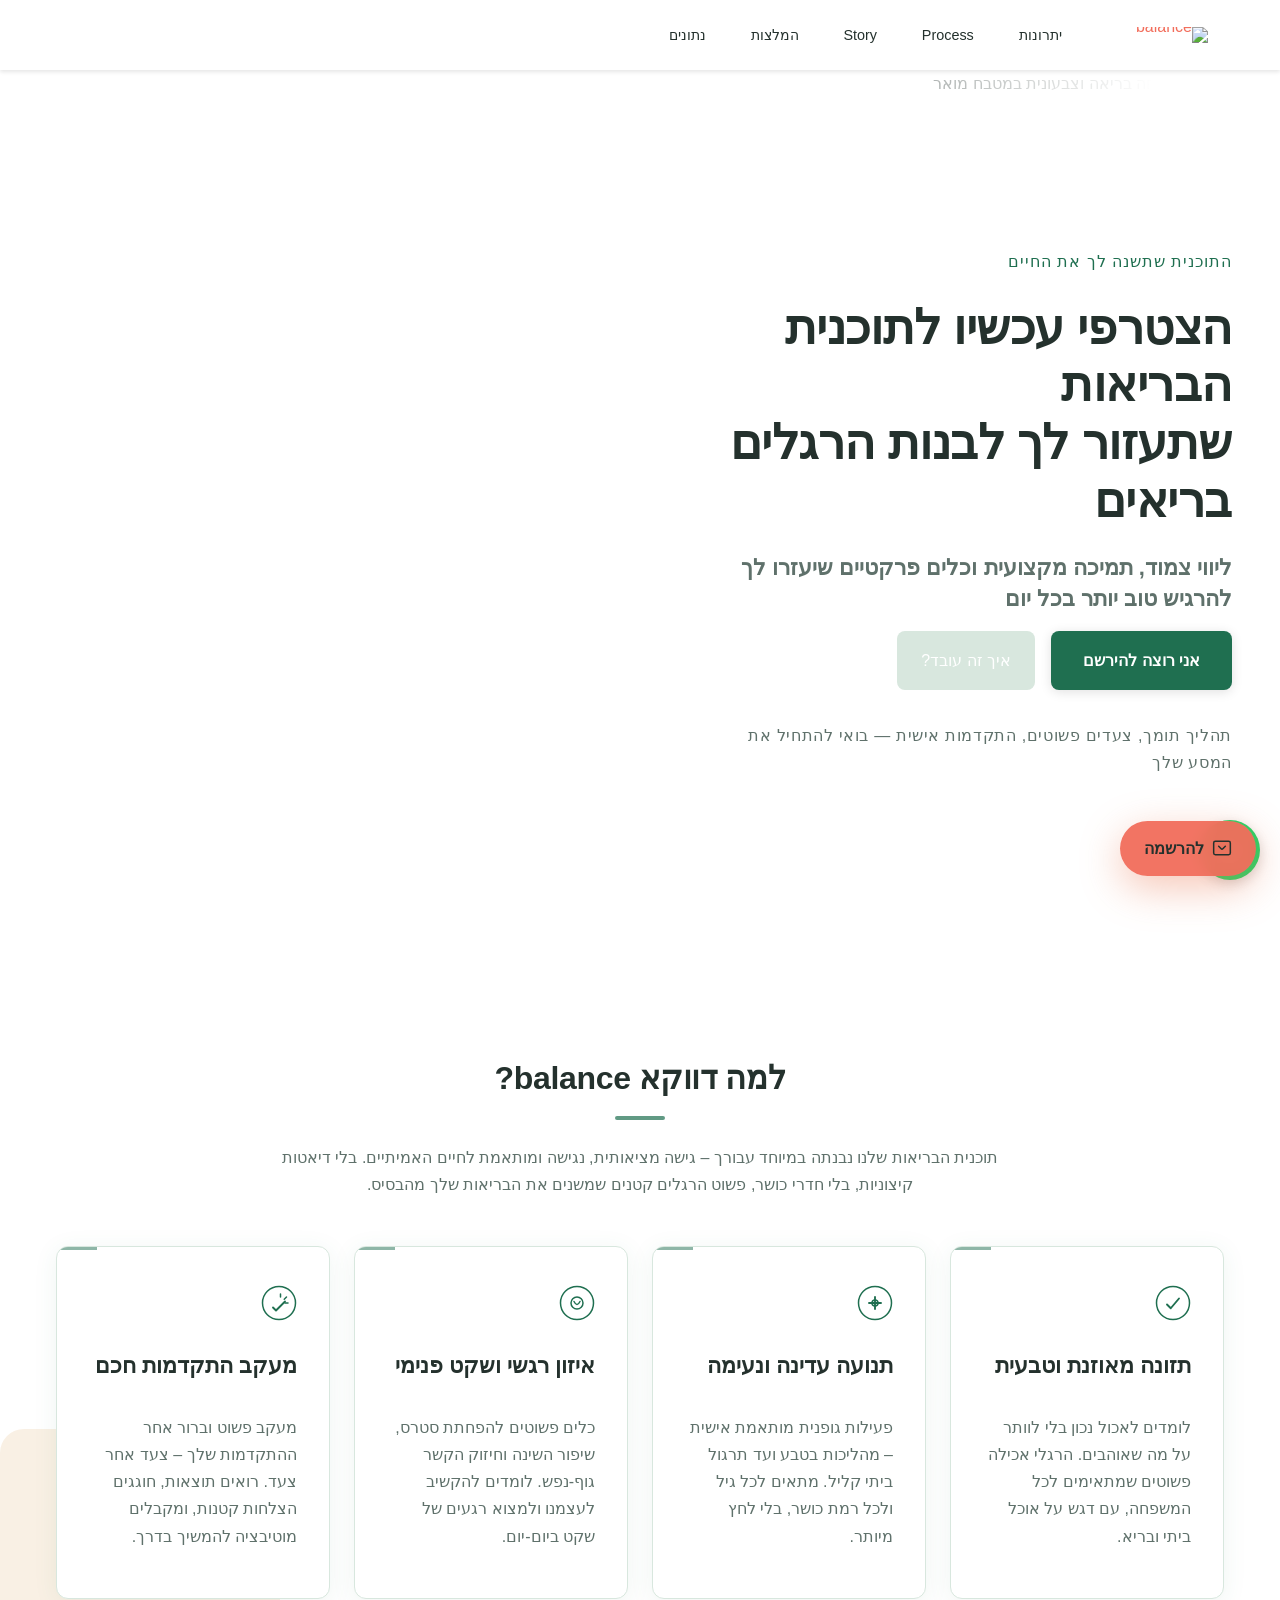
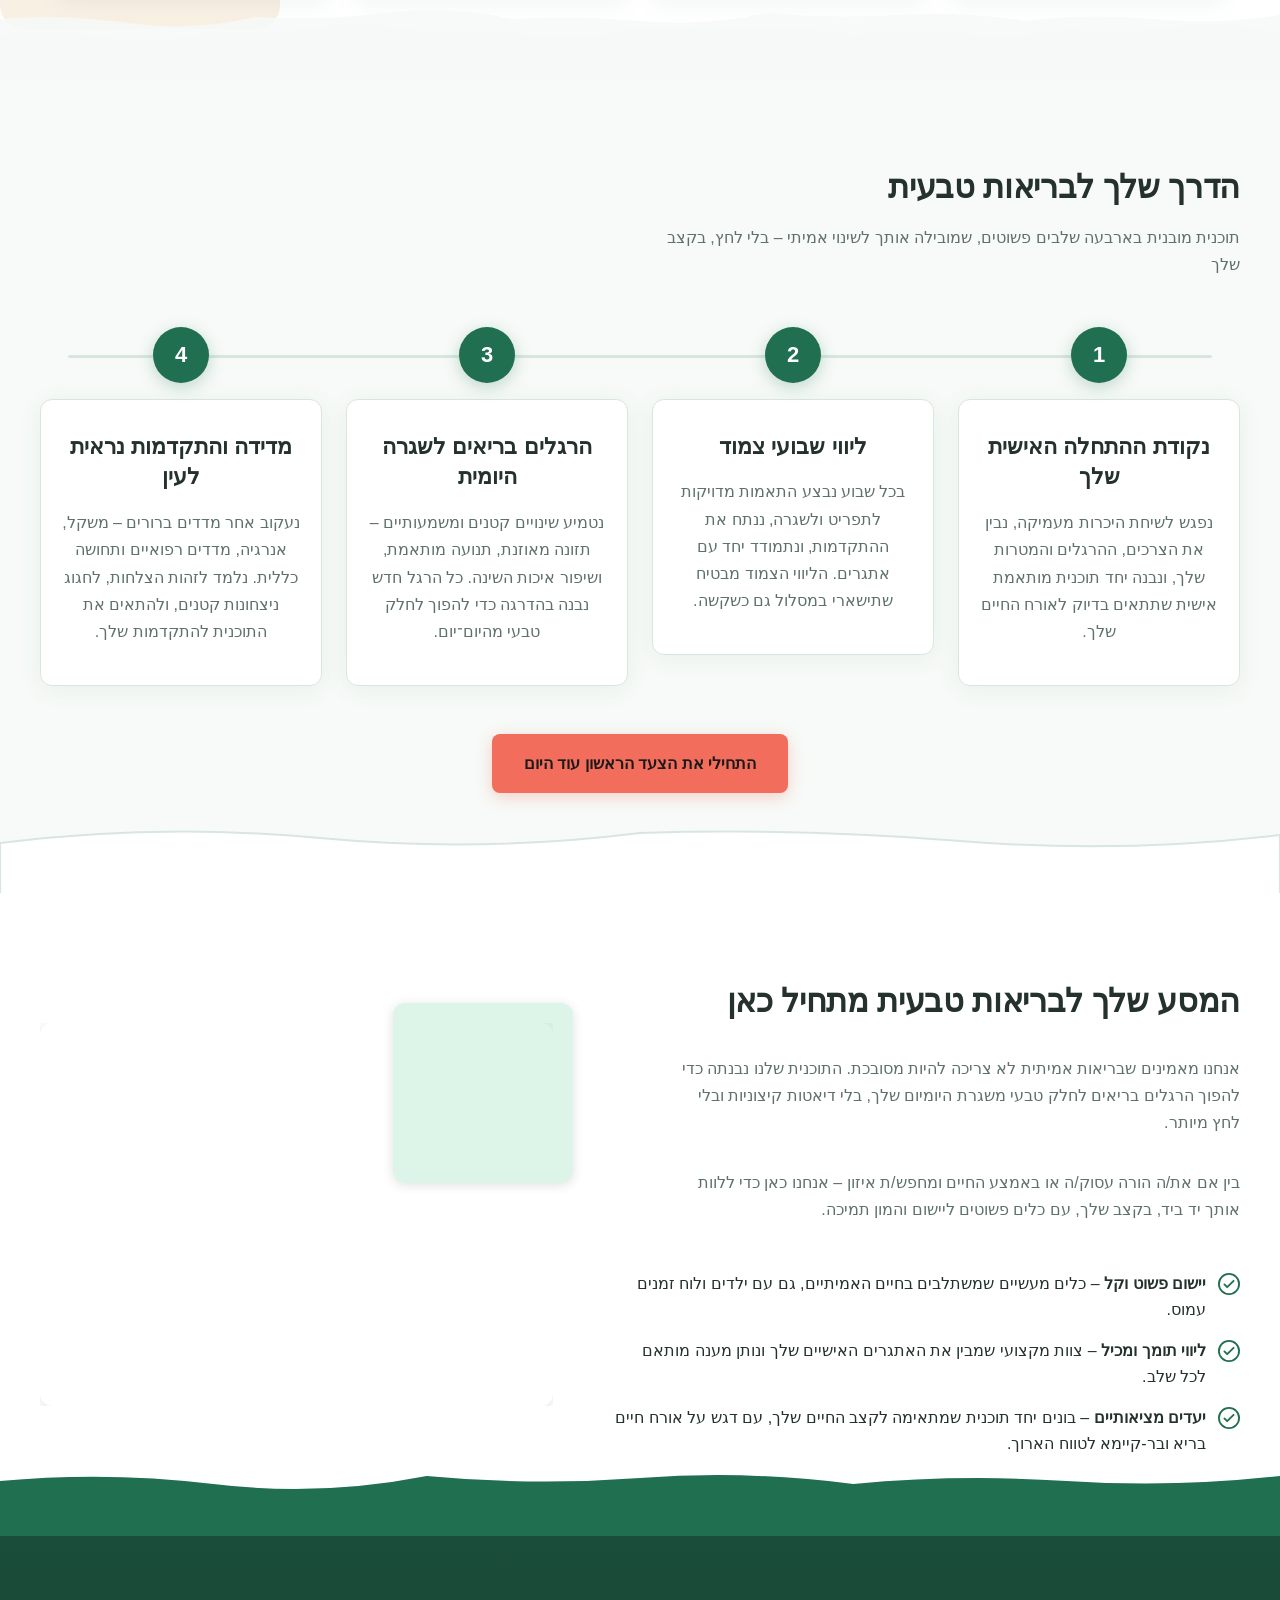
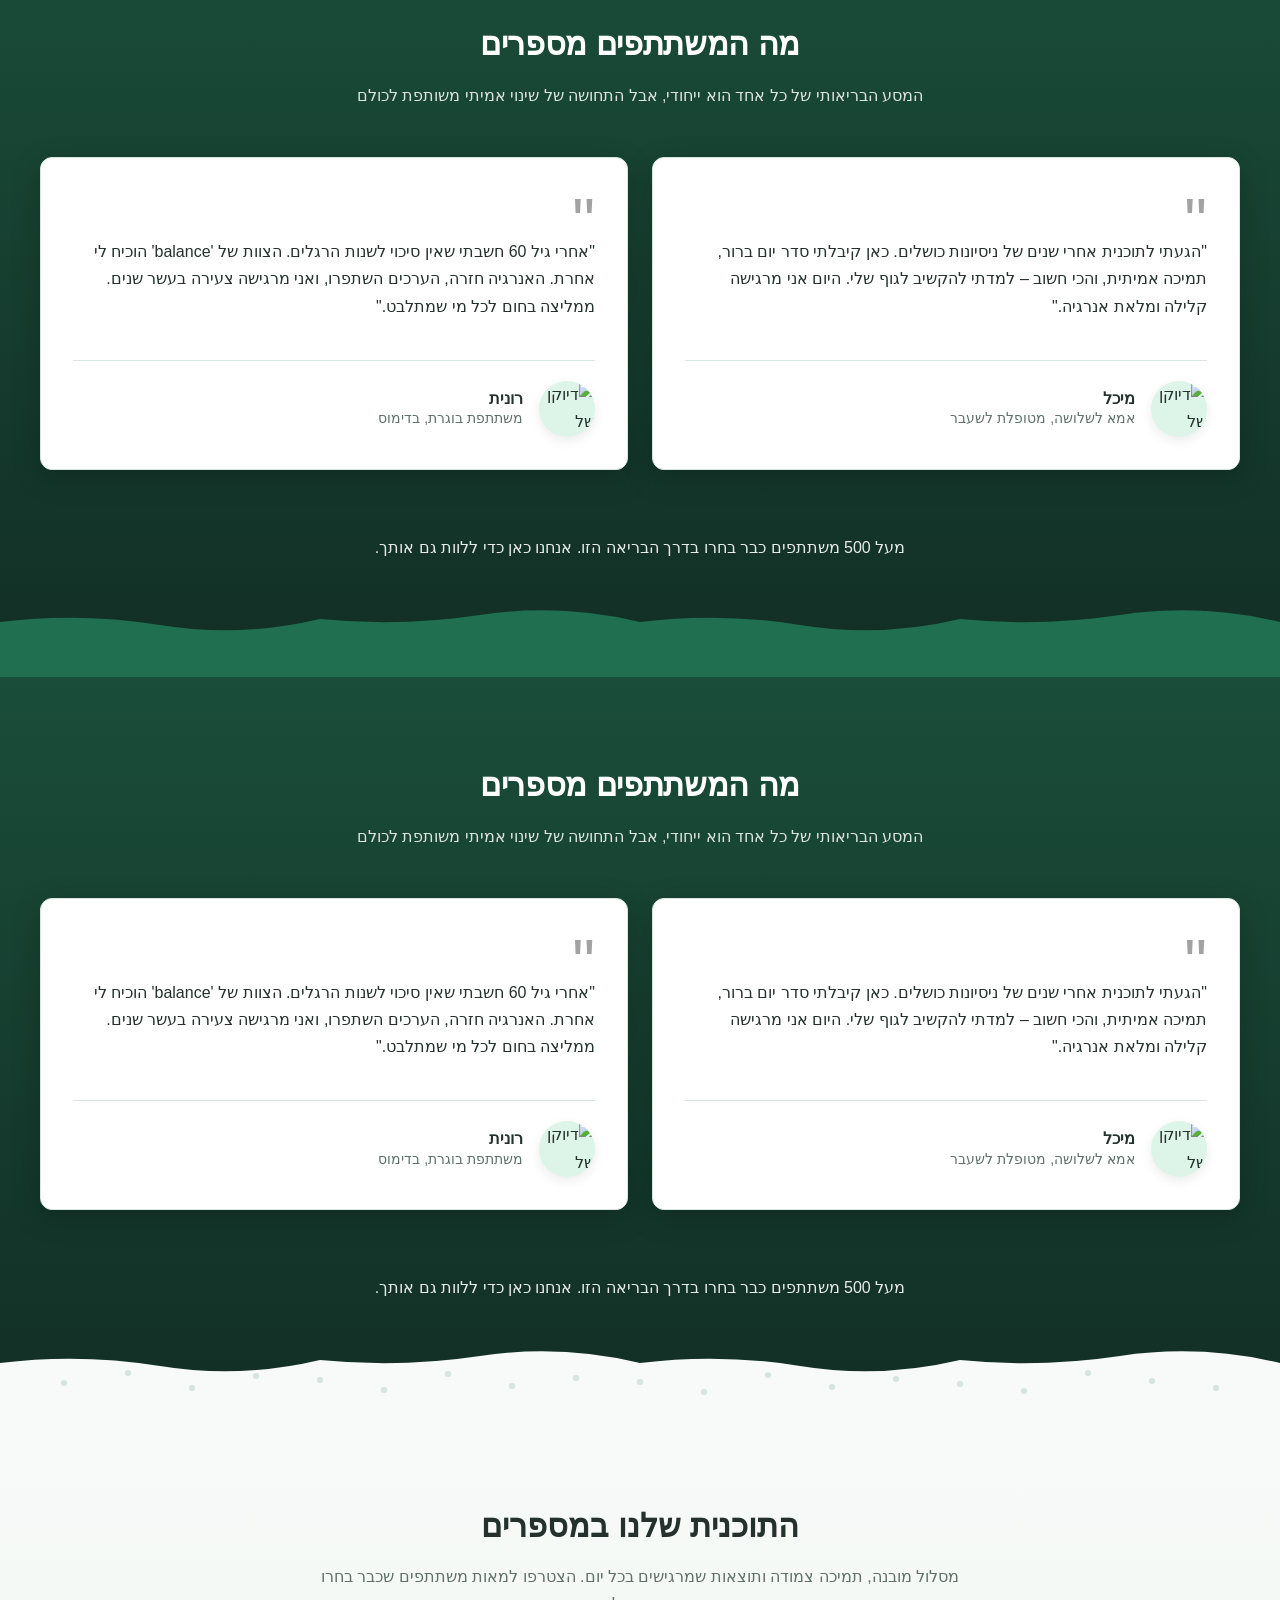
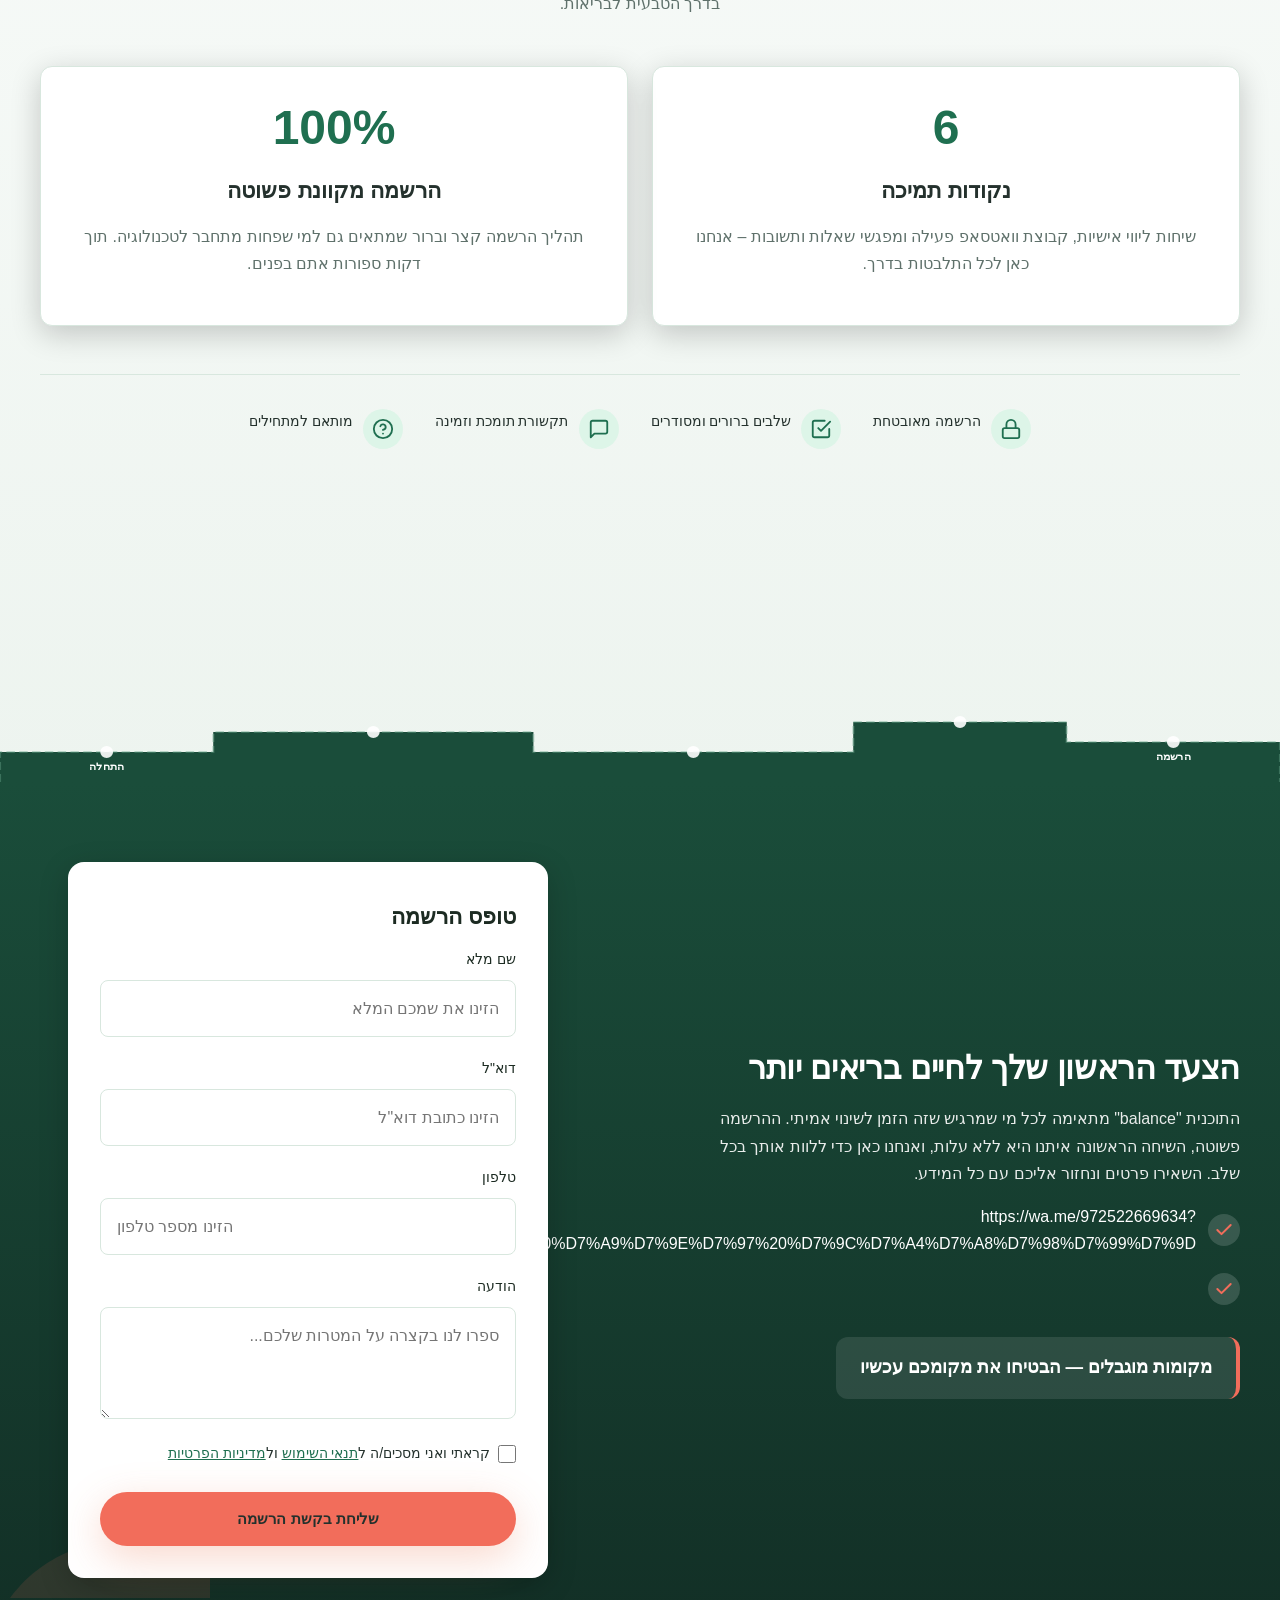
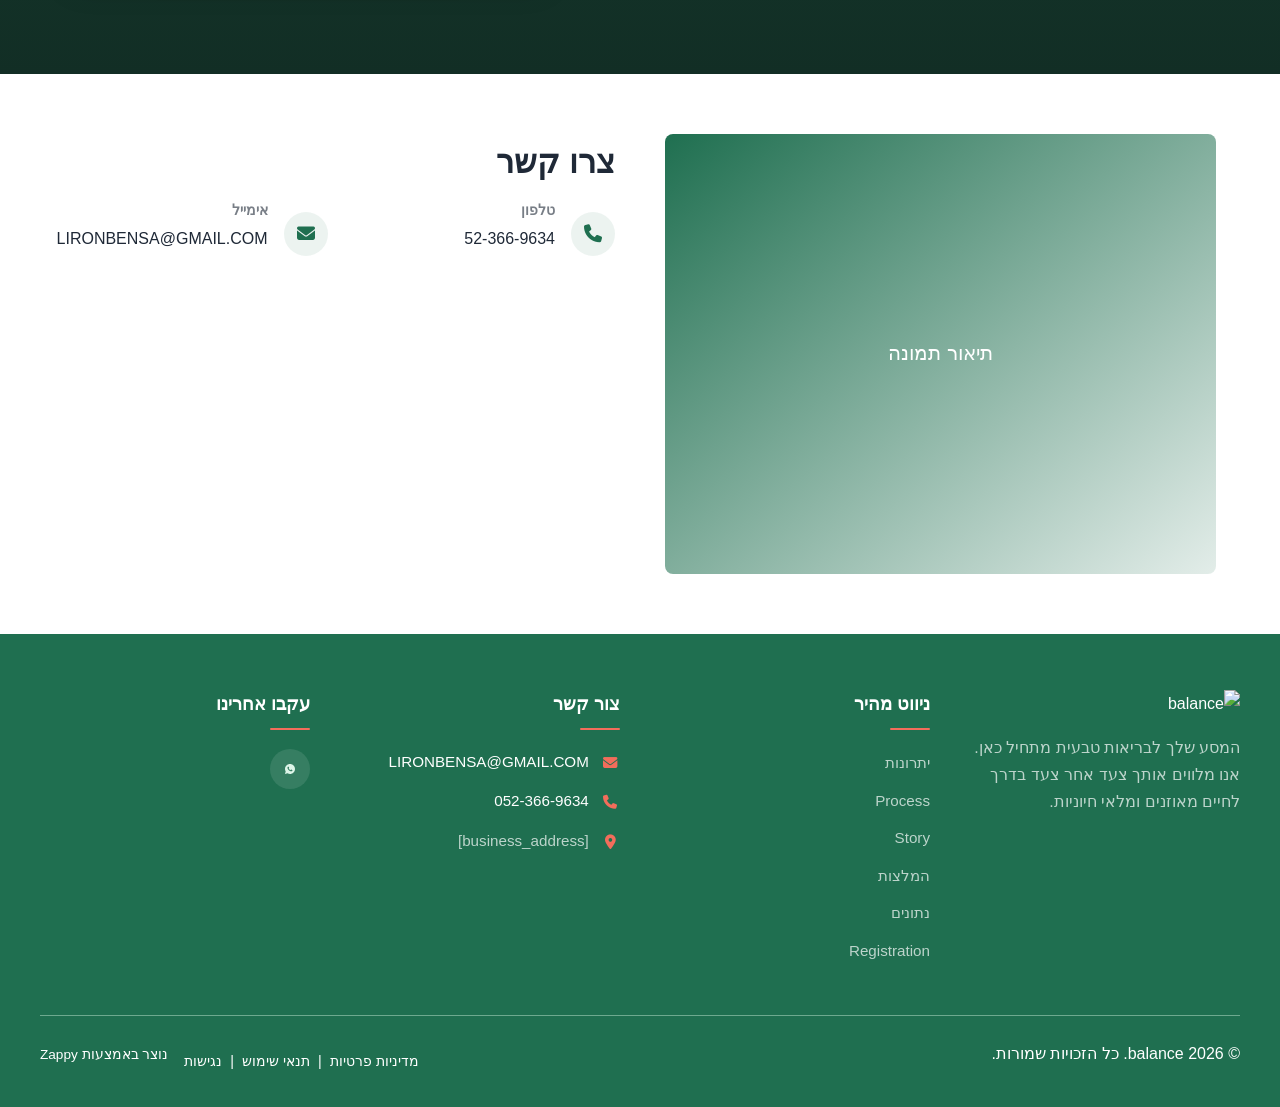
==== index.html @ 440643de "Background sync: Progressive GitHub Sync" ====
<!DOCTYPE html>
<html lang="he" dir="rtl">
<head>
    <meta charset="UTF-8">
    <meta name="viewport" content="width=device-width, initial-scale=1.0">
    <meta name="robots" content="index, follow">
    <title>התחל את המסע לבריאות טבעית — בטבע שלך</title>
    <meta name="description" content="גלה את התכנית המובילה לאורח חיים בריא וירידה במשקל. השתתף עכשיו בהדרכה מקצועית, תזונה נכונה והרגלי אכילה מותאמים אישית. ההרשמה פתוחה — צעד ראשון לשינוי אמיתי!">
    <meta name="keywords" content="בריאות טבעית, ירידה במשקל, אורח חיים בריא, הרזיה, תזונה">
    
    <!-- Favicons -->
    <link rel="icon" type="image/x-icon" href="/assets/favicon.ico">
    <link rel="icon" type="image/png" sizes="16x16" href="/assets/favicon-16x16.png">
    <link rel="icon" type="image/png" sizes="32x32" href="/assets/favicon-32x32.png">
    <link rel="icon" type="image/png" sizes="48x48" href="/assets/favicon-48x48.png">
    <link rel="icon" type="image/png" sizes="192x192" href="/assets/favicon-192x192.png">
    <link rel="icon" type="image/png" sizes="512x512" href="/assets/favicon-512x512.png">
    <link rel="apple-touch-icon" href="/assets/apple-touch-icon.png">
    <!-- Zappy Analytics -->
<script>
(function() {
  'use strict';
  
  // Configuration
  var config = {
    websiteId: '167f9186-6f8e-4a9a-8d11-cf7bab39ed76',
    apiUrl: 'https://api.zappy5.com/api/analytics/track',
    sessionDuration: 30 * 60 * 1000, // 30 minutes
    visitorDuration: 30 * 24 * 60 * 60 * 1000, // 30 days
    trackPageViews: true,
    trackClicks: true,
    trackFormSubmissions: true
  };
  
  // Generate or retrieve persistent visitor ID (30 days)
  function getVisitorId() {
    var visitorKey = 'zappy_visitor_' + config.websiteId;
    var visitor = null;
    
    try {
      visitor = localStorage.getItem(visitorKey);
      if (visitor) {
        var visitorData = JSON.parse(visitor);
        var now = Date.now();
        
        // Check if visitor ID is still valid (30 days)
        if (now - visitorData.created < config.visitorDuration) {
          // Update last seen timestamp
          visitorData.lastSeen = now;
          localStorage.setItem(visitorKey, JSON.stringify(visitorData));
          return visitorData.id;
        }
      }
    } catch (e) {
      console.warn('Zappy Analytics: LocalStorage not available');
    }
    
    // Generate new visitor ID
    var newVisitorId = 'zv_' + Date.now() + '_' + Math.random().toString(36).substr(2, 9);
    
    try {
      localStorage.setItem(visitorKey, JSON.stringify({
        id: newVisitorId,
        created: Date.now(),
        lastSeen: Date.now()
      }));
    } catch (e) {
      // Continue without local storage
    }
    
    return newVisitorId;
  }
  
  // Generate or retrieve session ID (30 minutes)
  function getSessionId() {
    var sessionKey = 'zappy_session_' + config.websiteId;
    var session = null;
    
    try {
      session = sessionStorage.getItem(sessionKey);
      if (session) {
        var sessionData = JSON.parse(session);
        var now = Date.now();
        
        // Check if session is still valid
        if (now - sessionData.timestamp < config.sessionDuration) {
          // Update timestamp
          sessionData.timestamp = now;
          sessionStorage.setItem(sessionKey, JSON.stringify(sessionData));
          return sessionData.id;
        }
      }
    } catch (e) {
      console.warn('Zappy Analytics: SessionStorage not available');
    }
    
    // Generate new session ID
    var newSessionId = 'zs_' + Date.now() + '_' + Math.random().toString(36).substr(2, 9);
    
    try {
      sessionStorage.setItem(sessionKey, JSON.stringify({
        id: newSessionId,
        timestamp: Date.now()
      }));
    } catch (e) {
      // Continue without session storage
    }
    
    return newSessionId;
  }
  
  var visitorId = getVisitorId();
  var sessionId = getSessionId();
  
  // Track an event
  function trackEvent(eventType, data) {
    data = data || {};
    
    var eventData = {
      website_id: config.websiteId,
      event_type: eventType,
      page_path: window.location.pathname,
      referrer: document.referrer || 'direct',
      visitor_id: visitorId,
      session_id: sessionId,
      metadata: data
    };
    
    // Use sendBeacon if available (better for page unload events)
    if (navigator.sendBeacon) {
      var blob = new Blob([JSON.stringify(eventData)], { type: 'application/json' });
      navigator.sendBeacon(config.apiUrl, blob);
    } else {
      // Fallback to fetch
      fetch(config.apiUrl, {
        method: 'POST',
        headers: {
          'Content-Type': 'application/json'
        },
        body: JSON.stringify(eventData),
        keepalive: true
      }).catch(function(error) {
        console.warn('Zappy Analytics: Failed to track event', error);
      });
    }
  }
  
  // Track page view
  if (config.trackPageViews) {
    trackEvent('pageview', {
      title: document.title,
      url: window.location.href
    });
  }
  
  // Track clicks on important elements
  if (config.trackClicks) {
    document.addEventListener('click', function(e) {
      var target = e.target;
      
      // Track button clicks (counted as actions)
      if (target.tagName === 'BUTTON' || target.closest('button')) {
        var button = target.tagName === 'BUTTON' ? target : target.closest('button');
        var clickMeta = {
          element: 'button',
          text: button.textContent.trim().substring(0, 100),
          id: button.id || null,
          class: button.className || null
        };
        
        trackEvent('click', clickMeta);
      }
      
      // Track link clicks (navigation - not counted as actions)
      else if (target.tagName === 'A' || target.closest('a')) {
        var link = target.tagName === 'A' ? target : target.closest('a');
        var navMeta = {
          element: 'link',
          text: link.textContent.trim().substring(0, 100),
          href: link.href,
          external: link.hostname !== window.location.hostname
        };
        
        trackEvent('navigation', navMeta);
      }
    }, true);
  }
  
  
  // Track form submissions
  if (config.trackFormSubmissions) {
    document.addEventListener('submit', function(e) {
      var form = e.target;
      
      trackEvent('form_submit', {
        form_id: form.id || null,
        form_name: form.name || null,
        form_action: form.action || null,
        form_method: form.method || 'GET'
      });
    }, true);
  }
  
  // Track time on page (send on page unload)
  var pageLoadTime = Date.now();
  
  window.addEventListener('beforeunload', function() {
    var timeOnPage = Math.floor((Date.now() - pageLoadTime) / 1000); // in seconds
    
    trackEvent('page_unload', {
      time_on_page: timeOnPage,
      page_path: window.location.pathname
    });
  });
  
  // Expose tracking function globally for custom events
  window.zappyAnalytics = {
    track: trackEvent,
    getVisitorId: function() { return visitorId; },
    getSessionId: function() { return sessionId; }
  };
  
})();
</script>
<!-- End Zappy Analytics -->
    <meta property="og:title" content="התחל את המסע לבריאות טבעית — בטבע שלך">
    <meta property="og:description" content="גלה את התכנית המובילה לאורח חיים בריא וירידה במשקל. השתתף עכשיו בהדרכה מקצועית, תזונה נכונה והרגלי אכילה מותאמים אישית. ההרשמה פתוחה — צעד ראשון לשינוי אמיתי!">
    <meta name="twitter:card" content="summary_large_image">
    <meta name="twitter:title" content="התחל את המסע לבריאות טבעית — בטבע שלך">
    <meta name="twitter:description" content="גלה את התכנית המובילה לאורח חיים בריא וירידה במשקל. השתתף עכשיו בהדרכה מקצועית, תזונה נכונה והרגלי אכילה מותאמים אישית. ההרשמה פתוחה — צעד ראשון לשינוי אמיתי!">
    <script type="application/ld+json">{"@context":"https://schema.org","@graph":[{"@type":"Organization","@id":"https://beteva-shelcha.zappy5.app#organization","name":"balance","url":"https://beteva-shelcha.zappy5.app","description":"A health program landing page designed to attract and convert visitors into registered participants. The business focuses on wellness and healthy living, offering a structured program that users can sign up for online.","contactPoint":[{"@type":"ContactPoint","contactType":"customer service","email":"LIRONBENSA@GMAIL.COM","telephone":"052-366-9634⁩"}]},{"@type":"WebSite","@id":"https://beteva-shelcha.zappy5.app#website","url":"https://beteva-shelcha.zappy5.app","name":"balance","publisher":{"@id":"https://beteva-shelcha.zappy5.app#organization"}},{"@type":"ContactPage","@id":"https://beteva-shelcha.zappy5.app#contactpage","url":"https://beteva-shelcha.zappy5.app","name":"התחל את המסע לבריאות טבעית — בטבע שלך","mainEntity":{"@id":"https://beteva-shelcha.zappy5.app#organization"},"potentialAction":{"@type":"CommunicateAction","target":{"@type":"EntryPoint","urlTemplate":"https://beteva-shelcha.zappy5.app/api/email/contact-form","actionPlatform":["http/method=POST"],"contentType":"application/json"},"instrument":[{"@type":"PropertyValue","name":"name","propertyID":"text","valueRequired":true,"description":"הזינו את שמכם המלא"},{"@type":"PropertyValue","name":"email","propertyID":"email","valueRequired":true,"description":"הזינו כתובת דוא&quot;ל"},{"@type":"PropertyValue","name":"phone","propertyID":"tel","valueRequired":true,"description":"הזינו מספר טלפון"},{"@type":"PropertyValue","name":"message","propertyID":"textarea","valueRequired":false,"description":"ספרו לנו בקצרה על המטרות שלכם..."},{"@type":"PropertyValue","name":"privacy_consent-dup-1782985232294-4","propertyID":"checkbox","valueRequired":true}]}}]}</script>
    <meta property="og:type" content="website">
  <meta property="og:locale" content="he_IL">
  
  
  
  
  
  <link rel="stylesheet" href="https://cdnjs.cloudflare.com/ajax/libs/font-awesome/6.4.0/css/all.min.css">
  <style>
    .skip-link { position: absolute; top: 0; left: 0; transform: translateY(-200%); padding: 12px 18px; background: var(--bg-dark, #1a1a1a); color: var(--text-light, #fff); font-weight: 600; border-radius: 0 0 8px 0; z-index: 10000; }
    .skip-link:focus { transform: none; outline: 2px solid var(--ring, #fff); outline-offset: 2px; }
    :focus-visible { outline: 2px solid var(--ring, currentColor); outline-offset: 3px; }
  </style>


  
    <!-- Favicons -->
    <link rel="icon" type="image/x-icon" href="/assets/favicon.ico">
    <link rel="icon" type="image/png" sizes="16x16" href="/assets/favicon-16x16.png">
    <link rel="icon" type="image/png" sizes="32x32" href="/assets/favicon-32x32.png">
    <link rel="icon" type="image/png" sizes="48x48" href="/assets/favicon-48x48.png">
    <link rel="icon" type="image/png" sizes="192x192" href="/assets/favicon-192x192.png">
    <link rel="icon" type="image/png" sizes="512x512" href="/assets/favicon-512x512.png">
    <link rel="apple-touch-icon" href="/assets/apple-touch-icon.png">
    <!-- Cookie Consent -->
    <link rel="stylesheet" href="https://cdn.jsdelivr.net/npm/vanilla-cookieconsent@3/dist/cookieconsent.css">
    <script src="https://cdn.jsdelivr.net/npm/vanilla-cookieconsent@3/dist/cookieconsent.umd.js"></script>
    <!-- Mickidum Accessibility Toolbar -->
    <script src="https://cdn.jsdelivr.net/gh/mickidum/acc_toolbar/acctoolbar/acctoolbar.min.js"></script>
    <link rel="stylesheet" href="/styles.css">
    <script>window.ZAPPY_WEBSITE_ID = "167f9186-6f8e-4a9a-8d11-cf7bab39ed76"; window.ZAPPY_API_BASE = "https://api.zappy5.com";</script>

    <style id="zappy-dropdown-submenu-styles">
      /* ========== DESKTOP DROPDOWN SUBMENU STYLES ========== */
      /* Base styles for dropdown submenus - parent must be positioned */
      .nav-menu li:has(.sub-menu), nav li:has(.sub-menu), .navbar li:has(.sub-menu), #navMenu li:has(.sub-menu) { position: relative; }
      /* Submenu base - hidden by default */
      .nav-menu .sub-menu, nav .sub-menu, .navbar .sub-menu, #navMenu .sub-menu { display: block !important; position: absolute !important; top: 100%; left: 0; min-width: 220px; background: white; border-radius: 8px; box-shadow: 0 8px 25px rgba(0,0,0,0.15); padding: 8px 0; opacity: 0; visibility: hidden; transform: translateY(10px); transition: all 0.3s ease; z-index: 1000; list-style: none; pointer-events: none; }
      /* CRITICAL: Desktop hover styles to show dropdown */
      .nav-menu li:hover > .sub-menu, nav li:hover > .sub-menu, .navbar li:hover > .sub-menu, #navMenu li:hover > .sub-menu { opacity: 1 !important; visibility: visible !important; transform: translateY(0) !important; pointer-events: auto !important; }
      /* Submenu item styling */
      .sub-menu li { list-style: none; margin: 0; padding: 0; }
      .sub-menu a { display: block !important; padding: 10px 16px !important; color: var(--text-dark, #333) !important; font-weight: 500; text-decoration: none; white-space: nowrap; transition: background-color 0.2s; }
      .sub-menu .zappy-nav-child > a { padding-left: 28px !important; font-size: 0.9em !important; opacity: 0.85 !important; }
      [dir="rtl"] .sub-menu .zappy-nav-child > a, html[lang="he"] .sub-menu .zappy-nav-child > a, html[lang="ar"] .sub-menu .zappy-nav-child > a { padding-left: 10px !important; padding-right: 28px !important; }
      .sub-menu .zappy-nav-parent > a { font-weight: 600 !important; }
      .sub-menu a:hover { background-color: #f5f5f5; }
      /* RTL (Hebrew/Arabic) dropdown positioning */
      [dir="rtl"] .nav-menu .sub-menu, [dir="rtl"] nav .sub-menu, [dir="rtl"] .navbar .sub-menu, html[lang="he"] .nav-menu .sub-menu, html[lang="he"] nav .sub-menu, html[lang="he"] .navbar .sub-menu, html[lang="ar"] .nav-menu .sub-menu, html[lang="ar"] nav .sub-menu, html[lang="ar"] .navbar .sub-menu { left: auto !important; right: 0 !important; }
      /* Hide empty dropdown menus (exclude catalog sub-menus that use <a> children instead of <li>) */
      .sub-menu:empty, .sub-menu:not(:has(li:not(.zappy-hidden-menu-item))):not(:has(> a)), .sub-menu:not(:has(li)):not(:has(> a)) { display: none !important; opacity: 0 !important; visibility: hidden !important; pointer-events: none !important; }
      /* Desktop: show submenu on Menu Group hover */
      li:has(.menu-group-title):hover > .sub-menu { opacity: 1 !important; visibility: visible !important; transform: translateY(0) !important; pointer-events: auto !important; }
      /* Menu Group title styling */
      .nav-menu > li > .menu-group-title, #navMenu > li > .menu-group-title { display: inline-block; padding: 0.5rem 1rem; cursor: default; user-select: none; }
      
      /* ========== MOBILE SUBMENU STYLES ========== */
      @media (max-width: 768px) {
        .nav-menu .sub-menu, nav .sub-menu, .navbar .sub-menu, #navMenu .sub-menu { position: static !important; transform: none !important; box-shadow: none !important; background: transparent !important; max-height: 0; overflow: hidden; opacity: 0; visibility: hidden; transition: max-height 0.3s ease, opacity 0.3s ease; padding: 0 !important; border-radius: 0 !important; }
        .navbar .sub-menu.mobile-expanded, .nav-menu .sub-menu.mobile-expanded, #navMenu .sub-menu.mobile-expanded { max-height: none !important; overflow-y: visible !important; opacity: 1 !important; visibility: visible !important; padding: 8px 0 8px 16px !important; }
        [dir="rtl"] .sub-menu.mobile-expanded, html[lang="he"] .sub-menu.mobile-expanded { padding: 8px 16px 8px 0 !important; }
        /* Disable hover behavior on mobile */
        .nav-menu li:hover > .sub-menu, nav li:hover > .sub-menu, .navbar li:hover > .sub-menu, #navMenu li:hover > .sub-menu { opacity: 0; visibility: hidden; pointer-events: none; }
        .nav-menu li > .sub-menu.mobile-expanded, nav li > .sub-menu.mobile-expanded, .navbar li > .sub-menu.mobile-expanded, #navMenu li > .sub-menu.mobile-expanded { opacity: 1 !important; visibility: visible !important; pointer-events: auto !important; }
        .nav-menu li:has(.sub-menu), nav li:has(.sub-menu), .navbar li:has(.sub-menu), #navMenu li:has(.sub-menu) { display: flex !important; flex-wrap: wrap !important; align-items: center !important; position: relative !important; min-height: 44px !important; }
        .nav-menu li:has(.sub-menu) > a, nav li:has(.sub-menu) > a, .navbar li:has(.sub-menu) > a, #navMenu li:has(.sub-menu) > a { flex: 1 !important; min-width: 0 !important; }
        .nav-menu li:has(.sub-menu) > .menu-group-title, nav li:has(.sub-menu) > .menu-group-title, .navbar li:has(.sub-menu) > .menu-group-title, #navMenu li:has(.sub-menu) > .menu-group-title { flex: 1 !important; min-width: 0 !important; padding: 0 !important; line-height: inherit !important; }
        .nav-menu li:has(.sub-menu) > .sub-menu, nav li:has(.sub-menu) > .sub-menu, .navbar li:has(.sub-menu) > .sub-menu, #navMenu li:has(.sub-menu) > .sub-menu { flex-basis: 100% !important; width: 100% !important; }
        .nav-menu li:has(.sub-menu) > a [class*="chevron"], .nav-menu li:has(.sub-menu) > a [class*="arrow"], .nav-menu li:has(.sub-menu) > a .fa-chevron-down, .nav-menu li:has(.sub-menu) > a .fa-angle-down, nav li:has(.sub-menu) > a [class*="chevron"], nav li:has(.sub-menu) > a [class*="arrow"], #navMenu li:has(.sub-menu) > a [class*="chevron"], #navMenu li:has(.sub-menu) > a [class*="arrow"] { display: none !important; visibility: hidden !important; }
        .mobile-submenu-toggle { display: flex !important; align-items: center !important; justify-content: center !important; width: 44px !important; height: auto !important; background: transparent !important; border: none !important; cursor: pointer !important; color: var(--text-dark) !important; position: static !important; flex-shrink: 0 !important; align-self: stretch !important; z-index: 2 !important; padding: 0 !important; margin: 0 !important; }
        .mobile-submenu-toggle::after { content: '' !important; width: 0 !important; height: 0 !important; border-left: 6px solid transparent !important; border-right: 6px solid transparent !important; border-top: 7px solid currentColor !important; transition: transform 0.3s ease !important; }
        .mobile-submenu-toggle.expanded::after { transform: rotate(180deg) !important; }
        .sub-menu a { padding: 10px 0 !important; display: block !important; color: var(--text-dark) !important; white-space: normal !important; }
        .sub-menu .zappy-nav-child > a { padding-left: 28px !important; font-size: 0.9em !important; opacity: 0.85 !important; }
        [dir="rtl"] .sub-menu .zappy-nav-child > a, html[lang="he"] .sub-menu .zappy-nav-child > a, html[lang="ar"] .sub-menu .zappy-nav-child > a { padding-left: 0 !important; padding-right: 28px !important; }
        .sub-menu .zappy-nav-parent > a { font-weight: 600 !important; }
        .nav-menu.active, #navMenu.active { max-width: 100vw !important; overflow-x: hidden !important; box-sizing: border-box !important; }
        .navbar .sub-menu li a, nav.navbar .sub-menu li a, .zappy-products-dropdown .sub-menu a { color: var(--text-dark) !important; }
      }
      @media (min-width: 769px) { .mobile-submenu-toggle { display: none !important; } }
    </style>

    <style id="zappy-widget-visibility">
      html[dir="rtl"] .whatsapp-float { right: 20px !important; left: auto !important; }
      html[dir="ltr"] .whatsapp-float, html:not([dir]) .whatsapp-float { left: 20px !important; right: auto !important; }
      html[dir="rtl"] #mic-access-tool-general-button, html[dir="rtl"] .mic-access-tool-general-button,
      html[dir="rtl"] #mic-init-access-tool .mic-access-tool-general-button,
      html[dir="rtl"] #mic-init-access-tool #mic-access-tool-general-button,
      html[dir="rtl"] ._access-icon { left: 20px !important; right: auto !important; }
      html[dir="ltr"] #mic-access-tool-general-button, html[dir="ltr"] .mic-access-tool-general-button,
      html[dir="ltr"] #mic-init-access-tool .mic-access-tool-general-button,
      html[dir="ltr"] #mic-init-access-tool #mic-access-tool-general-button,
      html[dir="ltr"] ._access-icon,
      html:not([dir]) #mic-access-tool-general-button, html:not([dir]) .mic-access-tool-general-button,
      html:not([dir]) #mic-init-access-tool .mic-access-tool-general-button,
      html:not([dir]) #mic-init-access-tool #mic-access-tool-general-button,
      html:not([dir]) ._access-icon { right: 20px !important; left: auto !important; }
      @media (max-width: 768px) { .whatsapp-float { display: flex !important; } }
      @media (min-width: 769px) { .whatsapp-float { display: flex !important; } }
      @media (max-width: 768px) {
        #mic-access-tool-general-button, .mic-access-tool-general-button,
        #mic-init-access-tool .mic-access-tool-general-button, #mic-init-access-tool #mic-access-tool-general-button,
        ._access-icon { display: flex !important; visibility: visible !important; opacity: 1 !important; pointer-events: auto !important; }
        #mic-access-tool-box.opened-mic-access-tool, .mic-access-tool-box.opened-mic-access-tool,
        #mic-init-access-tool #mic-access-tool-box.opened-mic-access-tool {
          visibility: visible !important; opacity: 1 !important; pointer-events: auto !important;
        }
      }
      @media (min-width: 769px) {
        #mic-access-tool-general-button, .mic-access-tool-general-button,
        #mic-init-access-tool .mic-access-tool-general-button, #mic-init-access-tool #mic-access-tool-general-button,
        ._access-icon { display: flex !important; visibility: visible !important; opacity: 1 !important; pointer-events: auto !important; }
        #mic-access-tool-box.opened-mic-access-tool, .mic-access-tool-box.opened-mic-access-tool,
        #mic-init-access-tool #mic-access-tool-box.opened-mic-access-tool {
          visibility: visible !important; opacity: 1 !important; pointer-events: auto !important;
        }
      }
    </style>
</head>
<body>
<a class="skip-link" href="#main">דלג לתוכן הראשי</a>
  <nav class="navbar" dir="rtl">
  <button class="mobile-toggle" id="mobileToggle" aria-label="Menu">
    <svg class="hamburger-icon" width="24" height="24" viewBox="0 0 24 24" fill="none">
      <path d="M3 12h18M3 6h18M3 18h18" stroke="currentColor" stroke-width="2" stroke-linecap="round"></path>
    </svg>
    <svg class="close-icon" width="24" height="24" viewBox="0 0 24 24" fill="none" style="display: none;">
      <path d="M18 6L6 18M6 6l12 12" stroke="currentColor" stroke-width="2" stroke-linecap="round"></path>
    </svg>
  </button>
  
  <button class="phone-header-btn" data-phone="0523669634⁩" aria-label="Call">
    <svg width="20" height="20" viewBox="0 0 24 24" fill="currentColor">
      <path d="M22 16.92v3a2 2 0 0 1-2.18 2 19.79 19.79 0 0 1-8.63-3.07 19.5 19.5 0 0 1-6-6 19.79 19.79 0 0 1-3.07-8.67A2 2 0 0 1 4.11 2h3a2 2 0 0 1 2 1.72 12.84 12.84 0 0 0 .7 2.81 2 2 0 0 1-.45 2.11L8.09 9.91a16 16 0 0 0 6 6l1.27-1.27a2 2 0 0 1 2.11-.45 12.84 12.84 0 0 0 2.81.7A2 2 0 0 1 22 16.92z"></path>
    </svg>
  </button>

  <div class="nav-container">
    <div class="nav-right-group"><div class="nav-brand">
      <a href="/" class="logo-link"><img class="logo" src="/assets/site-----image-1.webp" alt="balance"></a>
    </div><ul class="nav-menu" id="navMenu"><li><a href="#benefits">יתרונות</a></li><li><a href="#process">Process</a></li><li><a href="#story">Story</a></li><li><a href="#testimonials">המלצות</a></li><li><a href="#stats">נתונים</a></li></ul></div>
    
    
    
    <div class="nav-cta-container">
      
    </div>
  </div>
</nav>
<script>

// Navbar Mobile Menu Toggle and Contrast Fix
(function() {
  // Use 'load' event instead of 'DOMContentLoaded' to ensure we run AFTER all other scripts
  window.addEventListener('load', function() {
    
    // FIX MOBILE BUTTON CONTRAST
    // Detect navbar background color and apply contrasting color to mobile buttons
    const navbar = document.querySelector('.navbar, nav, header');
    if (!navbar) {
      console.log('[Navbar] Navbar element not found');
      return;
    }
    
    // DECLARE VARIABLES EARLY to avoid Temporal Dead Zone errors
    // These are used in multiple places below
    let mobileToggle = document.getElementById('mobileToggle') ||
                       document.querySelector('.mobile-toggle') ||
                       document.querySelector('.hamburger') ||
                       document.querySelector('.hamburger-menu') ||
                       document.querySelector('.menu-toggle') ||
                       document.querySelector('.burger-menu') ||
                       document.querySelector('[aria-label="Menu"]') ||
                       document.querySelector('[aria-label="תפריט"]');
    
    const phoneBtn = document.querySelector('.phone-header-btn');
    
    const computedStyle = window.getComputedStyle(navbar);
    let bgColor = computedStyle.backgroundColor;
    
    console.log('[Navbar] Initial navbar background:', bgColor);
    
    // Check if background is transparent or rgba with 0 alpha
    const isTransparent = bgColor === 'transparent' || 
                         bgColor === 'rgba(0, 0, 0, 0)' ||
                         (bgColor.startsWith('rgba') && bgColor.includes(', 0)'));
    
    if (isTransparent) {
      // Check for background-image or gradient
      const bgImage = computedStyle.backgroundImage;
      if (bgImage && bgImage !== 'none') {
        console.log('[Navbar] Navbar has background image/gradient, using dark text');
        bgColor = 'rgb(240, 240, 240)'; // Assume light background
      } else {
        // Transparent navbar - check body background
        const bodyBg = window.getComputedStyle(document.body).backgroundColor;
        console.log('[Navbar] Navbar transparent, using body background:', bodyBg);
        bgColor = bodyBg;
      }
    }
    
    // Calculate luminance to determine if background is light or dark
    const rgb = bgColor.match(/\d+/g);
    if (rgb && rgb.length >= 3) {
      const r = parseInt(rgb[0]);
      const g = parseInt(rgb[1]);
      const b = parseInt(rgb[2]);
      const luminance = (0.299 * r + 0.587 * g + 0.114 * b) / 255;
      
      // Mobile button colors are set by Claude's AI-generated CSS (same as .nav-menu a)
      // No dynamic color overrides needed - colors come from the generated navbar CSS
      console.log('[Navbar] Mobile button colors preserved from Claude CSS (luminance:', luminance.toFixed(2) + ')');
      
      // FIX ICON SIZES - Ensure SVGs are properly sized and visible
      // INJECT CRITICAL CSS TO OVERRIDE ANY CONFLICTING RULES
      const criticalCSS = document.createElement('style');
      criticalCSS.id = 'zappy-mobile-nav-fix';
      const htmlLang = document.documentElement.lang || 'en';
      const htmlDir = document.documentElement.dir || 'ltr';
      // Check both dir attribute AND lang for RTL detection
      // dir="rtl" is the most reliable indicator
      const isRTL = htmlDir === 'rtl' || htmlLang === 'he' || htmlLang === 'ar';
      
      criticalCSS.textContent = `
        /* Hide mobile buttons on desktop, show only on mobile */
        @media (min-width: 769px) {
          .mobile-toggle,
          .phone-header-btn {
            display: none !important;
          }
        }
        
        /* Show and position mobile buttons correctly on mobile */
        @media (max-width: 768px) {
          .navbar,
          nav.navbar {
            min-height: 70px !important;
          }

          .mobile-toggle,
          .phone-header-btn {
            position: absolute !important;
            top: 0 !important;
            bottom: 0 !important;
            margin-top: auto !important;
            margin-bottom: auto !important;
            transform: none !important;
            z-index: 1001 !important;
            display: flex !important;
            align-items: center !important;
            justify-content: center !important;
            width: 36px !important;
            height: 36px !important;
            border-radius: 50% !important;
            border: none !important;
            cursor: pointer !important;
            padding: 6px !important;
            background: none !important;
            color: var(--nav-text, var(--text-dark)) !important;
            touch-action: manipulation !important;
            -webkit-tap-highlight-color: transparent !important;
          }

          html[data-zappy-site-type="ecommerce"] .phone-header-btn,
          body[data-zappy-site-type="ecommerce"] .phone-header-btn,
          html[data-zappy-site-type="ecommerce"] header .phone-header-btn,
          html[data-zappy-site-type="ecommerce"] nav .phone-header-btn {
            display: none !important;
            visibility: hidden !important;
            width: 0 !important;
            height: 0 !important;
            min-width: 0 !important;
            overflow: hidden !important;
          }
          
          /* LTR positioning (default): hamburger LEFT, phone RIGHT */
          html:not([dir="rtl"]):not([lang="he"]):not([lang="ar"]) .mobile-toggle,
          html[dir="ltr"] .mobile-toggle {
            left: 12px !important;
            right: auto !important;
          }
          html:not([dir="rtl"]):not([lang="he"]):not([lang="ar"]) .phone-header-btn,
          html[dir="ltr"] .phone-header-btn {
            right: 12px !important;
            left: auto !important;
          }
          
          /* RTL positioning: hamburger RIGHT, phone LEFT */
          html[dir="rtl"] .mobile-toggle,
          html[lang="he"] .mobile-toggle,
          html[lang="ar"] .mobile-toggle {
            right: 12px !important;
            left: auto !important;
          }
          html[dir="rtl"] .phone-header-btn,
          html[lang="he"] .phone-header-btn,
          html[lang="ar"] .phone-header-btn {
            left: 12px !important;
            right: auto !important;
          }
          
          /* CRITICAL: Ensure nav-container has min-height on mobile */
          /* All children are positioned absolutely/fixed on mobile, so height:auto collapses to 0 */
          .nav-container {
            min-height: 70px !important;
            position: relative !important;
          }
          
          /* Ensure SVG icons are properly sized and inherit color */
          .mobile-toggle svg,
          .phone-header-btn svg {
            width: 24px !important;
            height: 24px !important;
            /* Don't force display - let JavaScript control hamburger/close toggle */
          }
          
          /* Reset nav-cta-container on mobile - remove desktop box-shadow/padding */
          /* that creates a visible ghost box when CTA button is hidden */
          .nav-cta-container {
            box-shadow: none !important;
            padding: 0 !important;
          }
          
          /* Hide nav-cta-container entirely on mobile when there's no lang-switcher */
          /* (only the CTA button is inside, and it's hidden on mobile) */
          .nav-cta-container:not(:has(.lang-switcher)) {
            display: none !important;
          }
          
          /* CRITICAL: Prevent hero image fade gradient from bleeding over headline text */
          /* The .image-fade-gradient has bottom: -30px (extends below parent) */
          /* On mobile stacked layout, this overlaps the h1 text below the image */
          .hero-image-column {
            overflow: hidden !important;
          }
          .image-fade-gradient {
            bottom: 0 !important;
          }
          
          /* Hide desktop language switcher on mobile - hamburger menu handles it */
          /* High specificity to override stored CSS */
          .lang-switcher,
          .nav-cta-container .lang-switcher,
          .nav-container .lang-switcher,
          .navbar .lang-switcher,
          .navbar .nav-cta-container .lang-switcher {
            display: none !important;
          }
        }
      `;
      
      // Remove existing fix if present and inject new one
      const existing = document.getElementById('zappy-mobile-nav-fix');
      if (existing) existing.remove();
      document.head.appendChild(criticalCSS);
      
      console.log('[Navbar] Critical CSS injected for mobile nav positioning');
      
      // ONLY apply inline positioning styles on mobile viewport
      // On desktop, the CSS handles hiding these buttons with display: none
      // Inline styles were breaking desktop layout by overriding CSS
      const isMobileViewport = window.innerWidth <= 768;
      
      if (mobileToggle) {
        // Icon sizing applies to all viewports for consistency
        const hamburgerIcon = mobileToggle.querySelector('.hamburger-icon');
        const closeIcon = mobileToggle.querySelector('.close-icon');
        
        if (hamburgerIcon) {
          hamburgerIcon.style.setProperty('width', '24px', 'important');
          hamburgerIcon.style.setProperty('height', '24px', 'important');
          hamburgerIcon.style.setProperty('display', 'block', 'important'); // Show hamburger by default
        }
        if (closeIcon) {
          closeIcon.style.setProperty('width', '24px', 'important');
          closeIcon.style.setProperty('height', '24px', 'important');
          closeIcon.style.setProperty('display', 'none', 'important'); // Hide close icon by default
        }
        
        // ONLY set positioning inline styles on mobile
        if (isMobileViewport) {
          mobileToggle.style.setProperty('position', 'absolute', 'important');
          mobileToggle.style.setProperty('top', '0', 'important');
          mobileToggle.style.setProperty('bottom', '0', 'important');
          mobileToggle.style.setProperty('margin-top', 'auto', 'important');
          mobileToggle.style.setProperty('margin-bottom', 'auto', 'important');
          mobileToggle.style.setProperty('transform', 'none', 'important');
          mobileToggle.style.setProperty('z-index', '1001', 'important');
          
          // Clear any inline left/right so CSS can take over based on html[dir]
          mobileToggle.style.removeProperty('left');
          mobileToggle.style.removeProperty('right');
          
          console.log('[Navbar] Mobile toggle positioning applied (mobile viewport)');
        } else {
          // On desktop, clear any positioning styles to let CSS handle it
          mobileToggle.style.removeProperty('position');
          mobileToggle.style.removeProperty('top');
          mobileToggle.style.removeProperty('transform');
          mobileToggle.style.removeProperty('z-index');
          mobileToggle.style.removeProperty('left');
          mobileToggle.style.removeProperty('right');
          console.log('[Navbar] Desktop viewport - cleared mobile toggle inline positioning');
        }
      }
      
      if (phoneBtn) {
        // Icon sizing applies to all viewports
        const phoneIcon = phoneBtn.querySelector('svg');
        if (phoneIcon) {
          phoneIcon.style.width = '24px';
          phoneIcon.style.height = '24px';
          phoneIcon.setAttribute('width', '24');
          phoneIcon.setAttribute('height', '24');
        }
        
        // ONLY set positioning inline styles on mobile
        if (isMobileViewport) {
          phoneBtn.style.setProperty('position', 'absolute', 'important');
          phoneBtn.style.setProperty('top', '0', 'important');
          phoneBtn.style.setProperty('bottom', '0', 'important');
          phoneBtn.style.setProperty('margin-top', 'auto', 'important');
          phoneBtn.style.setProperty('margin-bottom', 'auto', 'important');
          phoneBtn.style.setProperty('transform', 'none', 'important');
          phoneBtn.style.setProperty('z-index', '1001', 'important');
          
          // Clear any inline left/right so CSS can take over based on html[dir]
          phoneBtn.style.removeProperty('left');
          phoneBtn.style.removeProperty('right');
          
          console.log('[Navbar] Phone button positioning applied (mobile viewport)');
        } else {
          // On desktop, clear any positioning styles to let CSS handle it
          phoneBtn.style.removeProperty('position');
          phoneBtn.style.removeProperty('top');
          phoneBtn.style.removeProperty('transform');
          phoneBtn.style.removeProperty('z-index');
          phoneBtn.style.removeProperty('left');
          phoneBtn.style.removeProperty('right');
          console.log('[Navbar] Desktop viewport - cleared phone button inline positioning');
        }
      }
    } else {
      console.log('[Navbar] Could not parse background color:', bgColor);
    }
    
    // MOBILE MENU TOGGLE
    // Re-query in case DOM changed (mobileToggle already declared at top of function)
    mobileToggle = document.getElementById('mobileToggle') ||
                   document.querySelector('.mobile-toggle') ||
                   document.querySelector('.hamburger') ||
                   document.querySelector('.hamburger-menu') ||
                   document.querySelector('.menu-toggle') ||
                   document.querySelector('.burger-menu') ||
                   document.querySelector('[aria-label="Menu"]') ||
                   document.querySelector('[aria-label="תפריט"]');
    
    // EXPANDED SEARCH: Find nav menu by ID or class
    const navMenu = document.getElementById('navMenu') ||
                  document.querySelector('.nav-menu') ||
                  document.querySelector('.nav-links') ||
                  document.querySelector('nav ul:not(.submenu)');
    
    if (!mobileToggle || !navMenu) {
      console.log('[Navbar] Mobile toggle or menu not found:', { toggle: !!mobileToggle, menu: !!navMenu });
      return;
    }
    
    // Ensure navMenu has ID for CSS targeting
    if (!navMenu.id) {
      navMenu.id = 'navMenu';
    }
    
    console.log('[Navbar] Initializing mobile menu...');
    
    // Remove any existing event listeners by cloning the button
    const newToggle = mobileToggle.cloneNode(true);
    mobileToggle.parentNode.replaceChild(newToggle, mobileToggle);
    
    // Toggle menu handler (shared by click and touchend)
    function handleToggle(e) {
      e.preventDefault();
      e.stopPropagation();
      
      const hamburgerIcon = newToggle.querySelector('.hamburger-icon');
      const closeIcon = newToggle.querySelector('.close-icon');
      const isActive = navMenu.classList.contains('active');
      
      if (isActive) {
        // Close menu
        navMenu.classList.remove('active');
        if (hamburgerIcon) hamburgerIcon.style.setProperty('display', 'block', 'important');
        if (closeIcon) closeIcon.style.setProperty('display', 'none', 'important');
        document.body.style.overflow = '';
        document.body.classList.remove('menu-open');
        console.log('[Navbar] Menu closed');
      } else {
        // Open menu
        navMenu.classList.add('active');
        if (hamburgerIcon) hamburgerIcon.style.setProperty('display', 'none', 'important');
        if (closeIcon) closeIcon.style.setProperty('display', 'block', 'important');
        document.body.style.overflow = 'hidden';
        document.body.classList.add('menu-open');
        console.log('[Navbar] Menu opened');
      }
    }
    
    // Use click for desktop/emulation and touchend as iOS Safari fallback.
    // Prevent double-fire with a timestamp guard.
    var lastToggleTime = 0;
    function guardedToggle(e) {
      var now = Date.now();
      if (now - lastToggleTime < 300) return;
      lastToggleTime = now;
      handleToggle(e);
    }
    
    newToggle.addEventListener('click', guardedToggle);
    newToggle.addEventListener('touchend', guardedToggle);

    // Close the full-screen overlay menu on Escape
    document.addEventListener('keydown', function(e) {
      if ((e.key === 'Escape' || e.key === 'Esc') && navMenu.classList.contains('active')) {
        const hamburgerIcon = newToggle.querySelector('.hamburger-icon');
        const closeIcon = newToggle.querySelector('.close-icon');
        navMenu.classList.remove('active');
        if (hamburgerIcon) hamburgerIcon.style.setProperty('display', 'block', 'important');
        if (closeIcon) closeIcon.style.setProperty('display', 'none', 'important');
        document.body.style.overflow = '';
        document.body.classList.remove('menu-open');
        console.log('[Navbar] Menu closed (Escape)');
      }
    });
    
    // Close menu when clicking nav links (but NOT dropdown toggles)
    const navLinks = navMenu.querySelectorAll('a');
    navLinks.forEach(function(link) {
      link.addEventListener('click', function() {
        // Don't close if it's a dropdown child (unless it's a real navigation link)
        if (this.getAttribute('href') === '#') return;
        
        const hamburgerIcon = newToggle.querySelector('.hamburger-icon');
        const closeIcon = newToggle.querySelector('.close-icon');
        
        navMenu.classList.remove('active');
        if (hamburgerIcon) hamburgerIcon.style.setProperty('display', 'block', 'important');
        if (closeIcon) closeIcon.style.setProperty('display', 'none', 'important');
        document.body.style.overflow = '';
        document.body.classList.remove('menu-open');
        console.log('[Navbar] Menu closed (link clicked)');
      });
    });
    
    // DROPDOWN MENU TOGGLE (for mobile and touch devices)
    var dropdownToggles = navMenu.querySelectorAll('.dropdown-toggle');
    dropdownToggles.forEach(function(toggle) {
      toggle.addEventListener('click', function(e) {
        e.preventDefault();
        e.stopPropagation();
        var parent = this.closest('.nav-dropdown');
        if (!parent) return;
        
        // Close other open dropdowns at the same level
        var siblings = parent.parentNode.querySelectorAll('.nav-dropdown.open');
        siblings.forEach(function(sib) {
          if (sib !== parent) sib.classList.remove('open');
        });
        
        parent.classList.toggle('open');
        console.log('[Navbar] Dropdown toggled:', parent.classList.contains('open') ? 'open' : 'closed');
      });
    });
    
    // Close dropdowns when clicking outside
    document.addEventListener('click', function(e) {
      if (!e.target.closest('.nav-dropdown')) {
        var openDropdowns = document.querySelectorAll('.nav-dropdown.open');
        openDropdowns.forEach(function(dd) { dd.classList.remove('open'); });
      }
    });
    
    console.log('[Navbar] Dropdown handlers initialized for ' + dropdownToggles.length + ' dropdowns');
    
    // Phone button functionality (phoneBtn already declared at top of function)
    if (phoneBtn) {
      phoneBtn.addEventListener('click', function() {
        // Get phone number from placeholder in page or use default
        const phoneLinks = document.querySelectorAll('a[href^="tel:"]');
        const phoneNumber = phoneLinks.length > 0 
          ? phoneLinks[0].getAttribute('href').replace('tel:', '')
          : '052-366-9634⁩';
        
        window.location.href = 'tel:' + phoneNumber;
        console.log('[Navbar] Phone button clicked');
      });
    }
    
    console.log('[Navbar] Mobile menu initialized successfully');
    
    // WhatsApp button visibility is now controlled via CSS (siteSettings).
    // No JS-based desktop hiding — the button is visible on both mobile and desktop by default.
  });
})();

</script>
  
  <main id="main">
    <section data-band-index="0" id="hero" class="index-hero-section" data-layout-spec="בית-hero" data-hero-treatment="fade-bleed" style="--hero-fade-color: var(--bg-light);" data-hero-type="fullscreen-scrim">
  <div data-zappy-zoom-wrapper="true" data-element-id="img-1782987243710-e6vlpj8ge" data-element-type="image" data-zappy-zoom-wrapper-width-mode="full" style="position: absolute !important; top: 0px !important; left: 0px !important; width: 100% !important; height: 100% !important; max-width: none !important; margin-left: 0px !important; margin-right: 0px !important; z-index: 0 !important; overflow: hidden !important;" data-zappy-zoom-clip="true" data-zappy-wrapper-margins-applied="true" data-zappy-zoom-wrapper-align="center"><img loading="eager" fetchpriority="high" class="hero-fade-img" data-hero-bg="true" data-placeholder="index-hero-image-1" data-context="A calm adult preparing a colorful healthy meal near a sunlit window with natural greenery, shot in warm natural light with a soft depth of field. The subject is positioned on the left side of the frame, leaving the right side clean for text overlay." width="1200" height="600" src="/assets/site-index-hero-image-1.webp" alt="אישה מכינה ארוחה בריאה וצבעונית במטבח מואר" data-hero-background="true" data-element-type="image" data-element-id="img-1782987243710-e6vlpj8ge" style="object-position: 0% 50%; margin: 0px !important; position: absolute !important; left: 0% !important; top: 0% !important; width: 100% !important; height: 100% !important; max-width: none !important; max-height: none !important; display: block !important; object-fit: cover !important;" data-zappy-zoom="1"></div>
  
  <div class="hero-fade-content">
    <p class="hero-eyebrow">התוכנית שתשנה לך את החיים</p>
    <h1 class="hero-headline">הצטרפי עכשיו לתוכנית הבריאות<br>שתעזור לך לבנות הרגלים בריאים</h1>
    <h3 class="hero-subtitle">ליווי צמוד, תמיכה מקצועית וכלים פרקטיים שיעזרו לך להרגיש טוב יותר בכל יום</h3>
    
    <div class="hero-cta-row">
      <a href="#registration" class="hero-cta-primary" data-native-element="true" data-element-id="btn-1782987245624-inqtrkdup" data-element-type="button" style="outline: none;">אני רוצה להירשם</a>
      <a href="#how-it-works" class="hero-cta-secondary" data-native-element="true" data-element-id="btn-1782987253184-3g7bclso9" data-element-type="button" style="outline: none; border-color: rgb(216, 231, 222) !important; color: var(--light-text, #ffffff) !important; background-color: rgb(216, 231, 222) !important; background-image: none !important;" data-text-color="light">איך זה עובד?</a>
    </div>
    
    <p class="hero-trust-line">תהליך תומך, צעדים פשוטים, התקדמות אישית — בואי להתחיל את המסע שלך</p>
  </div>

  <div class="hero-divider-wrapper" aria-hidden="true">
    <svg data-no-icon-edit="true" aria-hidden="true" viewBox="0 0 1200 80" preserveAspectRatio="none" xmlns="http://www.w3.org/2000/svg">
      <path d="M0,80 L0,30 Q80,18 160,28 T320,22 Q400,28 480,20 T640,26 Q720,22 800,28 T960,20 Q1040,26 1120,22 T1200,30 L1200,80 Z" fill="var(--bg-light)"></path>
    </svg>
  </div>
</section>

<section data-band-index="1" id="benefits" class="index-benefits-section" data-layout-spec="בית-benefits" dir="rtl"><div class="benefits-container"><div class="benefits-intro"><h2 class="benefits-heading">למה דווקא balance?</h2><div class="benefits-divider" aria-hidden="true"></div><p class="benefits-subtitle">תוכנית הבריאות שלנו נבנתה במיוחד עבורך – גישה מציאותית, נגישה ומותאמת לחיים האמיתיים. בלי דיאטות קיצוניות, בלי חדרי כושר, פשוט הרגלים קטנים שמשנים את הבריאות שלך מהבסיס.</p></div><div class="benefits-grid"><div class="benefit-card"><div class="benefit-icon-wrapper"><svg class="benefit-icon" data-element-type="icon" data-icon-type="svg" viewBox="0 0 48 48" fill="none" xmlns="http://www.w3.org/2000/svg"><circle cx="24" cy="24" r="22" stroke="var(--primary)" stroke-width="2" fill="none"></circle><path d="M16 26l5 5L32 18" stroke="var(--primary)" stroke-width="2.5" stroke-linecap="round" stroke-linejoin="round"></path></svg></div><h3 class="benefit-card-title">תזונה מאוזנת וטבעית</h3><p class="benefit-card-text">לומדים לאכול נכון בלי לוותר על מה שאוהבים. הרגלי אכילה פשוטים שמתאימים לכל המשפחה, עם דגש על אוכל ביתי ובריא.</p></div><div class="benefit-card"><div class="benefit-icon-wrapper"><svg class="benefit-icon" data-element-type="icon" data-icon-type="svg" viewBox="0 0 48 48" fill="none" xmlns="http://www.w3.org/2000/svg"><circle cx="24" cy="24" r="22" stroke="var(--primary)" stroke-width="2" fill="none"></circle><path d="M24 16v16M16 24h16" stroke="var(--primary)" stroke-width="2.5" stroke-linecap="round"></path><circle cx="24" cy="24" r="4" stroke="var(--primary)" stroke-width="2" fill="none"></circle></svg></div><h3 class="benefit-card-title">תנועה עדינה ונעימה</h3><p class="benefit-card-text">פעילות גופנית מותאמת אישית – מהליכות בטבע ועד תרגול ביתי קליל. מתאים לכל גיל ולכל רמת כושר, בלי לחץ מיותר.</p></div><div class="benefit-card"><div class="benefit-icon-wrapper"><svg class="benefit-icon" data-element-type="icon" data-icon-type="svg" viewBox="0 0 48 48" fill="none" xmlns="http://www.w3.org/2000/svg"><circle cx="24" cy="24" r="22" stroke="var(--primary)" stroke-width="2" fill="none"></circle><path d="M24 16c-4.4 0-8 3.6-8 8s3.6 8 8 8 8-3.6 8-8-3.6-8-8-8z" stroke="var(--primary)" stroke-width="2" fill="none"></path><path d="M20 22c0 0 2 4 4 4s4-4 4-4" stroke="var(--primary)" stroke-width="2" stroke-linecap="round"></path></svg></div><h3 class="benefit-card-title">איזון רגשי ושקט פנימי</h3><p class="benefit-card-text">כלים פשוטים להפחתת סטרס, שיפור השינה וחיזוק הקשר גוף-נפש. לומדים להקשיב לעצמנו ולמצוא רגעים של שקט ביום-יום.</p></div><div class="benefit-card"><div class="benefit-icon-wrapper"><svg class="benefit-icon" data-element-type="icon" data-icon-type="svg" viewBox="0 0 48 48" fill="none" xmlns="http://www.w3.org/2000/svg"><circle cx="24" cy="24" r="22" stroke="var(--primary)" stroke-width="2" fill="none"></circle><path d="M16 30l4 4 12-12" stroke="var(--primary)" stroke-width="2.5" stroke-linecap="round" stroke-linejoin="round"></path><path d="M26 12v4M34 16l-3 3M36 24h-4" stroke="var(--primary)" stroke-width="2" stroke-linecap="round"></path></svg></div><h3 class="benefit-card-title">מעקב התקדמות חכם</h3><p class="benefit-card-text">מעקב פשוט וברור אחר ההתקדמות שלך – צעד אחר צעד. רואים תוצאות, חוגגים הצלחות קטנות, ומקבלים מוטיבציה להמשיך בדרך.</p></div></div><div class="benefits-backplate" aria-hidden="true"></div></div><div class="index-benefits-divider-wrapper" aria-hidden="true"><svg data-no-icon-edit="true" aria-hidden="true" viewBox="0 0 1200 80" preserveAspectRatio="none" xmlns="http://www.w3.org/2000/svg"><path d="M0,80 L0,35 Q50,30 100,38 T200,32 Q250,36 300,28 T400,34 Q450,30 500,36 T600,28 Q650,34 700,30 T800,36 Q850,28 900,34 T1000,30 Q1050,36 1100,28 T1200,34 L1200,80 Z" fill="#F7FAF8"></path><path d="M0,80 L0,20 Q60,15 120,24 T240,18 Q300,22 360,14 T480,20 Q540,16 600,22 T720,14 Q780,20 840,16 T960,22 Q1020,14 1080,20 T1200,16 L1200,80 Z" fill="#F7FAF8" opacity="0.9"></path></svg></div></section>





<section data-band-index="2" id="process" class="index-process-section" data-layout-spec="בית-process">
  <div class="index-process-section__container">
    <div class="index-process-section__header">
      <h2 class="index-process-section__title">הדרך שלך לבריאות טבעית</h2>
      <p class="index-process-section__subtitle">תוכנית מובנית בארבעה שלבים פשוטים, שמובילה אותך לשינוי אמיתי – בלי לחץ, בקצב שלך</p>
    </div>

    <div class="index-process-section__timeline">
      <div class="index-process-section__connector"></div>
      
      <div class="index-process-section__step">
        <div class="index-process-section__step-marker">
          <span class="index-process-section__step-number">1</span>
        </div>
        <div class="index-process-section__step-card">
          <h3 class="index-process-section__step-title">נקודת ההתחלה האישית שלך</h3>
          <p class="index-process-section__step-text">נפגש לשיחת היכרות מעמיקה, נבין את הצרכים, ההרגלים והמטרות שלך, ונבנה יחד תוכנית מותאמת אישית שתתאים בדיוק לאורח החיים שלך.</p>
        </div>
      </div>

      <div class="index-process-section__step">
        <div class="index-process-section__step-marker">
          <span class="index-process-section__step-number">2</span>
        </div>
        <div class="index-process-section__step-card">
          <h3 class="index-process-section__step-title">ליווי שבועי צמוד</h3>
          <p class="index-process-section__step-text">בכל שבוע נבצע התאמות מדויקות לתפריט ולשגרה, ננתח את ההתקדמות, ונתמודד יחד עם אתגרים. הליווי הצמוד מבטיח שתישארי במסלול גם כשקשה.</p>
        </div>
      </div>

      <div class="index-process-section__step">
        <div class="index-process-section__step-marker">
          <span class="index-process-section__step-number">3</span>
        </div>
        <div class="index-process-section__step-card">
          <h3 class="index-process-section__step-title">הרגלים בריאים לשגרה היומית</h3>
          <p class="index-process-section__step-text">נטמיע שינויים קטנים ומשמעותיים – תזונה מאוזנת, תנועה מותאמת, ושיפור איכות השינה. כל הרגל חדש נבנה בהדרגה כדי להפוך לחלק טבעי מהיום־יום.</p>
        </div>
      </div>

      <div class="index-process-section__step">
        <div class="index-process-section__step-marker">
          <span class="index-process-section__step-number">4</span>
        </div>
        <div class="index-process-section__step-card">
          <h3 class="index-process-section__step-title">מדידה והתקדמות נראית לעין</h3>
          <p class="index-process-section__step-text">נעקוב אחר מדדים ברורים – משקל, אנרגיה, מדדים רפואיים ותחושה כללית. נלמד לזהות הצלחות, לחגוג ניצחונות קטנים, ולהתאים את התוכנית להתקדמות שלך.</p>
        </div>
      </div>
    </div>

    <div class="index-process-section__cta-wrapper">
      <a href="#registration" class="index-process-section__cta" style="color: #1A1A1A !important">התחילי את הצעד הראשון עוד היום</a>
    </div>
  </div>

  <div class="index-process-section__divider-wrapper">
    <svg data-no-icon-edit="true" aria-hidden="true" viewBox="0 0 1200 80" preserveAspectRatio="none" xmlns="http://www.w3.org/2000/svg">
      <path d="M0,80 L0,30 Q150,10 300,25 T600,20 Q750,15 900,28 T1200,22 L1200,80 Z" fill="var(--bg-light)"></path>
      <path d="M0,80 L0,30 Q150,10 300,25 T600,20 Q750,15 900,28 T1200,22 L1200,80" fill="var(--bg-light)" stroke="var(--border-light)" stroke-width="2"></path>
    </svg>
  </div>
</section>

<section data-band-index="3" id="story" class="index-story-section" data-layout-spec="בית-story" dir="rtl">
  <div class="index-story-section__container" data-zappy-align-target="true" >
    <!-- Content Column (START/Right) -->
    <article class="index-story-section__content">
      <h2 class="index-story-section__headline">המסע שלך לבריאות טבעית מתחיל כאן</h2>
      <p class="index-story-section__text">אנחנו מאמינים שבריאות אמיתית לא צריכה להיות מסובכת. התוכנית שלנו נבנתה כדי להפוך הרגלים בריאים לחלק טבעי משגרת היומיום שלך, בלי דיאטות קיצוניות ובלי לחץ מיותר.</p>
      <p class="index-story-section__text">בין אם את/ה הורה עסוק/ה או באמצע החיים ומחפש/ת איזון – אנחנו כאן כדי ללוות אותך יד ביד, בקצב שלך, עם כלים פשוטים ליישום והמון תמיכה.</p>
      <ul class="index-story-section__bullets">
        <li class="index-story-section__bullet-item" data-grid-item-index="0">
          <span class="index-story-section__bullet-icon" aria-hidden="true">
            <svg data-element-type="icon" data-icon-type="svg" width="22" height="22" viewBox="0 0 24 24" fill="none" xmlns="http://www.w3.org/2000/svg">
              <circle cx="12" cy="12" r="11" stroke="currentColor" stroke-width="2" fill="none"></circle>
              <path d="M7 12.5l3 3 7-7" stroke="currentColor" stroke-width="2" stroke-linecap="round" stroke-linejoin="round"></path>
            </svg>
          </span>
          <span class="index-story-section__bullet-text"><strong>יישום פשוט וקל</strong> – כלים מעשיים שמשתלבים בחיים האמיתיים, גם עם ילדים ולוח זמנים עמוס.</span>
        </li>
        <li class="index-story-section__bullet-item" data-grid-item-index="1">
          <span class="index-story-section__bullet-icon" aria-hidden="true">
            <svg data-element-type="icon" data-icon-type="svg" width="22" height="22" viewBox="0 0 24 24" fill="none" xmlns="http://www.w3.org/2000/svg">
              <circle cx="12" cy="12" r="11" stroke="currentColor" stroke-width="2" fill="none"></circle>
              <path d="M7 12.5l3 3 7-7" stroke="currentColor" stroke-width="2" stroke-linecap="round" stroke-linejoin="round"></path>
            </svg>
          </span>
          <span class="index-story-section__bullet-text"><strong>ליווי תומך ומכיל</strong> – צוות מקצועי שמבין את האתגרים האישיים שלך ונותן מענה מותאם לכל שלב.</span>
        </li>
        <li class="index-story-section__bullet-item" data-grid-item-index="2">
          <span class="index-story-section__bullet-icon" aria-hidden="true">
            <svg data-element-type="icon" data-icon-type="svg" width="22" height="22" viewBox="0 0 24 24" fill="none" xmlns="http://www.w3.org/2000/svg">
              <circle cx="12" cy="12" r="11" stroke="currentColor" stroke-width="2" fill="none"></circle>
              <path d="M7 12.5l3 3 7-7" stroke="currentColor" stroke-width="2" stroke-linecap="round" stroke-linejoin="round"></path>
            </svg>
          </span>
          <span class="index-story-section__bullet-text"><strong>יעדים מציאותיים</strong> – בונים יחד תוכנית שמתאימה לקצב החיים שלך, עם דגש על אורח חיים בריא ובר-קיימא לטווח הארוך.</span>
        </li>
      </ul>
    </article>

    <!-- Imagery Column (END/Left) -->
    <figure class="index-story-section__image-wrapper">
      <div class="index-story-section__image-backplate" aria-hidden="true" data-zappy-abs-align="true"></div>
      <div data-zappy-zoom-wrapper="true" data-element-id="img-1782985710953-6jf4jj5y5" data-element-type="image" data-zappy-zoom-wrapper-width="513px" data-zappy-zoom-wrapper-height="383px" data-zappy-zoom-wrapper-width-mode="px" data-zappy-zoom-wrapper-align="center" style="position: relative !important; overflow: hidden !important; width: 513px !important; max-width: 100% !important; margin-left: auto !important; margin-right: auto !important; height: 383px !important; display: block !important;" data-zappy-zoom-clip="true" data-zappy-wrapper-margins-applied="true"><img loading="lazy" decoding="async" data-placeholder="index-story-image-1" data-context="A relaxed Israeli family (parents in their late 40s, one teenager) walking together outdoors in a sunlit green park, wearing casual light-colored clothes, smiling and talking naturally. Warm golden hour light, shallow depth of field, editorial lifestyle photography style." width="600" height="400" src="/assets/site-index-story-image-1.webp" alt="משפחה מטיילת בטבע באור שקיעה, מחייכת ונהנית יחד" class="index-story-section__image" data-element-type="image" data-element-id="img-1782985710953-6jf4jj5y5" style="object-position: 50% 50% !important; display: block; margin: 0px !important; position: absolute !important; left: -0.0213314% !important; top: 0% !important; width: 100.045% !important; height: 100% !important; max-width: none !important; max-height: none !important; object-fit: cover !important;" data-zappy-zoom="1" data-zappy-abs-align="true" data-zappy-object-position="50% 50%"></div>
    </figure>
  </div>

  <!-- Bottom Botanical Divider -->
  <div class="index-story-section__divider-wrapper" data-no-icon-edit="true" aria-hidden="true">
    <svg viewBox="0 0 1200 80" preserveAspectRatio="none" xmlns="http://www.w3.org/2000/svg">
      <rect width="1200" height="80" fill="var(--bg-light)"></rect>
      <path d="M0,80 L0,25 Q100,15 200,28 T400,20 Q500,30 600,22 T800,28 Q900,18 1000,25 T1200,20 L1200,80 Z" fill="var(--bg-dark)"></path>
    </svg>
  </div>
</section>

<section data-band-index="4" id="testimonials" class="index-testimonials-section" data-layout-spec="בית-testimonials">
  <div class="index-testimonials-section__container">
    <div class="index-testimonials-section__header">
      <h2 class="index-testimonials-section__title">מה המשתתפים מספרים</h2>
      <p class="index-testimonials-section__subtitle">המסע הבריאותי של כל אחד הוא ייחודי, אבל התחושה של שינוי אמיתי משותפת לכולם</p>
    </div>
    
    <div class="index-testimonials-section__grid zappy-preserve-css-grid" id="zappy-auto-grid-1782985710993-04bady" data-zappy-auto-grid="true" data-original-item-width="384" data-original-gap="24px" style="--zappy-grid-cols: repeat(2, minmax(0, 1fr)); display: grid; grid-template-columns: repeat(2, minmax(0, 1fr)); align-items: stretch !important;" data-zappy-explicit-columns="true">
      <!-- Card 1 -->
      <article class="index-testimonials-section__card" data-grid-item-index="0">
        <div class="index-testimonials-section__card-quote">
          <p class="zappy-editable"><span class="index-testimonials-section__card-quote-mark" aria-hidden="true" style="color: #1A1A1A !important">"</span>
          </p><p class="index-testimonials-section__card-text">"הגעתי לתוכנית אחרי שנים של ניסיונות כושלים. כאן קיבלתי סדר יום ברור, תמיכה אמיתית, והכי חשוב – למדתי להקשיב לגוף שלי. היום אני מרגישה קלילה ומלאת אנרגיה."</p>
        </div>
        <div class="index-testimonials-section__card-author">
          <div class="index-testimonials-section__card-avatar">
            <img loading="lazy" decoding="async" data-placeholder="index-testimonials-image-1" data-context="A warm portrait of a woman in her late 40s with a gentle smile, wearing a casual light green linen shirt, photographed outdoors in soft natural light against a blurred garden background. The image should feel authentic and approachable, cropped as a circular avatar." width="80" height="80" src="/assets/site-index-testimonials-image-1.webp" alt="דיוקן של משתתפת בתוכנית" class="index-testimonials-section__avatar-img" data-element-type="image" data-element-id="img-1782985710953-98p81q3we" >
          </div>
          <div class="index-testimonials-section__card-author-info">
            <span class="index-testimonials-section__card-name">מיכל</span>
            <span class="index-testimonials-section__card-role">אמא לשלושה, מטופלת לשעבר</span>
          </div>
        </div>
      </article>

      <!-- Card 2 -->
      

      <!-- Card 3 -->
      <article class="index-testimonials-section__card" data-grid-item-index="1">
        <div class="index-testimonials-section__card-quote">
          <p class="zappy-editable"><span class="index-testimonials-section__card-quote-mark" aria-hidden="true" style="color: #1A1A1A !important">"</span>
          </p><p class="index-testimonials-section__card-text">"אחרי גיל 60 חשבתי שאין סיכוי לשנות הרגלים. הצוות של 'balance' הוכיח לי אחרת. האנרגיה חזרה, הערכים השתפרו, ואני מרגישה צעירה בעשר שנים. ממליצה בחום לכל מי שמתלבט."</p>
        </div>
        <div class="index-testimonials-section__card-author">
          <div class="index-testimonials-section__card-avatar">
            <img loading="lazy" decoding="async" data-placeholder="index-testimonials-image-3" data-context="A close-up portrait of a smiling woman in her early 60s with silver hair, wearing a soft coral-colored scarf, photographed in a sunlit park setting. The circular avatar crop focuses on her warm, genuine expression, reflecting health and happiness." width="80" height="80" src="/assets/site-index-testimonials-image-3.webp" alt="דיוקן של משתתפת מבוגרת בתוכנית" class="index-testimonials-section__avatar-img" data-element-type="image" data-element-id="img-1782985710953-n0u5gnyki" >
          </div>
          <div class="index-testimonials-section__card-author-info">
            <span class="index-testimonials-section__card-name">רונית</span>
            <span class="index-testimonials-section__card-role">משתתפת בוגרת, בדימוס</span>
          </div>
        </div>
      </article>
    </div>

    <div class="index-testimonials-section__trust-note">
      <p class="index-testimonials-section__trust-text">מעל 500 משתתפים כבר בחרו בדרך הבריאה הזו. אנחנו כאן כדי ללוות גם אותך.</p>
    </div>
  </div>

  <!-- Bottom Divider: Soft Mint Wave with Dotted Pattern -->
  <div class="index-testimonials-section__divider-wrapper" aria-hidden="true">
    <svg data-no-icon-edit="true" aria-hidden="true" viewBox="0 0 1200 100" preserveAspectRatio="none" xmlns="http://www.w3.org/2000/svg">
      <!-- Base Wave Shape -->
      <path d="M0,100 L0,45 Q75,35 150,48 T300,42 Q375,50 450,38 T600,45 Q675,35 750,48 T900,42 Q975,50 1050,38 T1200,45 L1200,100 Z" fill="var(--bg-dark)"></path>
      <!-- Dotted Pattern Overlay -->
      <g fill="var(--primary)" opacity="0.15">
        <circle cx="60" cy="65" r="3"></circle>
        <circle cx="120" cy="55" r="3"></circle>
        <circle cx="180" cy="70" r="3"></circle>
        <circle cx="240" cy="58" r="3"></circle>
        <circle cx="300" cy="62" r="3"></circle>
        <circle cx="360" cy="72" r="3"></circle>
        <circle cx="420" cy="56" r="3"></circle>
        <circle cx="480" cy="68" r="3"></circle>
        <circle cx="540" cy="60" r="3"></circle>
        <circle cx="600" cy="64" r="3"></circle>
        <circle cx="660" cy="74" r="3"></circle>
        <circle cx="720" cy="57" r="3"></circle>
        <circle cx="780" cy="69" r="3"></circle>
        <circle cx="840" cy="61" r="3"></circle>
        <circle cx="900" cy="66" r="3"></circle>
        <circle cx="960" cy="73" r="3"></circle>
        <circle cx="1020" cy="55" r="3"></circle>
        <circle cx="1080" cy="63" r="3"></circle>
        <circle cx="1140" cy="70" r="3"></circle>
      </g>
    </svg>
  </div>
</section><section data-band-index="4" id="testimonials-dup-1782988469770" class="index-testimonials-section" data-layout-spec="בית-testimonials">
  <div class="index-testimonials-section__container">
    <div class="index-testimonials-section__header">
      <h2 class="index-testimonials-section__title">מה המשתתפים מספרים</h2>
      <p class="index-testimonials-section__subtitle">המסע הבריאותי של כל אחד הוא ייחודי, אבל התחושה של שינוי אמיתי משותפת לכולם</p>
    </div>
    
    <div class="index-testimonials-section__grid zappy-preserve-css-grid" id="zappy-auto-grid-1782985710993-04bady-dup-1782988469770-0" data-zappy-auto-grid="true" data-original-item-width="384" data-original-gap="24px" style="--zappy-grid-cols: repeat(2, minmax(0, 1fr)); display: grid; grid-template-columns: repeat(2, minmax(0, 1fr)); align-items: stretch !important;" data-zappy-explicit-columns="true">
      <!-- Card 1 -->
      <article class="index-testimonials-section__card">
        <div class="index-testimonials-section__card-quote">
          <p><span class="index-testimonials-section__card-quote-mark" aria-hidden="true" style="color: #1A1A1A !important">"</span>
          </p><p class="index-testimonials-section__card-text">"הגעתי לתוכנית אחרי שנים של ניסיונות כושלים. כאן קיבלתי סדר יום ברור, תמיכה אמיתית, והכי חשוב – למדתי להקשיב לגוף שלי. היום אני מרגישה קלילה ומלאת אנרגיה."</p>
        </div>
        <div class="index-testimonials-section__card-author">
          <div class="index-testimonials-section__card-avatar">
            <img loading="lazy" decoding="async" data-placeholder="index-testimonials-image-1" data-context="A warm portrait of a woman in her late 40s with a gentle smile, wearing a casual light green linen shirt, photographed outdoors in soft natural light against a blurred garden background. The image should feel authentic and approachable, cropped as a circular avatar." width="80" height="80" src="/assets/site-index-testimonials-image-1.webp" alt="דיוקן של משתתפת בתוכנית" class="index-testimonials-section__avatar-img" data-element-type="image" data-element-id="img-1782985710953-98p81q3we" >
          </div>
          <div class="index-testimonials-section__card-author-info">
            <span class="index-testimonials-section__card-name">מיכל</span>
            <span class="index-testimonials-section__card-role">אמא לשלושה, מטופלת לשעבר</span>
          </div>
        </div>
      </article>

      <!-- Card 2 -->
      

      <!-- Card 3 -->
      <article class="index-testimonials-section__card">
        <div class="index-testimonials-section__card-quote">
          <p><span class="index-testimonials-section__card-quote-mark" aria-hidden="true" style="color: #1A1A1A !important">"</span>
          </p><p class="index-testimonials-section__card-text">"אחרי גיל 60 חשבתי שאין סיכוי לשנות הרגלים. הצוות של 'balance' הוכיח לי אחרת. האנרגיה חזרה, הערכים השתפרו, ואני מרגישה צעירה בעשר שנים. ממליצה בחום לכל מי שמתלבט."</p>
        </div>
        <div class="index-testimonials-section__card-author">
          <div class="index-testimonials-section__card-avatar">
            <img loading="lazy" decoding="async" data-placeholder="index-testimonials-image-3" data-context="A close-up portrait of a smiling woman in her early 60s with silver hair, wearing a soft coral-colored scarf, photographed in a sunlit park setting. The circular avatar crop focuses on her warm, genuine expression, reflecting health and happiness." width="80" height="80" src="/assets/site-index-testimonials-image-3.webp" alt="דיוקן של משתתפת מבוגרת בתוכנית" class="index-testimonials-section__avatar-img" data-element-type="image" data-element-id="img-1782985710953-n0u5gnyki" >
          </div>
          <div class="index-testimonials-section__card-author-info">
            <span class="index-testimonials-section__card-name">רונית</span>
            <span class="index-testimonials-section__card-role">משתתפת בוגרת, בדימוס</span>
          </div>
        </div>
      </article>
    </div>

    <div class="index-testimonials-section__trust-note">
      <p class="index-testimonials-section__trust-text">מעל 500 משתתפים כבר בחרו בדרך הבריאה הזו. אנחנו כאן כדי ללוות גם אותך.</p>
    </div>
  </div>

  <!-- Bottom Divider: Soft Mint Wave with Dotted Pattern -->
  <div class="index-testimonials-section__divider-wrapper" aria-hidden="true">
    <svg data-no-icon-edit="true" aria-hidden="true" viewBox="0 0 1200 100" preserveAspectRatio="none" xmlns="http://www.w3.org/2000/svg">
      <!-- Base Wave Shape -->
      <path d="M0,100 L0,45 Q75,35 150,48 T300,42 Q375,50 450,38 T600,45 Q675,35 750,48 T900,42 Q975,50 1050,38 T1200,45 L1200,100 Z" fill="#F7FAF8"></path>
      <!-- Dotted Pattern Overlay -->
      <g fill="var(--primary)" opacity="0.15">
        <circle cx="60" cy="65" r="3"></circle>
        <circle cx="120" cy="55" r="3"></circle>
        <circle cx="180" cy="70" r="3"></circle>
        <circle cx="240" cy="58" r="3"></circle>
        <circle cx="300" cy="62" r="3"></circle>
        <circle cx="360" cy="72" r="3"></circle>
        <circle cx="420" cy="56" r="3"></circle>
        <circle cx="480" cy="68" r="3"></circle>
        <circle cx="540" cy="60" r="3"></circle>
        <circle cx="600" cy="64" r="3"></circle>
        <circle cx="660" cy="74" r="3"></circle>
        <circle cx="720" cy="57" r="3"></circle>
        <circle cx="780" cy="69" r="3"></circle>
        <circle cx="840" cy="61" r="3"></circle>
        <circle cx="900" cy="66" r="3"></circle>
        <circle cx="960" cy="73" r="3"></circle>
        <circle cx="1020" cy="55" r="3"></circle>
        <circle cx="1080" cy="63" r="3"></circle>
        <circle cx="1140" cy="70" r="3"></circle>
      </g>
    </svg>
  </div>
</section>

<section data-band-index="5" id="stats" class="index-stats-section" data-layout-spec="בית-stats" style="min-height: 964.109px !important;">
  <div class="index-stats-section__container">
    <!-- Intro Block -->
    <div class="index-stats-section__intro">
      <h2 class="index-stats-section__title">התוכנית שלנו במספרים</h2>
      <p class="index-stats-section__subtitle">מסלול מובנה, תמיכה צמודה ותוצאות שמרגישים בכל יום. הצטרפו למאות משתתפים שכבר בחרו בדרך הטבעית לבריאות.</p>
    </div>

    <!-- Stats Grid -->
    <div class="index-stats-section__grid zappy-preserve-css-grid" id="zappy-auto-grid-1782985199440-necitc" data-zappy-auto-grid="true" data-original-item-width="282" data-original-gap="24px" style="display: grid; --zappy-grid-cols: repeat(auto-fit, minmax(min(100%, 282px), 1fr)); grid-template-columns: repeat(auto-fit, minmax(min(100%, 282px), 1fr)); align-items: stretch !important;" data-zappy-explicit-columns="true">
      
      
      <div class="index-stats-section__card" data-grid-item-index="0">
        <div class="index-stats-section__card-number">6</div>
        <h3 class="index-stats-section__card-title">נקודות תמיכה</h3>
        <p class="index-stats-section__card-text">שיחות ליווי אישיות, קבוצת וואטסאפ פעילה ומפגשי שאלות ותשובות – אנחנו כאן לכל התלבטות בדרך.</p>
      </div>
      <div class="index-stats-section__card" data-grid-item-index="1">
        <div class="index-stats-section__card-number">100%</div>
        <h3 class="index-stats-section__card-title">הרשמה מקוונת פשוטה</h3>
        <p class="index-stats-section__card-text">תהליך הרשמה קצר וברור שמתאים גם למי שפחות מתחבר לטכנולוגיה. תוך דקות ספורות אתם בפנים.</p>
      </div>
    </div>

    <!-- Trust Badges Row -->
    <div class="index-stats-section__badges">
      <div class="index-stats-section__badge">
        <div class="index-stats-section__badge-icon">
          <svg data-element-type="icon" data-icon-type="svg" width="24" height="24" viewBox="0 0 24 24" fill="none" stroke="currentColor" stroke-width="2" stroke-linecap="round" stroke-linejoin="round"><rect x="3" y="11" width="18" height="11" rx="2" ry="2"></rect><path d="M7 11V7a5 5 0 0 1 10 0v4"></path></svg>
        </div>
        <p><span class="index-stats-section__badge-text">הרשמה מאובטחת</span>
      </p></div>
      <div class="index-stats-section__badge">
        <div class="index-stats-section__badge-icon">
          <svg data-element-type="icon" data-icon-type="svg" width="24" height="24" viewBox="0 0 24 24" fill="none" stroke="currentColor" stroke-width="2" stroke-linecap="round" stroke-linejoin="round"><polyline points="9 11 12 14 22 4"></polyline><path d="M21 12v7a2 2 0 0 1-2 2H5a2 2 0 0 1-2-2V5a2 2 0 0 1 2-2h11"></path></svg>
        </div>
        <p><span class="index-stats-section__badge-text">שלבים ברורים ומסודרים</span>
      </p></div>
      <div class="index-stats-section__badge">
        <div class="index-stats-section__badge-icon">
          <svg data-element-type="icon" data-icon-type="svg" width="24" height="24" viewBox="0 0 24 24" fill="none" stroke="currentColor" stroke-width="2" stroke-linecap="round" stroke-linejoin="round"><path d="M21 15a2 2 0 0 1-2 2H7l-4 4V5a2 2 0 0 1 2-2h14a2 2 0 0 1 2 2z"></path></svg>
        </div>
        <p><span class="index-stats-section__badge-text">תקשורת תומכת וזמינה</span>
      </p></div>
      <div class="index-stats-section__badge">
        <div class="index-stats-section__badge-icon">
          <svg data-element-type="icon" data-icon-type="svg" width="24" height="24" viewBox="0 0 24 24" fill="none" stroke="currentColor" stroke-width="2" stroke-linecap="round" stroke-linejoin="round"><circle cx="12" cy="12" r="10"></circle><path d="M9.09 9a3 3 0 0 1 5.83 1c0 2-3 3-3 3"></path><line x1="12" y1="17" x2="12.01" y2="17"></line></svg>
        </div>
        <p><span class="index-stats-section__badge-text">מותאם למתחילים</span>
      </p></div>
    </div>
  </div>

  <!-- Bottom SVG Divider: Stepped Pathway -->
  <div class="index-stats-section__divider-wrapper">
    <svg data-no-icon-edit="true" aria-hidden="true" viewBox="0 0 1200 80" preserveAspectRatio="none" xmlns="http://www.w3.org/2000/svg">
      <path d="M0,80 L0,50 L200,50 L200,30 L500,30 L500,50 L800,50 L800,20 L1000,20 L1000,40 L1200,40 L1200,80 Z" fill="#1A4D3A"></path>
      <path d="M0,80 L0,50 L200,50 L200,30 L500,30 L500,50 L800,50 L800,20 L1000,20 L1000,40 L1200,40 L1200,80" fill="#1A4D3A" stroke="var(--border-dark)" stroke-width="2" stroke-dasharray="8 4" opacity="0.4"></path>
      <circle cx="100" cy="50" r="6" fill="var(--text-light)" opacity="0.9"></circle>
      <circle cx="350" cy="30" r="6" fill="var(--text-light)" opacity="0.9"></circle>
      <circle cx="650" cy="50" r="6" fill="var(--text-light)" opacity="0.9"></circle>
      <circle cx="900" cy="20" r="6" fill="var(--text-light)" opacity="0.9"></circle>
      <circle cx="1100" cy="40" r="6" fill="var(--text-light)" opacity="0.9"></circle>
      <text x="100" y="68" text-anchor="middle" fill="var(--text-light)" font-size="10" font-family="Heebo, Noto Sans Hebrew, sans-serif" font-weight="600">התחלה</text>
      <text x="1100" y="58" text-anchor="middle" fill="var(--text-light)" font-size="10" font-family="Heebo, Noto Sans Hebrew, sans-serif" font-weight="600">הרשמה</text>
    </svg>
  </div>
</section>

<section data-band-index="6" id="registration-dup-1782985232294" class="index-registration-section" data-layout-spec="בית-registration" style="min-height: 891.953px !important;">
    <div class="registration-container">
        <div class="registration-content">
            <h2 class="registration-heading">הצעד הראשון שלך לחיים בריאים יותר</h2>
            <p class="registration-text">התוכנית "balance" מתאימה לכל מי שמרגיש שזה הזמן לשינוי אמיתי. ההרשמה פשוטה, השיחה הראשונה איתנו היא ללא עלות, ואנחנו כאן כדי ללוות אותך בכל שלב. השאירו פרטים ונחזור אליכם עם כל המידע.</p>
            <ul class="reassurance-list" ><li data-grid-item-index="0">
                    <span class="reassurance-icon" aria-hidden="true">
                        <svg data-element-type="icon" data-icon-type="svg" width="20" height="20" viewBox="0 0 20 20" fill="none" xmlns="http://www.w3.org/2000/svg" style="cursor: pointer;">
                            <path d="M16.6667 5L7.5 14.1667L3.33333 10" stroke="currentColor" stroke-width="2" stroke-linecap="round" stroke-linejoin="round"></path>
                        </svg>
                    </span>
                    <span>https://wa.me/972522669634?text=balance,%20%D7%90%D7%A9%D7%9E%D7%97%20%D7%9C%D7%A4%D7%A8%D7%98%D7%99%D7%9D</span></li><li data-grid-item-index="1">
                    <span class="reassurance-icon" aria-hidden="true">
                        <svg data-element-type="icon" data-icon-type="svg" width="20" height="20" viewBox="0 0 20 20" fill="none" xmlns="http://www.w3.org/2000/svg" style="cursor: pointer;">
                            <path d="M16.6667 5L7.5 14.1667L3.33333 10" stroke="currentColor" stroke-width="2" stroke-linecap="round" stroke-linejoin="round"></path>
                        </svg>
                    </span>
                    <span><br></span>
                </li></ul>
            <div class="cta-line">
                <span class="cta-line-text" style="color: rgb(255, 255, 255) !important;">מקומות מוגבלים — הבטיחו את מקומכם עכשיו</span>
            </div>
        </div>
        <div class="registration-form-wrapper">
            <div class="registration-form-card">
                <h3 class="form-title">טופס הרשמה</h3>
                <form class="contact-form">
                    <div class="form-group">
                        <label for="reg-name-dup-1782985232294-0">שם מלא</label>
                        <input type="text" id="reg-name-dup-1782985232294-0" name="name" placeholder="הזינו את שמכם המלא" required="">
                    </div>
                    <div class="form-group">
                        <label for="reg-email-dup-1782985232294-1">דוא"ל</label>
                        <input type="email" id="reg-email-dup-1782985232294-1" name="email" placeholder="הזינו כתובת דוא&quot;ל" required="">
                    </div>
                    <div class="form-group">
                        <label for="reg-phone-dup-1782985232294-2">טלפון</label>
                        <input type="tel" id="reg-phone-dup-1782985232294-2" name="phone" placeholder="הזינו מספר טלפון" required="">
                    </div>
                    <div class="form-group">
                        <label for="reg-message-dup-1782985232294-3">הודעה</label>
                        <textarea id="reg-message-dup-1782985232294-3" name="message" rows="3" placeholder="ספרו לנו בקצרה על המטרות שלכם..."></textarea>
                    </div>
                    <div class="privacy-consent">
                        <label class="privacy-consent-label" style="color: rgb(36, 49, 45) !important;">
                            <input type="checkbox" name="privacy_consent-dup-1782985232294-4" class="privacy-consent-checkbox" required="">
                            <span>קראתי ואני מסכים/ה ל<a href="/terms" target="_blank">תנאי השימוש</a> ול<a href="/privacy" target="_blank">מדיניות הפרטיות</a></span>
                        </label>
                    </div>
                    <button type="submit" class="submit-btn" style="color: rgb(36, 49, 45) !important;" data-element-type="button" data-element-id="btn-1782987040215-e0mp25qz9" data-native-element="true">שליחת בקשת הרשמה</button>
                </form>
            </div>
            <div class="decorative-shape" aria-hidden="true">
                <svg data-no-icon-edit="true" aria-hidden="true" viewBox="0 0 200 200" xmlns="http://www.w3.org/2000/svg">
                    <path d="M0,200 C60,120 140,160 200,80 L200,200 Z" fill="var(--accent)" opacity="0.12"></path>
                </svg>
            </div>
        </div>
    </div>
    <p><a href="#index-registration-section" class="sticky-register-btn" aria-label="הרשמה לתוכנית" style="color: rgb(36, 49, 45) !important;" data-element-type="button" data-element-id="btn-1782987040215-ccjdusvxb" data-native-element="true">
        <svg data-element-type="icon" data-icon-type="svg" width="20" height="20" viewBox="0 0 20 20" fill="none" xmlns="http://www.w3.org/2000/svg">
            <path d="M16.6667 3.33334H3.33333C2.40833 3.33334 1.66667 4.075 1.66667 5.00001V15C1.66667 15.925 2.40833 16.6667 3.33333 16.6667H16.6667C17.5917 16.6667 18.3333 15.925 18.3333 15V5.00001C18.3333 4.075 17.5917 3.33334 16.6667 3.33334Z" stroke="currentColor" stroke-width="1.5" stroke-linecap="round" stroke-linejoin="round"></path>
            <path d="M13.3333 8.33334L10.8333 10.8333C10.3667 11.3 9.63333 11.3 9.16667 10.8333L6.66667 8.33334" stroke="currentColor" stroke-width="1.5" stroke-linecap="round" stroke-linejoin="round"></path>
        </svg>
        להרשמה
    </a>
</p></section>

<section id="layout-1782989936685" class="layout-section" data-zappy-component="true" style="width: 100%; padding: 60px 0px; direction: rtl;" data-component-id="contact-split">
  <div class="container" style="max-width: 1200px; margin: 0 auto; padding: 0 1.5rem;">
  <div style="--zappy-grid-cols: repeat(auto-fit, minmax(min(100%, 480px), 1fr)); display: grid; grid-template-columns: repeat(auto-fit, minmax(min(100%, 480px), 1fr)); gap: 50px; align-items: stretch !important;" id="zappy-auto-grid-1782989935112-y1o18q" data-zappy-auto-grid="true" class="zappy-preserve-css-grid" data-zappy-grid-align="center" data-original-item-width="551" data-original-gap="50px" data-zappy-explicit-columns="true">
    <div class="zappy-grid-item-media-only" data-grid-item-index="0"><img data-placeholder="layout-image-1782989936685-p3jh29cg6" data-context="תיאור תמונה" src="data:image/svg+xml,%3Csvg xmlns='http://www.w3.org/2000/svg' width='500' height='400'%3E%3Cdefs%3E%3ClinearGradient id='grad' x1='0%25' y1='0%25' x2='100%25' y2='100%25'%3E%3Cstop offset='0%25' style='stop-color:%231F6F50;stop-opacity:1' /%3E%3Cstop offset='100%25' style='stop-color:%231F6F5020;stop-opacity:1' /%3E%3C/linearGradient%3E%3C/defs%3E%3Crect width='100%25' height='100%25' fill='url(%23grad)'/%3E%3Ctext x='50%25' y='50%25' font-family='Arial, sans-serif' font-size='18' fill='white' text-anchor='middle' dy='.3em' font-weight='500'%3E%D7%AA%D7%99%D7%90%D7%95%D7%A8%20%D7%AA%D7%9E%D7%95%D7%A0%D7%94%3C/text%3E%3C/svg%3E" alt="תיאור תמונה" style="width: 100%; height: auto; display: block; border-radius: 8px; object-fit: cover;" class="layout-placeholder-image" data-element-type="image" data-element-id="img-1782989935111-x0y8az9gz"></div>
    <div data-grid-item-index="1">
      <h2 style="font-size: 32px; font-weight: 700; color: #1F2937; margin-bottom: 30px; font-family: :before, .quote::before, [data-quote]::before {
  content: \201C;">צרו קשר</h2>
      <div style="display: flex; flex-direction: column; gap: 24px; --zappy-grid-cols: repeat(2, minmax(0, 1fr)); grid-template-columns: repeat(2, minmax(0, 1fr));" data-zappy-explicit-columns="true">
        <div style="display: flex; align-items: center; gap: 16px;" data-grid-item-index="0">
          <div style="width: 44px; height: 44px; background: #1F6F5015; border-radius: 50%; display: flex; align-items: center; justify-content: center; flex-shrink: 0;">
            <i class="fas fa-phone zappy-editable-icon" data-icon-type="fontawesome" style="color: rgb(31, 111, 80); font-size: 18px; pointer-events: auto; cursor: pointer;" data-element-type="icon" data-element-id="icon-1782989935111-zspzm2srn"></i>
          </div>
          <div>
            <h4 style="font-size: 14px; font-weight: 600; color: #1F2937; opacity: 0.6; margin-bottom: 2px; font-family: :before, .quote::before, [data-quote]::before {
  content: \201C;">טלפון</h4>
            <p style="font-size: 16px; color: rgb(31, 41, 55);">52-366-9634</p>
          </div>
        </div>
        <div style="display: flex; align-items: center; gap: 16px;" data-grid-item-index="1">
          <div style="width: 44px; height: 44px; background: #1F6F5015; border-radius: 50%; display: flex; align-items: center; justify-content: center; flex-shrink: 0;">
            <i class="fas fa-envelope zappy-editable-icon" data-icon-type="fontawesome" style="color: rgb(31, 111, 80); font-size: 18px; pointer-events: auto; cursor: pointer;" data-element-type="icon" data-element-id="icon-1782989935111-kg4mlzh7n"></i>
          </div>
          <div>
            <h4 style="font-size: 14px; font-weight: 600; color: #1F2937; opacity: 0.6; margin-bottom: 2px; font-family: :before, .quote::before, [data-quote]::before {
  content: \201C;">אימייל</h4>
            <p style="font-size: 16px; color: rgb(31, 41, 55);">LIRONBENSA@GMAIL.COM</p>
          </div>
        </div>
        
        
      </div>
    </div>
  </div>
  </div>
</section>










  </main>
  
  <footer class="site-footer" dir="rtl">
  <div class="footer-container">
    <div class="footer-top">
      <!-- Company Info -->
      <div class="footer-col footer-brand-col">
        <img src="/assets/health-wellness-logo.webp" alt="balance" class="logo" data-zappy-footer-image="true" data-element-type="image" data-element-id="img-1782986645062-wn1te7xem" >
        <p class="footer-tagline">המסע שלך לבריאות טבעית מתחיל כאן. אנו מלווים אותך צעד אחר צעד בדרך לחיים מאוזנים ומלאי חיוניות.</p>
      </div>

      <!-- Quick Links -->
      <div class="footer-col footer-links-col">
        <h4>ניווט מהיר</h4>
        <ul class="footer-links" ><li><a href="#benefits">יתרונות</a></li><li><a href="#process">Process</a></li><li><a href="#story">Story</a></li><li><a href="#testimonials">המלצות</a></li><li><a href="#stats">נתונים</a></li><li><a href="#registration">Registration</a></li></ul>
      </div>

      <!-- Contact Info -->
      <div class="footer-col footer-contact-col">
        <h4 >צור קשר</h4>
        <ul class="footer-contact" ><li>
            <span class="contact-icon"><i class="fas fa-envelope" data-element-type="icon" data-element-id="icon-1782984915054-y9kkcd98b" data-icon-type="fontawesome" style="cursor: pointer;"></i></span>
            <span class="contact-text"><a href="mailto:LIRONBENSA@GMAIL.COM" style="color: rgb(255, 255, 255) !important;"><span>LIRONBENSA@GMAIL.COM</span></a></span>
          </li><li>
            <span class="contact-icon"><i class="fas fa-phone" data-element-type="icon" data-element-id="icon-1782984915054-xq4ol7s1w" data-icon-type="fontawesome" style="font-size: 14px !important; color: rgb(242, 109, 91); cursor: pointer;"></i></span>
            <span class="contact-text"><a href="tel:052-366-9634⁩" style="color: rgb(255, 255, 255) !important;">052-366-9634⁩</a></span>
          </li><li><a href="/"><span class="contact-icon"><i class="fas fa-map-marker-alt" style="cursor: pointer;"></i></span>
            <span class="contact-text">[business_address]</span></a></li></ul>
      </div>

      <!-- Business Hours -->
      <div class="footer-col footer-hours-col zappy-hours-hidden" style="display: none">
        <h4>שעות פעילות</h4>
        <ul class="footer-hours"><li><a href="/"><span class="hours-day">יום א’</span> <span class="hours-time">סגור</span></a></li>
<li><a href="/"><span class="hours-day">ימים ב’–ו’</span> <span class="hours-time">09:00–17:00</span></a></li>
<li><a href="/"><span class="hours-day">שבת</span> <span class="hours-time">סגור</span></a></li></ul>
      </div>

      <!-- Social Media -->
      <div class="footer-col footer-social-col">
        <h4 >עקבו אחרינו</h4>
        <div class="footer-social">
          <a href="#" aria-label="Facebook" data-zappy-social-placeholder="true" style="display:none !important;"><i class="fab fa-facebook-f"></i></a>
          <a href="#" aria-label="Instagram" data-zappy-social-placeholder="true" style="display:none !important;"><i class="fab fa-instagram" data-element-type="icon" data-element-id="icon-1782984915054-mzper0sxe" data-icon-type="fontawesome"></i></a>
          <a href="https://wa.me/972522669634" aria-label="WhatsApp" data-zappy-social-placeholder="true"><svg xmlns="http://www.w3.org/2000/svg" aria-hidden="true" role="img" width="12" height="12" viewBox="0 0 24 24" data-icon="ri:whatsapp-fill" data-iconify="ri:whatsapp-fill" data-element-type="icon" data-element-id="icon-1782984915054-tlrivlv2l" data-icon-type="iconify" data-size-adjusted="true" style="width: 12px !important; height: 12px !important; display: inline-block; vertical-align: -0.125em; color: rgb(221, 245, 232);" class="iconify iconify--ri"><path fill="currentColor" d="M12.001 2c5.523 0 10 4.477 10 10s-4.477 10-10 10a9.95 9.95 0 0 1-5.03-1.355L2.005 22l1.352-4.968A9.95 9.95 0 0 1 2.001 12c0-5.523 4.477-10 10-10M8.593 7.3l-.2.008a1 1 0 0 0-.372.1a1.3 1.3 0 0 0-.294.228c-.12.113-.188.211-.261.306A2.73 2.73 0 0 0 6.9 9.62c.002.49.13.967.33 1.413c.409.902 1.082 1.857 1.97 2.742c.214.213.424.427.65.626a9.45 9.45 0 0 0 3.84 2.046l.568.087c.185.01.37-.004.556-.013a2 2 0 0 0 .833-.231a5 5 0 0 0 .383-.22q.001.002.125-.09c.135-.1.218-.171.33-.288q.126-.13.21-.302c.078-.163.156-.474.188-.733c.024-.198.017-.306.014-.373c-.004-.107-.093-.218-.19-.265l-.582-.261s-.87-.379-1.402-.621a.5.5 0 0 0-.176-.041a.48.48 0 0 0-.378.127c-.005-.002-.072.055-.795.931a.35.35 0 0 1-.368.13a1.4 1.4 0 0 1-.191-.066c-.124-.052-.167-.072-.252-.108a6 6 0 0 1-1.575-1.003c-.126-.11-.243-.23-.363-.346a6.3 6.3 0 0 1-1.02-1.268l-.059-.095a1 1 0 0 1-.102-.205c-.038-.147.061-.265.061-.265s.243-.266.356-.41c.11-.14.203-.276.263-.373c.118-.19.155-.385.093-.536q-.42-1.026-.868-2.041c-.059-.134-.234-.23-.393-.249q-.081-.01-.162-.016a3 3 0 0 0-.403.004z"></path></svg></a>
        </div>
      </div>
    </div>

    <!-- Bottom Bar -->
    <div class="footer-bottom">
      <div class="footer-bottom-left">
        <p class="footer-copyright" style="color: rgb(255, 255, 255) !important;">© 2026 balance. כל הזכויות שמורות.</p>
      </div>
      <div class="footer-bottom-right">
        <div class="footer-legal">
          <a href="/privacy" style="color: rgb(255, 255, 255) !important;">מדיניות פרטיות</a>
          <span class="legal-divider" style="color: rgb(255, 255, 255) !important;">|</span>
          <a href="/terms" style="color: rgb(255, 255, 255) !important;">תנאי שימוש</a>
          <span class="legal-divider" style="color: rgb(255, 255, 255) !important;">|</span>
          <a href="/accessibility" style="color: rgb(255, 255, 255) !important;">נגישות</a>
        </div>
        <p style="color: rgb(255, 255, 255) !important;"><a href="https://zappy5.com" target="_blank" class="zappy-attribution" style="color: rgb(255, 255, 255) !important;">נוצר באמצעות Zappy</a>
      </p></div>
    </div>
  </div>
</footer>
  
  <a href="https://wa.me/972522669634" class="whatsapp-float" aria-label="WhatsApp">
    <i class="fab fa-whatsapp"></i>
  </a>
  
  <div data-integration="accessibility:toolbar"></div>

    <script src="/script.js"></script>

    <script id="zappy-mobile-submenu-script">
    (function() {
      function initMobileSubmenuToggles() {
        if (window.innerWidth > 768) {
          document.querySelectorAll('.mobile-submenu-toggle').forEach(function(btn) { btn.remove(); });
          document.querySelectorAll('.sub-menu.mobile-expanded').forEach(function(menu) { menu.classList.remove('mobile-expanded'); });
          return;
        }
        var items = document.querySelectorAll('.nav-menu li:has(.sub-menu), nav li:has(.sub-menu), .navbar li:has(.sub-menu), #navMenu li:has(.sub-menu)');
        items.forEach(function(li) {
          if (li.querySelector('.mobile-submenu-toggle')) return;
          var submenu = li.querySelector('.sub-menu');
          var parentLink = li.querySelector(':scope > a');
          if (!submenu || !parentLink) return;
          var toggleBtn = document.createElement('button');
          toggleBtn.className = 'mobile-submenu-toggle';
          toggleBtn.setAttribute('aria-label', 'Toggle submenu');
          toggleBtn.setAttribute('type', 'button');
          parentLink.insertAdjacentElement('afterend', toggleBtn);
          toggleBtn.addEventListener('click', function(e) {
            e.preventDefault(); e.stopPropagation();
            document.querySelectorAll('.sub-menu.mobile-expanded').forEach(function(menu) {
              if (menu !== submenu) { menu.classList.remove('mobile-expanded'); var t = menu.parentElement.querySelector('.mobile-submenu-toggle'); if(t) t.classList.remove('expanded'); }
            });
            submenu.classList.toggle('mobile-expanded');
            toggleBtn.classList.toggle('expanded');
          });
        });
      }
      if (document.readyState === 'loading') { document.addEventListener('DOMContentLoaded', initMobileSubmenuToggles); }
      else { initMobileSubmenuToggles(); }
      var resizeTimer; window.addEventListener('resize', function() { clearTimeout(resizeTimer); resizeTimer = setTimeout(initMobileSubmenuToggles, 250); });
      // Re-initialize when mobile menu becomes visible (MutationObserver)
      var observer = new MutationObserver(function(mutations) {
        mutations.forEach(function(mutation) {
          if (mutation.type === 'attributes') {
            var target = mutation.target;
            if (target.classList && (target.classList.contains('active') || target.classList.contains('open'))) {
              setTimeout(initMobileSubmenuToggles, 100);
            }
          }
        });
      });
      setTimeout(function() {
        document.querySelectorAll('.mobile-menu, .nav-menu, #navMenu, nav').forEach(function(menu) {
          observer.observe(menu, { attributes: true, attributeFilter: ['class', 'style'] });
        });
      }, 500);
    })();
    </script>

    <script>
    (function(){
      var _applied=false;
      function _isHeroBg(w){var img=w.querySelector('img');if(img&&(img.getAttribute('data-hero-bg')==='true'||img.getAttribute('data-hero-background')==='true'))return true;var p=(w.style.position||'').replace(/\s*!important\s*/g,'').trim();var ww=(w.style.width||'').replace(/\s*!important\s*/g,'').trim();var hh=(w.style.height||'').replace(/\s*!important\s*/g,'').trim();return p==='absolute'&&ww==='100%'&&hh==='100%';}
      function fixDesktopWrappers(){
        // No-op: desktop wrapper restoration is handled by ZAPPY_PUBLISHED_ZOOM_WRAPPER_RUNTIME
        // in script.js (restoreWrapperDimensions). The old inflation logic here was expanding
        // small wrappers (e.g. 139px logo wrappers) to their parent width, conflicting with
        // the correct stored dimensions.
      }
      function _parsePos(s){var x=50,y=50;try{var m=(s||'').match(/(-?d+(?:.d+)?)%s+(-?d+(?:.d+)?)%/);if(m){x=parseFloat(m[1]);y=parseFloat(m[2]);}}catch(e){}if(!isFinite(x))x=50;if(!isFinite(y))y=50;return{x:Math.max(0,Math.min(100,x)),y:Math.max(0,Math.min(100,y))};}
      function _coverPct(iA,cA){if(!isFinite(iA)||iA<=0||!isFinite(cA)||cA<=0)return{w:100,h:100};if(iA>=cA)return{w:(iA/cA)*100,h:100};return{w:100,h:(cA/iA)*100};}
      function applyMobile(){
        if(_applied)return;_applied=true;
        document.querySelectorAll('[data-zappy-zoom-wrapper="true"]').forEach(function(w){
          if(_isHeroBg(w))return;
          var cw=w.style.getPropertyValue('width');
          var _sW=parseFloat(w.getAttribute('data-zappy-zoom-wrapper-width'))||0;
          var _sH=parseFloat(w.getAttribute('data-zappy-zoom-wrapper-height'))||0;
          if(!cw&&!(_sW>0&&_sH>0))return;
          if(!w._zappyDesktop)w._zappyDesktop={wStyle:w.getAttribute('style')};
          var img=w.querySelector('img');
          if(!img)return;
          if(!img._zappyDesktop)img._zappyDesktop={src:img.getAttribute('src'),style:img.getAttribute('style')};
          var mobileZoomStr=img.getAttribute('data-zappy-mobile-zoom');
          var mobileZoom=parseFloat(mobileZoomStr);
          var mobileSrc=img.getAttribute('data-zappy-mobile-src');
          var mobilePos=img.getAttribute('data-zappy-mobile-object-position');
          var parentOvf=w.parentElement?((w.parentElement.style.overflow||'')+(window.getComputedStyle(w.parentElement).overflow||'')).trim():'';
          var inConstrainedParent=parentOvf.indexOf('hidden')!==-1||parentOvf.indexOf('clip')!==-1;
          if(inConstrainedParent){
            w.style.setProperty('max-width','100%','important');
          }else{
            w.style.setProperty('width','100%','important');
            w.style.setProperty('max-width','100%','important');
          }
          if(mobileSrc)img.src=mobileSrc;
          function _applyZoomCrop(_img,_w,_ePos,_eZoom){
            var rect=_w.getBoundingClientRect();
            if(!rect||!rect.width||!rect.height)return;
            var nW=_img.naturalWidth||0,nH=_img.naturalHeight||0;
            if(!(nW>0&&nH>0))return;
            var iA=nW/nH,cA=rect.width/rect.height;
            var cv=_coverPct(iA,cA);
            var wP=100,hP=100;
            if(_eZoom>=1){wP=cv.w*_eZoom;hP=cv.h*_eZoom;}
            else{var t2=(_eZoom-0.5)/0.5;if(!isFinite(t2))t2=0;t2=Math.max(0,Math.min(1,t2));wP=100+t2*(cv.w-100);hP=100+t2*(cv.h-100);}
            var p2=_parsePos(_ePos);
            var lP=(100-wP)*(p2.x/100);
            var tP=(100-hP)*(p2.y/100);
            _img.style.setProperty('position','absolute','important');
            _img.style.setProperty('left',lP+'%','important');
            _img.style.setProperty('top',tP+'%','important');
            _img.style.setProperty('width',wP+'%','important');
            _img.style.setProperty('height',hP+'%','important');
            _img.style.setProperty('max-width','none','important');
            _img.style.setProperty('max-height','none','important');
            _img.style.setProperty('display','block','important');
            _img.style.setProperty('object-fit',_eZoom<1?'fill':'cover','important');
            _img.style.setProperty('transform','none','important');
            _img.style.setProperty('margin','0','important');
          }
          if(_sW>0&&_sH>0){
            var effZoom=(isFinite(mobileZoom)&&mobileZoom>0)?mobileZoom:(parseFloat(img.getAttribute('data-zappy-zoom'))||1);
            var effPos=mobilePos||img.getAttribute('data-zappy-object-position')||img.style.objectPosition||'50% 50%';
            w.style.setProperty('overflow','hidden','important');
            w.style.setProperty('position','relative','important');
            w.style.setProperty('width','100%','important');
            w.style.setProperty('max-width','100%','important');
            if(_sW>0&&_sH>0){w.style.setProperty('padding-bottom','0','important');w.style.setProperty('aspect-ratio',_sW+'/'+_sH,'important');w.style.setProperty('height','auto','important');}
            _applyZoomCrop(img,w,effPos,effZoom);
            if(!(img.complete&&img.naturalWidth>0)){
              (function(_i,_w2,_p,_z){_i.addEventListener('load',function _ol(){_i.removeEventListener('load',_ol);try{_applyZoomCrop(_i,_w2,_p,_z);}catch(e){}});
              })(img,w,effPos,effZoom);
            }
          }else{
            if(!inConstrainedParent)w.style.setProperty('height','auto','important');
            img.style.setProperty('position','relative','important');
            img.style.setProperty('width','100%','important');
            img.style.setProperty('height','auto','important');
            img.style.setProperty('max-width','100%','important');
            img.style.setProperty('max-height',inConstrainedParent?'none':'400px','important');
            img.style.setProperty('object-fit','cover','important');
            img.style.setProperty('left','0','important');
            img.style.setProperty('top','0','important');
            img.style.setProperty('transform','none','important');
          }
        });
        document.querySelectorAll('img[data-zappy-mobile-src],img[data-zappy-mobile-object-position],img[data-zappy-mobile-zoom]').forEach(function(img){
          var zw=img.closest('[data-zappy-zoom-wrapper="true"]');
          if(zw&&!_isHeroBg(zw))return;
          if(!img._zappyDesktop)img._zappyDesktop={src:img.getAttribute('src'),style:img.getAttribute('style')};
          var mobileSrc=img.getAttribute('data-zappy-mobile-src');
          var mobilePos=img.getAttribute('data-zappy-mobile-object-position');
          var mobileZoom=parseFloat(img.getAttribute('data-zappy-mobile-zoom'));
          if(mobileSrc)img.src=mobileSrc;
          if(mobilePos)img.style.setProperty('object-position',mobilePos,'important');
          if(mobileZoom>1){
            img.style.setProperty('transform','scale('+mobileZoom+')','important');
            img.style.setProperty('transform-origin',mobilePos||'50% 50%','important');
            var p=img.parentElement;
            if(p)p.style.setProperty('overflow','hidden','important');
          }
        });
      }
      function revertDesktop(){
        if(!_applied)return;_applied=false;
        document.querySelectorAll('[data-zappy-zoom-wrapper="true"]').forEach(function(w){
          if(w._zappyDesktop&&w._zappyDesktop.wStyle!=null){w.setAttribute('style',w._zappyDesktop.wStyle);}
          var img=w.querySelector('img');
          if(img&&img._zappyDesktop){
            if(img._zappyDesktop.src!=null)img.setAttribute('src',img._zappyDesktop.src);
            if(img._zappyDesktop.style!=null)img.setAttribute('style',img._zappyDesktop.style);
            else img.removeAttribute('style');
          }
        });
        document.querySelectorAll('img[data-zappy-mobile-src],img[data-zappy-mobile-object-position],img[data-zappy-mobile-zoom]').forEach(function(img){
          var zw=img.closest('[data-zappy-zoom-wrapper="true"]');
          if(zw&&!_isHeroBg(zw))return;
          if(img._zappyDesktop){
            if(img._zappyDesktop.src!=null)img.setAttribute('src',img._zappyDesktop.src);
            if(img._zappyDesktop.style!=null)img.setAttribute('style',img._zappyDesktop.style);
            else img.removeAttribute('style');
          }
        });
        _fixHeroBgWrappers();
        fixDesktopWrappers();
      }
      function _fixHeroBgWrappers(){var isMob=window.innerWidth<=768;document.querySelectorAll('[data-zappy-zoom-wrapper="true"]').forEach(function(w){if(!_isHeroBg(w))return;w.style.setProperty('position','absolute','important');w.style.setProperty('top','0','important');w.style.setProperty('left','0','important');w.style.setProperty('width','100%','important');w.style.setProperty('height','100%','important');w.style.setProperty('max-width','none','important');w.style.setProperty('overflow','hidden','important');w.setAttribute('data-zappy-zoom-wrapper-width-mode','full');var img=w.querySelector('img');if(img){img.style.setProperty('width','100%','important');img.style.setProperty('height','100%','important');img.style.setProperty('object-fit','cover','important');img.style.setProperty('position','relative','important');img.style.setProperty('top','0','important');img.style.setProperty('left','0','important');img.style.setProperty('max-width','none','important');img.style.setProperty('max-height','none','important');img.style.setProperty('display','block','important');if(isMob){var mSrc=img.getAttribute('data-zappy-mobile-src');var mPos=img.getAttribute('data-zappy-mobile-object-position');var mZoom=parseFloat(img.getAttribute('data-zappy-mobile-zoom'));if(mSrc){if(!img._zappyDesktop)img._zappyDesktop={src:img.getAttribute('src'),style:img.getAttribute('style')};img.src=mSrc;}if(mPos)img.style.setProperty('object-position',mPos,'important');if(mZoom>1){img.style.setProperty('transform','scale('+mZoom+')','important');img.style.setProperty('transform-origin',mPos||'50% 50%','important');}}}});}
      function init(){
        _fixHeroBgWrappers();
        var mq=window.matchMedia('(max-width:768px)');
        function onChange(e){if(e.matches)applyMobile();else revertDesktop();}
        if(mq.matches)applyMobile();
        else fixDesktopWrappers();
        try{mq.addEventListener('change',onChange);}catch(e){mq.addListener(onChange);}
      }
      if(document.readyState==='loading')document.addEventListener('DOMContentLoaded',init);
      else setTimeout(init,50);
    })();
    </script>
</body>
</html>
---- styles.css ----
/* Self-hosted fonts (Inter + Rubik for multi-language support) */

/* Inter font (English / LTR languages) */
@font-face {
  font-family: 'Inter';
  font-style: normal;
  font-weight: 400;
  font-display: swap;
  src: url('assets/fonts/Inter-Regular.woff2') format('woff2');
}

@font-face {
  font-family: 'Inter';
  font-style: normal;
  font-weight: 500;
  font-display: swap;
  src: url('assets/fonts/Inter-Medium.woff2') format('woff2');
}

@font-face {
  font-family: 'Inter';
  font-style: normal;
  font-weight: 600;
  font-display: swap;
  src: url('assets/fonts/Inter-SemiBold.woff2') format('woff2');
}

@font-face {
  font-family: 'Inter';
  font-style: normal;
  font-weight: 700;
  font-display: swap;
  src: url('assets/fonts/Inter-Bold.woff2') format('woff2');
}

/* Rubik font (Hebrew / RTL languages) */
@font-face {
  font-family: 'Rubik';
  font-style: normal;
  font-weight: 400;
  font-display: swap;
  src: url('assets/fonts/Rubik-Regular.woff2') format('woff2');
}

@font-face {
  font-family: 'Rubik';
  font-style: normal;
  font-weight: 500;
  font-display: swap;
  src: url('assets/fonts/Rubik-Medium.woff2') format('woff2');
}

@font-face {
  font-family: 'Rubik';
  font-style: normal;
  font-weight: 600;
  font-display: swap;
  src: url('assets/fonts/Rubik-SemiBold.woff2') format('woff2');
}

@font-face {
  font-family: 'Rubik';
  font-style: normal;
  font-weight: 700;
  font-display: swap;
  src: url('assets/fonts/Rubik-Bold.woff2') format('woff2');
}
:root {
  /* Color Palette */
  --primary: #1F6F50;
  --secondary: #DDF5E8;
  --accent: #F26D5B;
  --bg-light: #FFFFFF;
  --bg-dark: #1F6F50;
  --text-dark: #24312D;
  --text-light: #FFFFFF;
  --text-muted: #5F716B;
  --border-light: #D8E7DE;
  --border-dark: #6EA98F;
  --nav-bg: #FFFFFF;
  --nav-text: #24312D;
  --nav-text-hover: #1F6F50;

  /* Design System Tokens */
  --radius-sm: 4px;
  --radius-card: 12px;
  --radius-btn: 8px;
  --radius-img: 12px;
  --radius-badge: 20px;
  --radius-input: 8px;
  --shadow-subtle: 0 2px 12px rgba(0,0,0,0.12);
  --shadow-card: 0 8px 30px rgba(0,0,0,0.2);
  --shadow-elevated: 0 8px 30px rgba(0,0,0,0.2);
  --shadow-btn-hover: 0 8px 30px rgba(0,0,0,0.2);
  --spacing-section: 80px;
  --spacing-section-mobile: 48px;
  --spacing-card-padding: 32px;
  --spacing-card-gap: 24px;
  --spacing-element-gap: 16px;
  --transition-default: all 0.3s ease;
  --transition-hover: all 0.3s ease;

  /* Gradients */
  --gradient-primary: linear-gradient(135deg, #2D7A5F 0%, #1A4D3A 100%);
  --gradient-goldShine: linear-gradient(135deg, #C8A96E 0%, #F4A87C 100%);
  --gradient-secondary: linear-gradient(180deg, #EAF2EC 0%, #F7FAF8 100%);
  --gradient-goldAccent: linear-gradient(90deg, #E8724A 0%, #F4A87C 100%);
  --gradient-darkSection: linear-gradient(180deg, #1A4D3A 0%, #122E25 100%);
  --gradient-overlayDark: linear-gradient(180deg, rgba(26,77,58,0.3) 0%, rgba(26,77,58,0.7) 100%);
  --gradient-lightSection: linear-gradient(180deg, #F7FAF8 0%, #EAF2EC 100%);
  --gradient-overlayLight: linear-gradient(180deg, rgba(247,250,248,0.0) 0%, rgba(247,250,248,0.95) 100%);
}

/* CSS Reset / Normalize */
*, *::before, *::after {
  box-sizing: border-box;
  margin: 0;
  padding: 0;
}

html {
  font-size: 16px !important;
  -webkit-text-size-adjust: 100%;
  -moz-text-size-adjust: 100%;
  text-size-adjust: 100%;
  scroll-behavior: smooth;
  direction: rtl;
}

body {
  font-size: 16px !important;
  line-height: 1.7 !important;
  font-family: 'Rubik', sans-serif;
  color: var(--text-dark);
  background-color: var(--bg-light);
  -webkit-font-smoothing: antialiased;
  -moz-osx-font-smoothing: grayscale;
  text-rendering: optimizeLegibility;
  min-height: 100vh;
}

img, picture, video, canvas, svg {
  display: block;
  max-width: 100%;
  height: auto;
}

input, button, textarea, select {
  font: inherit;
  color: inherit;
}

button {
  cursor: pointer;
  border: none;
  background: none;
}

ul, ol {
  list-style: none;
}

a {
  color: var(--accent, var(--primary));
  text-decoration: none;
  transition: var(--transition-default);
}

a:hover {
  color: var(--primary);
  text-decoration: underline;
}

.site-footer a {
  color: inherit;
}

/* Typography */
h1, h2, h3, h4, h5, h6 {
  font-family: 'Rubik', sans-serif;
  color: var(--text-dark);
}

h1 {
  font-size: 48px !important;
  font-weight: 700 !important;
  line-height: 1.2 !important;
  margin-bottom: 1rem !important;
  margin-top: 0.5rem !important;
}

h2 {
  font-size: 32px !important;
  font-weight: 600 !important;
  line-height: 1.3 !important;
  margin-bottom: 1rem !important;
  margin-top: 0.5rem !important;
}

h3 {
  font-size: 22px !important;
  font-weight: 600 !important;
  line-height: 1.4 !important;
  margin-bottom: 1rem !important;
  margin-top: 0.5rem !important;
}

p {
  font-size: 16px !important;
  font-weight: 400 !important;
  line-height: 1.7 !important;
  margin-bottom: 1rem !important;
}

small, .small-text {
  font-size: 14px !important;
  font-weight: 400 !important;
  line-height: 1.6 !important;
}

/* Tablet Typography */
@media (max-width: 1024px) {
  h1 { font-size: 36px !important; }
  h2 { font-size: 28px !important; }
  h3 { font-size: 20px !important; }
  p  { font-size: 15px !important; }
}

/* Mobile Typography */
@media (max-width: 768px) {
  h1 {
    font-size: 28px !important;
    margin-bottom: 1rem !important;
    margin-top: 0.5rem !important;
  }
  h2 {
    font-size: 22px !important;
    margin-bottom: 1rem !important;
    margin-top: 0.5rem !important;
  }
  h3 {
    font-size: 18px !important;
    margin-bottom: 1rem !important;
    margin-top: 0.5rem !important;
  }
  p  { font-size: 14px !important; }
}

/* Utility Classes */
.container {
  max-width: 1200px;
  margin: 0 auto;
  padding: 0 20px;
  width: 100%;
}

.btn {
  display: inline-flex;
  align-items: center;
  justify-content: center;
  border-radius: var(--radius-btn);
  padding: 16px 24px;
  font-weight: 600;
  text-transform: none;
  transition: var(--transition-hover);
  cursor: pointer;
  text-decoration: none;
  border: 2px solid transparent;
  font-family: 'Rubik', sans-serif;
  gap: 8px;
  line-height: 1.2;
}

.btn:hover {
  box-shadow: var(--shadow-btn-hover);
  text-decoration: none;
}

.btn-primary {
  background: var(--gradient-primary);
  color: var(--text-light);
  border-color: transparent;
}

.btn-primary:hover {
  background: var(--primary);
  color: var(--text-light);
}

.btn-secondary {
  background: var(--secondary);
  color: var(--primary);
  border-color: var(--primary);
}

.btn-secondary:hover {
  background: var(--primary);
  color: var(--text-light);
}

/* WhatsApp Floating Button */
.whatsapp-float {
  position: fixed;
  bottom: 20px;
  width: 60px;
  height: 60px;
  background: #25D366;
  color: white;
  border-radius: 50%;
  display: flex;
  align-items: center;
  justify-content: center;
  font-size: 30px;
  z-index: 999;
  box-shadow: 0 4px 12px rgba(0,0,0,0.15);
  text-decoration: none;
  transition: transform 0.3s, box-shadow 0.3s;
}

html[dir="rtl"] .whatsapp-float {
  right: 20px;
  left: auto;
}

html[dir="ltr"] .whatsapp-float,
html:not([dir]) .whatsapp-float {
  left: 20px;
  right: auto;
}

.whatsapp-float:hover {
  transform: scale(1.1);
  box-shadow: 0 6px 20px rgba(0,0,0,0.2);
  color: white;
  text-decoration: none;
}

/* Mobile-first responsive adjustments */
@media (max-width: 768px) {
  :root {
    --spacing-section: var(--spacing-section-mobile);
    --spacing-card-padding: 24px;
    --spacing-card-gap: 16px;
  }

  .container {
    padding: 0 16px;
  }

  .btn {
    padding: 14px 20px;
    font-size: 15px;
  }

  .whatsapp-float {
    width: 50px;
    height: 50px;
    font-size: 24px;
    bottom: 16px;
  }

  html[dir="rtl"] .whatsapp-float {
    right: 16px;
  }

  html[dir="ltr"] .whatsapp-float,
  html:not([dir]) .whatsapp-float {
    left: 16px;
  }
}

@media (max-width: 480px) {
  .btn {
    width: 100%;
    justify-content: center;
  }
}

/* Accessibility */
@media (prefers-reduced-motion: reduce) {
  *,
  *::before,
  *::after {
    animation-duration: 0.01ms !important;
    animation-iteration-count: 1 !important;
    transition-duration: 0.01ms !important;
    scroll-behavior: auto !important;
  }
}

/* Focus styles for keyboard navigation */
:focus-visible {
  outline: 2px solid var(--primary);
  outline-offset: 2px;
}

/* Selection styling */
::selection {
  background-color: var(--primary);
  color: var(--text-light);
}

/* Navbar Styles */
:root {
  --nav-bg: #FFFFFF;
  --nav-text: #24312D;
  --nav-text-hover: #1F6F50;
  --primary: #1F6F50;
  --secondary: #DDF5E8;
  --accent: #F26D5B;
  --text-dark: #24312D;
  --text-light: #FFFFFF;
  --text-muted: #5F716B;
  --border-light: #D8E7DE;
}

.navbar {
  position: sticky;
  top: 0;
  z-index: 1000;
  background: var(--nav-bg);
  box-shadow: 0 2px 12px rgba(0,0,0,0.06);
  padding: 0 16px;
  display: flex;
  align-items: center;
  justify-content: space-between;
  height: 70px;
  box-sizing: border-box;
  direction: rtl;
}

.nav-container {
  display: flex;
  align-items: center;
  width: 100%;
  max-width: 1200px;
  margin: 0 auto;
}

.nav-brand {
  flex-shrink: 0;
}

.logo-link {
  display: block;
}

.logo {
  max-height: 40px;
  height: auto;
  width: auto;
  display: block;
}

.nav-menu {
  list-style: none;
  display: flex;
  align-items: center;
  gap: 24px;
  margin: 0 32px;
  padding: 0;
  flex: 1;
  justify-content: center;
}

.nav-menu li {
  margin: 0;
  padding: 0;
}

.nav-menu a {
  text-decoration: none;
  color: var(--nav-text);
  font-size: 1rem;
  font-weight: 500;
  transition: color 0.3s ease;
  white-space: nowrap;
}

.nav-menu a:hover {
  color: var(--nav-text-hover);
}

.nav-cta-container {
  margin-left: auto;
}

.nav-cta-btn {
  display: inline-block;
  background: var(--primary);
  color: var(--text-light);
  border-radius: 8px;
  padding: 16px 24px;
  font-weight: 600;
  text-transform: none;
  letter-spacing: normal;
  text-decoration: none;
  transition: all 0.3s ease;
  box-shadow: 0 4px 12px rgba(31,111,80,0.25);
  white-space: nowrap;
}

.nav-cta-btn:hover {
  background: #1a5f45;
  box-shadow: 0 8px 30px rgba(0,0,0,0.2);
  transform: translateY(-1px);
}

.mobile-toggle, .phone-header-btn {
  display: none;
  background: none;
  border: none;
  color: var(--nav-text);
  cursor: pointer;
  padding: 8px;
  margin: 0 4px;
  line-height: 0;
}

.mobile-toggle:focus-visible,
.phone-header-btn:focus-visible {
  outline: 2px solid var(--primary);
  outline-offset: 2px;
}

@media (max-width: 768px) {
  .navbar {
    padding: 0 12px;
    height: 64px;
    justify-content: space-between;
  }

  .mobile-toggle, .phone-header-btn {
    display: block;
    z-index: 1010;
  }

  .mobile-toggle {
    order: 0;
  }

  .phone-header-btn {
    order: 2;
  }

  .nav-container {
    position: fixed;
    top: 0;
    right: 0;
    width: 100%;
    max-width: 100%;
    height: 100vh;
    background: var(--nav-bg);
    flex-direction: column;
    justify-content: center;
    align-items: center;
    gap: 32px;
    transform: translateX(100%);
    transition: transform 0.4s ease;
    z-index: 1005;
    padding: 64px 24px;
    box-sizing: border-box;
    overflow-y: auto;
  }

  .nav-container.active {
    transform: translateX(0);
  }

  .nav-menu {
    display: none;
    flex-direction: column;
    align-items: center;
    gap: 20px;
    margin: 0;
    width: 100%;
    order: 2;
  }

  .nav-menu.active {
    display: flex;
  }

  .nav-menu a {
    font-size: 1.25rem;
  }

  .nav-cta-container {
    margin: 0;
    order: 3;
    width: 100%;
    text-align: center;
  }

  .nav-cta-btn {
    width: 80%;
    max-width: 300px;
    display: inline-block;
  }

  .mobile-toggle.active .hamburger-icon {
    display: none;
  }

  .mobile-toggle.active .close-icon {
    display: block;
  }
}
:root {
  --nav-bg: #FFFFFF;
  --nav-text: #24312D;
  --nav-text-hover: #1F6F50;
  --primary: #1F6F50;
  --secondary: #DDF5E8;
  --accent: #F26D5B;
  --text-dark: #24312D;
  --text-light: #FFFFFF;
  --text-muted: #5F716B;
  --border-light: #D8E7DE;
}

.navbar {
  position: sticky;
  top: 0;
  z-index: 1000;
  background: var(--nav-bg);
  box-shadow: 0 2px 12px rgba(0,0,0,0.06);
  padding: 0 16px;
  display: flex;
  align-items: center;
  justify-content: space-between;
  height: 70px;
  box-sizing: border-box;
  direction: rtl;
}

.nav-container {
  display: flex;
  align-items: center;
  width: 100%;
  max-width: 1200px;
  margin: 0 auto;
}

.nav-brand {
  flex-shrink: 0;
}

.logo-link {
  display: block;
}

.logo {
  max-height: 40px;
  height: auto;
  width: auto;
  display: block;
}

.nav-menu {
  list-style: none;
  display: flex;
  align-items: center;
  gap: 24px;
  margin: 0 32px;
  padding: 0;
  flex: 1;
  justify-content: center;
}

.nav-menu li {
  margin: 0;
  padding: 0;
}

.nav-menu a {
  text-decoration: none;
  color: var(--nav-text);
  font-size: 1rem;
  font-weight: 500;
  transition: color 0.3s ease;
  white-space: nowrap;
}

.nav-menu a:hover {
  color: var(--nav-text-hover);
}

.nav-cta-container {
  margin-left: auto;
}

.nav-cta-btn {
  display: inline-block;
  background: var(--primary);
  color: var(--text-light);
  border-radius: 8px;
  padding: 16px 24px;
  font-weight: 600;
  text-transform: none;
  letter-spacing: normal;
  text-decoration: none;
  transition: all 0.3s ease;
  box-shadow: 0 4px 12px rgba(31,111,80,0.25);
  white-space: nowrap;
}

.nav-cta-btn:hover {
  background: #1a5f45;
  box-shadow: 0 8px 30px rgba(0,0,0,0.2);
  transform: translateY(-1px);
}

.mobile-toggle, .phone-header-btn {
  display: none;
  background: none;
  border: none;
  color: var(--nav-text);
  cursor: pointer;
  padding: 8px;
  margin: 0 4px;
  line-height: 0;
}

.mobile-toggle:focus-visible,
.phone-header-btn:focus-visible {
  outline: 2px solid var(--primary);
  outline-offset: 2px;
}

@media (max-width: 768px) {
  .navbar {
    padding: 0 12px;
    height: 64px;
    justify-content: space-between;
  }

  .mobile-toggle, .phone-header-btn {
    display: block;
    z-index: 1010;
  }

  .mobile-toggle {
    order: 0;
  }

  .phone-header-btn {
    order: 2;
  }

  .nav-container {
    position: fixed;
    top: 0;
    right: 0;
    width: 100%;
    max-width: 100%;
    height: 100vh;
    background: var(--nav-bg);
    flex-direction: column;
    justify-content: center;
    align-items: center;
    gap: 32px;
    transform: translateX(100%);
    transition: transform 0.4s ease;
    z-index: 1005;
    padding: 64px 24px;
    box-sizing: border-box;
    overflow-y: auto;
  }

  .nav-container.active {
    transform: translateX(0);
  }

  .nav-menu {
    display: none;
    flex-direction: column;
    align-items: center;
    gap: 20px;
    margin: 0;
    width: 100%;
    order: 2;
  }

  .nav-menu.active {
    display: flex;
  }

  .nav-menu a {
    font-size: 1.25rem;
  }

  .nav-cta-container {
    margin: 0;
    order: 3;
    width: 100%;
    text-align: center;
  }

  .nav-cta-btn {
    width: 80%;
    max-width: 300px;
    display: inline-block;
  }

  .mobile-toggle.active .hamburger-icon {
    display: none;
  }

  .mobile-toggle.active .close-icon {
    display: block;
  }
}


/* ============================================
   NAVBAR LAYOUT - POST-GENERATION FIXES
   Structural layout only - colors from Claude
   ============================================ */

/* Base navbar styles - structural only, colors from AI */
.navbar {
  position: sticky;
  top: 0;
  width: 100%;
  z-index: 1000;
  /* Background color is set by Claude's CSS - don't override */
  box-shadow: 0 2px 4px rgba(0,0,0,0.1);
}

/* ============================================
   DESKTOP LAYOUT (>768px)
   ============================================ */

/* Nav container - constrains max width and provides padding */
.nav-container {
  display: flex;
  align-items: center;
  gap: 1rem;
  position: relative;
  max-width: 1400px;
  margin: 0 auto;
  padding: 1rem 2rem;
  width: 100%;
  box-sizing: border-box;
  min-height: 70px;
}

/* Logo styling (desktop) — mobile logo stays at 110px/35px, do not adjust */
.logo {
  max-height: 40px;
  max-width: 160px !important;
  height: auto;
  width: auto;
  display: block;
  object-fit: contain;
  transition: opacity 0.3s ease;
}

.logo:hover {
  opacity: 0.8;
}

.logo-link {
  display: inline-flex;
  align-items: center;
  text-decoration: none;
  line-height: 0;
}

.logo-link:focus {
  outline: none;
}

/* Remove browser default dark focus box on mouse-click; preserve for keyboard (:focus-visible). */
.navbar a:focus:not(:focus-visible),
.navbar button:focus:not(:focus-visible),
.nav-menu a:focus:not(:focus-visible) {
  outline: none;
}
.navbar a:focus-visible,
.navbar button:focus-visible,
.nav-menu a:focus-visible {
  outline: 2px solid var(--primary-color, var(--primary, #1F6F50));
  outline-offset: 2px;
}

/* Nav brand container */
.nav-brand {
  display: flex;
  align-items: center;
  flex-shrink: 0;
  margin: 0;
}

/* Navigation menu - positioned adjacent to logo */
.nav-menu {
  display: flex;
  list-style: none;
  gap: 0.2rem;
  margin: 0;
  padding: 0;
  align-items: center;
  flex-wrap: nowrap;
  flex: 1;
  min-width: 0;
}

.nav-menu li {
  margin: 0;
  padding: 0;
  display: flex;
  align-items: center;
}

.nav-menu > li > a,
.nav-menu > .nav-item > a {
  /* inline-flex + align-items:center + line-height:1 vertically centers the
     link TEXT within the navbar row, matching the logo <img> and the
     .nav-cta-btn. Without this the link stays display:inline and inherits the
     site's body line-height (e.g. the Design Personality fluid 1.7), which
     pins the glyphs to the TOP of the padded inline box — so the menu sits
     visibly higher than the logo/CTA even though every bounding box is
     geometrically centered. Guards against that optical misalignment. */
  display: inline-flex;
  align-items: center;
  line-height: 1;
  text-decoration: none;
  transition: color 0.3s ease;
  font-weight: 500;
  font-size: 0.9rem;
  padding: 0.5rem 0.65rem;
  white-space: nowrap;
}

/* Nav-text COLOR override is scoped to exclude the CTA pill. The CTA carries
   its own background (--primary / a gradient) + intended on-primary text color;
   forcing the generic nav-text colour onto it produced the "invisible CTA"
   bug — e.g. var(--text-dark) text on a --primary (dark) button = same colour.
   The layout block above still applies to the CTA so vertical alignment with
   the logo/links is preserved (see the dedup-guard test). */
.nav-menu > li > a:not(.nav-cta-btn):not(.cta-button),
.nav-menu > .nav-item > a:not(.nav-cta-btn):not(.cta-button) {
  color: var(--nav-text, var(--text-dark)) !important;
}

.nav-menu > li > a:not(.nav-cta-btn):not(.cta-button):hover,
.nav-menu > .nav-item > a:not(.nav-cta-btn):not(.cta-button):hover {
  color: var(--nav-text-hover, var(--secondary)) !important;
}

/* CTA pill label — WIN the specificity battle against the AI's
   ".nav-menu li a { color: var(--nav-text) }" (0,2,1), which otherwise clobbers
   the pill's own ".nav-cta-btn { color }" (0,1,0) and renders the label
   invisible on the filled pill until hover. These selectors are (0,3,2)+ and
   carry !important, so they beat both the base AND :hover nav-link colour rules
   in every state. Colour is the AI's own pill colour (or a contrast pick). */
.navbar .nav-menu li a.nav-cta-btn,
.navbar .nav-menu li a.cta-button,
.navbar .nav-menu .nav-cta-item a,
.navbar .nav-menu .nav-cta-mobile-item a,
.navbar a.nav-cta-btn,
.navbar a.cta-button {
  color: var(--text-light) !important;
}

/* CTA Container - pushed to end of navbar */
.nav-cta-container {
  margin-left: auto;
  display: flex;
  align-items: center;
  align-self: center;
  height: auto;
  max-height: none;
  padding-top: 0;
  padding-bottom: 0;
}

.nav-cta-item {
  list-style: none;
  margin: 0;
  padding: 0;
}

/* Search container inside CTA area — vertically center to match CTA button */
.nav-cta-container .zappy-search-container {
  align-self: center;
}
.nav-cta-container p {
  margin: 0 !important;
}

/* CTA button - prevent stretching to fill navbar height.
   AI CSS provides colors/gradients/etc - we only constrain sizing.
   display: inline-flex + max-height: 44px keeps it as a compact pill. */
.nav-cta-btn {
  display: inline-flex;
  align-items: center;
  align-self: center;
  height: auto;
  max-height: 44px;
  padding-top: 0.5rem;
  padding-bottom: 0.5rem;
  white-space: nowrap;
  box-sizing: border-box;
  overflow: hidden;
}

/* ============================================
   LTR DESKTOP LAYOUT (English, Spanish, French)
   ============================================ */
html[dir="ltr"] .nav-container,
html[lang="en"] .nav-container,
html[lang="es"] .nav-container,
html[lang="fr"] .nav-container {
  justify-content: flex-start;
}

html[dir="ltr"] .nav-menu,
html[lang="en"] .nav-menu,
html[lang="es"] .nav-menu,
html[lang="fr"] .nav-menu {
  margin-left: 0;
  margin-right: 0;
}

html[dir="ltr"] .nav-cta-container,
html[lang="en"] .nav-cta-container,
html[lang="es"] .nav-cta-container,
html[lang="fr"] .nav-cta-container {
  margin-left: auto;
  margin-right: 0;
}

/* ============================================
   RTL DESKTOP LAYOUT (Hebrew, Arabic)
   ============================================ */
html[dir="rtl"] .nav-container,
html[lang="he"] .nav-container,
html[lang="ar"] .nav-container {
  flex-direction: row-reverse;
  justify-content: space-between;
}

/* CTA on the left in RTL */
html[dir="rtl"] .nav-cta-container,
html[lang="he"] .nav-cta-container,
html[lang="ar"] .nav-cta-container {
  order: -1;
  margin: 0;
}

/* Wrapper groups menu and logo together on the right */
html[dir="rtl"] .nav-right-group,
html[lang="he"] .nav-right-group,
html[lang="ar"] .nav-right-group {
  display: flex;
  align-items: center;
  gap: 1rem;
  order: 1;
  flex: 1;
  min-width: 0;
  flex-direction: row-reverse;
}

/* Within wrapper: Logo on far right, menu to its left */
html[dir="rtl"] .nav-right-group .nav-brand,
html[lang="he"] .nav-right-group .nav-brand,
html[lang="ar"] .nav-right-group .nav-brand {
  order: 2;
}

html[dir="rtl"] .nav-right-group .nav-menu,
html[lang="he"] .nav-right-group .nav-menu,
html[lang="ar"] .nav-right-group .nav-menu {
  order: 1;
}

/* ============================================
   DROPDOWN MENUS (Desktop)
   ============================================ */
.nav-dropdown {
  position: relative;
}

.dropdown-toggle {
  background: none;
  border: none;
  cursor: pointer;
  font-family: 'Rubik', sans-serif;
  font-size: 0.9rem;
  font-weight: 500;
  display: inline-flex;
  align-items: center;
  gap: 4px;
  padding: 0.5rem 0.65rem;
  color: var(--nav-text, var(--text-dark)) !important;
  transition: color 0.3s ease;
  white-space: nowrap;
}

.dropdown-toggle:hover {
  color: var(--nav-text-hover, var(--secondary)) !important;
}

.dropdown-arrow {
  width: 10px;
  height: 10px;
  flex-shrink: 0;
  transition: transform 0.2s ease;
}

.nav-dropdown:hover .dropdown-arrow,
.nav-dropdown.open .dropdown-arrow {
  transform: rotate(180deg);
}

.nav-dropdown {
  overflow: visible !important;
}

.dropdown-menu {
  display: none;
  position: absolute;
  top: calc(100% + 8px);
  min-width: 220px;
  background: var(--bg-light, #ffffff);
  box-shadow: 0 8px 24px rgba(0,0,0,0.15);
  border-radius: 8px;
  padding: 8px 0;
  z-index: 100001;
  list-style: none;
  margin: 0;
}

html[dir="rtl"] .dropdown-menu,
html[lang="he"] .dropdown-menu,
html[lang="ar"] .dropdown-menu {
  right: 0;
  left: auto;
}

html[dir="ltr"] .dropdown-menu,
html:not([dir="rtl"]):not([lang="he"]):not([lang="ar"]) .dropdown-menu {
  left: 0;
  right: auto;
}

@media (min-width: 769px) {
  .nav-dropdown:hover > .dropdown-menu {
    display: block;
  }
}

.dropdown-menu li {
  margin: 0;
  padding: 0;
}

.dropdown-menu li a {
  display: block;
  padding: 10px 20px;
  text-decoration: none;
  white-space: nowrap;
  font-weight: 400;
  font-size: 0.9em;
  color: var(--text-dark, #1a1a1a) !important;
  transition: background 0.2s ease, color 0.2s ease;
}

.dropdown-menu li a:hover {
  background: rgba(128,128,128,0.1);
  color: var(--nav-text-hover, var(--accent, var(--primary))) !important;
}

/* Desktop: Hide mobile-only elements */
@media (min-width: 769px) {
  .mobile-toggle,
  .phone-header-btn {
    display: none !important;
  }
  
  /* Hide Contact in nav-menu on desktop (it shows in CTA container instead) */
  .nav-menu .mobile-contact-link {
    display: none !important;
  }
  
  /* When .nav-right-group wrapper is absent, the nav-container has 3 direct
     children (brand, menu, CTA) with space-between. flex:1 makes the menu
     fill the gap, and justify-content:flex-start pushes items toward the
     logo side instead of centering them in the available space. */
  .nav-menu {
    flex: 1 !important;
    justify-content: flex-start !important;
  }
}

/* ============================================
   MOBILE RESPONSIVE (≤768px)
   ============================================ */
@media (max-width: 768px) {
  .navbar,
  nav.navbar {
    min-height: 70px !important;
  }

  /* Reset nav-container for mobile */
  /* CRITICAL: Reset position properties to prevent conflict with AI-generated mobile CSS */
  /* Some AI generations set .nav-container to position:fixed for slide-out menus, */
  /* position:relative is needed so .nav-brand (position:absolute) centers within it */
  .nav-container {
    padding: 0.75rem 1rem;
    gap: 0;
    justify-content: center !important;
    position: relative !important;
    top: auto !important;
    right: auto !important;
    left: auto !important;
    height: auto !important;
    min-height: 70px !important; /* Ensure height for absolutely positioned mobile buttons */
    width: 100% !important;
  }
  
  /* Show mobile elements - positioned as direct children of navbar */
  .mobile-toggle {
    position: absolute;
    top: 0;
    bottom: 0;
    height: 36px !important;
    margin-top: auto;
    margin-bottom: auto;
    transform: none !important;
    left: 12px; /* LTR default - hamburger on left */
    right: auto;
    display: flex !important;
    align-items: center;
    justify-content: center;
    background: none;
    border: none;
    cursor: pointer;
    padding: 6px;
    z-index: 1001;
    width: 36px !important;
    color: var(--nav-text, var(--text-dark)) !important;
    touch-action: manipulation;
    -webkit-tap-highlight-color: transparent;
  }
  
  .phone-header-btn {
    position: absolute;
    top: 0;
    bottom: 0;
    height: 36px !important;
    margin-top: auto;
    margin-bottom: auto;
    transform: none !important;
    right: 12px; /* LTR default - phone on right */
    left: auto;
    display: flex !important;
    align-items: center;
    justify-content: center;
    background: none;
    border: none;
    cursor: pointer;
    padding: 6px;
    z-index: 1001;
    width: 36px !important;
    color: var(--nav-text, var(--text-dark)) !important;
    touch-action: manipulation;
    -webkit-tap-highlight-color: transparent;
  }
  
  /* Ensure logo-link is centered */
  .logo-link, .nav-brand a {
    display: flex !important;
    justify-content: center !important;
    margin: 0 auto !important;
  }
  
  .mobile-toggle svg,
  .phone-header-btn svg {
    width: 24px !important;
    height: 24px !important;
    color: inherit !important;
    fill: none !important;
    stroke: currentColor !important;
    stroke-width: 2 !important;
    transition: opacity 0.3s ease;
  }
  
  .mobile-toggle svg path,
  .phone-header-btn svg path {
    stroke: currentColor !important;
  }
  
  .mobile-toggle img,
  .phone-header-btn img {
    width: 24px !important;
    height: 24px !important;
    /* Filter removed - preserve original image colors */
    /* ColorContrastService will handle contrast adjustments */
  }
  
  .mobile-toggle:hover svg,
  .phone-header-btn:hover svg {
    opacity: 0.8;
  }

  html[data-zappy-site-type="ecommerce"] .phone-header-btn,
  body[data-zappy-site-type="ecommerce"] .phone-header-btn,
  html[data-zappy-site-type="ecommerce"] header .phone-header-btn,
  html[data-zappy-site-type="ecommerce"] nav .phone-header-btn {
    display: none !important;
    visibility: hidden !important;
    width: 0 !important;
    height: 0 !important;
    min-width: 0 !important;
    overflow: hidden !important;
  }
  
  /* Remove default button styles */
  .mobile-toggle:focus,
  .mobile-toggle:active,
  .phone-header-btn:focus,
  .phone-header-btn:active {
    outline: none;
    border: none;
    box-shadow: none;
  }
  
  /* Center logo on mobile - applies to both LTR and RTL */
  /* RTL selectors added for higher specificity to override desktop RTL rules */
  /* IMPORTANT: Do NOT use margin shorthand (margin: 0 auto) — it resets margin-top
     which breaks AI centering hacks (top:50% + margin-top:-Npx).
     Use explicit left/right + transform for robust vertical centering. */
  .nav-brand,
  html[dir="rtl"] .nav-brand,
  html[lang="he"] .nav-brand,
  html[lang="ar"] .nav-brand,
  html[dir="rtl"] .nav-right-group .nav-brand,
  html[lang="he"] .nav-right-group .nav-brand,
  html[lang="ar"] .nav-right-group .nav-brand {
    position: absolute !important;
    left: 50% !important;
    top: 50% !important;
    transform: translate(-50%, -50%) !important;
    margin: 0 !important;
    text-align: center;
    order: 0 !important;
  }
  
  /* Mobile logo size: fixed at 35px/110px — do not adjust, especially for e-commerce/catalog sites */
  .logo {
    max-height: 35px !important;
    max-width: 110px !important;
  }
  
  /* Hide RTL wrapper on mobile */
  .nav-right-group {
    display: contents !important;
  }
  
  /* Hide CTA container on mobile - Contact will be in hamburger menu */
  .nav-cta-container {
    display: none !important;
  }
  
  /* Mobile menu - full-screen overlay (hidden by default) */
  /* CRITICAL: display:flex + flex-direction:column carry !important so they win
     over desktop row layout AND over any inline display:block the preview/runtime
     scripts may set (they toggle the .active class as the source of truth, and a
     stylesheet !important beats a non-important inline style). Visibility is the
     hide mechanism so the panel can fade/slide via opacity + transform. */
  .nav-menu {
    position: fixed;
    top: 70px;
    left: 0;
    right: 0;
    width: 100%;
    max-width: none;
    height: calc(100vh - 70px); /* fallback for browsers without dvh */
    height: calc(100dvh - 70px);
    /* Mobile menu is position:fixed so it CANNOT inherit background from navbar.
       When --nav-bg is transparent (hero-overlay navbars), the menu would be invisible.
       Always use a solid background derived from the palette. */
    background-color: var(--bg-light, #ffffff) !important;
    display: flex !important;
    flex-direction: column !important;
    gap: 2px;
    padding: 28px 24px calc(28px + env(safe-area-inset-bottom, 0px));
    box-shadow: none;
    z-index: 999;
    margin: 0 !important;
    align-items: stretch !important;
    justify-content: flex-start !important;
    overflow-y: auto;
    -webkit-overflow-scrolling: touch;
    /* Slide/fade reveal */
    
    visibility: hidden;
    pointer-events: none;
    transform: translateY(-10px);
    transition: opacity 0.32s ease, transform 0.32s ease, visibility 0s linear 0.32s;
  }

  .nav-menu.active {
    display: flex !important;
    flex-direction: column !important;
    opacity: 1 !important;
    visibility: visible !important;
    pointer-events: auto !important;
    transform: translateY(0) !important;
    transition: opacity 0.32s ease, transform 0.32s ease, visibility 0s;
  }

  .nav-menu li {
    width: 100%;
    border-bottom: 1px solid rgba(128, 128, 128, 0.12);
  }

  /* Show mobile-contact-link in hamburger menu */
  .nav-menu .mobile-contact-link {
    display: block !important;
  }

  /* Staggered reveal of menu items when the overlay opens */
  @keyframes zappyNavItemIn {
    from {  transform: translateY(10px); }
    to { opacity: 1; transform: translateY(0); }
  }
  .nav-menu.active > li {
    animation: zappyNavItemIn 0.4s ease both;
  }
  .nav-menu.active > li:nth-child(1) { animation-delay: 0.04s; }
  .nav-menu.active > li:nth-child(2) { animation-delay: 0.09s; }
  .nav-menu.active > li:nth-child(3) { animation-delay: 0.14s; }
  .nav-menu.active > li:nth-child(4) { animation-delay: 0.19s; }
  .nav-menu.active > li:nth-child(5) { animation-delay: 0.24s; }
  .nav-menu.active > li:nth-child(6) { animation-delay: 0.29s; }
  .nav-menu.active > li:nth-child(7) { animation-delay: 0.34s; }
  .nav-menu.active > li:nth-child(8) { animation-delay: 0.39s; }
  @media (prefers-reduced-motion: reduce) {
    .nav-menu {
      transition: opacity 0.001s linear, visibility 0s;
      transform: none;
    }
    .nav-menu.active { transform: none !important; }
    .nav-menu.active > li { animation: none !important; }
  }

  /* Large centered links for the overlay (overrides desktop left-align) */
  html[dir="ltr"] .nav-menu a,
  html:not([dir="rtl"]):not([lang="he"]):not([lang="ar"]) .nav-menu a {
    text-align: center !important;
  }

  .nav-menu a {
    display: block;
    padding: 18px 24px;
    width: 100%;
    font-weight: 600;
    font-size: 1.25rem;
    letter-spacing: 0.01em;
    text-align: center;
    transition: color 0.2s ease, opacity 0.2s ease;
  }

  .nav-menu a:hover,
  .nav-menu a:focus-visible {
    color: var(--nav-text-hover, var(--accent, var(--primary))) !important;
    opacity: 0.95;
  }

  /* Prominent Contact CTA pill, pinned to the bottom of the overlay */
  .nav-menu .mobile-contact-link,
  .nav-menu .nav-cta-mobile-item {
    margin-top: auto;
    border-bottom: none !important;
    padding-top: 20px;
    animation-delay: 0.44s;
  }

  /* Prefixed with .navbar (specificity 0,4,0) + !important on layout props so
     this beats two higher-specificity rules that otherwise leak into the
     overlay and mis-place the pill:
       1. RTL "push CTA far left": html[lang="he"] .nav-cta-btn { margin-right:auto
          !important; margin-left:0 !important; order:0 !important } — shoves the
          pill to the left edge on RTL sites.
       2. .navbar .nav-menu.active > li > a { display:flex !important;
          width:100% !important } — forces flex over our display:block.
     Use symmetric auto margins + order:0 so the pill stays centered in BOTH
     LTR and RTL. */
  .navbar .nav-menu .mobile-contact-link .nav-cta-btn,
  .navbar .nav-menu .nav-cta-mobile-item .nav-cta-btn,
  .navbar #navMenu .mobile-contact-link .nav-cta-btn,
  .navbar #navMenu .nav-cta-mobile-item .nav-cta-btn {
    display: block !important;
    width: 100% !important;
    max-width: 360px !important;
    margin-left: auto !important;
    margin-right: auto !important;
    order: 0 !important;
    padding: 16px 28px;
    border-radius: 999px;
    background: var(--primary, var(--accent, #e85d2a)) !important;
    color: #ffffff !important;
    font-size: 1.1rem;
    font-weight: 700;
    text-align: center !important;
    box-shadow: 0 8px 24px rgba(0, 0, 0, 0.18);
    transition: transform 0.2s ease, box-shadow 0.2s ease, opacity 0.2s ease;
  }

  .navbar .nav-menu .mobile-contact-link .nav-cta-btn:hover,
  .navbar .nav-menu .mobile-contact-link .nav-cta-btn:focus-visible,
  .navbar .nav-menu .nav-cta-mobile-item .nav-cta-btn:hover,
  .navbar .nav-menu .nav-cta-mobile-item .nav-cta-btn:focus-visible {
    transform: translateY(-1px);
    box-shadow: 0 10px 28px rgba(0, 0, 0, 0.24);
    opacity: 1;
  }
  
  /* Mobile dropdown menus */
  .nav-dropdown {
    position: static;
  }
  
  .dropdown-toggle {
    display: flex;
    width: 100%;
    padding: 15px 30px;
    font-weight: 500;
    justify-content: space-between;
  }
  
  .dropdown-menu {
    position: static !important;
    box-shadow: none !important;
    border-radius: 0 !important;
    padding: 0 !important;
    background: rgba(128,128,128,0.06) !important;
    min-width: auto !important;
    max-height: 0 !important;
    overflow: hidden !important;
    opacity: 1 !important;
    visibility: visible !important;
    transform: none !important;
    transition: max-height 0.3s ease !important;
  }
  
  .nav-dropdown .dropdown-menu {
    display: block;
    max-height: 0 !important;
    overflow: hidden !important;
  }
  
  .nav-dropdown.open > .dropdown-menu {
    display: block !important;
    max-height: none !important;
    overflow-y: visible !important;
    padding: 0.5rem 0 !important;
  }
  
  .dropdown-menu li a {
    padding: 12px 30px 12px 50px !important;
    font-size: 0.9em;
  }
  
  html[dir="rtl"] .dropdown-menu li a,
  html[lang="he"] .dropdown-menu li a,
  html[lang="ar"] .dropdown-menu li a {
    padding: 12px 50px 12px 30px !important;
  }

  /* Mobile submenu links: use nav panel text color instead of desktop submenu color.
     Desktop submenu uses light bg + dark text, but mobile submenu is inline (transparent)
     within the nav panel which may be dark. Cannot use 'inherit' because the container
     chain (.sub-menu, li) has dark color — only nav <a> tags get light color explicitly. */
  .navbar .sub-menu li a,
  nav.navbar .sub-menu li a,
  .nav-menu .sub-menu a,
  .zappy-products-dropdown .sub-menu a,
  .sub-menu a {
    color: var(--nav-text, var(--text-dark)) !important;
    white-space: normal !important;
  }
  .mobile-submenu-toggle {
    color: var(--nav-text, var(--text-dark)) !important;
  }

  /* Force sub-menu hidden by default on mobile */
  .navbar .zappy-products-dropdown .sub-menu,
  .navbar .zappy-products-dropdown > .sub-menu {
    display: none !important;
    position: static !important;
    max-height: 0 !important;
    overflow: hidden !important;
    
    visibility: hidden !important;
    pointer-events: none !important;
    box-shadow: none !important;
    border: none !important;
    padding: 0 !important;
    transform: none !important;
  }
  /* Disable hover-triggered dropdowns on mobile — only open via click (.open class) */
  .navbar .zappy-products-dropdown:hover .sub-menu,
  .navbar .zappy-products-dropdown:hover > .sub-menu,
  .navbar .zappy-products-dropdown:focus-within .sub-menu,
  .navbar .zappy-products-dropdown:focus-within > .sub-menu,
  .navbar .menu-item-has-children:hover > .sub-menu,
  .navbar .nav-dropdown:hover > .dropdown-menu {
    display: none !important;
    
    visibility: hidden !important;
    max-height: 0 !important;
    pointer-events: none !important;
  }
  .navbar .zappy-products-dropdown.open .sub-menu,
  .navbar .zappy-products-dropdown.open > .sub-menu,
  .navbar .zappy-products-dropdown .sub-menu.mobile-expanded,
  .navbar .zappy-products-dropdown > .sub-menu.mobile-expanded,
  .navbar .menu-item-has-children.open > .sub-menu,
  .navbar .menu-item-has-children > .sub-menu.mobile-expanded,
  .navbar .nav-dropdown.open > .dropdown-menu {
    display: block !important;
    opacity: 1 !important;
    visibility: visible !important;
    max-height: none !important;
    pointer-events: auto !important;
    position: static !important;
    overflow-y: visible !important;
    padding: 0.5rem 0 !important;
  }

  /* Prevent hero image fade gradient from bleeding over headline text below */
  /* The .image-fade-gradient has bottom: -30px which extends below parent; */
  /* on mobile stacked layout this overlaps the h1 text */
  .hero-image-column {
    overflow: hidden !important;
  }
  .image-fade-gradient {
    bottom: 0 !important;
  }
}

/* ============================================
   LTR POSITIONING (English, Spanish, French, etc.)
   For LTR mobile: hamburger on LEFT, phone on RIGHT
   Uses !important to override any inline styles
   ============================================ */
@media (max-width: 768px) {
  html[dir="ltr"] .mobile-toggle,
  html:not([dir="rtl"]):not([lang="he"]):not([lang="ar"]) .mobile-toggle {
    left: 12px !important;
    right: auto !important;
  }
  
  html[dir="ltr"] .phone-header-btn,
  html:not([dir="rtl"]):not([lang="he"]):not([lang="ar"]) .phone-header-btn {
    right: 12px !important;
    left: auto !important;
  }
  
  html[dir="ltr"] .nav-menu,
  html:not([dir="rtl"]):not([lang="he"]):not([lang="ar"]) .nav-menu {
    left: 0 !important;
    right: auto !important;
  }
}

/* ============================================
   RTL POSITIONING (Hebrew, Arabic)
   For RTL mobile: hamburger on RIGHT, phone on LEFT
   (natural mirror of LTR layout)
   Uses !important to override any inline styles
   ============================================ */
@media (max-width: 768px) {
  html[dir="rtl"] .mobile-toggle,
  html[lang="he"] .mobile-toggle,
  html[lang="ar"] .mobile-toggle {
    left: auto !important;
    right: 12px !important;
  }
  
  html[dir="rtl"] .phone-header-btn,
  html[lang="he"] .phone-header-btn,
  html[lang="ar"] .phone-header-btn {
    left: 12px !important;
    right: auto !important;
  }
  
  html[dir="rtl"] .nav-menu,
  html[lang="he"] .nav-menu,
  html[lang="ar"] .nav-menu {
    right: 0 !important;
    left: auto !important;
  }
  
  html[dir="rtl"] .nav-menu a,
  html[lang="he"] .nav-menu a,
  html[lang="ar"] .nav-menu a {
    text-align: right !important;
  }
  
  /* Hide desktop language switcher on mobile - hamburger menu handles it */
  /* High specificity to override stored CSS */
  .lang-switcher,
  .nav-cta-container .lang-switcher,
  .nav-container .lang-switcher,
  .navbar .lang-switcher,
  .navbar .nav-cta-container .lang-switcher {
    display: none !important;
  }
}

/* ============================================
   CLONED SITE NAVBAR FIXES
   For sites without nav-right-group wrapper
   ============================================ */

/* Force navbar to be truly full width.
   IMPORTANT: scoped to the SITE NAVBAR header ONLY. A bare "header" selector
   here used to clobber margin/padding on EVERY header on the page — including
   section headers (e.g. .section-header, .index-team-section__header,
   .index-features-section__intro). That made it impossible to add vertical
   spacing around any section header (the !important zero always won the
   cascade, even against AI-applied inline styles). The site navbar is always
   either header.navbar / header.site-header or a header that wraps the
   .navbar / .nav-container; section headers never carry those classes nor
   contain the navbar, so this scoping fixes the navbar without touching
   content headers. */
header.navbar,
header.site-header {
  width: 100% !important;
  max-width: 100% !important;
  margin: 0 !important;
  padding: 0 !important;
  box-sizing: border-box !important;
}

/* :has() lives in its own block so a browser without :has() support drops
   ONLY this rule (a non-forgiving selector list is invalidated as a whole),
   leaving the header.navbar / header.site-header fallbacks above intact. */
header:has(> .navbar),
header:has(> nav.navbar),
header:has(> .nav-container),
header:has(> nav > .nav-container) {
  width: 100% !important;
  max-width: 100% !important;
  margin: 0 !important;
  padding: 0 !important;
  box-sizing: border-box !important;
}

.navbar {
  width: 100% !important;
  max-width: 100% !important;
  margin: 0 !important;
  left: 0 !important;
  right: 0 !important;
}

nav.navbar {
  position: fixed;
  top: 0;
  left: 0;
  right: 0;
  width: 100% !important;
  max-width: none !important;
  overflow-x: clip !important;
  overflow-y: visible !important;
}

/* iOS Safari fix: When the page has hidden horizontal overflow (which iOS
   does not clip on the <html> element), width: 100% / 100vw on a fixed
   element resolves to the visual viewport width, which can exceed the
   actual layout viewport. This pushes children positioned with right:0
   off-screen to the right.

   Two-part fix:
   1. Navbar — left:0 + right:0 + width:auto + overflow-x:clip anchors
      the navbar to the real layout viewport on all mobile browsers.
      overflow-x:clip (instead of hidden) prevents Safari from creating
      a scroll container that intercepts touch events on child elements.
   2. Mobile dropdown menu — position:fixed + right:0 on the menu still
      anchors to the iOS visual viewport (regardless of its navbar parent).
      We use a CSS variable --ios-viewport-gap, set by a runtime JS snippet
      (see ensureIOSNavbarGapFix in githubService) to
      (window.innerWidth - document.documentElement.clientWidth). Shifting
      the menu's 'right' by that gap lands it on the real layout-viewport
      right edge on iOS, and is a no-op on every other browser (gap=0).  */
@media (max-width: 768px) {
  .navbar,
  nav.navbar {
    width: auto !important;
    max-width: none !important;
    left: 0 !important;
    right: 0 !important;
    overflow-x: clip !important;
    overflow-y: visible !important;
    box-sizing: border-box !important;
  }
  /* Selector list mirrors the RTL selectors used elsewhere in Zappy CSS so
     this rule wins the cascade via equal-or-higher specificity. */
  #navMenu,
  .nav-menu,
  html[dir="rtl"] .nav-menu,
  html[dir="rtl"] .navbar .nav-menu,
  html[dir="rtl"] nav .nav-menu,
  html[dir="rtl"] header .nav-menu,
  html[dir="rtl"] .nav-container .nav-menu,
  [dir="rtl"] .navbar .nav-menu,
  [dir="rtl"] nav .nav-menu,
  [dir="rtl"] header .nav-menu,
  [dir="rtl"] .nav-container .nav-menu,
  [dir="rtl"] .nav-menu,
  html[lang="he"] .nav-menu,
  html[lang="ar"] .nav-menu {
    position: fixed !important;
    top: var(--total-header-height, var(--zappy-navbar-bottom, 70px)) !important;
    right: var(--ios-viewport-gap, 0px) !important;
  }
}

/* Constrained nav-container - content limited to 1200px and centered */
.nav-container {
  width: 100% !important;
  max-width: 1200px !important;
  margin: 0 auto !important;
  padding: 0 2rem !important;
  box-sizing: border-box !important;
  display: flex !important;
  align-items: center !important;
  justify-content: space-between !important;
}

/* RTL layout for cloned sites (without nav-right-group) */
/* Base RTL styles - apply to all screens */
html[dir="rtl"] .nav-container,
html[lang="he"] .nav-container,
html[lang="ar"] .nav-container {
  justify-content: space-between !important;
}

/* Logo stays on right in RTL - DESKTOP ONLY */
/* On mobile, logo should be centered (handled by mobile media query) */
@media (min-width: 769px) {
  html[dir="rtl"] .nav-brand,
  html[dir="rtl"] .logo-link,
  html[lang="he"] .nav-brand,
  html[lang="he"] .logo-link,
  html[lang="ar"] .nav-brand,
  html[lang="ar"] .logo-link {
    order: 2 !important;
    margin-left: 1.5rem !important;
  }
}

/* Base RTL nav-menu styles - display:flex but NOT flex-direction (that's desktop-only) */
html[dir="rtl"] .nav-menu,
html[lang="he"] .nav-menu,
html[lang="ar"] .nav-menu {
  order: 1 !important;
  margin-right: 0 !important;
  margin-left: 0 !important;
}

/* CTA button pushed to far left in RTL */
html[dir="rtl"] .cta-button,
html[dir="rtl"] a.cta-button,
html[dir="rtl"] .nav-cta-btn,
html[lang="he"] .cta-button,
html[lang="he"] a.cta-button,
html[lang="he"] .nav-cta-btn,
html[lang="ar"] .cta-button,
html[lang="ar"] a.cta-button,
html[lang="ar"] .nav-cta-btn {
  order: 0 !important;
  margin-right: auto !important;
  margin-left: 0 !important;
}

/* DESKTOP ONLY: Horizontal flex layout for RTL navbar - prevents breaking mobile vertical menu */
@media (min-width: 769px) {
  html[dir="rtl"] .nav-container,
  html[lang="he"] .nav-container,
  html[lang="ar"] .nav-container {
    flex-direction: row-reverse !important;
  }
  
  html[dir="rtl"] .nav-menu,
  html[lang="he"] .nav-menu,
  html[lang="ar"] .nav-menu {
    display: flex !important;
    flex-direction: row !important;
    align-items: center !important;
    gap: 1.5rem !important;
    /* flex:1 ensures menu fills space between brand and CTA so items
       stay adjacent to the logo instead of centering when the
       .nav-right-group wrapper is absent (cloned sites, etc.).
       justify-content: flex-start pushes items toward the logo
       (in RTL, flex-start = right side, adjacent to the brand). */
    flex: 1 !important;
    justify-content: flex-start !important;
  }
}

/* ============================================
   END NAVBAR FIXES
   ============================================ */

/* Post-generation fix: Remove main element margin-top and padding-top */
main:not(.courses-page-main) { margin-top: 0 !important; padding-top: 0 !important; }


/* Footer Styles */
/* ============================================
   FOOTER – בטבע שלך (Health & Wellness)
   ============================================ */

:root {
  --primary: #1F6F50;
  --secondary: #DDF5E8;
  --accent: #F26D5B;
  --bg-light: #FFFFFF;
  --bg-dark: #1F6F50;
  --text-dark: #24312D;
  --text-light: #FFFFFF;
  --text-muted: #5F716B;
  --border-light: #D8E7DE;
  --border-dark: #6EA98F;
  --radius-sm: 8px;
  --radius-md: 12px;
  --shadow: 0 2px 12px rgba(0,0,0,0.12);
  --transition: all 0.3s ease;
}

/* ---------- Base Footer ---------- */
.site-footer {
  background-color: var(--bg-dark);
  color: var(--text-light);
  font-family: 'Rubik', sans-serif;
  padding: 3.5rem 1.5rem 1.5rem;
  direction: rtl;
  text-align: right;
}

.footer-container {
  max-width: 1200px;
  margin: 0 auto;
}

/* ---------- Top Grid ---------- */
.footer-top {
  display: grid;
  grid-template-columns: repeat(auto-fit, minmax(180px, 1fr));
  gap: 2.5rem;
  padding-bottom: 2.5rem;
  border-bottom: 1px solid var(--border-dark);
  margin-bottom: 1.5rem;
}

.footer-col h4 {
  color: var(--text-light);
  font-size: 1.1rem;
  font-weight: 600;
  margin-bottom: 1.2rem;
  position: relative;
  padding-bottom: 0.6rem;
}

.footer-col h4::after {
  content: '';
  position: absolute;
  bottom: 0;
  right: 0;
  width: 40px;
  height: 2px;
  background-color: var(--accent);
  border-radius: 2px;
}

/* ---------- Brand Column ---------- */
.footer-brand-col .logo {
  display: block;
  margin-bottom: 1rem;
  max-width: 150px;
  height: auto;
}

.footer-tagline {
  color: rgba(255,255,255,0.7);
  font-size: 0.95rem;
  line-height: 1.7;
  margin: 0;
}

/* ---------- Quick Links ---------- */
.footer-links {
  list-style: none;
  padding: 0;
  margin: 0;
}

.footer-links li {
  margin-bottom: 0.65rem;
}

.footer-links a {
  color: rgba(255,255,255,0.7);
  text-decoration: none;
  font-size: 0.95rem;
  transition: var(--transition);
  display: inline-block;
  position: relative;
}

.footer-links a::after {
  content: '';
  position: absolute;
  bottom: -2px;
  right: 0;
  width: 0;
  height: 1px;
  background-color: var(--accent);
  transition: var(--transition);
}

.footer-links a:hover {
  color: var(--text-light);
}

.footer-links a:hover::after {
  width: 100%;
}

/* ---------- Contact ---------- */
.footer-contact {
  list-style: none;
  padding: 0;
  margin: 0;
}

.footer-contact li {
  display: flex;
  align-items: flex-start;
  gap: 0.7rem;
  margin-bottom: 0.8rem;
  font-size: 0.95rem;
  color: rgba(255,255,255,0.7);
}

.contact-icon {
  flex-shrink: 0;
  width: 20px;
  text-align: center;
  color: var(--accent);
  font-size: 0.9rem;
  padding-top: 2px;
}

.contact-text a {
  color: rgba(255,255,255,0.7);
  text-decoration: none;
  transition: var(--transition);
}

.contact-text a:hover {
  color: var(--text-light);
}

/* ---------- Business Hours ---------- */
.footer-hours {
  list-style: none;
  padding: 0;
  margin: 0;
}

.footer-hours li {
  display: flex;
  justify-content: space-between;
  gap: 1rem;
  margin-bottom: 0.65rem;
  font-size: 0.95rem;
  color: rgba(255,255,255,0.7);
}

.hours-day {
  white-space: nowrap;
}

.hours-time {
  white-space: nowrap;
  font-weight: 500;
  color: rgba(255,255,255,0.85);
}

/* ---------- Social ---------- */
.footer-social {
  display: flex;
  gap: 0.8rem;
  flex-wrap: wrap;
}

.footer-social a {
  display: inline-flex;
  align-items: center;
  justify-content: center;
  width: 40px;
  height: 40px;
  border-radius: 50%;
  background-color: rgba(255,255,255,0.1);
  color: var(--text-light);
  font-size: 1rem;
  text-decoration: none;
  transition: var(--transition);
  border: 1px solid transparent;
}

.footer-social a:hover {
  background-color: var(--accent);
  border-color: var(--accent);
  transform: translateY(-2px);
  box-shadow: var(--shadow);
}

/* ---------- Bottom Bar ---------- */
.footer-bottom {
  display: flex;
  flex-wrap: wrap;
  justify-content: space-between;
  align-items: center;
  gap: 1rem;
  font-size: 0.9rem;
}

.footer-copyright {
  margin: 0;
  color: rgba(255,255,255,0.6);
}

.footer-bottom-right {
  display: flex;
  flex-wrap: wrap;
  align-items: center;
  gap: 1rem;
}

.footer-legal {
  display: flex;
  flex-wrap: wrap;
  align-items: center;
  gap: 0.5rem;
}

.footer-legal a {
  color: rgba(255,255,255,0.6);
  text-decoration: none;
  transition: var(--transition);
  font-size: 0.9rem;
}

.footer-legal a:hover {
  color: var(--text-light);
}

.legal-divider {
  color: rgba(255,255,255,0.3);
  user-select: none;
}

.zappy-attribution {
  color: rgba(255,255,255,0.5);
  text-decoration: none;
  font-size: 0.85rem;
  transition: var(--transition);
  white-space: nowrap;
}

.zappy-attribution:hover {
  color: var(--text-light);
}

/* ---------- Responsive ---------- */
@media (max-width: 768px) {
  .footer-top {
    grid-template-columns: 1fr 1fr;
    gap: 2rem;
  }

  .footer-bottom {
    flex-direction: column;
    align-items: flex-start;
  }

  .footer-bottom-right {
    flex-direction: column;
    align-items: flex-start;
    gap: 0.6rem;
  }

  .footer-legal {
    gap: 0.4rem;
  }
}

@media (max-width: 480px) {
  .footer-top {
    grid-template-columns: 1fr;
  }

  .site-footer {
    padding: 2.5rem 1rem 1.2rem;
  }

  .footer-hours li {
    flex-direction: column;
    gap: 0.2rem;
  }
}


/* V2 Decorative Helpers — quote marks */
:root { --decorative-quote-color: var(--accent, #b48b59); --decorative-quote-font: var(--accent-font, var(--font-display, serif)); }
blockquote::before, .quote::before, [data-quote]::before {
  content: "\201C";
  font-family: var(--decorative-quote-font);
  color: var(--decorative-quote-color);
  font-size: 3.5em;
  line-height: 0;
  margin-right: 0.1em;
  vertical-align: -0.4em;
  display: inline-block;
}
blockquote::after, .quote::after, [data-quote]::after {
  content: "\201D";
  font-family: var(--decorative-quote-font);
  color: var(--decorative-quote-color);
  font-size: 3.5em;
  line-height: 0;
  margin-left: 0.1em;
  vertical-align: -0.6em;
  display: inline-block;
}
html[dir="rtl"] blockquote::before, html[dir="rtl"] .quote::before, html[dir="rtl"] [data-quote]::before { content: "\201D"; }
html[dir="rtl"] blockquote::after, html[dir="rtl"] .quote::after, html[dir="rtl"] [data-quote]::after { content: "\201C"; }

/* V2 Decorative Helpers — section divider flourish */
hr.section-flourish, .section-flourish, [data-section-divider] {
  display: block;
  width: clamp(80px, 12vw, 180px);
  height: 2px;
  margin: 1.25rem auto;
  border: 0;
  background: linear-gradient(90deg, transparent, var(--accent, var(--primary, #b48b59)) 30%, var(--accent, var(--primary, #b48b59)) 70%, transparent);
  border-radius: 999px;
  opacity: 0.85;
}

/* V2 Decorative Helpers — scroll cue (bottom-of-hero) */
.scroll-cue, [data-scroll-cue] {
  position: absolute;
  left: 50%;
  bottom: max(1.5rem, 4vh);
  transform: translateX(-50%);
  display: inline-flex;
  flex-direction: column;
  align-items: center;
  gap: 0.5rem;
  font-family: var(--accent-font, var(--font-display, sans-serif));
  font-size: 0.75rem;
  letter-spacing: 0.2em;
  text-transform: uppercase;
  color: var(--text-muted, currentColor);
  pointer-events: none;
  z-index: 2;
}
.scroll-cue svg, [data-scroll-cue] svg { width: 1rem; height: 1rem; opacity: 0.7; }
@media (prefers-reduced-motion: no-preference) {
  .scroll-cue svg, [data-scroll-cue] svg { animation: decorative-scroll-bounce 2s ease-in-out infinite; }
}
@keyframes decorative-scroll-bounce {
  0%, 100% { transform: translateY(0); }
  50% { transform: translateY(4px); }
}


/* Footer Contrast Guard — overrides dark-on-dark text */
.site-footer .contact-list a,
.site-footer .contact-list li,
.site-footer .contact-list span,
.site-footer .footer-legal a,
.site-footer .copyright p,
.site-footer .footer-description,
.site-footer .footer-bottom a,
.site-footer .footer-bottom p,
.site-footer .footer-bottom span:not(.separator) {
  color: #5F716B !important;
}
.site-footer .contact-list a:hover,
.site-footer .footer-legal a:hover,
.site-footer .footer-bottom a:hover {
  color: #FFFFFF !important;
}
.site-footer .footer-legal .separator {
  color: #6EA98F !important;
}
/* Footer contact alignment fix */
.footer-contact li > a { display: flex; align-items: flex-start; gap: inherit; }
/* RTL footer contact: icon on the right (start) side, text on the left */
html[dir="rtl"] .footer-contact li,
html[dir="rtl"] .site-footer .footer-contact li,
html[dir="rtl"] .site-footer .footer-col:nth-child(3) .footer-contact li {
  flex-direction: row !important;
  justify-content: flex-start !important;
}
html[dir="rtl"] .footer-contact .contact-icon { order: 0 !important; }
html[dir="rtl"] .footer-contact .contact-text { order: 1 !important; }
html[dir="rtl"] .footer-contact li > a { flex-direction: row !important; }
/* Sticky footer guard for short pages */
html, body { min-height: 100%; }
body { min-height: 100vh; display: flex; flex-direction: column; }
main { flex: 1 0 auto; }
.site-footer { flex-shrink: 0; }
/* hero */
.index-hero-section {
  position: relative;
  min-height: 100vh;
  display: flex;
  align-items: center;
  overflow: visible;
  padding-bottom: 80px;
  background-color: var(--bg-light);
  color: var(--text-dark);
}

.index-hero-section .hero-fade-img {
  position: absolute;
  inset: 0;
  width: 100%;
  height: 100%;
  object-fit: cover;
  z-index: 1;
  mask-image: linear-gradient(to left, rgba(0,0,0,1) 40%, rgba(0,0,0,0.7) 58%, rgba(0,0,0,0) 70%);
  -webkit-mask-image: linear-gradient(to left, rgba(0,0,0,1) 40%, rgba(0,0,0,0.7) 58%, rgba(0,0,0,0) 70%);
}

.index-hero-section .hero-fade-content {
  position: relative;
  z-index: 10;
  max-width: 620px;
  padding: 120px 48px 40px 48px;
  display: flex;
  flex-direction: column;
  align-items: flex-start;
  text-align: right;
  direction: rtl;
}

.index-hero-section .hero-eyebrow {
  font-size: 0.85rem;
  font-weight: 600;
  letter-spacing: 0.06em;
  color: var(--primary);
  margin-bottom: 12px;
  text-transform: none;
  font-family: 'Rubik', sans-serif;
}

.index-hero-section .hero-headline {
  font-size: 3rem;
  font-weight: 700;
  letter-spacing: -0.01em;
  line-height: 1.15;
  color: var(--text-dark);
  margin-bottom: 20px;
  font-family: 'Rubik', sans-serif;
}

.index-hero-section .hero-subtitle {
  font-size: 1.25rem;
  font-weight: 600;
  line-height: 1.35;
  color: var(--text-muted);
  margin-bottom: 32px;
  font-family: 'Rubik', sans-serif;
}

.index-hero-section .hero-cta-row {
  display: flex;
  gap: 16px;
  align-items: center;
  margin-bottom: 24px;
  flex-wrap: wrap;
}

.index-hero-section .hero-cta-primary {
  background: var(--primary);
  color: var(--text-light);
  padding: 16px 32px;
  border-radius: 8px;
  border: none;
  font-weight: 600;
  font-size: 1rem;
  text-decoration: none;
  display: inline-flex;
  align-items: center;
  gap: 8px;
  cursor: pointer;
  transition: all 0.3s ease;
  font-family: 'Rubik', sans-serif;
  box-shadow: 0 2px 12px rgba(0,0,0,0.12);
}

.index-hero-section .hero-cta-primary:hover {
  background: var(--accent);
  box-shadow: 0 8px 30px rgba(0,0,0,0.2);
  transform: translateY(-2px);
}

.index-hero-section .hero-cta-secondary {
  background: transparent;
  color: var(--text-dark);
  padding: 16px 24px;
  border-radius: 8px;
  border: none;
  font-weight: 500;
  font-size: 1rem;
  text-decoration: none;
  display: inline-flex;
  align-items: center;
  gap: 8px;
  cursor: pointer;
  transition: all 0.3s ease;
  font-family: 'Rubik', sans-serif;
  background-color: var(--secondary);
}

.index-hero-section .hero-cta-secondary:hover {
  background-color: var(--border-light);
  transform: translateY(-2px);
}

.index-hero-section .hero-trust-line {
  font-size: 0.8rem;
  font-weight: 500;
  letter-spacing: 0.04em;
  color: var(--text-muted);
  margin-top: 8px;
  font-family: 'Rubik', sans-serif;
  line-height: 1.6;
}

.index-hero-section .hero-divider-wrapper {
  position: absolute;
  bottom: 0;
  inset-inline-start: 0;
  width: 100%;
  height: 80px;
  pointer-events: none;
  z-index: 5;
}

.index-hero-section .hero-divider-wrapper svg {
  display: block;
  width: 100%;
  height: 100%;
}

@media (max-width: 768px) {
  .index-hero-section {
    min-height: auto;
    padding-bottom: 60px;
    flex-direction: column;
    justify-content: flex-start;
  }

  .index-hero-section .hero-fade-img {
    position: absolute;
    inset: 0;
    height: 100%;
    mask-image: linear-gradient(to bottom, rgba(0,0,0,1) 30%, rgba(0,0,0,0.6) 55%, rgba(0,0,0,0) 75%);
    -webkit-mask-image: linear-gradient(to bottom, rgba(0,0,0,1) 30%, rgba(0,0,0,0.6) 55%, rgba(0,0,0,0) 75%);
  }

  .index-hero-section .hero-fade-content {
    max-width: 100%;
    padding: 100px 16px 40px 16px;
    align-items: center;
    text-align: center;
  }

  .index-hero-section .hero-headline {
    font-size: 2rem;
    text-align: center;
  }

  .index-hero-section .hero-subtitle {
    font-size: 1.1rem;
    text-align: center;
  }

  .index-hero-section .hero-cta-row {
    flex-direction: column;
    width: 100%;
    align-items: center;
  }

  .index-hero-section .hero-cta-primary,
  .index-hero-section .hero-cta-secondary {
    width: 100%;
    justify-content: center;
    text-align: center;
  }

  .index-hero-section .hero-trust-line {
    text-align: center;
  }

  .index-hero-section .hero-divider-wrapper {
    height: 60px;
  }
}
/* ZAPPY_POSTGEN_GUARD_HERO_FONT_CAP:index-hero */
.hero h1, .hero-section h1, [class*="hero-"] h1, [class~="hero"] h1, .hero .hero-title, .hero-title { font-size: 48px !important; line-height: 1.2 !important; }
@media (max-width: 1024px) {
  .hero h1, .hero-section h1, [class*="hero-"] h1, [class~="hero"] h1, .hero .hero-title, .hero-title { font-size: 36px !important; }
}
@media (max-width: 768px) {
  .hero h1, .hero-section h1, [class*="hero-"] h1, [class~="hero"] h1, .hero .hero-title, .hero-title { font-size: 28px !important; }
}

/* ZAPPY_POSTGEN_GUARD_FADE_BLEED_V2:בית-hero */
[data-layout-spec="בית-hero"] {
  position: relative; isolation: isolate; overflow: hidden;
  display: flex !important; align-items: center !important; justify-content: flex-start !important;
}
[data-layout-spec="בית-hero"] .hero-fade-img, [data-layout-spec="בית-hero"] [data-hero-bg], [data-layout-spec="בית-hero"] > img:first-child {
  position: absolute !important; inset: 0 !important; width: 100% !important; height: 100% !important;
  object-fit: cover !important; object-position: left center !important; margin: 0 !important; z-index: 0 !important;
  -webkit-mask-image: none !important; mask-image: none !important;
}
[data-layout-spec="בית-hero"]::before {
  content: ''; position: absolute; inset: 0; z-index: 1; pointer-events: none;
  background: linear-gradient(to left, var(--hero-fade-color, var(--bg-light, #ffffff)) 0%, var(--hero-fade-color, var(--bg-light, #ffffff)) 10%, transparent 58%);
}
[data-layout-spec="בית-hero"] > :where(:not(.hero-fade-img):not([data-hero-bg]):not(img):not(svg):not(style):not(script):not([class*="divider"]):not([class*="overlay"]):not([class*="wash"]):not([class*="grid"]):not([class*="decor"]):not([style*="position: absolute"]):not([style*="position:absolute"])) { position: relative; z-index: 2; }
[data-layout-spec="בית-hero"] .hero-fade-content {
  position: relative !important; z-index: 2; width: min(600px, 52%); max-width: min(600px, 52%);
  margin-inline-start: 0 !important; margin-inline-end: auto !important; justify-self: start !important; align-self: center !important;
  left: auto !important; right: auto !important; top: auto !important; bottom: auto !important; transform: none !important;
  display: flex; flex-direction: column; justify-content: center;
  padding-inline: clamp(24px, 4vw, 48px) !important; box-sizing: border-box;
}
@media (max-width: 768px) {
  [data-layout-spec="בית-hero"]::before { background: linear-gradient(to bottom, transparent 0%, var(--hero-fade-color, var(--bg-light, #ffffff)) 55%, var(--hero-fade-color, var(--bg-light, #ffffff)) 100%); }
  [data-layout-spec="בית-hero"] { display: block !important; }
  [data-layout-spec="בית-hero"] .hero-fade-content { width: 100%; max-width: 100%; padding-inline: clamp(16px, 5vw, 24px) !important; }
}


/* benefits */
.index-benefits-section {
  position: relative;
  overflow: visible;
  background-color: var(--bg-light);
  color: var(--text-dark);
  padding: 80px 16px 80px;
  direction: rtl;
  text-align: right;
}

.index-benefits-section .benefits-container {
  max-width: 1200px;
  margin: 0 auto;
  position: relative;
  z-index: 2;
  padding: 0 16px;
}

.index-benefits-section .benefits-intro {
  text-align: center;
  max-width: 720px;
  margin: 0 auto 48px;
}

.index-benefits-section .benefits-heading {
  font-family: 'Rubik', sans-serif;
  font-size: 2rem;
  font-weight: 700;
  letter-spacing: -0.01em;
  line-height: 1.2;
  color: var(--text-dark);
  margin: 0 0 16px;
  text-align: center;
  max-width: none !important;
}

.index-benefits-section .benefits-divider {
  width: 50px;
  height: 4px;
  background-color: var(--primary);
  margin: 0 auto 24px;
  border-radius: 2px;
  opacity: 0.7;
}

.index-benefits-section .benefits-subtitle {
  font-family: 'Rubik', sans-serif;
  font-size: 16px;
  font-weight: 400;
  line-height: 1.7;
  color: var(--text-muted);
  margin: 0;
  text-align: center;
  max-width: none !important;
}

.index-benefits-section .benefits-grid {
  display: grid;
  grid-template-columns: repeat(4, 1fr);
  gap: 24px;
  position: relative;
  z-index: 3;
}

.index-benefits-section .benefit-card {
  background: var(--bg-light);
  border-radius: 12px;
  border: 1px solid var(--border-light);
  padding: 32px;
  text-align: start;
  box-shadow: 0 4px 24px rgba(45,122,95,0.08);
  transition: all 0.3s ease;
  position: relative;
  overflow: hidden;
  display: flex;
  flex-direction: column;
  gap: 16px;
  min-width: 0;
}

.index-benefits-section .benefit-card::before {
  content: '';
  position: absolute;
  top: 0;
  inset-inline-end: 0;
  width: 40px;
  height: 3px;
  background-color: var(--primary);
  border-radius: 0 0 0 4px;
  opacity: 0.5;
}

.index-benefits-section .benefit-card:hover {
  transform: translateY(-4px);
  box-shadow: 0 8px 40px rgba(45,122,95,0.12);
}

.index-benefits-section .benefit-icon-wrapper {
  width: 48px;
  height: 48px;
  display: flex;
  align-items: center;
  justify-content: flex-start;
  flex-shrink: 0;
}

.index-benefits-section .benefit-icon {
  width: 36px;
  height: 36px;
  color: var(--primary);
  transition: transform 0.3s ease;
}

.index-benefits-section .benefit-card:hover .benefit-icon {
  transform: scale(1.1);
}

.index-benefits-section .benefit-card-title {
  font-family: 'Rubik', sans-serif;
  font-size: 1.25rem;
  font-weight: 600;
  line-height: 1.35;
  color: var(--text-dark);
  margin: 0;
  text-align: start;
}

.index-benefits-section .benefit-card-text {
  font-family: 'Rubik', sans-serif;
  font-size: 16px;
  font-weight: 400;
  line-height: 1.7;
  color: var(--text-muted);
  margin: 0;
  text-align: start;
}

.index-benefits-section .benefits-backplate {
  position: absolute;
  bottom: -30px;
  inset-inline-end: -40px;
  width: 280px;
  height: 200px;
  background-color: #F5E6D3;
  border-radius: 24px;
  z-index: 0;
  pointer-events: none;
  opacity: 0.6;
}

.index-benefits-divider-wrapper {
  position: absolute;
  bottom: 0;
  left: 0;
  width: 100%;
  height: 80px;
  pointer-events: none;
  z-index: 5;
}

.index-benefits-divider-wrapper svg {
  display: block;
  width: 100%;
  height: 100%;
}

@media (max-width: 1024px) {
  .index-benefits-section .benefits-grid {
    grid-template-columns: repeat(2, 1fr);
  }
  .index-benefits-section .benefits-backplate {
    width: 200px;
    height: 150px;
    bottom: -20px;
    inset-inline-end: -20px;
  }
}

@media (max-width: 768px) {
  .index-benefits-section {
    padding: 48px 16px 80px;
  }
  .index-benefits-section .benefits-container {
    padding: 0;
  }
  .index-benefits-section .benefits-grid {
    grid-template-columns: 1fr !important;
  }
  .index-benefits-section .benefits-intro {
    margin-bottom: 32px;
  }
  .index-benefits-section .benefits-heading {
    font-size: 1.75rem;
  }
  .index-benefits-section .benefits-backplate {
    width: 160px;
    height: 120px;
    bottom: -16px;
    inset-inline-end: -16px;
    opacity: 0.4;
  }
  .index-benefits-section .benefit-card {
    padding: 24px;
  }
}

/* process */
.index-process-section {
  position: relative;
  overflow: visible;
  background: #F7FAF8;
  color: var(--text-dark);
  padding: 80px 16px 100px;
  text-align: start;
  direction: rtl;
}

.index-process-section__container {
  max-width: 1200px;
  margin: 0 auto;
  position: relative;
  z-index: 2;
}

.index-process-section__header {
  margin-bottom: 48px;
  text-align: start;
}

.index-process-section__title {
  font-family: 'Rubik', sans-serif;
  font-size: 2rem;
  font-weight: 700;
  letter-spacing: -0.01em;
  line-height: 1.2;
  color: var(--text-dark);
  margin: 0 0 12px 0;
}

.index-process-section__subtitle {
  font-size: 1rem;
  line-height: 1.75;
  color: var(--text-muted);
  margin: 0;
  max-width: 600px;
}

.index-process-section__timeline {
  position: relative;
  display: flex;
  flex-direction: row;
  justify-content: space-between;
  gap: 24px;
  margin-bottom: 48px;
}

.index-process-section__connector {
  position: absolute;
  top: 28px;
  inset-inline-start: 28px;
  inset-inline-end: 28px;
  height: 3px;
  background: var(--border-light);
  z-index: 0;
  border-radius: 2px;
}

.index-process-section__step {
  position: relative;
  z-index: 1;
  flex: 1 1 0;
  min-width: 0;
  display: flex;
  flex-direction: column;
  align-items: center;
  text-align: center;
  gap: 16px;
}

.index-process-section__step-marker {
  width: 56px;
  height: 56px;
  border-radius: 50%;
  background: var(--primary);
  display: flex;
  align-items: center;
  justify-content: center;
  flex-shrink: 0;
  box-shadow: 0 4px 16px rgba(31, 111, 80, 0.25);
  position: relative;
  z-index: 2;
}

.index-process-section__step-number {
  font-family: 'Rubik', sans-serif;
  font-size: 1.375rem;
  font-weight: 700;
  color: var(--text-light);
  line-height: 1;
}

.index-process-section__step-card {
  background: var(--bg-light);
  border-radius: 12px;
  box-shadow: 0 4px 24px rgba(45, 122, 95, 0.08);
  padding: 24px 20px;
  border: 1px solid var(--border-light);
  text-align: center;
  width: 100%;
  transition: all 0.3s ease;
}

.index-process-section__step-card:hover {
  transform: translateY(-4px);
  box-shadow: 0 8px 40px rgba(45, 122, 95, 0.12);
}

.index-process-section__step-title {
  font-family: 'Rubik', sans-serif;
  font-size: 1.25rem;
  font-weight: 600;
  line-height: 1.35;
  color: var(--text-dark);
  margin: 0 0 8px 0;
}

.index-process-section__step-text {
  font-size: 1rem;
  line-height: 1.7;
  color: var(--text-muted);
  margin: 0;
}

.index-process-section__cta-wrapper {
  text-align: center;
  margin-top: 8px;
}

.index-process-section__cta {
  display: inline-flex;
  align-items: center;
  gap: 8px;
  background: var(--accent);
  color: var(--text-light);
  padding: 16px 32px;
  border-radius: 8px;
  font-family: 'Rubik', sans-serif;
  font-weight: 600;
  font-size: 1rem;
  text-decoration: none;
  transition: all 0.3s ease;
  box-shadow: 0 4px 16px rgba(242, 109, 91, 0.3);
  border: none;
  cursor: pointer;
}

.index-process-section__cta:hover {
  box-shadow: 0 8px 30px rgba(242, 109, 91, 0.4);
  transform: translateY(-2px);
}

.index-process-section__divider-wrapper {
  position: absolute;
  bottom: 0;
  left: 0;
  width: 100%;
  height: 80px;
  pointer-events: none;
  z-index: 5;
}

.index-process-section__divider-wrapper svg {
  display: block;
  width: 100%;
  height: 100%;
}

@media (max-width: 768px) {
  .index-process-section {
    padding: 48px 16px 80px;
  }

  .index-process-section__timeline {
    flex-direction: column;
    align-items: stretch;
    gap: 0;
    margin-bottom: 32px;
  }

  .index-process-section__connector {
    inset-inline-start: 27px;
    inset-inline-end: auto;
    top: 28px;
    bottom: 28px;
    width: 3px;
    height: auto;
  }

  .index-process-section__step {
    flex-direction: row;
    align-items: flex-start;
    text-align: start;
    gap: 16px;
    margin-bottom: 24px;
  }

  .index-process-section__step:last-child {
    margin-bottom: 0;
  }

  .index-process-section__step-marker {
    width: 56px;
    height: 56px;
    flex-shrink: 0;
    margin-top: 0;
  }

  .index-process-section__step-card {
    text-align: start;
    flex: 1;
    padding: 20px 16px;
  }

  .index-process-section__title {
    font-size: 1.75rem;
  }

  .index-process-section__header {
    margin-bottom: 32px;
  }
}

/* story */
/* ==========================================================================
   Section: Story (בית-story)
   Design: Editorial two-column with botanical backplate, image, and bottom divider
   ========================================================================== */

.index-story-section {
  position: relative;
  overflow: visible;
  background-color: var(--bg-light);
  color: var(--text-dark);
  padding: 80px 16px 80px; /* bottom padding accounts for divider height */
  direction: rtl;
}

/* ── Container ──────────────────────────────────────────────────────────── */
.index-story-section__container {
  max-width: 1200px;
  margin: 0 auto;
  display: flex;
  flex-direction: row;
  align-items: center;
  gap: 60px;
  position: relative;
  z-index: 2;
}

/* ── Content Column (Right in RTL) ──────────────────────────────────────── */
.index-story-section__content {
  flex: 1 1 55%;
  min-width: 0;
  display: flex;
  flex-direction: column;
  gap: 16px;
}

.index-story-section__headline {
  font-size: 2rem;
  font-weight: 700;
  letter-spacing: -0.01em;
  line-height: 1.2;
  color: var(--text-dark);
  margin: 0 0 8px 0;
  text-align: start;
}

.index-story-section__text {
  font-size: 1rem;
  font-weight: 400;
  line-height: 1.7;
  color: var(--text-muted);
  margin: 0;
  text-align: start;
  max-width: 90%;
}

/* ── Value Bullets ──────────────────────────────────────────────────────── */
.index-story-section__bullets {
  list-style: none;
  padding: 0;
  margin: 16px 0 0 0;
  display: flex;
  flex-direction: column;
  gap: 16px;
}

.index-story-section__bullet-item {
  display: flex;
  flex-direction: row;
  align-items: flex-start;
  gap: 12px;
  text-align: start;
}

.index-story-section__bullet-icon {
  flex-shrink: 0;
  width: 22px;
  height: 22px;
  color: var(--primary);
  display: flex;
  align-items: center;
  justify-content: center;
  margin-block-start: 2px;
}

.index-story-section__bullet-icon svg {
  display: block;
  width: 100%;
  height: 100%;
}

.index-story-section__bullet-text {
  font-size: 1rem;
  font-weight: 400;
  line-height: 1.6;
  color: var(--text-dark);
  margin: 0;
}

.index-story-section__bullet-text strong {
  font-weight: 600;
  color: var(--text-dark);
}

/* ── Image Column (Left in RTL) ─────────────────────────────────────────── */
.index-story-section__image-wrapper {
  flex: 1 1 45%;
  min-width: 0;
  position: relative;
  z-index: 1;
}

/* Mint backplate peeking from the top-right (START in RTL) corner of the image */
.index-story-section__image-backplate {
  position: absolute;
  top: -20px;
  inset-inline-start: -20px;
  width: 180px;
  height: 180px;
  background-color: var(--secondary);
  border-radius: var(--radius-card, 12px);
  z-index: 0;
  box-shadow: var(--shadow-subtle, 0 4px 24px rgba(45,122,95,0.08));
}

.index-story-section__image {
  position: relative;
  z-index: 1;
  display: block;
  width: 100%;
  height: auto;
  object-fit: cover;
  border-radius: var(--radius-card, 12px);
  box-shadow: var(--shadow-subtle, 0 4px 24px rgba(45,122,95,0.08));
}

/* ── Bottom Botanical Divider ───────────────────────────────────────────── */
.index-story-section__divider-wrapper {
  position: absolute;
  bottom: 0;
  left: 0;
  width: 100%;
  height: 80px;
  pointer-events: none;
  z-index: 5;
}

.index-story-section__divider-wrapper svg {
  display: block;
  width: 100%;
  height: 100%;
}

/* ── Responsive: Mobile (< 768px) ──────────────────────────────────────── */
@media (max-width: 768px) {
  .index-story-section {
    padding: 48px 16px 48px;
  }

  .index-story-section__container {
    flex-direction: column;
    gap: 40px;
  }

  .index-story-section__content {
    flex: 1 1 auto;
    width: 100%;
  }

  .index-story-section__headline {
    font-size: 1.75rem;
  }

  .index-story-section__text {
    max-width: 100%;
  }

  .index-story-section__image-wrapper {
    flex: 1 1 auto;
    width: 100%;
  }

  .index-story-section__image-backplate {
    width: 120px;
    height: 120px;
    top: -12px;
    inset-inline-start: -12px;
  }

  .index-story-section__divider-wrapper {
    height: 48px;
  }
}

/* testimonials */
.index-testimonials-section {
  background-color: var(--bg-dark);
  background-image: linear-gradient(180deg, #1A4D3A 0%, #122E25 100%);
  color: var(--text-light);
  position: relative;
  overflow: visible;
  padding: 80px 16px 100px;
  direction: rtl;
}

.index-testimonials-section__container {
  max-width: 1200px;
  margin: 0 auto;
  position: relative;
  z-index: 10;
}

.index-testimonials-section__header {
  text-align: center;
  margin-bottom: 48px;
}

.index-testimonials-section__title {
  font-family: 'Rubik', sans-serif;
  font-size: 2rem;
  font-weight: 700;
  letter-spacing: -0.01em;
  line-height: 1.2;
  color: var(--text-light);
  margin: 0 0 16px 0;
}

.index-testimonials-section__subtitle {
  font-family: 'Rubik', sans-serif;
  font-size: 1rem;
  font-weight: 400;
  line-height: 1.7;
  color: var(--text-light);
  opacity: 0.85;
  max-width: 600px;
  margin: 0 auto;
}

.index-testimonials-section__grid {
  display: grid;
  grid-template-columns: repeat(3, 1fr);
  gap: 24px;
  margin-bottom: 40px;
}

.index-testimonials-section__card {
  background: #FFFFFF;
  border-radius: 12px;
  box-shadow: 0 8px 30px rgba(0, 0, 0, 0.2);
  padding: 32px;
  display: flex;
  flex-direction: column;
  justify-content: space-between;
  transition: all 0.3s ease;
  border: 1px solid var(--border-light);
  color: var(--text-dark);
}

.index-testimonials-section__card:hover {
  transform: translateY(-4px);
  box-shadow: 0 8px 40px rgba(45, 122, 95, 0.12);
}

.index-testimonials-section__card-quote {
  position: relative;
  margin-bottom: 24px;
}

.index-testimonials-section__card-quote-mark {
  font-size: 4rem;
  line-height: 1;
  color: var(--accent);
  opacity: 0.4;
  font-family: 'Rubik', sans-serif;
  display: block;
  margin-bottom: -8px;
  height: 40px;
}

.index-testimonials-section__card-text {
  font-family: 'Rubik', sans-serif;
  font-size: 1rem;
  font-weight: 400;
  line-height: 1.7;
  color: var(--text-dark);
  margin: 0;
  text-align: right;
}

.index-testimonials-section__card-author {
  display: flex;
  align-items: center;
  gap: 16px;
  margin-top: auto;
  border-top: 1px solid var(--border-light);
  padding-top: 20px;
}

.index-testimonials-section__card-avatar {
  width: 56px;
  height: 56px;
  border-radius: 50%;
  overflow: hidden;
  flex-shrink: 0;
  background-color: var(--secondary);
  box-shadow: 0 4px 12px rgba(0, 0, 0, 0.08);
}

.index-testimonials-section__avatar-img {
  width: 100%;
  height: 100%;
  object-fit: cover;
  object-position: center;
}

.index-testimonials-section__card-author-info {
  display: flex;
  flex-direction: column;
  text-align: right;
}

.index-testimonials-section__card-name {
  font-family: 'Rubik', sans-serif;
  font-size: 1rem;
  font-weight: 600;
  color: var(--text-dark);
  line-height: 1.3;
}

.index-testimonials-section__card-role {
  font-family: 'Rubik', sans-serif;
  font-size: 0.875rem;
  font-weight: 400;
  color: var(--text-muted);
  line-height: 1.4;
}

.index-testimonials-section__trust-note {
  text-align: center;
  padding: 24px 0 0;
}

.index-testimonials-section__trust-text {
  font-family: 'Rubik', sans-serif;
  font-size: 1.125rem;
  font-weight: 500;
  color: var(--text-light);
  opacity: 0.9;
  margin: 0;
  line-height: 1.6;
}

/* Bottom Divider */
.index-testimonials-section__divider-wrapper {
  position: absolute;
  bottom: 0;
  left: 0;
  width: 100%;
  height: 100px;
  pointer-events: none;
  z-index: 5;
}

.index-testimonials-section__divider-wrapper svg {
  display: block;
  width: 100%;
  height: 100%;
}

/* Mobile Responsive */
@media (max-width: 768px) {
  .index-testimonials-section {
    padding: 48px 16px 80px;
  }

  .index-testimonials-section__header {
    margin-bottom: 32px;
  }

  .index-testimonials-section__title {
    font-size: 1.75rem;
  }

  .index-testimonials-section__subtitle {
    font-size: 0.95rem;
  }

  .index-testimonials-section__grid {
    grid-template-columns: 1fr !important;
    gap: 20px;
  }

  .index-testimonials-section__card {
    padding: 24px;
  }

  .index-testimonials-section__card-quote-mark {
    font-size: 3.5rem;
    height: 35px;
  }

  .index-testimonials-section__card-text {
    font-size: 0.95rem;
  }

  .index-testimonials-section__card-author {
    padding-top: 16px;
  }

  .index-testimonials-section__trust-text {
    font-size: 1rem;
  }

  .index-testimonials-section__divider-wrapper {
    height: 60px;
  }
}


/* stats */
.index-stats-section {
  position: relative;
  background-color: #F7FAF8;
  background-image: linear-gradient(180deg, #F7FAF8 0%, #EDF4EF 100%);
  color: var(--text-dark);
  padding: 80px 24px 80px;
  overflow: visible;
  direction: rtl;
}

.index-stats-section__container {
  max-width: 1200px;
  margin: 0 auto;
  position: relative;
  z-index: 2;
}

/* Intro Block */
.index-stats-section__intro {
  text-align: center;
  margin-bottom: 48px;
}

.index-stats-section__title {
  font-family: 'Rubik', sans-serif;
  font-size: 2rem;
  font-weight: 600;
  line-height: 1.3;
  color: var(--text-dark);
  margin: 0 0 16px 0;
}

.index-stats-section__subtitle {
  font-family: 'Rubik', sans-serif;
  font-size: 1rem;
  line-height: 1.7;
  color: var(--text-muted);
  margin: 0 auto;
  max-width: 650px;
}

/* Stats Grid */
.index-stats-section__grid {
  display: grid;
  grid-template-columns: repeat(4, 1fr);
  gap: 24px;
  margin-bottom: 48px;
}

.index-stats-section__card {
  background-color: var(--bg-light);
  border-radius: 12px;
  padding: 32px;
  border: 1px solid var(--border-light);
  box-shadow: 0 8px 30px rgba(0,0,0,0.2);
  transition: all 0.3s ease;
  text-align: center;
  display: flex;
  flex-direction: column;
  align-items: center;
}

.index-stats-section__card:hover {
  transform: translateY(-4px);
  box-shadow: 0 8px 40px rgba(45,122,95,0.12);
}

.index-stats-section__card-number {
  font-family: 'Rubik', sans-serif;
  font-size: 3rem;
  font-weight: 700;
  line-height: 1.2;
  color: var(--primary);
  margin-bottom: 12px;
}

.index-stats-section__card-title {
  font-family: 'Rubik', sans-serif;
  font-size: 1.375rem;
  font-weight: 500;
  line-height: 1.4;
  color: var(--text-dark);
  margin: 0 0 12px 0;
}

.index-stats-section__card-text {
  font-family: 'Rubik', sans-serif;
  font-size: 1rem;
  line-height: 1.7;
  color: var(--text-muted);
  margin: 0;
}

/* Trust Badges Row */
.index-stats-section__badges {
  display: flex;
  flex-wrap: wrap;
  justify-content: center;
  align-items: center;
  gap: 32px;
  padding: 32px 0;
  border-top: 1px solid var(--border-light);
}

.index-stats-section__badge {
  display: flex;
  align-items: center;
  gap: 10px;
  color: var(--text-dark);
}

.index-stats-section__badge-icon {
  display: flex;
  align-items: center;
  justify-content: center;
  width: 40px;
  height: 40px;
  border-radius: 50%;
  background-color: var(--secondary);
  color: var(--primary);
  flex-shrink: 0;
}

.index-stats-section__badge-icon svg {
  width: 22px;
  height: 22px;
}

.index-stats-section__badge-text {
  font-family: 'Rubik', sans-serif;
  font-size: 0.875rem;
  font-weight: 500;
  line-height: 1.6;
  color: var(--text-dark);
  white-space: nowrap;
}

/* Bottom SVG Divider: Stepped Pathway */
.index-stats-section__divider-wrapper {
  position: absolute;
  bottom: 0;
  left: 0;
  width: 100%;
  height: 80px;
  pointer-events: none;
  z-index: 5;
}

.index-stats-section__divider-wrapper svg {
  display: block;
  width: 100%;
  height: 100%;
}

/* Responsive */
@media (max-width: 768px) {
  .index-stats-section {
    padding: 48px 16px 80px;
  }

  .index-stats-section__intro {
    margin-bottom: 32px;
  }

  .index-stats-section__title {
    font-size: 1.75rem;
  }

  .index-stats-section__grid {
    grid-template-columns: 1fr !important;
    gap: 20px;
    margin-bottom: 32px;
  }

  .index-stats-section__card {
    padding: 24px;
  }

  .index-stats-section__card-number {
    font-size: 2.5rem;
  }

  .index-stats-section__badges {
    gap: 24px;
    padding: 24px 0;
    justify-content: flex-start;
  }

  .index-stats-section__badge-text {
    white-space: normal;
    text-align: start;
  }
}

@media (min-width: 769px) and (max-width: 1024px) {
  .index-stats-section__grid {
    grid-template-columns: repeat(2, 1fr);
    gap: 24px;
  }
}

/* registration */
.index-registration-section {
    background: linear-gradient(180deg, #1A4D3A 0%, #122E25 100%);
    color: var(--text-light);
    padding: 80px 16px;
    position: relative;
    overflow: hidden;
    direction: rtl;
    text-align: start;
}

.index-registration-section .registration-container {
    max-width: 1200px;
    margin: 0 auto;
    display: flex;
    align-items: center;
    gap: 48px;
    flex-wrap: wrap;
    position: relative;
    z-index: 1;
}

.index-registration-section .registration-content {
    flex: 1 1 480px;
    min-width: 300px;
}

.index-registration-section .registration-heading {
    font-size: 2rem;
    font-weight: 700;
    letter-spacing: -0.01em;
    line-height: 1.2;
    color: var(--text-light);
    margin-bottom: 20px;
}

.index-registration-section .registration-text {
    font-size: 1rem;
    line-height: 1.75;
    color: var(--text-light);
    opacity: 0.9;
    margin-bottom: 32px;
    max-width: 540px;
}

.index-registration-section .reassurance-list {
    list-style: none;
    padding: 0;
    margin: 0 0 32px 0;
    display: flex;
    flex-direction: column;
    gap: 16px;
}

.index-registration-section .reassurance-list li {
    display: flex;
    align-items: center;
    gap: 12px;
    color: var(--text-light);
    font-weight: 500;
    font-size: 1rem;
}

.index-registration-section .reassurance-icon {
    display: flex;
    align-items: center;
    justify-content: center;
    width: 32px;
    height: 32px;
    border-radius: 50%;
    background: rgba(255,255,255,0.15);
    color: var(--accent);
    flex-shrink: 0;
}

.index-registration-section .cta-line {
    background: rgba(255,255,255,0.1);
    padding: 16px 24px;
    border-radius: 12px;
    border-inline-start: 4px solid var(--accent);
    display: inline-block;
}

.index-registration-section .cta-line-text {
    font-size: 1.1rem;
    font-weight: 600;
    color: var(--accent);
}

.index-registration-section .registration-form-wrapper {
    flex: 1 1 400px;
    min-width: 320px;
    position: relative;
    display: flex;
    justify-content: center;
    align-items: flex-end;
}

.index-registration-section .registration-form-card {
    background: #FFFFFF;
    border-radius: 16px;
    box-shadow: 0 8px 30px rgba(0,0,0,0.2);
    padding: 32px;
    width: 100%;
    max-width: 480px;
    position: relative;
    z-index: 2;
}

.index-registration-section .form-title {
    font-size: 1.25rem;
    font-weight: 600;
    line-height: 1.35;
    color: #1C2B22;
    margin-bottom: 24px;
    text-align: start;
}

.index-registration-section .contact-form {
    display: flex;
    flex-direction: column;
    gap: 20px;
}

.index-registration-section .form-group {
    display: flex;
    flex-direction: column;
    gap: 8px;
}

.index-registration-section .form-group label {
    font-size: 0.875rem;
    font-weight: 500;
    color: #1C2B22;
    text-align: start;
}

.index-registration-section .form-group input,
.index-registration-section .form-group textarea {
    width: 100%;
    padding: 14px 16px;
    border: 1px solid var(--border-light);
    border-radius: 8px;
    font-family: 'Rubik', sans-serif;
    font-size: 1rem;
    background: #FFFFFF;
    color: #1C2B22;
    transition: border-color 0.3s ease, box-shadow 0.3s ease;
    box-sizing: border-box;
}

.index-registration-section .form-group input:focus,
.index-registration-section .form-group textarea:focus {
    outline: none;
    border-color: var(--primary);
    box-shadow: 0 0 0 3px rgba(31,111,80,0.15);
}

.index-registration-section .form-group textarea {
    resize: vertical;
    min-height: 80px;
}

.index-registration-section .privacy-consent {
    margin-top: 4px;
}

.index-registration-section .privacy-consent-label {
    display: flex;
    align-items: flex-start;
    gap: 8px;
    font-size: 0.875rem;
    color: #6B8C7A;
    line-height: 1.5;
    cursor: pointer;
}

.index-registration-section .privacy-consent-checkbox {
    width: 18px;
    height: 18px;
    margin-top: 2px;
    accent-color: var(--primary);
    flex-shrink: 0;
    cursor: pointer;
}

.index-registration-section .privacy-consent-label a {
    color: var(--primary);
    text-decoration: underline;
    font-weight: 500;
}

.index-registration-section .privacy-consent-label a:hover {
    color: #154a38;
}

.index-registration-section .submit-btn {
    background: var(--accent);
    color: #FFFFFF;
    padding: 14px 28px;
    border-radius: 50px;
    border: none;
    font-weight: 600;
    font-size: 0.95rem;
    display: inline-flex;
    align-items: center;
    justify-content: center;
    gap: 8px;
    cursor: pointer;
    transition: all 0.3s ease;
    width: 100%;
    margin-top: 8px;
    box-shadow: 0 12px 40px rgba(232,114,74,0.28);
}

.index-registration-section .submit-btn:hover {
    background: #1F6F50;
    box-shadow: 0 8px 30px rgba(0,0,0,0.2);
    transform: translateY(-2px);
}

.index-registration-section .decorative-shape {
    position: absolute;
    bottom: -20px;
    inset-inline-end: -30px;
    width: 200px;
    height: 200px;
    z-index: 1;
    pointer-events: none;
}

.index-registration-section .decorative-shape svg {
    width: 100%;
    height: 100%;
    display: block;
}

.index-registration-section .sticky-register-btn {
    position: fixed;
    bottom: 24px;
    inset-inline-start: 24px;
    background: var(--accent);
    color: #FFFFFF;
    padding: 14px 24px;
    border-radius: 100px;
    font-weight: 600;
    font-size: 1rem;
    display: flex;
    align-items: center;
    gap: 8px;
    box-shadow: 0 12px 40px rgba(232,114,74,0.4);
    z-index: 1000;
    text-decoration: none;
    transition: all 0.3s ease;
    backdrop-filter: blur(8px);
    background: rgba(242,109,91,0.95);
}

.index-registration-section .sticky-register-btn:hover {
    transform: translateY(-4px);
    box-shadow: 0 16px 48px rgba(232,114,74,0.5);
    background: #F26D5B;
}

@media (max-width: 768px) {
    .index-registration-section {
        padding: 48px 16px;
    }

    .index-registration-section .registration-container {
        flex-direction: column;
        gap: 32px;
    }

    .index-registration-section .registration-content {
        flex: 1 1 auto;
        min-width: 0;
    }

    .index-registration-section .registration-heading {
        font-size: 1.8rem;
    }

    .index-registration-section .registration-form-wrapper {
        flex: 1 1 auto;
        min-width: 0;
        width: 100%;
    }

    .index-registration-section .registration-form-card {
        padding: 24px;
    }

    .index-registration-section .decorative-shape {
        width: 140px;
        height: 140px;
        bottom: -10px;
        inset-inline-end: -15px;
    }

    .index-registration-section .sticky-register-btn {
        bottom: 16px;
        inset-inline-start: 16px;
        padding: 12px 20px;
        font-size: 0.9rem;
    }
}



/* Global font override - exclude icon fonts and special elements */
*:not(.fas):not(.far):not(.fab):not(.fa):not([class*="fa-"]):not(.iconify):not([class*="icon"]):not(code):not(pre):not(i[class*="fa"]) {
  font-family: 'Rubik', sans-serif !important;
}


/* Logo size constraint - enforce max-height only */
.logo, img.logo, .logo img, .logo-link img, .nav-brand img {
  max-height: 40px !important;
  height: auto !important;
  width: auto !important;
  object-fit: contain !important;
}


/* Footer contact alignment fix */
.footer-contact li > a { display: flex; align-items: flex-start; gap: inherit; }

/* RTL footer contact: icon on the right (start) side, text on the left */
html[dir="rtl"] .footer-contact li, html[dir="rtl"] .site-footer .footer-contact li, html[dir="rtl"] .site-footer .footer-col:nth-child(3) .footer-contact li { flex-direction: row !important; justify-content: flex-start !important; }
html[dir="rtl"] .footer-contact .contact-icon { order: 0 !important; }
html[dir="rtl"] .footer-contact .contact-text { order: 1 !important; }
html[dir="rtl"] .footer-contact li > a { flex-direction: row !important; }


/* ============================================
   MOBILE RESPONSIVE FIXES (Auto-generated)
   Safe, minimal fixes for common overflow issues
   ============================================ */

@media (max-width: 768px) {
  
  /* 1. GLOBAL FIXES - Essential for preventing horizontal scroll */
  html, body {
    width: 100% !important;
    max-width: 100vw !important;
    overflow-x: clip !important;
    box-sizing: border-box !important;
  }
  
  *, *::before, *::after {
    box-sizing: border-box !important;
  }

  /* 2. FORM FIXES - Forms often have fixed widths */
  input[type="text"],
  input[type="email"],
  input[type="tel"],
  input[type="number"],
  input[type="url"],
  input[type="search"],
  select,
  textarea {
    width: 100% !important;
    max-width: 100% !important;
    min-width: 0 !important;
    box-sizing: border-box !important;
  }

  .form-field,
  .form-group,
  .input-group {
    width: 100% !important;
    max-width: 100% !important;
    box-sizing: border-box !important;
  }

  /* 3. GRID TO COLUMN CONVERSION */
  /* Only convert grids that don't have proper mobile handling */
  [style*="display: grid"]:not([data-zappy-auto-grid="true"]):not(.zappy-preserve-css-grid),
  [style*="display:grid"]:not([data-zappy-auto-grid="true"]):not(.zappy-preserve-css-grid),
  .grid:not([data-zappy-auto-grid="true"]):not(.zappy-preserve-css-grid) {
    display: flex !important;
    flex-direction: column !important;
    gap: 1rem !important;
  }
  
  /* Ensure auto-grids use single column on mobile */
  [data-zappy-auto-grid="true"] {
    display: grid !important;
    grid-template-columns: 1fr !important;
    gap: 1.5rem !important;
  }
  
  /* Force single-column for AI-generated grids with class names like gallery-grid, features-grid, etc. */
  /* These often have fixed column counts (repeat(3, 1fr) or repeat(4, 1fr)) that don't fit mobile */
  [class*="-grid"]:not([data-zappy-auto-grid="true"]):not([data-zappy-explicit-columns="true"]) {
    grid-template-columns: 1fr !important;
  }
  
  /* Reset any column/row spanning items on mobile - they cause overflow */
  [class*="-grid"] > [class*="-large"],
  [class*="-grid"] > [class*="-item-large"],
  [class*="-grid"] > [style*="grid-column: span"],
  [class*="-grid"] > [style*="grid-row: span"] {
    grid-column: span 1 !important;
    grid-row: span 1 !important;
  }
  
  /* Fix zoom wrapper images to be responsive on mobile */
  [data-zappy-zoom-wrapper="true"] {
    width: 100% !important;
    max-width: 100% !important;
    height: auto !important;
  }
  
  [data-zappy-zoom-wrapper="true"] img {
    position: relative !important;
    width: 100% !important;
    height: auto !important;
    max-height: 300px !important;
    object-fit: cover !important;
    top: 0 !important;
    left: 0 !important;
  }

  /* Hero sections need extra padding-top to clear the sticky navbar */
  /* The navbar is ~70px tall, so hero needs at least 100px padding-top */
  /* IMPORTANT: Use section tag to avoid matching child elements like buttons that contain "-hero-section" in their BEM class */
  section[class*="-hero-section"]:first-of-type,
  main > section:first-child {
    padding-top: 100px !important;
  }

  main > section:first-child:has(.hero-sbs-wrap),
  section[class*="-hero-section"]:first-of-type:has(.hero-sbs-wrap) {
    padding-top: 0 !important;
  }

  .hero-sbs-image-frame [data-zappy-zoom-wrapper="true"] img {
    inset: 0 !important;
    width: 100% !important;
    height: 100% !important;
    max-height: none !important;
    object-fit: cover !important;
    object-position: center center !important;
  }

  /* 4. TYPOGRAPHY SCALING - Only headings, NOT spans (breaks icons) */
  h1 {
    font-size: clamp(28px, 8vw, 48px) !important;
  }
  
  h2 {
    font-size: clamp(24px, 6vw, 36px) !important;
  }
  
  h3 {
    font-size: clamp(20px, 5vw, 28px) !important;
  }
  
  h4 {
    font-size: clamp(18px, 4vw, 24px) !important;
  }

  /* Body text scaling - exclude spans to avoid breaking icons */
  p, li {
    font-size: clamp(14px, 4vw, 18px) !important;
  }

  /* 5. IMAGE RESPONSIVENESS */
  img {
    max-width: 100% !important;
    height: auto !important;
  }

  /* 5b. HERO BG IMAGE EXCEPTION - fullscreen hero backgrounds must fill their
     absolute-positioned wrapper, not shrink to natural aspect-ratio height.
     data-hero-bg is added deterministically by sectionGenerationService. */
  img[data-hero-bg] {
    height: 100% !important;
    width: 100% !important;
    object-fit: cover !important;
  }

  /* 6. MULTI-COLUMN LAYOUTS */
  .columns,
  [style*="column-count"],
  [style*="columns:"] {
    column-count: 1 !important;
    columns: 1 !important;
  }

  /* 7. TABLES */
  table {
    width: 100% !important;
    display: block !important;
    overflow-x: auto !important;
  }

  /* 8. CARDS/BLOCKS */
  .card,
  .block,
  .box {
    width: 100% !important;
    max-width: 100% !important;
  }

  /* 9. HERO SECTIONS - Targeted selectors only */
  section.hero,
  section.hero-section,
  section[class*="hero-section"] {
    min-height: auto !important;
    height: auto !important;
    padding: 2rem 1rem !important;
  }

  /* 9b. HERO SECTION CHILDREN - prevent 100vh min-height on inner wrappers
     AI often sets content-wrappers / scrim divs to min-height:100vh which
     creates huge empty space on mobile. Reset direct children so the section
     sizes to its content. Absolute-positioned backgrounds are unaffected. */
  section.hero > *,
  section.hero-section > *,
  section[class*="hero-section"] > * {
    min-height: auto !important;
  }

  /* 9c. FULLSCREEN HERO EXCEPTION — from sharedMobileCss.js */

  section[data-hero-type*="fullscreen"] {
    height: auto !important;
    min-height: 100svh !important;
    padding: 0 clamp(1rem, 5vw, 1.5rem) 90px !important;
  }
  section[data-hero-type*="fullscreen"] > [class*="-container"]:not([class*="bg"]):not([class*="scrim"]):not([class*="divider"]),
  section[data-hero-type*="fullscreen"] > .container {
    padding-bottom: 100px !important;
    min-height: auto !important;
  }

  /* 10. HERO TITLE ACCENTS - ensure inline display for proper text flow */
  h1 span[class*="accent"],
  h2 span[class*="accent"],
  .hero-title span,
  .hero-heading span {
    display: inline !important;
  }

  /* 11. PACKAGES/CARDS GRIDS - Specific class targeting */
  .packages-grid,
  .cards-grid,
  .pricing-grid {
    display: flex !important;
    flex-direction: column !important;
    width: 100% !important;
  }

  /* 12. PREVENT HORIZONTAL SCROLL - Safety net */
  body > * {
    max-width: 100vw !important;
  }
}

/* END MOBILE RESPONSIVE FIXES */


/* Legal Pages Content Styles */

/* Legal Pages Content Styles */
.legal-page-content {
  padding: 120px 0 60px;
  min-height: 60vh;
  color: inherit;
}

.legal-page-content .container {
  max-width: 800px;
  margin: 0 auto;
  padding: 0 20px;
}

.legal-page-content h1 {
  font-size: 2.5rem;
  margin-bottom: 1rem;
  color: inherit;
}

.legal-page-content .last-updated {
  color: #666;
  margin-bottom: 2rem;
  font-style: italic;
}

.legal-page-content h2 {
  font-size: 1.5rem;
  margin-top: 2rem;
  margin-bottom: 1rem;
  color: inherit;
}

.legal-page-content p {
  margin-bottom: 1rem;
  line-height: 1.7;
}

.legal-page-content ul {
  margin-bottom: 1.5rem;
  padding-left: 1.5rem;
}

[dir="rtl"] .legal-page-content ul {
  padding-left: 0;
  padding-right: 1.5rem;
}

.legal-page-content li {
  margin-bottom: 0.5rem;
  line-height: 1.6;
}

.legal-page-content .contact-box,
.legal-page-content .contact-info {
  background: rgba(0, 0, 0, 0.03);
  padding: 1.5rem;
  border-radius: 8px;
  margin-top: 1.5rem;
  border: 1px solid rgba(0, 0, 0, 0.08);
}

.legal-page-content .contact-box a,
.legal-page-content .contact-info a {
  color: inherit;
  text-decoration: underline;
}

.legal-page-content .contact-box a:hover,
.legal-page-content .contact-info a:hover {
  opacity: 0.8;
}

.legal-page-content .important-notice,
.legal-page-content .legal-reference {
  background: rgba(0, 0, 0, 0.03);
  padding: 1rem 1.5rem;
  border-radius: 8px;
  margin: 1.5rem 0;
  border-left: 4px solid currentColor;
}

[dir="rtl"] .legal-page-content .important-notice,
[dir="rtl"] .legal-page-content .legal-reference {
  border-left: none;
  border-right: 4px solid currentColor;
}

/* Cookie Consent Styles */

/* Cookie Consent Customizations ccCssV13 */
:root {
  /* --cc-bg has to STAY translucent (with the matching backdrop-filter on
   * the bar below) so the slim bar reads as a frosted overlay rather than
   * a solid horizontal stripe slapped on top of the page. The preferences
   * modal — which doesn't use backdrop-filter — overrides this to a solid
   * white below so it doesn't render see-through against the page. */
  --cc-bg: rgba(255, 255, 255, 0.96);
  --cc-modal-bg: #ffffff;
  --cc-primary-color: #1f2937;
  --cc-secondary-color: #4b5563;
  --cc-btn-primary-bg: #1f6f50;
  --cc-btn-primary-color: #ffffff;
  --cc-btn-primary-border: #1f6f50;
  --cc-btn-primary-hover-bg: #065637;
  --cc-btn-primary-hover-border: #065637;
  --cc-btn-primary-hover-color: #ffffff;
  /* --cc-btn-secondary-* are used by BOTH the bar's "Customize" link and
   * the preferences modal's "Accept Necessary" / "Save Preferences" pills.
   * We keep the token defaults sensible (light grey fill, dark text) so
   * the preferences-modal buttons stay visible, then override only
   * .zappy-cookie-banner__button--customize directly to render the
   * Customize link as a transparent underlined text. */
  --cc-btn-secondary-bg: #f3f4f6;
  --cc-btn-secondary-color: #1f2937;
  --cc-btn-secondary-border: #e5e7eb;
  --cc-btn-secondary-hover-bg: #e5e7eb;
  --cc-btn-secondary-hover-color: #111827;
  --cc-btn-secondary-hover-border: #d1d5db;
  --cc-toggle-on-bg: #1f6f50;
}

#cc-main,
#cc--main {
  font-family: inherit !important;
  color: var(--cc-primary-color);
}

/* === Zappy-owned slim bottom bar ===
 * Single-row inline layout: [description text] ......... [Customize] [Accept]
 * The banner is our DOM (#zappy-cookie-banner), not the library's #cm
 * consent modal. That avoids vanilla-cookieconsent's internal
 * <button><span>Label</span></button> structure entirely.
 */
#zappy-cookie-banner {
  position: fixed !important;
  inset: auto 0 0 0 !important;
  width: 100% !important;
  max-width: 100% !important;
  margin: 0 !important;
  padding: 10px 56px 10px 20px !important;
  background: var(--cc-bg) !important;
  -webkit-backdrop-filter: saturate(180%) blur(12px);
  backdrop-filter: saturate(180%) blur(12px);
  border: none !important;
  border-top: 1px solid rgba(31, 111, 80, 0.18) !important;
  border-radius: 0 !important;
  box-shadow: 0 -1px 12px rgba(0, 0, 0, 0.04) !important;
  display: flex !important;
  align-items: center !important;
  min-height: 52px !important;
  font-size: 13px !important;
  line-height: 1.4 !important;
  z-index: 2147483646;
}

#zappy-cookie-banner .zappy-cookie-banner__inner {
  display: flex !important;
  flex-direction: row !important;
  align-items: center !important;
  flex-wrap: nowrap !important;
  gap: 16px !important;
  max-width: 1200px;
  width: 100% !important;
  margin: 0 auto;
  padding: 0 !important;
  min-height: 32px !important;
}

#zappy-cookie-banner .zappy-cookie-banner__text {
  flex: 1 1 auto;
  min-width: 0;
  padding: 0 !important;
  margin: 0 !important;
  display: block !important;
  font-size: 13px !important;
  font-weight: 400 !important;
  color: var(--cc-primary-color) !important;
  height: 32px !important;
  min-height: 32px !important;
  line-height: 32px !important;
  white-space: nowrap;
  overflow: hidden;
  text-overflow: ellipsis;
}

#zappy-cookie-banner .zappy-cookie-banner__actions {
  display: flex !important;
  flex-direction: row !important;
  align-items: center !important;
  gap: 8px !important;
  flex: 0 0 auto;
  border: none !important;
  padding: 0 !important;
  background: transparent !important;
}

#zappy-cookie-banner .zappy-cookie-banner__button {
  display: inline-flex !important;
  align-items: center !important;
  justify-content: center !important;
  font-size: 13px !important;
  font-weight: 500 !important;
  padding: 0 16px !important;
  height: 32px !important;
  min-height: 0 !important;
  line-height: 1 !important;
  border-radius: 999px !important;
  transition: background-color 0.15s ease, color 0.15s ease;
  cursor: pointer;
}

/* Primary "Accept" — filled pill in site primary color */
#zappy-cookie-banner .zappy-cookie-banner__button--accept {
  background-color: var(--cc-btn-primary-bg) !important;
  color: var(--cc-btn-primary-color) !important;
  border: 1px solid var(--cc-btn-primary-border) !important;
}

#zappy-cookie-banner .zappy-cookie-banner__button--accept:hover {
  background-color: var(--cc-btn-primary-hover-bg) !important;
  border-color: var(--cc-btn-primary-hover-border) !important;
}

/* Secondary "Customize" — borderless underlined text link.
 * Same height as the Accept pill so the row stays perfectly aligned, but
 * with no fill, no border, and an underline that sits 3px below the
 * baseline (text-underline-offset). Hard-coded brand color so this rule
 * doesn't depend on --cc-btn-secondary-* (which have to stay sensible
 * defaults for the preferences modal's two secondary pills). */
#zappy-cookie-banner .zappy-cookie-banner__button--customize {
  background-color: transparent !important;
  color: #1f6f50 !important;
  border: none !important;
  padding: 0 8px !important;
  height: 32px !important;
  text-decoration: underline;
  text-underline-offset: 3px;
  border-radius: 6px !important;
}

#zappy-cookie-banner .zappy-cookie-banner__button--customize:hover {
  color: #065637 !important;
  background-color: transparent !important;
}

#zappy-cookie-banner .zappy-cookie-banner__close {
  position: absolute !important;
  top: 8px !important;
  right: 12px !important;
  width: 28px !important;
  height: 28px !important;
  padding: 0 !important;
  margin: 0 !important;
  display: inline-flex !important;
  align-items: center !important;
  justify-content: center !important;
  background: transparent !important;
  border: none !important;
  border-radius: 999px !important;
  color: var(--cc-secondary-color) !important;
  font-size: 20px !important;
  font-weight: 400 !important;
  line-height: 1 !important;
  cursor: pointer;
  transition: background-color 0.15s ease, color 0.15s ease;
}
#zappy-cookie-banner .zappy-cookie-banner__close:hover {
  background-color: rgba(0, 0, 0, 0.06) !important;
  color: var(--cc-primary-color) !important;
}
#zappy-cookie-banner .zappy-cookie-banner__button:focus-visible,
#zappy-cookie-banner .zappy-cookie-banner__close:focus-visible {
  outline: 2px solid var(--cc-btn-primary-bg) !important;
  outline-offset: 2px;
}
/* RTL: anchor the X to the top-LEFT and shift body padding accordingly. */
[dir="rtl"] #zappy-cookie-banner {
  padding: 10px 20px 10px 56px !important;
}
[dir="rtl"] #zappy-cookie-banner .zappy-cookie-banner__close {
  right: auto !important;
  left: 12px !important;
}

/* === Preferences modal — minimalist restyle ===
 * The modal opens when "Customize" is clicked. It MUST render as a solid
 * card — pre-fix it inherited the bar's translucent --cc-bg without the
 * matching backdrop-filter, leaving the page footer visibly bleeding
 * through the modal box, the title, the toggle rows, and the bottom
 * button row. Solid white box + clean shadow + an explicit slightly
 * darker scrim on the overlay restores proper modal hierarchy. */
/* The scrim belongs on wrapper layers only. In vanilla-cookieconsent v3,
 * .pm / #pm is the preferences card itself, so styling .pm as the dark
 * overlay makes the card look transparent. */
#cc-main .pm-wrapper,
#cc--main .pm-wrapper,
#cc-main .pm-wrapper.pm--box,
#cc--main .pm-wrapper.pm--box {
  background: rgba(0, 0, 0, 0.32) !important;
}

#cc-main #pm,
#cc--main #pm,
#cc-main .pm,
#cc--main .pm,
#cc-main .pm .pm__box,
#cc--main .pm .pm__box,
#cc-main .pm__box,
#cc--main .pm__box {
  background: var(--cc-modal-bg) !important;
  -webkit-backdrop-filter: none !important;
  backdrop-filter: none !important;
  border-radius: 14px !important;
  border: 1px solid rgba(0, 0, 0, 0.06) !important;
  box-shadow: 0 12px 48px rgba(0, 0, 0, 0.18) !important;
}

#cc-main .pm__header,
#cc--main .pm__header,
#cc-main .pm__body,
#cc--main .pm__body,
#cc-main .pm__footer,
#cc--main .pm__footer,
#cc-main .pm__section,
#cc--main .pm__section {
  background: var(--cc-modal-bg) !important;
}

#cc-main .pm__title,
#cc--main .pm__title {
  font-weight: 600 !important;
  color: var(--cc-primary-color) !important;
}

#cc-main .pm__btn[data-role="accept-all"],
#cc--main .pm__btn[data-role="accept-all"] {
  background-color: var(--cc-btn-primary-bg) !important;
  border-color: var(--cc-btn-primary-border) !important;
  color: var(--cc-btn-primary-color) !important;
  border-radius: 999px !important;
}

#cc-main .pm__btn[data-role="accept-all"]:hover,
#cc--main .pm__btn[data-role="accept-all"]:hover {
  background-color: var(--cc-btn-primary-hover-bg) !important;
  border-color: var(--cc-btn-primary-hover-border) !important;
}

/* Secondary modal pills — "Accept Necessary" + "Save Preferences".
 * Must be a visible solid fill (light grey on white card) so users can
 * actually find them. Pre-fix these inherited --cc-btn-secondary-bg:
 * transparent (used by the bar's Customize text link), making them
 * invisible against the modal background. */
#cc-main .pm__btn,
#cc--main .pm__btn {
  border-radius: 999px !important;
}
#cc-main .pm__btn[data-role="necessary"],
#cc--main .pm__btn[data-role="necessary"],
#cc-main .pm__btn[data-role="save"],
#cc--main .pm__btn[data-role="save"] {
  background-color: var(--cc-btn-secondary-bg) !important;
  color: var(--cc-btn-secondary-color) !important;
  border: 1px solid var(--cc-btn-secondary-border) !important;
}
#cc-main .pm__btn[data-role="necessary"]:hover,
#cc--main .pm__btn[data-role="necessary"]:hover,
#cc-main .pm__btn[data-role="save"]:hover,
#cc--main .pm__btn[data-role="save"]:hover {
  background-color: var(--cc-btn-secondary-hover-bg) !important;
  color: var(--cc-btn-secondary-hover-color) !important;
  border-color: var(--cc-btn-secondary-hover-border) !important;
}

/* Toggle thumbs in brand color when on */
#cc-main .section__toggle:checked + .toggle__icon,
#cc--main .section__toggle:checked + .toggle__icon,
#cc-main .section__toggle:checked ~ .toggle__icon,
#cc--main .section__toggle:checked ~ .toggle__icon {
  background-color: var(--cc-toggle-on-bg) !important;
}

/* Mobile fallback: two rows (description on top, buttons below) */
@media (max-width: 640px) {
  #zappy-cookie-banner {
    padding: 10px 14px !important;
  }
  #zappy-cookie-banner .zappy-cookie-banner__inner {
    flex-direction: column !important;
    align-items: stretch !important;
    gap: 8px !important;
  }
  #zappy-cookie-banner .zappy-cookie-banner__text {
    white-space: normal;
    overflow: visible;
    text-overflow: clip;
    height: auto !important;
    min-height: 0 !important;
    line-height: 1.4 !important;
  }
  #zappy-cookie-banner .zappy-cookie-banner__actions {
    width: 100%;
    justify-content: space-between;
  }
  #zappy-cookie-banner .zappy-cookie-banner__button--accept {
    flex: 1 1 auto;
    text-align: center;
  }
}

/* Cookie preferences button in legal footer keeps default behavior */
.cookie-preferences-btn:hover {
  text-decoration: none !important;
}

/* Accessibility Styles */

/* Basic Accessibility Enhancements */
:root {
  --accessibility-focus: #1F6F50;
}

/* Skip link styles */
.skip-link:focus {
  position: absolute !important;
  top: 6px !important;
  left: 6px !important;
  background: #000 !important;
  color: white !important;
  padding: 8px !important;
  text-decoration: none !important;
  z-index: 10000 !important;
  border-radius: 4px !important; transform: none; }

/* Enhanced focus indicators */
*:focus {
  outline: 2px solid var(--accessibility-focus) !important;
  outline-offset: 2px !important;
}

/* High contrast mode support */
@media (prefers-contrast: high) {
  * {
    border-color: currentColor !important;
  }
}

/* Reduced motion support */
@media (prefers-reduced-motion: reduce) {
  *,
  *::before,
  *::after {
    animation-duration: 0.01ms !important;
    animation-iteration-count: 1 !important;
    transition-duration: 0.01ms !important;
    scroll-behavior: auto !important;
  }
}

/* Screen reader only content */
.sr-only {
  position: absolute !important;
  width: 1px !important;
  height: 1px !important;
  padding: 0 !important;
  margin: -1px !important;
  overflow: hidden !important;
  clip: rect(0, 0, 0, 0) !important;
  white-space: nowrap !important;
  border: 0 !important;
}


/* Custom Accessibility Toolbar Styling - Zappy Style */

/* Main button icon - ONLY target the floating button, not menu elements */
#mic-access-tool-general-button {
  background-color: transparent !important;
  background: transparent !important;
  border: none !important;
  width: 32px !important;
  height: 32px !important;
  min-width: 32px !important;
  min-height: 32px !important;
  display: flex !important;
  align-items: center !important;
  justify-content: center !important;
  padding: 0 !important;
  line-height: 0 !important;
  position: relative !important;
  overflow: hidden !important;
}

/* AGGRESSIVELY hide all text in the button */
#mic-access-tool-general-button,
#mic-access-tool-general-button *:not(svg):not(path):not(circle):not(rect):not(polygon):not(ellipse):not(line):not(polyline):not(g) {
  font-size: 0 !important;
  color: transparent !important;
  text-indent: -9999px !important;
  line-height: 0 !important;
  letter-spacing: -999em !important;
  white-space: nowrap !important;
}

/* Hide text nodes specifically */

/* Hover state - keep text hidden */
#mic-access-tool-general-button:hover {
  background-color: rgba(31, 111, 80, 0.1) !important;
  background: rgba(31, 111, 80, 0.1) !important;
  box-shadow: 0 2px 8px rgba(31, 111, 80, 0.2) !important;
  font-size: 0 !important;
  color: transparent !important;
  text-indent: -9999px !important;
}

/* Target the SVG and make it the selected color */
#mic-access-tool-general-button svg {
  width: 18px !important;
  height: 18px !important;
  max-width: 18px !important;
  max-height: 18px !important;
  position: absolute !important;
  top: 50% !important;
  left: 50% !important;
  transform: translate(-50%, -50%) !important;
  margin: 0 !important;
  /* Convert green to selected color using dynamic CSS filter */
  filter: invert(50%) sepia(100%) saturate(500%) hue-rotate(0deg) brightness(100%) contrast(100%) !important;
}

/* Also directly target all SVG elements to be the selected color */
#mic-access-tool-general-button svg,
#mic-access-tool-general-button svg *,
#mic-access-tool-general-button svg path,
#mic-access-tool-general-button svg circle,
#mic-access-tool-general-button svg rect,
#mic-access-tool-general-button svg polygon,
#mic-access-tool-general-button svg ellipse,
#mic-access-tool-general-button svg line,
#mic-access-tool-general-button svg polyline,
#mic-access-tool-general-button svg g {
  fill: #1F6F50 !important;
  stroke: #1F6F50 !important;
  color: #1F6F50 !important;
}

/* Target images if the icon is an img instead of SVG */
#mic-access-tool-general-button img,
#mic-access-tool-general-button i {
  width: 18px !important;
  height: 18px !important;
  position: absolute !important;
  top: 50% !important;
  left: 50% !important;
  transform: translate(-50%, -50%) !important;
  /* Convert green to selected color using dynamic filter */
  filter: invert(50%) sepia(100%) saturate(500%) hue-rotate(0deg) brightness(100%) contrast(100%) !important;
}

/* Menu header with selected color */
#mic-access-tool-box .mic-access-tool-box-header,
.mic-access-tool-box-header,
div[id*="mic-access-tool-box"] header,
div[id*="mic-access-tool-box"] .header {
  background: #1F6F50 !important;
  color: white !important;
}

/* Make header text white - title and close button */
#mic-access-tool-box .mic-access-tool-box-header *,
.mic-access-tool-box-header *,
div[id*="mic-access-tool-box"] header *,
div[id*="mic-access-tool-box"] .header * {
  color: white !important;
}

/* Close button text */
#mic-access-tool-box .mic-access-tool-box-header button,
#mic-access-tool-box .mic-access-tool-box-header a,
#mic-access-tool-box [class*="close"],
#mic-access-tool-box button[title*="close"],
#mic-access-tool-box button[title*="Close"] {
  color: white !important;
  background: transparent !important;
}

/* Active buttons and highlights in menu */
#mic-access-tool-box button.active,
#mic-access-tool-box button:hover,
div[id*="mic-access-tool-box"] button.active,
div[id*="mic-access-tool-box"] button:hover {
  border-color: #1F6F50 !important;
  color: #1F6F50 !important;
  background-color: rgba(31, 111, 80, 0.1) !important;
}

/* Reset button */
#mic-access-tool-box button[title*="reset"],
#mic-access-tool-box button[title*="Reset"],
#mic-access-tool-box [class*="reset"],
div[id*="mic-access-tool-box"] button[class*="reset"] {
  background: #1F6F50 !important;
  color: white !important;
}

/* Reset button text and icon */
#mic-access-tool-box button[title*="reset"] *,
#mic-access-tool-box button[title*="Reset"] *,
#mic-access-tool-box [class*="reset"] *,
div[id*="mic-access-tool-box"] button[class*="reset"] * {
  color: white !important;
}

/* Accessibility widget - displayed by default on both mobile and desktop */
/* Position: opposite side from WhatsApp button (RTL sites → left, LTR sites → right) */
#mic-access-tool-general-button,
.mic-access-tool-general-button,
#mic-init-access-tool .mic-access-tool-general-button,
#mic-init-access-tool #mic-access-tool-general-button,
._access-icon {
  display: flex !important;
}
/* mobile-submenu-overflow-fix */
@media (max-width: 768px) {
  .navbar .sub-menu.mobile-expanded,
  .nav-menu .sub-menu.mobile-expanded,
  #navMenu .sub-menu.mobile-expanded,
  .zappy-products-dropdown .sub-menu.mobile-expanded,
  .zappy-products-dropdown > .sub-menu.mobile-expanded,
  .menu-item-has-children > .sub-menu.mobile-expanded {
    max-height: none !important;
    overflow-y: visible !important;
  }
  .menu-item-has-children,
  .zappy-products-dropdown,
  .nav-menu > li.menu-item-has-children {
    flex-shrink: 0 !important;
  }
  .sub-menu a,
  .navbar .sub-menu a,
  .navbar .sub-menu li a,
  nav.navbar .sub-menu li a,
  .zappy-products-dropdown .sub-menu a {
    white-space: normal !important;
  }
}


/* zappy-nav-child-indent */
.zappy-products-dropdown .zappy-nav-child > a,
.sub-menu .zappy-nav-child > a {
  padding-left: 28px !important;
  font-size: 0.9em !important;
  opacity: 0.85 !important;
}
[dir="rtl"] .zappy-products-dropdown .zappy-nav-child > a,
[dir="rtl"] .sub-menu .zappy-nav-child > a,
html[lang="he"] .zappy-products-dropdown .zappy-nav-child > a,
html[lang="he"] .sub-menu .zappy-nav-child > a,
html[lang="ar"] .zappy-products-dropdown .zappy-nav-child > a,
html[lang="ar"] .sub-menu .zappy-nav-child > a {
  padding-left: 0 !important;
  padding-right: 28px !important;
}
.zappy-products-dropdown .zappy-nav-parent > a,
.sub-menu .zappy-nav-parent > a {
  font-weight: 600 !important;
}
@media (max-width: 768px) {
  .nav-menu.active,
  #navMenu.active {
    max-width: 100vw !important;
    overflow-x: hidden !important;
    box-sizing: border-box !important;
  }
}


/* ========== EMPTY SUBMENU HIDING (Auto-added by Zappy) ========== */
.sub-menu:empty,
.dropdown-menu:empty,
.sub-menu.zappy-empty-submenu,
.dropdown-menu.zappy-empty-submenu,
.nav-menu .sub-menu.zappy-empty-submenu,
nav .sub-menu.zappy-empty-submenu,
.navbar .sub-menu.zappy-empty-submenu,
#navMenu .sub-menu.zappy-empty-submenu,
#navMenu .dropdown-menu.zappy-empty-submenu {
  display: none !important;
}


/* ========== RTL MOBILE NAVBAR FIX (zappy-rtl-mobile-fix) ========== */
/* High-specificity rules to ensure RTL positioning wins over any [lang="en"] conflicts */
/* For RTL sites: hamburger on RIGHT, phone on LEFT (mirror of LTR layout) */
/* NOTE: Includes both html[dir="rtl"] AND [dir="rtl"] selectors as fallback */
/* because some pages may be wrapped with <html lang="en"> (missing dir="rtl" on html) */
/* but still have dir="rtl" on <body> or other ancestor elements */

@media (max-width: 768px) {
  /* RTL Mobile Toggle (hamburger) - positioned on RIGHT */
  /* Using multiple parent selectors for higher specificity */
  html[dir="rtl"] .navbar .mobile-toggle,
  html[dir="rtl"] nav .mobile-toggle,
  html[dir="rtl"] header .mobile-toggle,
  html[dir="rtl"] .nav-container .mobile-toggle,
  html[dir="rtl"] .mobile-toggle,
  [dir="rtl"] .navbar .mobile-toggle,
  [dir="rtl"] nav .mobile-toggle,
  [dir="rtl"] header .mobile-toggle,
  [dir="rtl"] .nav-container .mobile-toggle,
  [dir="rtl"] .mobile-toggle,
  html[lang="he"] .mobile-toggle,
  html[lang="ar"] .mobile-toggle {
    left: auto !important;
    right: 15px !important;
  }
  
  /* RTL Phone Button - positioned on LEFT */
  html[dir="rtl"] .navbar .phone-header-btn,
  html[dir="rtl"] nav .phone-header-btn,
  html[dir="rtl"] header .phone-header-btn,
  html[dir="rtl"] .nav-container .phone-header-btn,
  html[dir="rtl"] .phone-header-btn,
  [dir="rtl"] .navbar .phone-header-btn,
  [dir="rtl"] nav .phone-header-btn,
  [dir="rtl"] header .phone-header-btn,
  [dir="rtl"] .nav-container .phone-header-btn,
  [dir="rtl"] .phone-header-btn,
  html[lang="he"] .phone-header-btn,
  html[lang="ar"] .phone-header-btn {
    left: 15px !important;
    right: auto !important;
  }
  
  /* RTL Mobile Menu - slides from RIGHT */
  html[dir="rtl"] .navbar .nav-menu,
  html[dir="rtl"] nav .nav-menu,
  html[dir="rtl"] header .nav-menu,
  html[dir="rtl"] .nav-container .nav-menu,
  html[dir="rtl"] .nav-menu,
  [dir="rtl"] .navbar .nav-menu,
  [dir="rtl"] nav .nav-menu,
  [dir="rtl"] header .nav-menu,
  [dir="rtl"] .nav-container .nav-menu,
  [dir="rtl"] .nav-menu,
  html[lang="he"] .nav-menu,
  html[lang="ar"] .nav-menu {
    left: auto !important;
    right: 0 !important;
  }
  
  /* RTL Mobile Menu Links - text align right */
  html[dir="rtl"] .nav-menu a,
  html[dir="rtl"] .nav-menu li,
  [dir="rtl"] .nav-menu a,
  [dir="rtl"] .nav-menu li,
  html[lang="he"] .nav-menu a,
  html[lang="he"] .nav-menu li,
  html[lang="ar"] .nav-menu a,
  html[lang="ar"] .nav-menu li {
    text-align: right !important;
  }
}

/* ========== END RTL MOBILE NAVBAR FIX ========== */


/* ========== NAV CONTAINER MIN-HEIGHT FIX (nav-container-min-height-fix) ========== */
/* On mobile, all nav children are position:absolute/fixed (out of flow), */
/* so height:auto collapses to 0px. min-height ensures the navbar is visible. */

/* DEFENSIVE: Ensure CTA container is visible on desktop */
/* This guards against CSS minifiers (CleanCSS level 2) that may pull */
/* the mobile display:none rule out of its @media query */
@media (min-width: 769px) {
  .nav-cta-container,
  .nav-cta-container:not(:has(.lang-switcher)) {
    display: flex !important;
    align-items: center !important;
  }
}

@media (max-width: 768px) {
  .nav-container {
    min-height: 70px !important;
    position: relative !important;
  }
  /* Reset nav-cta-container desktop styling (box-shadow/padding) on mobile */
  .nav-cta-container {
    box-shadow: none !important;
    padding: 0 !important;
  }
  /* Hide nav-cta-container when no lang-switcher (only CTA btn, which is hidden on mobile) */
  .nav-cta-container:not(:has(.lang-switcher)) {
    display: none !important;
  }
}

/* ========== END NAV CONTAINER MIN-HEIGHT FIX ========== */


/* ========== HERO IMAGE GRADIENT FIX (hero-image-gradient-fix) ========== */
/* Prevent hero image fade gradient from bleeding over headline text below. */
/* The .image-fade-gradient has bottom: -30px which extends below its parent; */
/* on mobile stacked layout this overlaps the h1 text. */

@media (max-width: 768px) {
  .hero-image-column {
    overflow: hidden !important;
  }
  .image-fade-gradient {
    bottom: 0 !important;
  }
}

/* ========== END HERO IMAGE GRADIENT FIX ========== */


/* ========== FULLSCREEN HERO OVERFLOW FIX (fullscreen-hero-overflow-fix) ========== */
@media (max-width: 768px) {

  section[data-hero-type*="fullscreen"] {
    height: auto !important;
    min-height: 100svh !important;
    padding: 0 clamp(1rem, 5vw, 1.5rem) 90px !important;
  }
  section[data-hero-type*="fullscreen"] > [class*="-container"]:not([class*="bg"]):not([class*="scrim"]):not([class*="divider"]),
  section[data-hero-type*="fullscreen"] > .container {
    padding-bottom: 100px !important;
    min-height: auto !important;
  }
}
/* ========== END FULLSCREEN HERO OVERFLOW FIX ========== */


/* ========== PRODUCT ICON STYLES (product-icon-styles) ========== */
.product-title-row { display: flex; align-items: flex-start; justify-content: space-between; gap: 16px; width: 100%; }
.product-title-row h1 { flex: 1; min-width: 0; }
.product-icon-actions { display: flex; gap: 8px; flex-shrink: 0; padding-top: 6px; }
.icon-btn { width: 36px; height: 36px; border: none; background: transparent; cursor: pointer; display: flex; align-items: center; justify-content: center; transition: color 0.2s; color: currentColor; padding: 0; }
.icon-btn:hover { color: var(--primary-color, #ff0083); }
.icon-btn.active { color: #e74c3c; }
.icon-btn.active .heart-outline { display: none !important; }
.icon-btn.active .heart-filled { display: block !important; }
.profile-section, .addresses-section, .favorites-section, .orders-section { border: 1px solid var(--border-color, rgba(128,128,128,0.2)); border-radius: 12px; padding: 24px; margin-bottom: 24px; background: transparent; }
.favorites-section h2 { font-size: 1.25rem; color: var(--text-color, #1f2937); margin-bottom: 20px; }
.favorites-loading { text-align: center; padding: 20px; color: var(--text-secondary, #6b7280); }
.favorites-empty { text-align: center; padding: 32px; color: var(--text-secondary, #6b7280); }
.favorites-empty p { margin-bottom: 16px; }
.favorites-grid { display: grid; grid-template-columns: repeat(auto-fill, minmax(180px, 1fr)); gap: 16px; }
.favorite-card { background: transparent; border: 1px solid var(--border-color, rgba(128,128,128,0.2)); border-radius: 10px; overflow: hidden; transition: box-shadow 0.2s; position: relative; }
.favorite-card:hover { box-shadow: 0 2px 12px rgba(0,0,0,0.08); }
.favorite-card-img { width: 100%; aspect-ratio: 1; object-fit: cover; }
.favorite-card-body { padding: 12px; }
.favorite-card-body h4 { font-size: 0.875rem; font-weight: 500; color: var(--text-color, #1f2937); margin: 0 0 6px 0; overflow: hidden; text-overflow: ellipsis; white-space: nowrap; }
.favorite-price { font-weight: 600; color: var(--primary-color, #ff0083); font-size: 0.9rem; }
.favorite-remove-btn { position: absolute; top: 8px; right: 8px; width: 28px; height: 28px; border-radius: 50%; border: none; background: rgba(255,255,255,0.9); color: #dc2626; cursor: pointer; display: flex; align-items: center; justify-content: center; font-size: 16px; transition: all 0.2s; box-shadow: 0 1px 4px rgba(0,0,0,0.1); }
.favorite-remove-btn:hover { background: #dc2626; color: white; }
@media (max-width: 480px) { .favorites-grid { grid-template-columns: repeat(2, 1fr); gap: 10px; } }
/* ========== END PRODUCT ICON STYLES ========== */

/* ========== ORPHANED_ZOOM_IMG_FIX ========== */
@media (max-width: 768px) {
  .zappy-preserve-css-grid > img[data-zappy-zoom],
  [class*="-grid"] > img[data-zappy-zoom] {
    position: relative !important;
    width: 100% !important;
    height: auto !important;
    max-width: 100% !important;
    max-height: 300px !important;
    object-fit: cover !important;
    left: auto !important;
    top: auto !important;
  }
}
/* ========== END ORPHANED_ZOOM_IMG_FIX ========== */


/* ========== GRID RESPONSIVE FIX (zappy-grid-mobile-fix) ========== */
/* Ensures grids with explicit columns use CSS variable and are responsive on mobile */

/* DESKTOP: Explicit column grids use CSS variable for grid-template-columns */
/* The deployment process ensures --zappy-grid-cols is always set in inline styles */
[data-zappy-explicit-columns="true"] {
  display: grid !important;
  grid-template-columns: var(--zappy-grid-cols, repeat(2, minmax(0, 1fr))) !important;
}
/* Carousel mode overrides grid display to allow flex-based track layout */
.zappy-carousel-mode,
[data-zappy-display-mode="carousel"] {
  display: block !important;
}

/* ZOOM WRAPPER: Ensure overflow:hidden and position:relative for crop zoom effect */
/* The wrapper clips the oversized image to create the zoom/crop effect */
/* position:relative is needed so absolutely positioned images stay within the wrapper */
[data-zappy-zoom-wrapper="true"] {
  overflow: hidden !important;
  position: relative !important;
}

/* Prevent inserted elements from exceeding their container width.
   max-width uses no !important so inline styles can set a specific constraint. */
.zappy-inserted-element {
  max-width: 100%;
  box-sizing: border-box !important;
}

@media (max-width: 768px) {
  /* Auto-grid (AI-generated) grids - force single column on mobile */
  .zappy-preserve-css-grid[data-zappy-auto-grid="true"],
  [data-zappy-auto-grid="true"] {
    grid-template-columns: 1fr !important;
    gap: 1.5rem !important;
  }
  
  /* Grid children: override min-width:auto so children with fixed-width
     content (e.g. zoom wrappers with width:448px!important) can shrink
     to fit the 1fr column instead of overflowing the grid container. */
  .zappy-preserve-css-grid[data-zappy-auto-grid="true"] > *,
  [data-zappy-auto-grid="true"] > *,
  [data-zappy-explicit-columns="true"] > * {
    min-width: 0 !important;
    max-width: 100% !important;
  }
  
  /* Featured grids - force single column on mobile */
  .featured-grid {
    grid-template-columns: 1fr !important;
  }
  
  /* Neutralize centering transforms on mobile */
  [data-zappy-center-transform] {
    transform: none !important;
  }
  
  /* Media-only grid items - constrain height on mobile */
  .zappy-preserve-css-grid[data-zappy-auto-grid="true"] > .zappy-grid-item-media-only,
  [data-zappy-auto-grid="true"] > .zappy-grid-item-media-only {
    height: auto !important;
    max-height: 300px !important;
  }
  
  .zappy-preserve-css-grid[data-zappy-auto-grid="true"] > .zappy-grid-item-media-only img,
  [data-zappy-auto-grid="true"] > .zappy-grid-item-media-only img {
    height: auto !important;
    max-height: 300px !important;
  }
  
  /* Full-width mode zoom wrappers - ensure image is visible (not collapsed) */
  [data-zappy-zoom-wrapper-width-mode="full"] img {
    position: relative !important;
    width: 100% !important;
    height: auto !important;
    max-width: 100% !important;
    max-height: 300px !important;
    left: auto !important;
    top: auto !important;
    object-fit: cover !important;
  }
  
  /* MOBILE: Explicit column grids - force single column on mobile */
  [data-zappy-explicit-columns="true"] {
    grid-template-columns: 1fr !important;
  }
  
  /* Inline grid with fixed pixel columns - make responsive */
  .zappy-inline-grid-active.zappy-preserve-css-grid {
    grid-template-columns: 1fr !important;
  }
  
  /* AI-generated section grids with common naming patterns */
  /* These often have fixed pixel column widths that don't adapt to mobile */
  [class*="-grid"]:not([data-zappy-auto-grid]):not(.zappy-preserve-css-grid):not([data-zappy-explicit-columns="true"]) {
    grid-template-columns: 1fr !important;
  }
  
  /* Reset any column/row spanning items on mobile - they cause overflow */
  /* Gallery grids often have -large items that span multiple columns */
  [class*="-grid"] > [class*="-large"],
  [class*="-grid"] > [class*="-item-large"],
  [class*="-grid"] > [style*="grid-column: span"],
  [class*="-grid"] > [style*="grid-row: span"] {
    grid-column: span 1 !important;
    grid-row: span 1 !important;
  }
  
  /* Common AI-generated visual/frame containers that may overflow */
  [class*="-visual"],
  [class*="-frame"] {
    width: 100% !important;
    max-width: 100% !important;
    min-width: 0 !important;
  }
  
  /* CRITICAL: Constrain zoom wrappers on mobile without breaking saved crop geometry */
  [data-zappy-zoom-wrapper="true"] {
    width: 100% !important;
    max-width: 100% !important;
    min-width: 0 !important;
    overflow: hidden !important;
    position: relative !important;
  }

  /* The zoom wrapper's image is position:absolute (so it contributes 0 to the
     wrapper's intrinsic content width). Inserted-element parents that carry a
     desktop pixel height can either collapse to 0px wide or preserve a stale
     desktop height after their child wrapper shrinks on mobile. Force them
     to fill the parent container and let the wrapper's aspect-ratio determine
     the real height, eliminating empty space before following text. */
  .zappy-inserted-element:has(> [data-zappy-zoom-wrapper="true"]) {
    width: 100% !important;
    max-width: 100% !important;
    height: auto !important;
    min-height: 0 !important;
    max-height: none !important;
  }

  .zappy-inserted-element:has(> [data-zappy-zoom-wrapper="true"]) > [data-zappy-zoom-wrapper="true"] {
    width: 100% !important;
    max-width: 100% !important;
    height: auto !important;
  }

  /* Reset zoom wrapper images on mobile to responsive display.
     Images with explicit mobile crop overrides are excluded - the JS runtime
     applies their crop/zoom after page load. */
  [data-zappy-zoom-wrapper="true"]:not([data-zappy-zoom-wrapper-width-mode="full"]) img:not([data-zappy-mobile-object-position]):not([data-zappy-mobile-zoom]) {
    position: relative !important;
    width: 100% !important;
    height: auto !important;
    max-height: 300px !important;
    max-width: 100% !important;
    object-fit: cover !important;
    top: auto !important;
    left: auto !important;
    right: auto !important;
    bottom: auto !important;
  }
  
  /* Carousel: ensure block display on mobile */
  .zappy-carousel-mode,
  [data-zappy-display-mode="carousel"] {
    display: block !important;
  }
  /* JS-initialized carousel: constrain wrapper on mobile */
  .zappy-carousel-js-init .zappy-carousel-container-wrapper {
    max-width: calc(100% - 20px) !important;
  }
  .zappy-carousel-js-init .zappy-carousel-item {
    min-width: 0 !important;
    max-width: 100% !important;
  }
  /* CSS-only fallback: if JS didn't initialize, stack items vertically */
  .zappy-carousel-mode:not(.zappy-carousel-js-init) .zappy-carousel-container-wrapper {
    width: 100% !important;
    max-width: 100% !important;
    overflow: visible !important;
  }
  .zappy-carousel-mode:not(.zappy-carousel-js-init) .zappy-carousel-track {
    flex-direction: column !important;
    transform: none !important;
    gap: 1.5rem !important;
  }
  .zappy-carousel-mode:not(.zappy-carousel-js-init) .zappy-carousel-item {
    width: 100% !important;
    min-width: 0 !important;
    max-width: 100% !important;
    flex: 0 0 auto !important;
  }
  .zappy-carousel-mode:not(.zappy-carousel-js-init) > :not(style):not(script):not(.zappy-carousel-btn):not(.zappy-carousel-dots):not(.zappy-carousel-container-wrapper) {
    width: 100% !important;
    min-width: 0 !important;
    max-width: 100% !important;
    flex: none !important;
  }
  .zappy-carousel-mode:not(.zappy-carousel-js-init) .zappy-carousel-btn,
  .zappy-carousel-mode:not(.zappy-carousel-js-init) .zappy-carousel-dots {
    display: none !important;
  }
  /* Carousel items: fix zoom wrapper padding creating excess spacing */
  .zappy-carousel-item [data-zappy-zoom-wrapper="true"],
  .zappy-carousel-mode > div [data-zappy-zoom-wrapper="true"] {
    padding-bottom: 0 !important;
    min-height: 0 !important;
    height: auto !important;
  }
  /* Carousel buttons: position inside the card area on mobile */
  .zappy-carousel-js-init > .zappy-carousel-btn {
    left: 4px !important;
    right: auto !important;
    width: 36px !important;
    height: 36px !important;
    font-size: 16px !important;
    background: rgba(255,255,255,0.9) !important;
  }
  .zappy-carousel-js-init > .zappy-carousel-btn.zappy-carousel-right {
    left: auto !important;
    right: 4px !important;
  }
  
  /* ========== MAIN PADDING FIX ========== */
  /* Fix double-padding from old V2 mobile CSS that applied padding to both main and sections */
  /* Exclude ecommerce-page which needs its own horizontal padding for proper mobile layout */
  main:not(.ecommerce-page) {
    padding-left: 0 !important;
    padding-right: 0 !important;
  }
  
  /* Hero sections need flex-column on mobile for proper stacking */
  section[class*="hero"],
  .home-Hero-section {
    flex-direction: column !important;
  }
  
  /* Hero sections need extra padding-top to clear the sticky navbar */
  /* The navbar is ~70px tall, so hero needs at least 100px padding-top */
  /* IMPORTANT: Use section tag to avoid matching child elements like buttons that contain "-hero-section" in their BEM class */
  section[class*="-hero-section"]:first-of-type,
  main > section:first-child {
    padding-top: 100px !important;
  }

  /* Split hero (.hero-sbs-wrap) already applies ~100px top padding for the navbar.
     Without this override, the global rule above stacks and mobile shows ~200px
     of dead air above the hero image. */
  main > section:first-child:has(.hero-sbs-wrap),
  section[class*="-hero-section"]:first-of-type:has(.hero-sbs-wrap) {
    padding-top: 0 !important;
  }

  /* Zoom-crop hero portraits: anchor with inset:0 so RTL/LTR matches and cover
     cropping stays centered (physical left:0 absolute imgs can mis-read in RTL). */
  .hero-sbs-image-frame [data-zappy-zoom-wrapper="true"] img {
    inset: 0 !important;
    width: 100% !important;
    height: 100% !important;
    max-height: none !important;
    object-fit: cover !important;
    object-position: center center !important;
  }
  
  /* ========== HERO CONTAINER FULL-WIDTH (FULLSCREEN HEROES ONLY) ========== */
  /* Only strip container padding/width for heroes with actual background images.
     Text-only and side-by-side hero sections on inner pages need normal padding. */
  .hero-container,
  /* V2 generation-time fullscreen heroes */
  section[data-hero-type="fullscreen-scrim"] > .container,
  section[data-hero-type="fullscreen-card"] > .container,
  /* Editor-applied background images on hero sections */
  section[class*="hero"][data-zappy-bg-type="image"] > .container,
  section[class*="hero"][data-zappy-bg-type="video"] > .container,
  /* V1 fallback: hero sections with known bg structures */
  section[class*="hero"]:has(.hero-bg-container) > .container,
  section[class*="hero"]:has([data-hero-bg]) > .container {
    width: 100% !important;
    max-width: 100% !important;
  }
  
  /* ========== HERO WIDTH FIX ========== */
  /* Remove nested horizontal padding for fullscreen-type heroes only */
  .home-Hero-section .hero-container,
  .home-Hero-section .hero-content,
  .home-Hero-section .hero-metrics,
  .home-Hero-section .hero-image-column,
  .home-Hero-section .hero-image-frame,
  .home-Hero-section .container,
  .home-Hero-section .wrapper,
  /* V2 fullscreen heroes */
  section[data-hero-type="fullscreen-scrim"] .hero-container,
  section[data-hero-type="fullscreen-scrim"] .hero-content,
  section[data-hero-type="fullscreen-scrim"] .container,
  section[data-hero-type="fullscreen-card"] .hero-container,
  section[data-hero-type="fullscreen-card"] .hero-content,
  section[data-hero-type="fullscreen-card"] .container,
  /* Editor-applied background images on hero sections */
  section[class*="hero"][data-zappy-bg-type="image"] .hero-container,
  section[class*="hero"][data-zappy-bg-type="image"] .hero-content,
  section[class*="hero"][data-zappy-bg-type="image"] .container,
  section[class*="hero"][data-zappy-bg-type="video"] .hero-container,
  section[class*="hero"][data-zappy-bg-type="video"] .hero-content,
  section[class*="hero"][data-zappy-bg-type="video"] .container,
  /* V1 fallback: hero sections with known bg structures */
  section[class*="hero"]:has(.hero-bg-container) .hero-container,
  section[class*="hero"]:has(.hero-bg-container) .hero-content,
  section[class*="hero"]:has(.hero-bg-container) .container,
  section[class*="hero"]:has([data-hero-bg]) .hero-container,
  section[class*="hero"]:has([data-hero-bg]) .hero-content,
  section[class*="hero"]:has([data-hero-bg]) .container {
    padding-left: 0 !important;
    padding-right: 0 !important;
    padding-inline-start: 0 !important;
    padding-inline-end: 0 !important;
  }
  
  /* ========== HERO VERTICAL SPACING FIX ========== */
  .home-Hero-section .hero-content,
  .home-Hero-section .hero-container,
  .home-Hero-section .hero-image-column {
    padding-top: 8px !important;
    padding-bottom: 8px !important;
  }
  
  .hero-cta-row {
    padding: 8px 0 !important;
    margin: 8px 0 12px !important;
  }
  
  .hero-content {
    gap: 12px !important;
  }
  
  .hero-metrics {
    gap: 10px !important;
  }
  
  .metric-card {
    padding: 12px !important;
  }
  
  .hero-container {
    gap: 16px !important;
  }

  /* ========== GRID OVERFLOW FIX ========== */
  /* CSS Grid items default to min-width:auto, preventing them from shrinking
     below their content's intrinsic size. Fixed-width zoom wrappers or large
     images inside grid items can force the column wider than the viewport. */
  .hero-container > * {
    min-width: 0 !important;
    overflow: hidden !important;
  }

  /* Zappy-inserted image elements with fixed-width zoom wrappers must
     respect the parent container width on mobile */
  .zappy-inserted-element,
  [data-zappy-zoom-wrapper] {
    max-width: 100% !important;
  }

  /* ========== FULLSCREEN HERO OVERFLOW FIX ========== */

  section[data-hero-type*="fullscreen"] {
    height: auto !important;
    min-height: 100svh !important;
    padding: 0 clamp(1rem, 5vw, 1.5rem) 90px !important;
  }
  section[data-hero-type*="fullscreen"] > [class*="-container"]:not([class*="bg"]):not([class*="scrim"]):not([class*="divider"]),
  section[data-hero-type*="fullscreen"] > .container {
    padding-bottom: 100px !important;
    min-height: auto !important;
  }
}

/* ========== HERO SECTION WIDTH CONSTRAINT (ALL VIEWPORTS) ========== */
/* Prevent hero sections from exceeding viewport width.                */
/* Root cause: AI-generated CSS may use width:100vw or add horizontal  */
/* padding to the section, causing it to overflow the viewport.        */
/* NOTE: Do NOT add overflow:hidden here — it clips SVG bottom dividers */
/* that need overflow:visible to extend into the next section.          */
section[class*="hero" i],
section[class*="Hero"],
section[data-hero-type] {
  max-width: 100% !important;
  box-sizing: border-box !important;
}

/* ========== SVG DIVIDER OVERLAY FIX ========== */
/* Many AI sections place .section-divider absolutely at the bottom of a section,
   which can overlap/cut off the last row of content. The safest CSS-only fix
   is to prevent overlay by forcing the divider into normal flow. */
.section-divider {
  position: relative !important;
  bottom: auto !important;
  top: auto !important;
  left: auto !important;
  right: auto !important;
  z-index: auto !important;
  margin-top: 16px !important;
}

.section-divider svg {
  display: block !important;
  width: 100% !important;
  height: auto !important;
}

/* Exclude small icon SVGs from full-width sizing - these are decorative icons, not wave dividers */
.section-divider svg.divider-icon,
.section-divider svg[width="32"],
.section-divider svg[width="24"],
.section-divider svg[width="48"],
.section-divider svg[viewBox="0 0 32 32"],
.section-divider svg[viewBox="0 0 24 24"],
.section-divider svg[viewBox="0 0 48 48"] {
  width: auto !important;
  height: auto !important;
  max-width: 64px !important;
  max-height: 64px !important;
}

/* ========== END SVG DIVIDER OVERLAY FIX ========== */

/* ========== HORIZONTAL-PAIR GRID MEDIA FIX ========== */
/* Ensures media in horizontal-pair grids fills columns correctly */

/* Image/video media cells: stretch to fill the grid cell */
.zappy-horizontal-grid[data-zappy-grid-kind="horizontal-pair"] [data-zappy-media-cell="true"]:not([data-element-type="icon"]) {
  position: relative !important;
  display: flex !important;
  flex-direction: column !important;
  align-items: stretch !important;
  justify-content: stretch !important;
  min-height: 0 !important;
}

/* Icon media cells: use flex for centering but allow alignment to be controlled by the editor */
.zappy-horizontal-grid[data-zappy-grid-kind="horizontal-pair"] [data-zappy-media-cell="true"][data-element-type="icon"] {
  position: relative !important;
  display: flex !important;
  min-height: 0 !important;
}

/* Images/videos: preserve aspect ratio while filling column width */
.zappy-horizontal-grid[data-zappy-grid-kind="horizontal-pair"] [data-zappy-media-cell="true"] > img,
.zappy-horizontal-grid[data-zappy-grid-kind="horizontal-pair"] [data-zappy-media-cell="true"] > video {
  width: 100% !important;
  max-width: 100% !important;
  height: auto !important;
  max-height: none !important;
  flex: 0 0 auto !important;
  min-height: 0 !important;
  display: block !important;
  object-fit: contain !important;
  object-position: center !important;
}

/* Icons/SVG: respect their explicit pixel size from the editor */
/* Do NOT force width/height: 100% - icons should use their inline size */
.zappy-horizontal-grid[data-zappy-grid-kind="horizontal-pair"] [data-zappy-media-cell="true"] > svg,
.zappy-horizontal-grid[data-zappy-grid-kind="horizontal-pair"] [data-zappy-media-cell="true"] > .iconify,
.zappy-horizontal-grid[data-zappy-grid-kind="horizontal-pair"] [data-zappy-media-cell="true"] > .iconify svg {
  flex: 0 0 auto !important;
  min-height: 0 !important;
  display: inline-block !important;
}

/* Non-media grid items (buttons, text, etc.) should NOT stretch */
.zappy-horizontal-grid[data-zappy-grid-kind="horizontal-pair"] > .zappy-inserted-element:not([data-zappy-media-cell]) {
  align-self: start !important;
  height: auto !important;
  width: auto !important;
  max-width: 100% !important;
}

/* Buttons inside non-media grid items should NOT stretch horizontally */
.zappy-horizontal-grid[data-zappy-grid-kind="horizontal-pair"] > .zappy-inserted-element:not([data-zappy-media-cell]) .btn,
.zappy-horizontal-grid[data-zappy-grid-kind="horizontal-pair"] > .zappy-inserted-element:not([data-zappy-media-cell]) [data-element-type="button"] {
  width: auto !important;
  flex: 0 0 auto !important;
}

/* ========== END HORIZONTAL-PAIR GRID MEDIA FIX ========== */

/* ========== END GRID RESPONSIVE FIX ========== */


/* ZAPPY_CONTACT_FORM_LAYOUT_FIX */
form.contact-form, .contact-form { flex-direction: column !important; align-items: stretch !important; }
form.contact-form > .contact-form-field, .contact-form > .contact-form-field { width: 100% !important; align-self: stretch !important; }
form.contact-form .contact-input, form.contact-form .contact-textarea { width: 100% !important; box-sizing: border-box !important; }


/* ZAPPY_NAVBAR_CTA_ALIGNMENT_FIX */
.nav-cta-container .zappy-search-container,
.zappy-search-container { align-self: center; }
.nav-cta-container p { margin: 0 !important; }


/* ZAPPY_SECTION_BG_TYPE_FIX */
[data-zappy-bg-type="color"] { background-image: none !important; background-color: var(--zappy-bg-color, transparent) !important; }
[data-zappy-bg-type="image"] { background-image: linear-gradient(var(--zappy-bg-overlay, rgba(0,0,0,0)), var(--zappy-bg-overlay, rgba(0,0,0,0))), var(--zappy-bg-image, none) !important; background-size: var(--zappy-bg-size, cover) !important; background-position: var(--zappy-bg-position, center) !important; background-repeat: no-repeat !important; }
[data-zappy-bg-type="video"] { background-image: none !important; }
/* Full-bleed hero single-image model: overlay/darkness tint layer sits above the
   <img data-hero-bg> and below the hero content. Inline styles carry the tint;
   this rule is the positioning safety-net. */
.zappy-hero-overlay { position: absolute !important; inset: 0 !important; z-index: 1 !important; pointer-events: none !important; }
section[data-hero-type^="fullscreen"] > .hero-bg-wrapper,
section[data-hero-type^="fullscreen"] > [class*="hero-bg"],
section[class*="hero"][data-zappy-bg-overlay-opacity] > .hero-bg-wrapper {
  position: absolute !important;
  inset: 0 !important;
  width: 100% !important;
  height: 100% !important;
  z-index: 0 !important;
  pointer-events: none !important;
}


/* ZAPPY_IOS_NAVBAR_GAP_FIX */
/* iOS Safari does not clip overflow-x:hidden on <html>, so a page with any
   horizontal overflow ends up with visual viewport > layout viewport.
   position:fixed children anchored with right:0 (the mobile dropdown menu)
   then pin to the visual viewport right edge — off-screen past the navbar.
   Companion JS (ZAPPY_IOS_VIEWPORT_GAP_FIX in script.js) measures the gap
   and exposes it as --ios-viewport-gap; this rule uses it to shift the
   menu inward so it lands on the real layout-viewport right edge. On every
   other browser the gap is 0 and the rule is a no-op.

   The selector list below intentionally mirrors the RTL selectors used
   elsewhere in the stylesheet — we need equal-or-higher specificity to
   win the cascade (!important alone can't beat higher specificity). */
@media (max-width: 768px) {
  .navbar,
  nav.navbar {
    width: auto !important;
    max-width: none !important;
    left: 0 !important;
    right: 0 !important;
    overflow-x: clip !important;
    box-sizing: border-box !important;
  }
  #navMenu,
  .nav-menu,
  html[dir="rtl"] .nav-menu,
  html[dir="rtl"] .navbar .nav-menu,
  html[dir="rtl"] nav .nav-menu,
  html[dir="rtl"] header .nav-menu,
  html[dir="rtl"] .nav-container .nav-menu,
  [dir="rtl"] .navbar .nav-menu,
  [dir="rtl"] nav .nav-menu,
  [dir="rtl"] header .nav-menu,
  [dir="rtl"] .nav-container .nav-menu,
  [dir="rtl"] .nav-menu,
  html[lang="he"] .nav-menu,
  html[lang="ar"] .nav-menu {
    /* Force position:fixed so the --ios-viewport-gap shift is measured
       against the (visual) viewport, not whatever container the menu may
       have been reparented into by earlier v1/v2 patches.
       --zappy-navbar-bottom is set by the runtime JS companion and
       defaults to 70px — this lets us override the v2 `top: 100%` (which
       with position:fixed would resolve to the full viewport height and
       push the menu off-screen). */
    position: fixed !important;
    top: var(--zappy-navbar-bottom, 70px) !important;
    right: var(--ios-viewport-gap, 0px) !important;
  }
}


/* ZAPPY_PRODUCTS_DROPDOWN_LTR_INDENT */
/* LTR mirror of the [dir="rtl"] indentation block. Equal-or-higher
   specificity than the shorthand .navbar .sub-menu li a override so the
   nested sub-category items keep their visual indent on every LTR page —
   English, Spanish, French, Russian, German, etc. The selectors target
   dir="ltr" (the source of truth set on <html> by per-language page
   generation), NOT a specific language code, so the rule stays generic
   across every site / language combination. */
[dir="ltr"] .sub-menu .zappy-nav-child > a,
[dir="ltr"] .zappy-products-dropdown .zappy-nav-child > a,
html[dir="ltr"] .sub-menu .zappy-nav-child > a,
html[dir="ltr"] .zappy-products-dropdown .zappy-nav-child > a {
  padding-left: 28px !important;
  padding-right: 16px !important;
  font-size: 0.9em !important;
  opacity: 0.85 !important;
}
@media (max-width: 768px) {
  [dir="ltr"] .navbar .zappy-products-dropdown > .sub-menu .zappy-nav-child > a,
  [dir="ltr"] nav.navbar .zappy-products-dropdown > .sub-menu .zappy-nav-child > a,
  html[dir="ltr"] .navbar .zappy-products-dropdown > .sub-menu .zappy-nav-child > a,
  html[dir="ltr"] nav.navbar .zappy-products-dropdown > .sub-menu .zappy-nav-child > a {
    padding-left: 36px !important;
    padding-right: 16px !important;
  }
}


/* ZAPPY_MOBILE_NAV_MENU_ITEM_PADDING */
@media (max-width: 768px) {
  .navbar .nav-menu.active > li > a,
  nav.navbar .nav-menu.active > li > a,
  #navMenu.active > li > a,
  .nav-menu.open > li > a {
    display: flex !important;
    align-items: center !important;
    width: 100% !important;
    box-sizing: border-box !important;
    padding: 12px 16px !important;
    height: auto !important;
    min-height: 44px !important;
    line-height: 1.4 !important;
  }
  .navbar .nav-menu.active > li,
  nav.navbar .nav-menu.active > li,
  #navMenu.active > li,
  .nav-menu.open > li {
    margin: 4px 0 !important;
  }
  .navbar .nav-menu.active > li.zappy-products-dropdown > a,
  nav.navbar .nav-menu.active > li.zappy-products-dropdown > a,
  #navMenu.active > li.zappy-products-dropdown > a,
  .nav-menu.open > li.zappy-products-dropdown > a {
    padding-right: 56px !important;
  }
  html[dir="rtl"] .navbar .nav-menu.active > li.zappy-products-dropdown > a,
  html[dir="rtl"] nav.navbar .nav-menu.active > li.zappy-products-dropdown > a,
  html[dir="rtl"] #navMenu.active > li.zappy-products-dropdown > a,
  html[dir="rtl"] .nav-menu.open > li.zappy-products-dropdown > a {
    padding-right: 16px !important;
    padding-left: 56px !important;
  }
}

html[dir="rtl"] #mic-access-tool-general-button, html[dir="rtl"] .mic-access-tool-general-button,
html[dir="rtl"] #mic-init-access-tool .mic-access-tool-general-button,
html[dir="rtl"] #mic-init-access-tool #mic-access-tool-general-button,
html[dir="rtl"] ._access-icon { left: 20px !important; right: auto !important; }
html[dir="ltr"] #mic-access-tool-general-button, html[dir="ltr"] .mic-access-tool-general-button,
html[dir="ltr"] #mic-init-access-tool .mic-access-tool-general-button,
html[dir="ltr"] #mic-init-access-tool #mic-access-tool-general-button,
html[dir="ltr"] ._access-icon,
html:not([dir]) #mic-access-tool-general-button, html:not([dir]) .mic-access-tool-general-button,
html:not([dir]) #mic-init-access-tool .mic-access-tool-general-button,
html:not([dir]) #mic-init-access-tool #mic-access-tool-general-button,
html:not([dir]) ._access-icon { right: 20px !important; left: auto !important; }

/* LTR: keep image on left for solution-reverse sections */
html[dir="ltr"] .solution-item.solution-reverse .solution-image { order: -1 !important; }
html[dir="ltr"] .solution-item.solution-reverse .solution-content { order: 1 !important; }
html[dir="ltr"] .service-detail.service-reverse .service-detail-image { order: -1 !important; }
html[dir="ltr"] .service-detail.service-reverse .service-detail-content { order: 1 !important; }

/* ENSURE: navbar-logo-isolation */
.navbar .logo,
.nav-brand .logo,
.logo-link .logo {
  margin: 0 !important;
}


/* ZAPPY_MOBILE_NAV_ICON_ALIGNMENT_FIX */
/* ZAPPY_MOBILE_NAV_ICON_ALIGNMENT_FIX_V3 */
/* ZAPPY_MOBILE_NAV_ICON_ALIGNMENT_FIX_V4 */
/* The mobile hamburger / phone buttons are absolutely positioned. Keep the
   navbar itself as a non-collapsing containing block so auto-margin centering
   stays aligned even when generated mobile CSS moves every nav child out of flow. */
@media (max-width: 768px) {
  .navbar,
  nav.navbar {
    min-height: 70px !important;
  }

  /* E-commerce mobile navbar icon-group alignment.
     The icon couples (search after the hamburger; login+cart at the end edge)
     are absolutely positioned with inset-inline offsets — inset-inline-start:52px
     to clear the 36px hamburger that sits at left:12px on the .navbar, and
     inset-inline-end:12px to hug the end edge. Those offsets are authored in the
     NAVBAR's full-width coordinate space (the hamburger uses the same one). But
     the offsets are resolved against the nearest positioned ancestor, and the
     generated CSS makes .nav-container position:relative. When .nav-container is
     ALSO inset by the navbar's horizontal padding (max-width / padding from the
     LLM-authored navbar), the groups resolve to that inset box instead of the
     full-width navbar: the search drifts ~20px away from the hamburger and the
     cart leaves a fat asymmetric gap before the screen edge. Dropping
     .nav-container out of the containing-block chain on mobile makes both couples
     resolve to .navbar (always full-bleed) so they line up tightly with the
     hamburger and sit symmetrically against both edges regardless of any
     navbar/container padding. Scoped via :has() to navbars that actually carry
     the e-commerce icon couples so non-ecommerce navs are untouched. */
  .navbar:has(.nav-ecommerce-icons) .nav-container,
  nav.navbar:has(.nav-ecommerce-icons) .nav-container,
  header:has(.nav-ecommerce-icons) .nav-container {
    position: static !important;
  }

  /* Some generated RTL nav CSS sets both left:50% and right:50% on the
     absolute .nav-brand. That collapses it to 0px wide, so the logo flows
     left from the center instead of being centered on it. */
  .navbar .nav-brand,
  nav.navbar .nav-brand,
  html[dir="rtl"] .navbar .nav-brand,
  html[dir="rtl"] nav.navbar .nav-brand,
  html[lang="he"] .navbar .nav-brand,
  html[lang="he"] nav.navbar .nav-brand,
  html[lang="ar"] .navbar .nav-brand,
  html[lang="ar"] nav.navbar .nav-brand {
    position: absolute !important;
    left: 50% !important;
    right: auto !important;
    top: 50% !important;
    width: auto !important;
    min-width: max-content !important;
    max-width: calc(100% - 168px) !important;
    transform: translate(-50%, -50%) !important;
    margin: 0 !important;
    text-align: center !important;
    justify-content: center !important;
  }

  .navbar .nav-brand .logo-link,
  nav.navbar .nav-brand .logo-link,
  .navbar .nav-brand a,
  nav.navbar .nav-brand a {
    display: inline-flex !important;
    justify-content: center !important;
    align-items: center !important;
    margin-left: auto !important;
    margin-right: auto !important;
  }

  .navbar > .mobile-toggle,
  nav.navbar > .mobile-toggle,
  .navbar .mobile-toggle,
  nav.navbar .mobile-toggle,
  #mobileToggle,
  .navbar > .phone-header-btn,
  nav.navbar > .phone-header-btn,
  .navbar .phone-header-btn,
  nav.navbar .phone-header-btn {
    position: absolute !important;
    top: 0 !important;
    bottom: 0 !important;
    transform: none !important;
    margin-top: auto !important;
    margin-bottom: auto !important;
    align-self: center !important;
    align-items: center !important;
    justify-content: center !important;
    line-height: 0 !important;
  }

  .navbar > .mobile-toggle,
  nav.navbar > .mobile-toggle,
  .navbar .mobile-toggle,
  nav.navbar .mobile-toggle,
  #mobileToggle {
    display: flex !important;
  }

  html:not([data-zappy-site-type="ecommerce"]) .navbar > .phone-header-btn,
  html:not([data-zappy-site-type="ecommerce"]) nav.navbar > .phone-header-btn,
  html:not([data-zappy-site-type="ecommerce"]) .navbar .phone-header-btn,
  html:not([data-zappy-site-type="ecommerce"]) nav.navbar .phone-header-btn {
    display: flex !important;
  }

  html[data-zappy-site-type="ecommerce"] .phone-header-btn,
  body[data-zappy-site-type="ecommerce"] .phone-header-btn,
  html[data-zappy-site-type="ecommerce"] header .phone-header-btn,
  html[data-zappy-site-type="ecommerce"] nav .phone-header-btn {
    display: none !important;
    visibility: hidden !important;
    width: 0 !important;
    height: 0 !important;
    min-width: 0 !important;
    overflow: hidden !important;
  }
}


/* ZAPPY_FADE_BLEED_HERO_GEOMETRY_V2_ENSURE — gradual fade panel + inline-start copy lane for stored fade-bleed heroes */
section[data-hero-treatment="fade-bleed"],
[data-layout-spec="בית-hero"] {
  position: relative; isolation: isolate; overflow: hidden;
  display: flex !important; align-items: center !important; justify-content: flex-start !important;
}
section[data-hero-treatment="fade-bleed"] > .hero-fade-img,
section[data-hero-treatment="fade-bleed"] > [data-hero-bg],
section[data-hero-treatment="fade-bleed"] > img:first-child,
[data-layout-spec="בית-hero"] > .hero-fade-img,
[data-layout-spec="בית-hero"] > [data-hero-bg],
[data-layout-spec="בית-hero"] > img:first-child {
  position: absolute !important; inset: 0 !important; width: 100% !important; height: 100% !important;
  object-fit: cover !important; object-position: right center !important; margin: 0 !important; z-index: 0 !important;
  -webkit-mask-image: none !important; mask-image: none !important;
}
section[data-hero-treatment="fade-bleed"]::before,
[data-layout-spec="בית-hero"]::before {
  content: ''; position: absolute; inset: 0; z-index: 1; pointer-events: none;
  background: linear-gradient(to right, var(--hero-fade-color, var(--bg-light, #ffffff)) 0%, var(--hero-fade-color, var(--bg-light, #ffffff)) 10%, transparent 58%) !important;
}
html[dir="rtl"] section[data-hero-treatment="fade-bleed"],
html[dir="rtl"] [data-layout-spec="בית-hero"] { justify-content: flex-start !important; }
html[dir="rtl"] section[data-hero-treatment="fade-bleed"] > .hero-fade-img,
html[dir="rtl"] section[data-hero-treatment="fade-bleed"] > [data-hero-bg],
html[dir="rtl"] section[data-hero-treatment="fade-bleed"] > img:first-child,
html[dir="rtl"] [data-layout-spec="בית-hero"] > .hero-fade-img,
html[dir="rtl"] [data-layout-spec="בית-hero"] > [data-hero-bg],
html[dir="rtl"] [data-layout-spec="בית-hero"] > img:first-child { object-position: left center !important; }
html[dir="rtl"] section[data-hero-treatment="fade-bleed"]::before,
html[dir="rtl"] [data-layout-spec="בית-hero"]::before {
  background: linear-gradient(to left, var(--hero-fade-color, var(--bg-light, #ffffff)) 0%, var(--hero-fade-color, var(--bg-light, #ffffff)) 10%, transparent 58%) !important;
}
section[data-hero-treatment="fade-bleed"] .hero-fade-content,
[data-layout-spec="בית-hero"] .hero-fade-content {
  position: relative !important; z-index: 2 !important; width: min(600px, 52%) !important; max-width: min(600px, 52%) !important;
  margin-inline-start: 0 !important; margin-inline-end: auto !important; justify-self: start !important; align-self: center !important;
  left: auto !important; right: auto !important; top: auto !important; bottom: auto !important; transform: none !important;
  display: flex; flex-direction: column; justify-content: center; box-sizing: border-box;
  padding-inline: clamp(24px, 4vw, 48px) !important;
}
@media (max-width: 768px) {
  section[data-hero-treatment="fade-bleed"],
[data-layout-spec="בית-hero"] { display: block !important; }
  section[data-hero-treatment="fade-bleed"]::before,
[data-layout-spec="בית-hero"]::before { background: linear-gradient(to bottom, transparent 0%, var(--hero-fade-color, var(--bg-light, #ffffff)) 55%, var(--hero-fade-color, var(--bg-light, #ffffff)) 100%) !important; }
  html[dir="rtl"] section[data-hero-treatment="fade-bleed"]::before,
html[dir="rtl"] [data-layout-spec="בית-hero"]::before { background: linear-gradient(to bottom, transparent 0%, var(--hero-fade-color, var(--bg-light, #ffffff)) 55%, var(--hero-fade-color, var(--bg-light, #ffffff)) 100%) !important; }
  section[data-hero-treatment="fade-bleed"] .hero-fade-content,
[data-layout-spec="בית-hero"] .hero-fade-content { width: 100% !important; max-width: 100% !important; padding-inline: clamp(16px, 5vw, 24px) !important; }
}


/* ZAPPY_FULLSCREEN_HERO_SCRIM_OPACITY_CAP — keep fullscreen hero images visible while preserving text contrast */
section[data-hero-type="fullscreen-scrim"]:not([data-zappy-bg-overlay-opacity]) > [class*="scrim"],
section[data-hero-type="fullscreen-scrim"]:not([data-zappy-bg-overlay-opacity]) > [class*="bg-wrapper"] [class*="scrim"],
section[class*="hero"]:not([data-zappy-bg-overlay-opacity]) > .hero-scrim,
section[class*="hero"]:not([data-zappy-bg-overlay-opacity]) > [class*="hero-scrim"],
section[class*="hero"]:not([data-zappy-bg-overlay-opacity]) > [class*="bg-wrapper"] [class*="scrim"] {
  opacity: 1 !important;
  mix-blend-mode: normal !important;
  background-image: linear-gradient(180deg, rgba(0,0,0,0.16) 0%, rgba(0,0,0,0.32) 62%, rgba(0,0,0,0.42) 100%), linear-gradient(to right, rgba(0,0,0,0.52) 0%, rgba(0,0,0,0.36) 36%, rgba(0,0,0,0.06) 78%) !important;
  background-color: transparent !important;
}
html[dir="rtl"] section[data-hero-type="fullscreen-scrim"]:not([data-zappy-bg-overlay-opacity]) > [class*="scrim"],
html[dir="rtl"] section[data-hero-type="fullscreen-scrim"]:not([data-zappy-bg-overlay-opacity]) > [class*="bg-wrapper"] [class*="scrim"],
html[dir="rtl"] section[class*="hero"]:not([data-zappy-bg-overlay-opacity]) > .hero-scrim,
html[dir="rtl"] section[class*="hero"]:not([data-zappy-bg-overlay-opacity]) > [class*="hero-scrim"],
html[dir="rtl"] section[class*="hero"]:not([data-zappy-bg-overlay-opacity]) > [class*="bg-wrapper"] [class*="scrim"] {
  background-image: linear-gradient(180deg, rgba(0,0,0,0.16) 0%, rgba(0,0,0,0.32) 62%, rgba(0,0,0,0.42) 100%), linear-gradient(to left, rgba(0,0,0,0.52) 0%, rgba(0,0,0,0.36) 36%, rgba(0,0,0,0.06) 78%) !important;
}
section[data-hero-type="fullscreen-scrim"]:not([data-zappy-bg-overlay-opacity]) > img[data-hero-bg],
section[data-hero-type="fullscreen-scrim"]:not([data-zappy-bg-overlay-opacity]) > [class*="hero-bg"] img[data-hero-bg],
section[data-hero-type="fullscreen-scrim"]:not([data-zappy-bg-overlay-opacity]) > [class*="bg-wrapper"] img[data-hero-bg],
section[class*="hero"]:not([data-zappy-bg-overlay-opacity]):has(> [class*="scrim"]) > img[data-hero-bg],
section[class*="hero"]:not([data-zappy-bg-overlay-opacity]) > [class*="bg-wrapper"] img[data-hero-bg] {
  opacity: 1 !important;
  filter: none !important;
  mix-blend-mode: normal !important;
}


/* ZAPPY_PUBLISHED_MOBILE_MEDIA_FIT_FIX */
@media (max-width: 768px) {
  /* Published sites can carry stale editor-generated transform:scale(...) rules.
     Fullscreen hero backgrounds must keep filling their absolute wrapper; mobile
     crop runtime can still override this with inline styles when needed. */
  html body main section[class*="hero"] [data-hero-bg],
  html body main section[class*="hero"] [data-hero-background="true"],
  html body main section[data-hero-type*="fullscreen"] img[data-hero-bg],
  html body main section[data-hero-type*="fullscreen"] img[data-hero-background="true"] {
    transform: none !important;
    transform-origin: center center !important;
    max-width: none !important;
    width: 100% !important;
    height: 100% !important;
    object-fit: cover !important;
  }

  /* Filter chip rows should wrap on narrow RTL screens instead of hiding most
     options off-canvas behind a horizontal scroller. */
  html body main #showcaseAdvancedFilter .adv-filter-group > .adv-filter-scroll-row,
  html body main .index-showcase-section #showcaseAdvancedFilter .adv-filter-group > .adv-filter-scroll-row,
  html body main .index-showcase-section .adv-filter-group > .adv-filter-scroll-row {
    display: flex !important;
    flex-wrap: wrap !important;
    overflow-x: visible !important;
    overflow-y: visible !important;
    justify-content: flex-start !important;
    align-items: center !important;
    padding-inline: 0 !important;
    margin-inline: 0 !important;
    height: auto !important;
    cursor: default !important;
  }
}

/* Spec table BiDi fix: isolate cells so mixed LTR/RTL content renders correctly */
.specs-table th, .specs-table td { unicode-bidi: plaintext !important; }
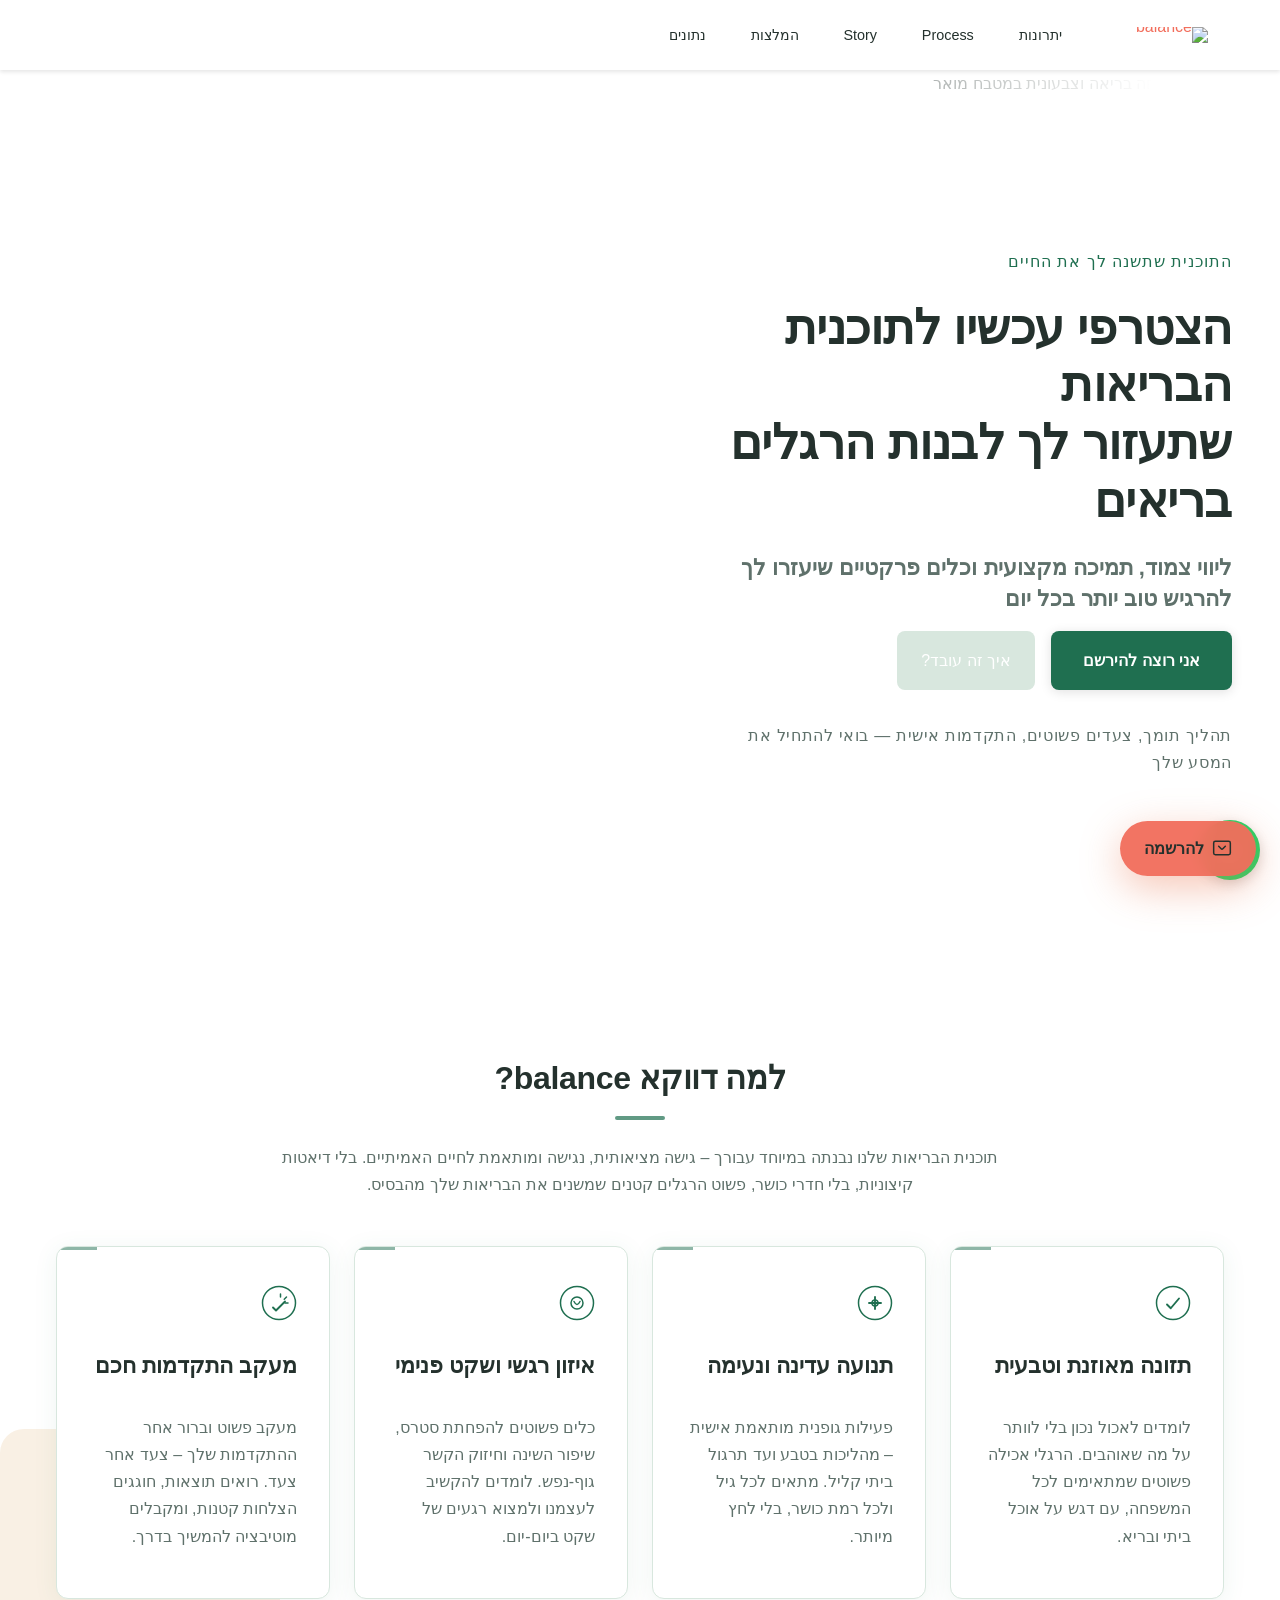
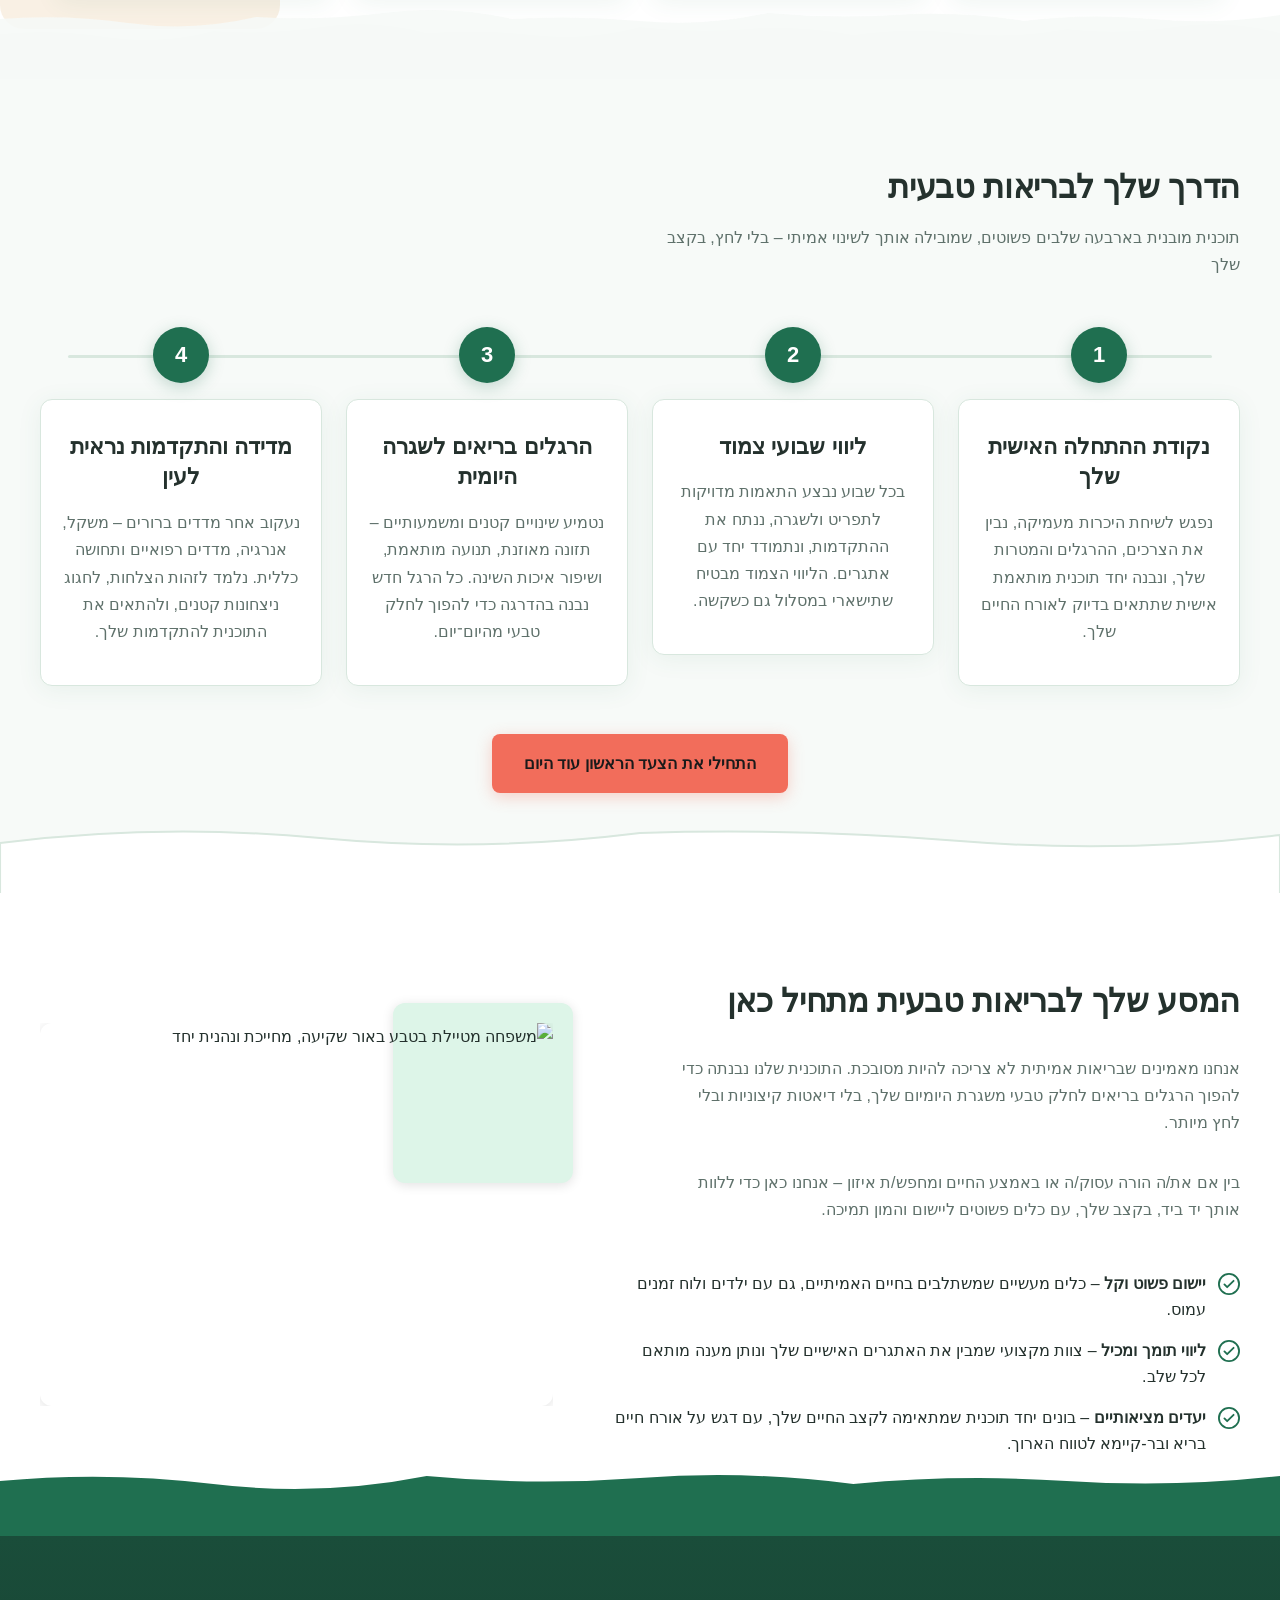
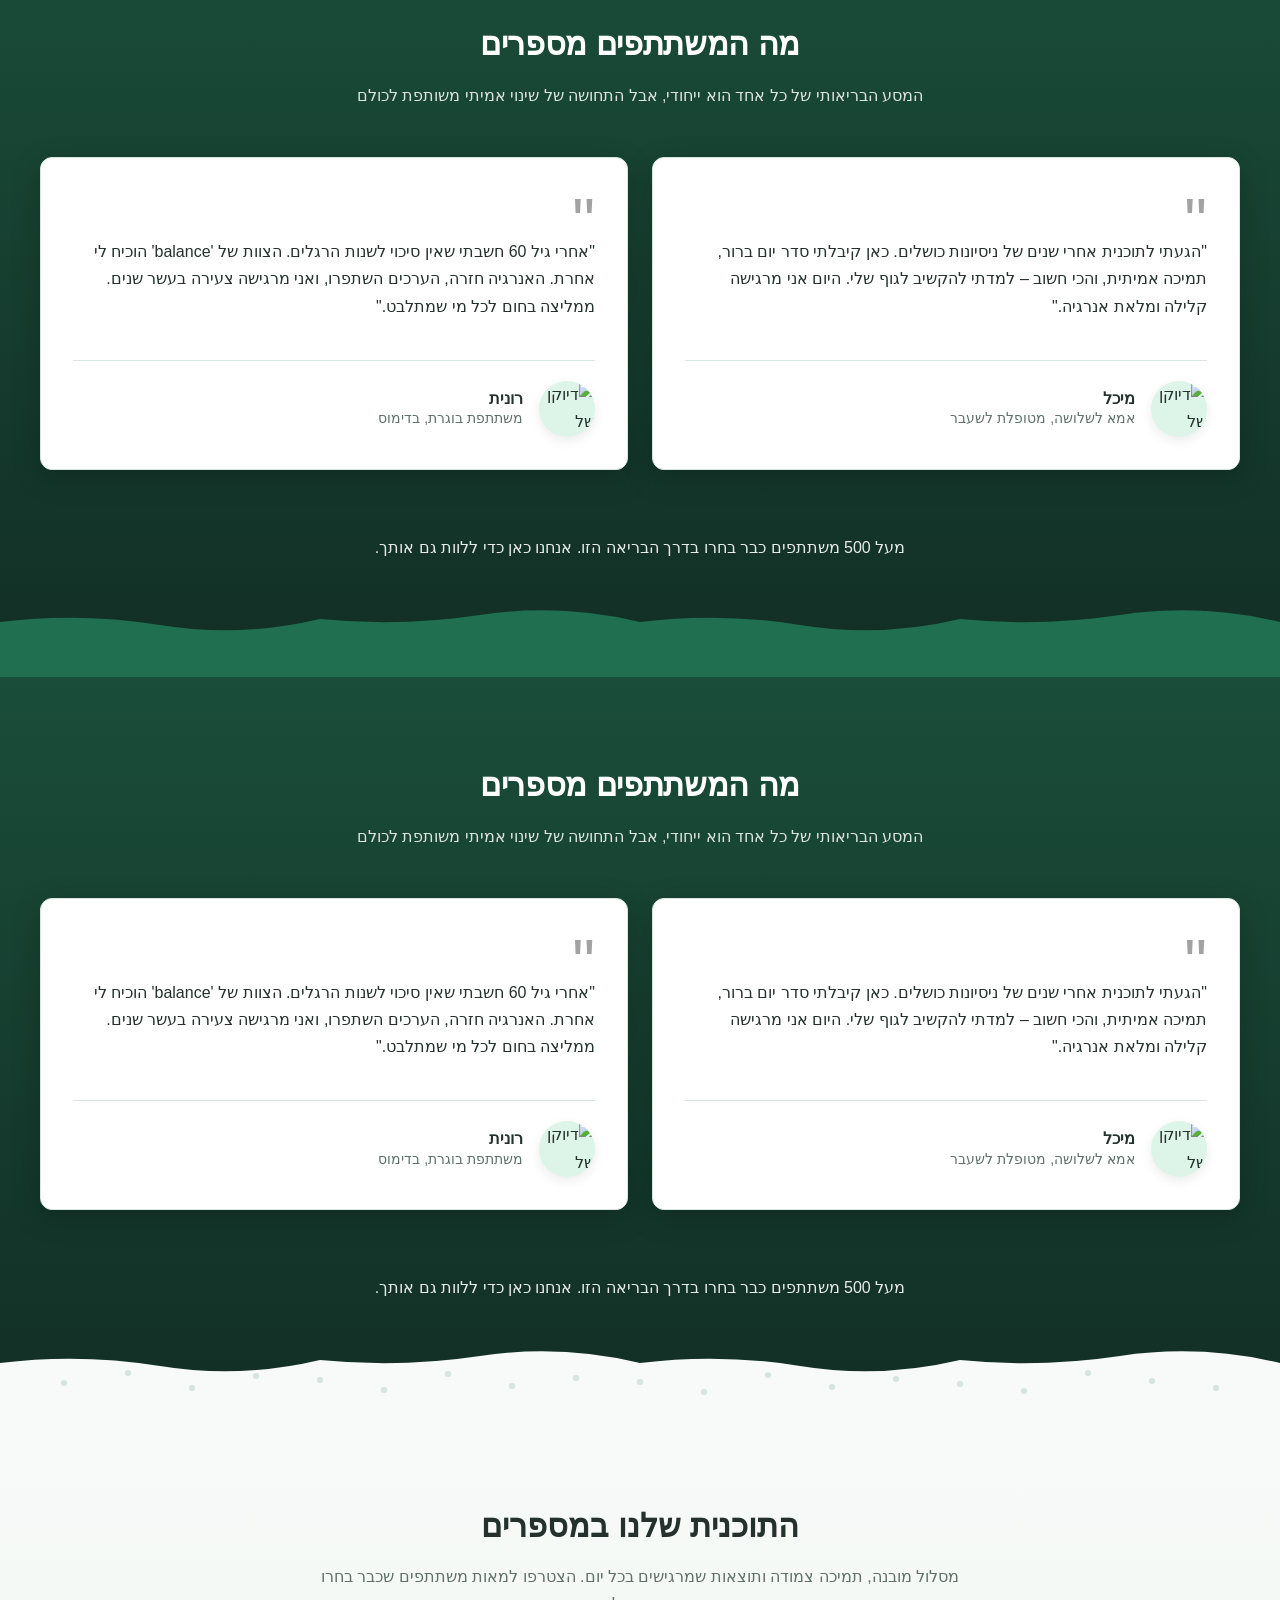
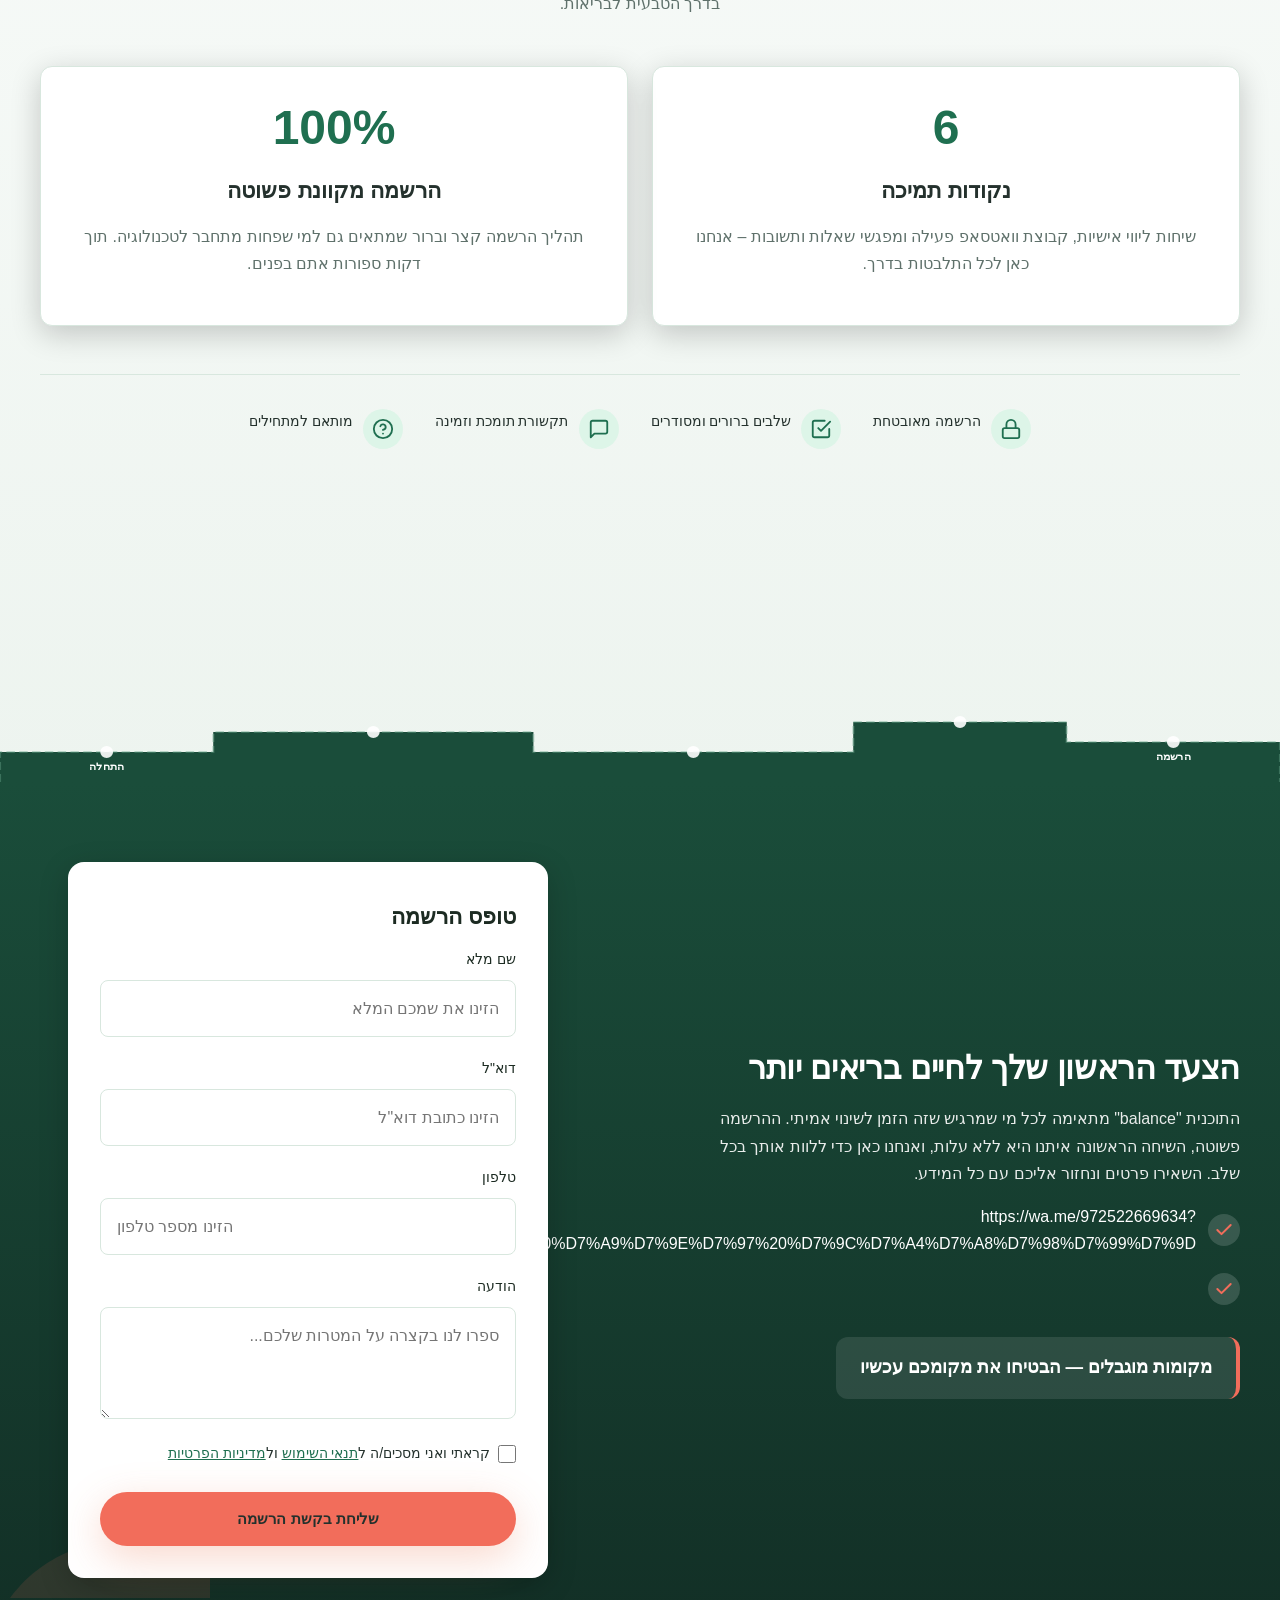
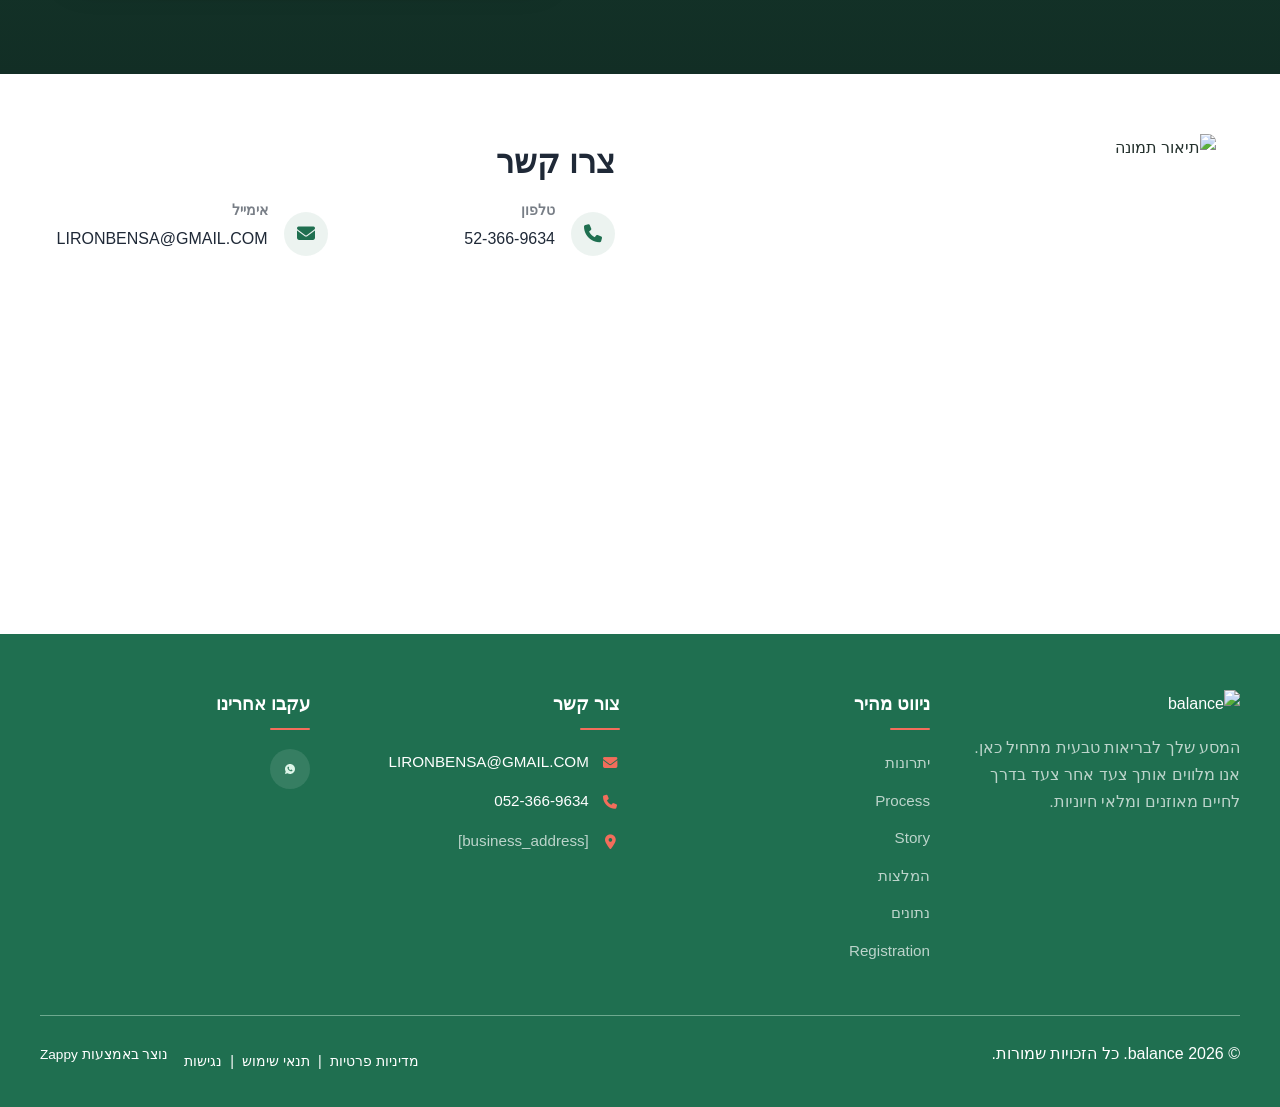
==== commit a379a505: "Background sync: Progressive GitHub Sync" ====
--- a/index.html
+++ b/index.html
@@ -1285,7 +1285,7 @@
 <section id="layout-1782989936685" class="layout-section" data-zappy-component="true" style="width: 100%; padding: 60px 0px; direction: rtl;" data-component-id="contact-split">
   <div class="container" style="max-width: 1200px; margin: 0 auto; padding: 0 1.5rem;">
   <div style="--zappy-grid-cols: repeat(auto-fit, minmax(min(100%, 480px), 1fr)); display: grid; grid-template-columns: repeat(auto-fit, minmax(min(100%, 480px), 1fr)); gap: 50px; align-items: stretch !important;" id="zappy-auto-grid-1782989935112-y1o18q" data-zappy-auto-grid="true" class="zappy-preserve-css-grid" data-zappy-grid-align="center" data-original-item-width="551" data-original-gap="50px" data-zappy-explicit-columns="true">
-    <div class="zappy-grid-item-media-only" data-grid-item-index="0"><img data-placeholder="layout-image-1782989936685-p3jh29cg6" data-context="תיאור תמונה" src="data:image/svg+xml,%3Csvg xmlns='http://www.w3.org/2000/svg' width='500' height='400'%3E%3Cdefs%3E%3ClinearGradient id='grad' x1='0%25' y1='0%25' x2='100%25' y2='100%25'%3E%3Cstop offset='0%25' style='stop-color:%231F6F50;stop-opacity:1' /%3E%3Cstop offset='100%25' style='stop-color:%231F6F5020;stop-opacity:1' /%3E%3C/linearGradient%3E%3C/defs%3E%3Crect width='100%25' height='100%25' fill='url(%23grad)'/%3E%3Ctext x='50%25' y='50%25' font-family='Arial, sans-serif' font-size='18' fill='white' text-anchor='middle' dy='.3em' font-weight='500'%3E%D7%AA%D7%99%D7%90%D7%95%D7%A8%20%D7%AA%D7%9E%D7%95%D7%A0%D7%94%3C/text%3E%3C/svg%3E" alt="תיאור תמונה" style="width: 100%; height: auto; display: block; border-radius: 8px; object-fit: cover;" class="layout-placeholder-image" data-element-type="image" data-element-id="img-1782989935111-x0y8az9gz"></div>
+    <div class="zappy-grid-item-media-only" data-grid-item-index="0" style="overflow: hidden !important; height: 440.797px !important;" data-zappy-original-height="440.796875"><div data-zappy-zoom-wrapper="true" data-element-id="img-1782989935111-x0y8az9gz" data-element-type="image" data-zappy-zoom-wrapper-width="551px" data-zappy-zoom-wrapper-height="441px" data-zappy-zoom-wrapper-width-mode="px" data-zappy-zoom-wrapper-align="center" style="position: relative !important; overflow: hidden !important; width: 551px !important; max-width: 100% !important; margin-left: auto !important; margin-right: auto !important; height: 441px !important; display: block !important;" data-zappy-zoom-clip="true" data-zappy-wrapper-margins-applied="true"><img data-placeholder="layout-image-1782989936685-p3jh29cg6" data-context="תיאור תמונה" src="/assets/image-layout-image-1782989936685-p3jh29cg6-1782990118243-uh5bd6.webp?v=1782990120672" alt="תיאור תמונה" style="display: block; border-radius: 8px; width: 551px !important; height: 440.797px !important; object-fit: cover !important; object-position: 50% 50% !important; max-width: 100% !important; margin: 0px !important;" class="layout-placeholder-image" data-element-type="image" data-element-id="img-1782989935111-x0y8az9gz" data-zappy-original-width="551" data-zappy-original-height="440.796875" data-zappy-object-position="50% 50%" data-zappy-zoom="1"></div></div>
     <div data-grid-item-index="1">
       <h2 style="font-size: 32px; font-weight: 700; color: #1F2937; margin-bottom: 30px; font-family: :before, .quote::before, [data-quote]::before {
   content: \201C;">צרו קשר</h2>
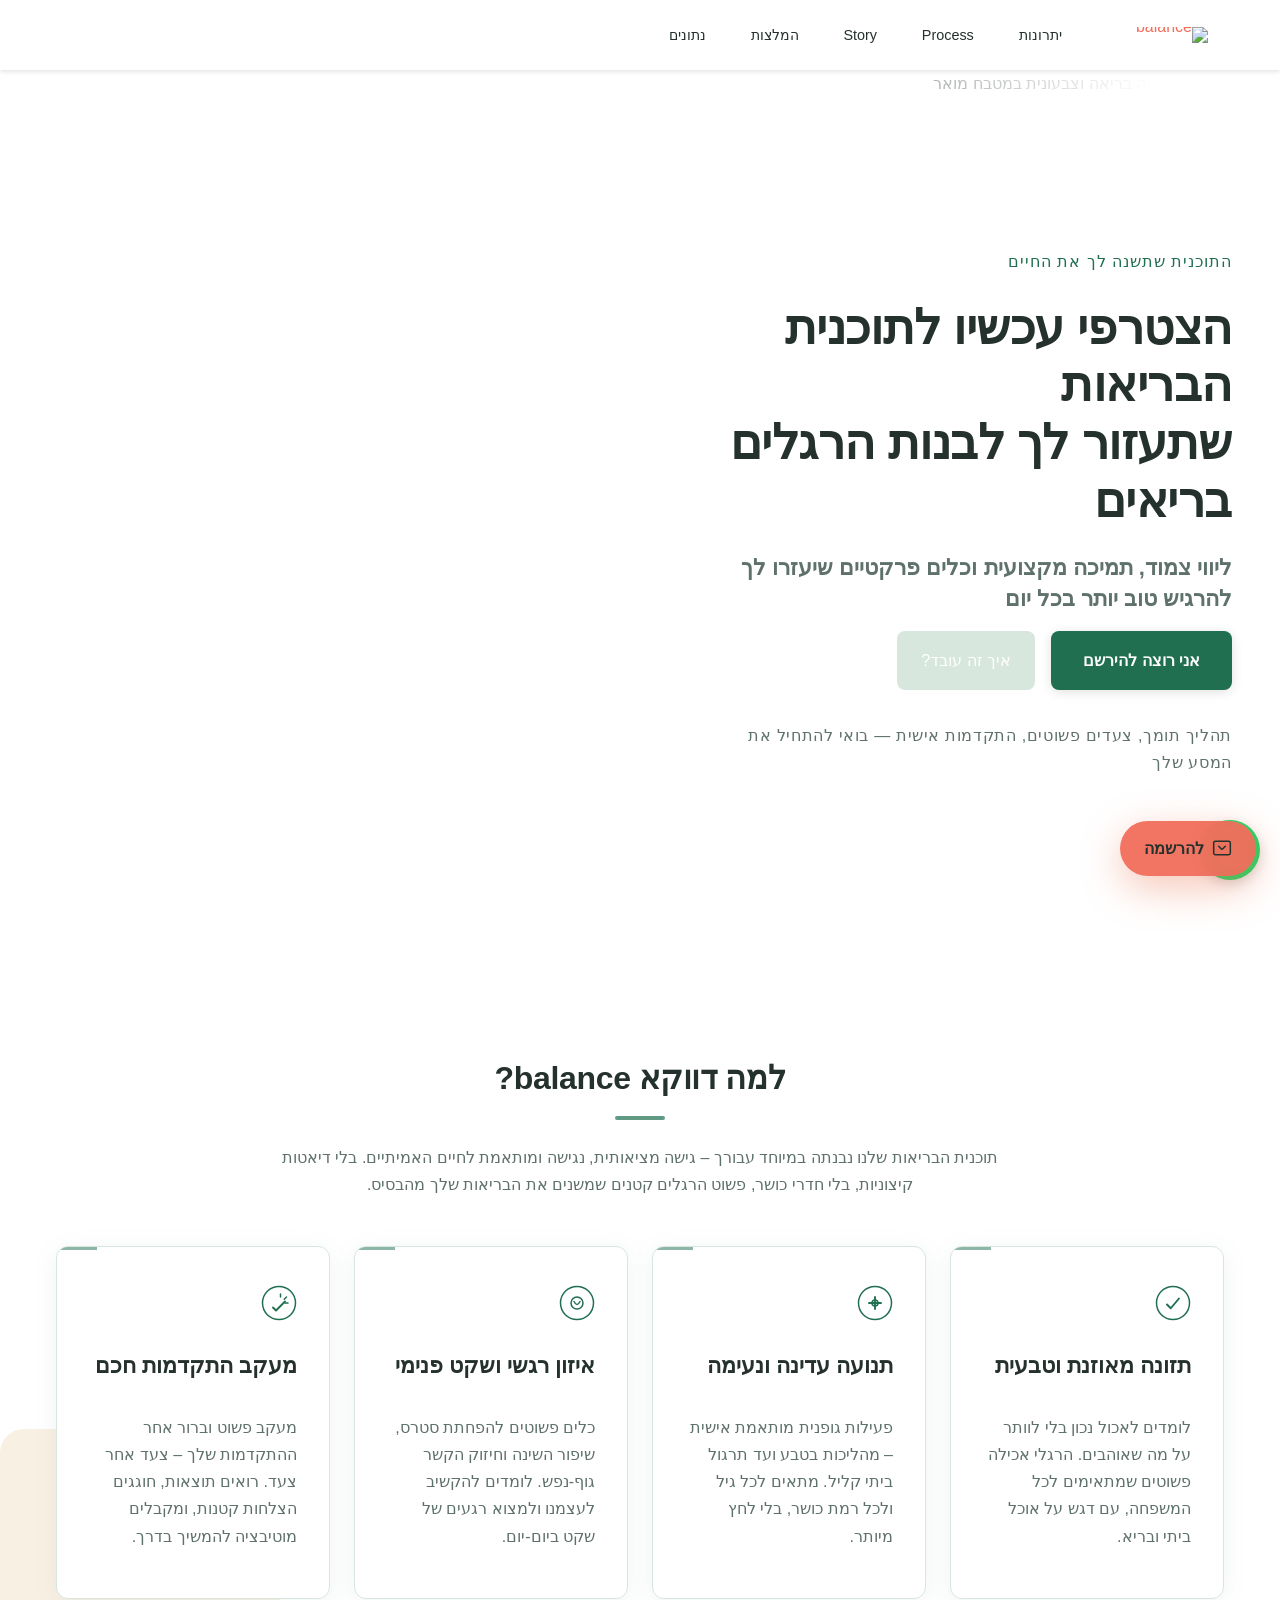
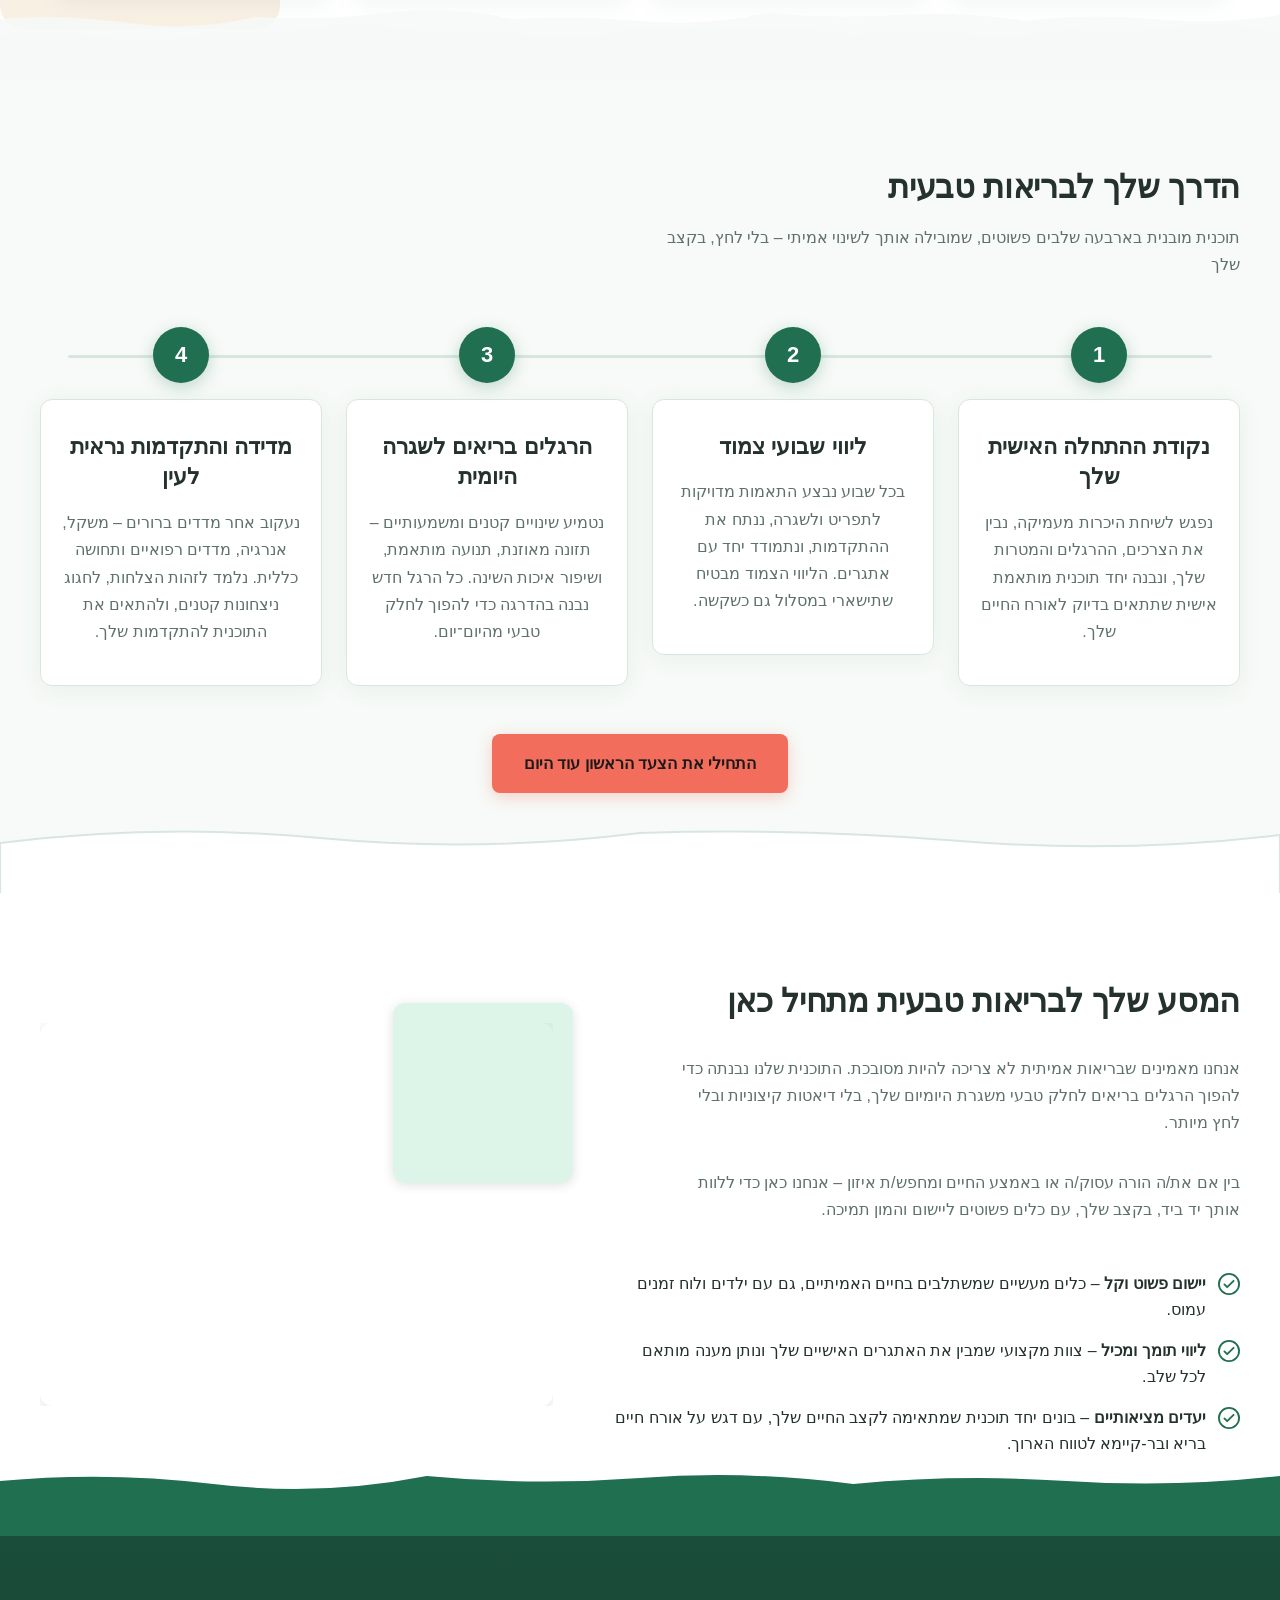
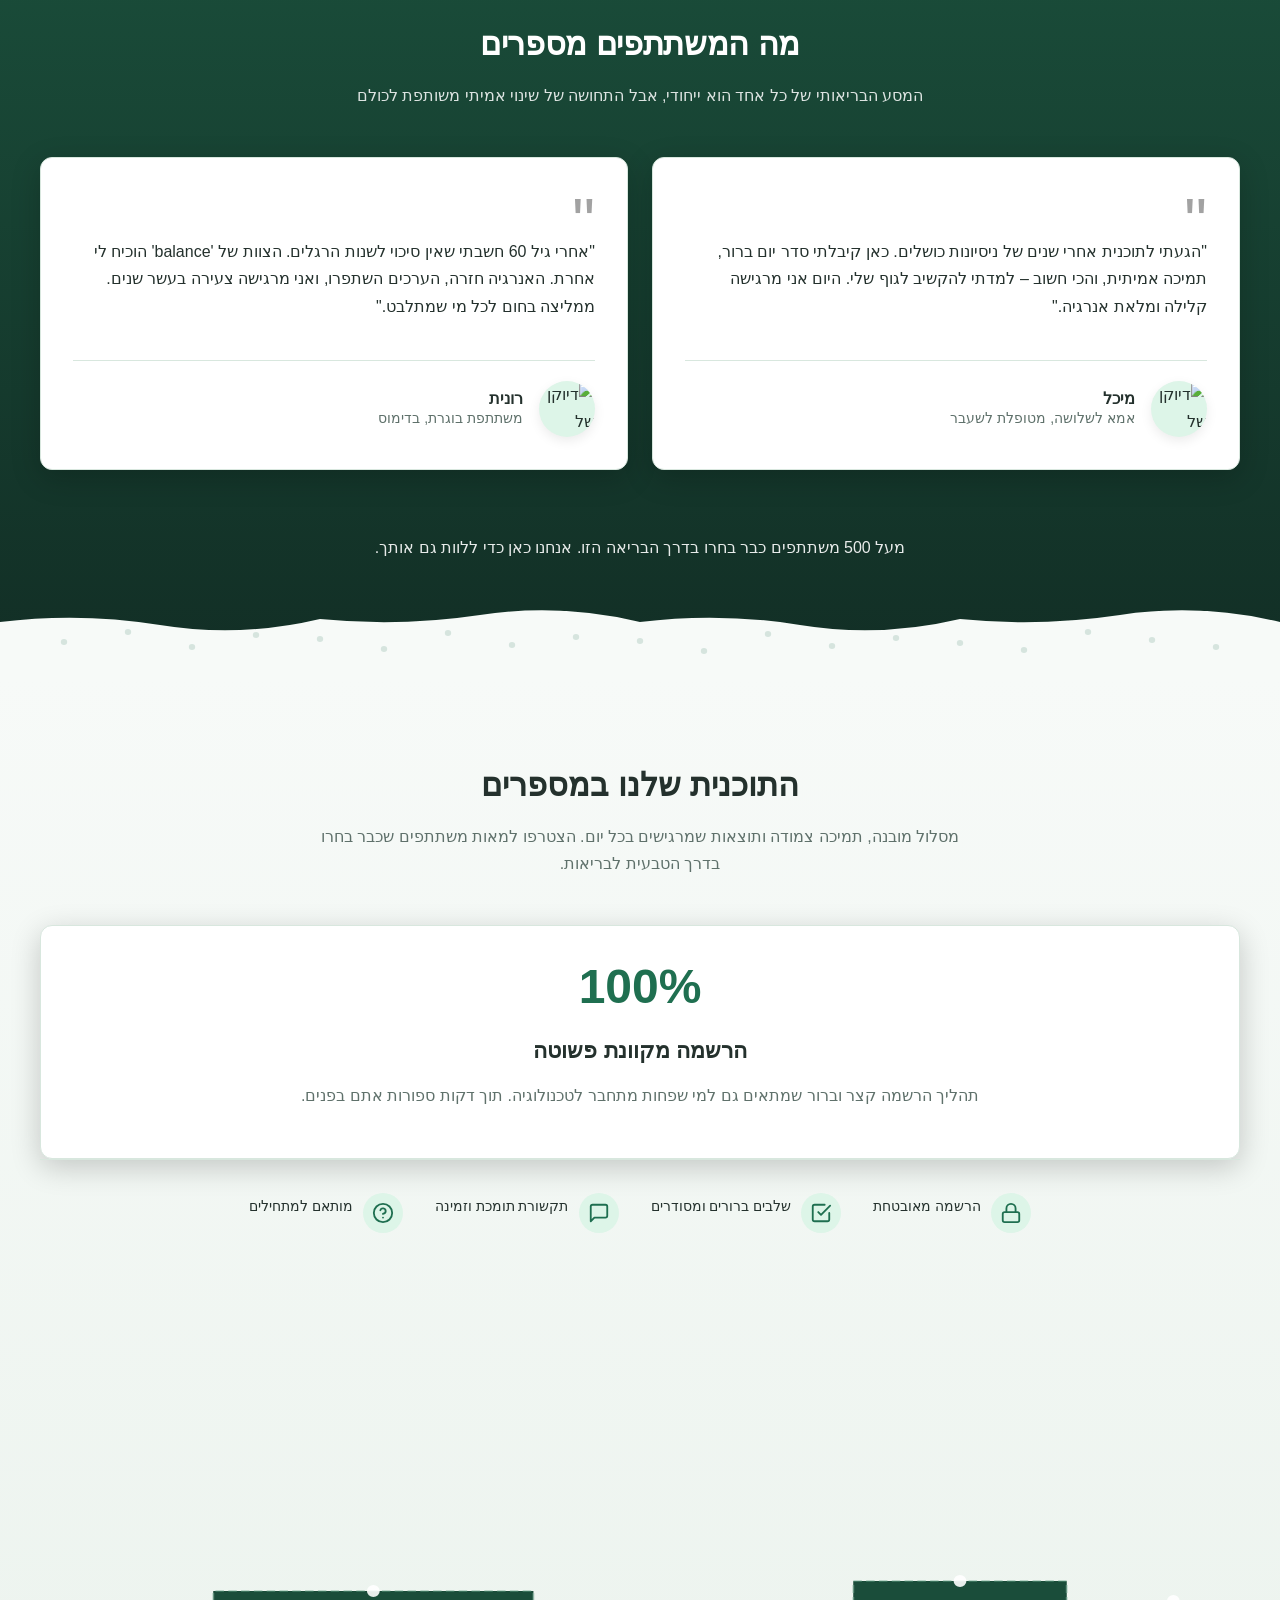
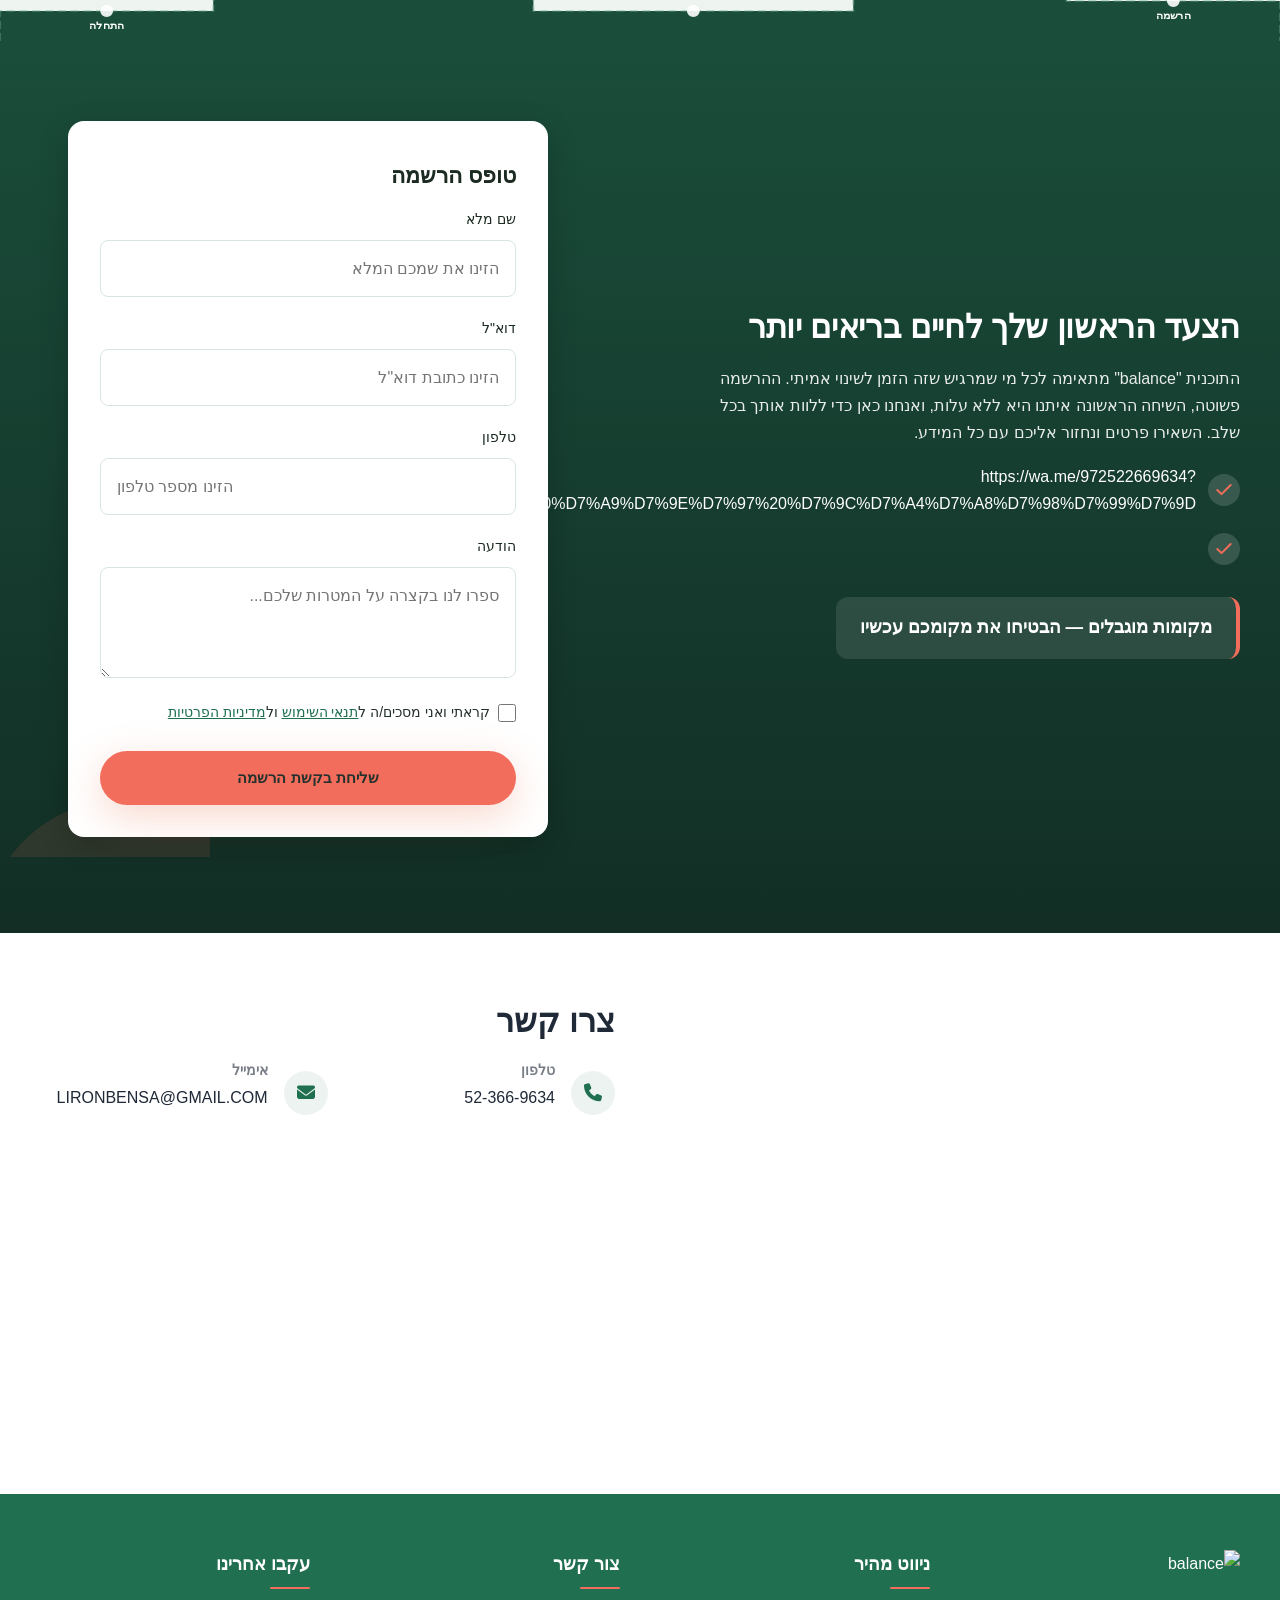
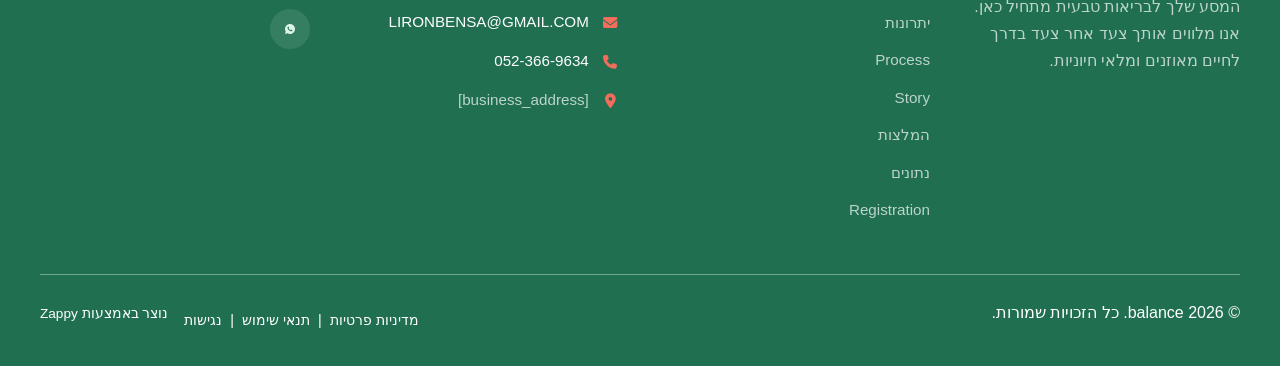
==== commit 13a82cd9: "Background sync: Progressive GitHub Sync" ====
--- a/index.html
+++ b/index.html
@@ -1038,86 +1038,6 @@
   <div class="index-testimonials-section__divider-wrapper" aria-hidden="true">
     <svg data-no-icon-edit="true" aria-hidden="true" viewBox="0 0 1200 100" preserveAspectRatio="none" xmlns="http://www.w3.org/2000/svg">
       <!-- Base Wave Shape -->
-      <path d="M0,100 L0,45 Q75,35 150,48 T300,42 Q375,50 450,38 T600,45 Q675,35 750,48 T900,42 Q975,50 1050,38 T1200,45 L1200,100 Z" fill="var(--bg-dark)"></path>
-      <!-- Dotted Pattern Overlay -->
-      <g fill="var(--primary)" opacity="0.15">
-        <circle cx="60" cy="65" r="3"></circle>
-        <circle cx="120" cy="55" r="3"></circle>
-        <circle cx="180" cy="70" r="3"></circle>
-        <circle cx="240" cy="58" r="3"></circle>
-        <circle cx="300" cy="62" r="3"></circle>
-        <circle cx="360" cy="72" r="3"></circle>
-        <circle cx="420" cy="56" r="3"></circle>
-        <circle cx="480" cy="68" r="3"></circle>
-        <circle cx="540" cy="60" r="3"></circle>
-        <circle cx="600" cy="64" r="3"></circle>
-        <circle cx="660" cy="74" r="3"></circle>
-        <circle cx="720" cy="57" r="3"></circle>
-        <circle cx="780" cy="69" r="3"></circle>
-        <circle cx="840" cy="61" r="3"></circle>
-        <circle cx="900" cy="66" r="3"></circle>
-        <circle cx="960" cy="73" r="3"></circle>
-        <circle cx="1020" cy="55" r="3"></circle>
-        <circle cx="1080" cy="63" r="3"></circle>
-        <circle cx="1140" cy="70" r="3"></circle>
-      </g>
-    </svg>
-  </div>
-</section><section data-band-index="4" id="testimonials-dup-1782988469770" class="index-testimonials-section" data-layout-spec="בית-testimonials">
-  <div class="index-testimonials-section__container">
-    <div class="index-testimonials-section__header">
-      <h2 class="index-testimonials-section__title">מה המשתתפים מספרים</h2>
-      <p class="index-testimonials-section__subtitle">המסע הבריאותי של כל אחד הוא ייחודי, אבל התחושה של שינוי אמיתי משותפת לכולם</p>
-    </div>
-    
-    <div class="index-testimonials-section__grid zappy-preserve-css-grid" id="zappy-auto-grid-1782985710993-04bady-dup-1782988469770-0" data-zappy-auto-grid="true" data-original-item-width="384" data-original-gap="24px" style="--zappy-grid-cols: repeat(2, minmax(0, 1fr)); display: grid; grid-template-columns: repeat(2, minmax(0, 1fr)); align-items: stretch !important;" data-zappy-explicit-columns="true">
-      <!-- Card 1 -->
-      <article class="index-testimonials-section__card">
-        <div class="index-testimonials-section__card-quote">
-          <p><span class="index-testimonials-section__card-quote-mark" aria-hidden="true" style="color: #1A1A1A !important">"</span>
-          </p><p class="index-testimonials-section__card-text">"הגעתי לתוכנית אחרי שנים של ניסיונות כושלים. כאן קיבלתי סדר יום ברור, תמיכה אמיתית, והכי חשוב – למדתי להקשיב לגוף שלי. היום אני מרגישה קלילה ומלאת אנרגיה."</p>
-        </div>
-        <div class="index-testimonials-section__card-author">
-          <div class="index-testimonials-section__card-avatar">
-            <img loading="lazy" decoding="async" data-placeholder="index-testimonials-image-1" data-context="A warm portrait of a woman in her late 40s with a gentle smile, wearing a casual light green linen shirt, photographed outdoors in soft natural light against a blurred garden background. The image should feel authentic and approachable, cropped as a circular avatar." width="80" height="80" src="/assets/site-index-testimonials-image-1.webp" alt="דיוקן של משתתפת בתוכנית" class="index-testimonials-section__avatar-img" data-element-type="image" data-element-id="img-1782985710953-98p81q3we" >
-          </div>
-          <div class="index-testimonials-section__card-author-info">
-            <span class="index-testimonials-section__card-name">מיכל</span>
-            <span class="index-testimonials-section__card-role">אמא לשלושה, מטופלת לשעבר</span>
-          </div>
-        </div>
-      </article>
-
-      <!-- Card 2 -->
-      
-
-      <!-- Card 3 -->
-      <article class="index-testimonials-section__card">
-        <div class="index-testimonials-section__card-quote">
-          <p><span class="index-testimonials-section__card-quote-mark" aria-hidden="true" style="color: #1A1A1A !important">"</span>
-          </p><p class="index-testimonials-section__card-text">"אחרי גיל 60 חשבתי שאין סיכוי לשנות הרגלים. הצוות של 'balance' הוכיח לי אחרת. האנרגיה חזרה, הערכים השתפרו, ואני מרגישה צעירה בעשר שנים. ממליצה בחום לכל מי שמתלבט."</p>
-        </div>
-        <div class="index-testimonials-section__card-author">
-          <div class="index-testimonials-section__card-avatar">
-            <img loading="lazy" decoding="async" data-placeholder="index-testimonials-image-3" data-context="A close-up portrait of a smiling woman in her early 60s with silver hair, wearing a soft coral-colored scarf, photographed in a sunlit park setting. The circular avatar crop focuses on her warm, genuine expression, reflecting health and happiness." width="80" height="80" src="/assets/site-index-testimonials-image-3.webp" alt="דיוקן של משתתפת מבוגרת בתוכנית" class="index-testimonials-section__avatar-img" data-element-type="image" data-element-id="img-1782985710953-n0u5gnyki" >
-          </div>
-          <div class="index-testimonials-section__card-author-info">
-            <span class="index-testimonials-section__card-name">רונית</span>
-            <span class="index-testimonials-section__card-role">משתתפת בוגרת, בדימוס</span>
-          </div>
-        </div>
-      </article>
-    </div>
-
-    <div class="index-testimonials-section__trust-note">
-      <p class="index-testimonials-section__trust-text">מעל 500 משתתפים כבר בחרו בדרך הבריאה הזו. אנחנו כאן כדי ללוות גם אותך.</p>
-    </div>
-  </div>
-
-  <!-- Bottom Divider: Soft Mint Wave with Dotted Pattern -->
-  <div class="index-testimonials-section__divider-wrapper" aria-hidden="true">
-    <svg data-no-icon-edit="true" aria-hidden="true" viewBox="0 0 1200 100" preserveAspectRatio="none" xmlns="http://www.w3.org/2000/svg">
-      <!-- Base Wave Shape -->
       <path d="M0,100 L0,45 Q75,35 150,48 T300,42 Q375,50 450,38 T600,45 Q675,35 750,48 T900,42 Q975,50 1050,38 T1200,45 L1200,100 Z" fill="#F7FAF8"></path>
       <!-- Dotted Pattern Overlay -->
       <g fill="var(--primary)" opacity="0.15">
@@ -1154,20 +1074,11 @@
     </div>
 
     <!-- Stats Grid -->
-    <div class="index-stats-section__grid zappy-preserve-css-grid" id="zappy-auto-grid-1782985199440-necitc" data-zappy-auto-grid="true" data-original-item-width="282" data-original-gap="24px" style="display: grid; --zappy-grid-cols: repeat(auto-fit, minmax(min(100%, 282px), 1fr)); grid-template-columns: repeat(auto-fit, minmax(min(100%, 282px), 1fr)); align-items: stretch !important;" data-zappy-explicit-columns="true">
-      
-      
-      <div class="index-stats-section__card" data-grid-item-index="0">
-        <div class="index-stats-section__card-number">6</div>
-        <h3 class="index-stats-section__card-title">נקודות תמיכה</h3>
-        <p class="index-stats-section__card-text">שיחות ליווי אישיות, קבוצת וואטסאפ פעילה ומפגשי שאלות ותשובות – אנחנו כאן לכל התלבטות בדרך.</p>
-      </div>
-      <div class="index-stats-section__card" data-grid-item-index="1">
+    <div class="index-stats-section__card">
         <div class="index-stats-section__card-number">100%</div>
         <h3 class="index-stats-section__card-title">הרשמה מקוונת פשוטה</h3>
         <p class="index-stats-section__card-text">תהליך הרשמה קצר וברור שמתאים גם למי שפחות מתחבר לטכנולוגיה. תוך דקות ספורות אתם בפנים.</p>
       </div>
-    </div>
 
     <!-- Trust Badges Row -->
     <div class="index-stats-section__badges">
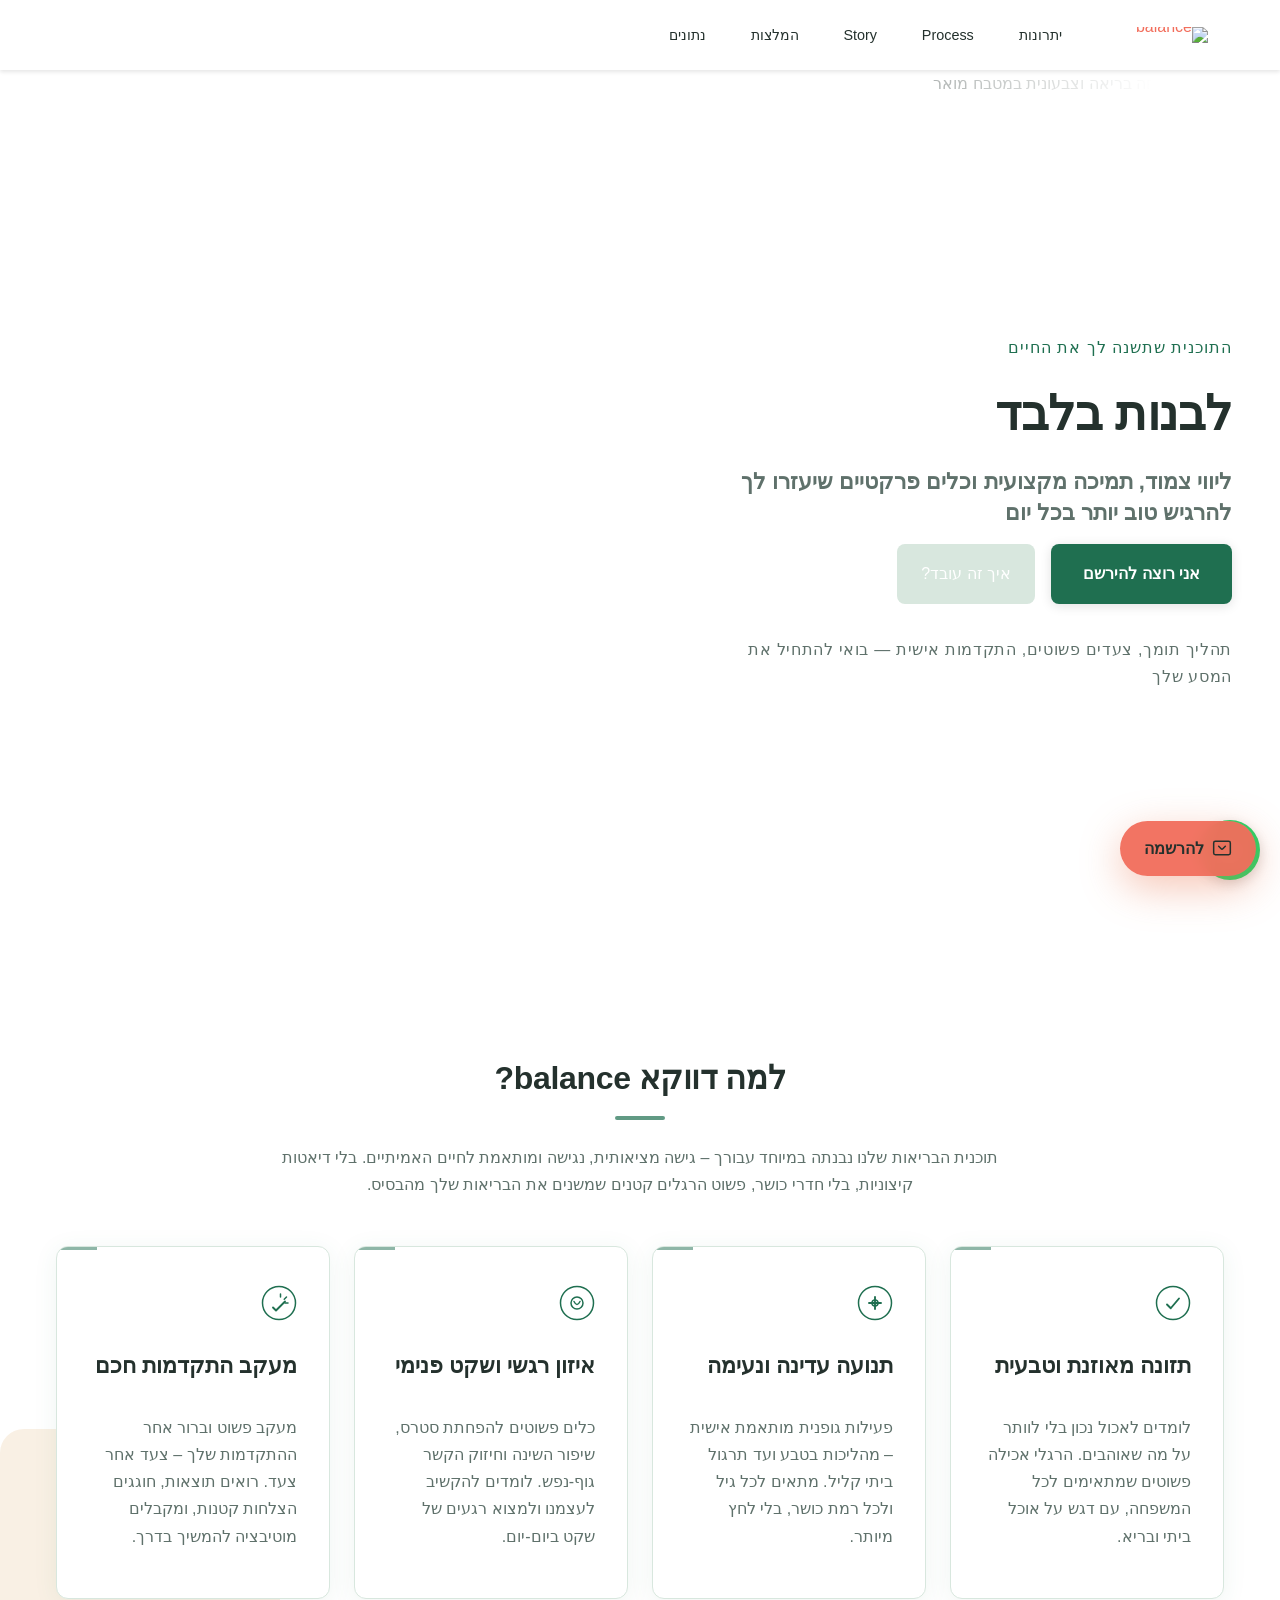
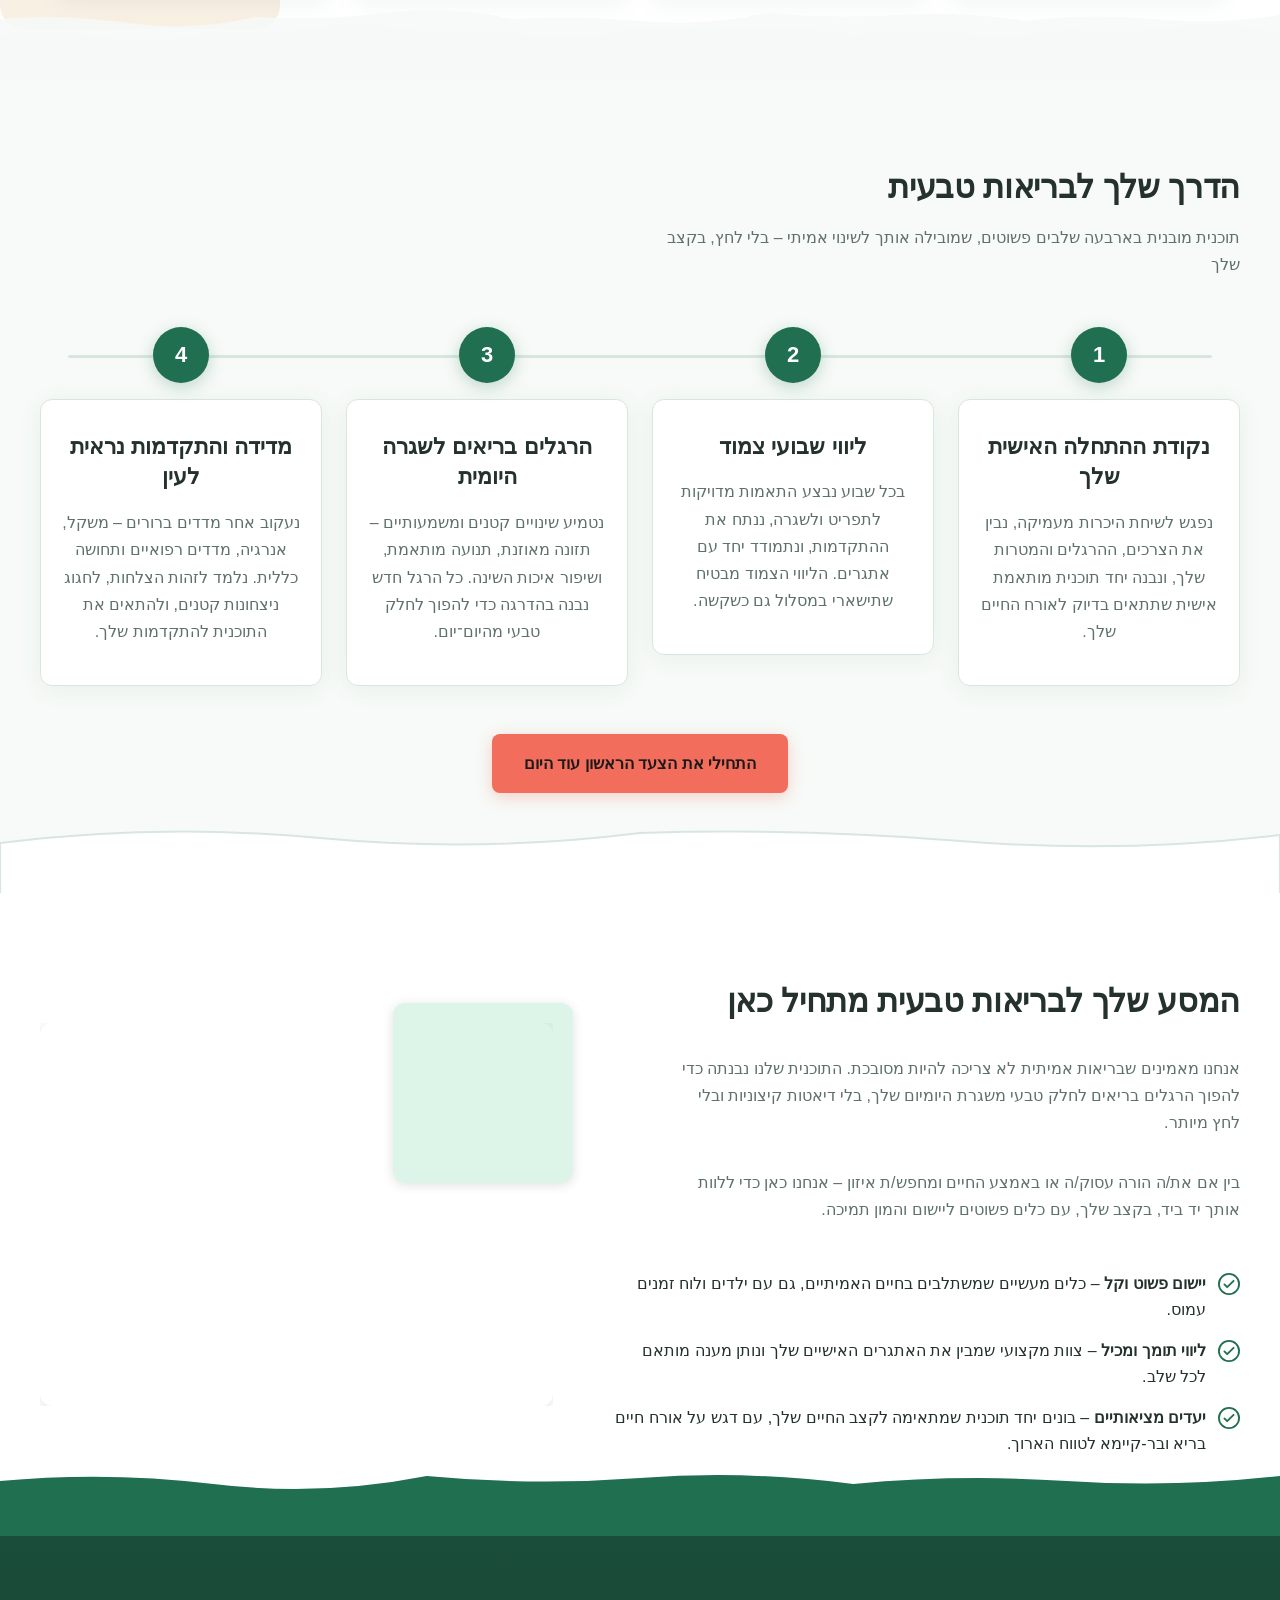
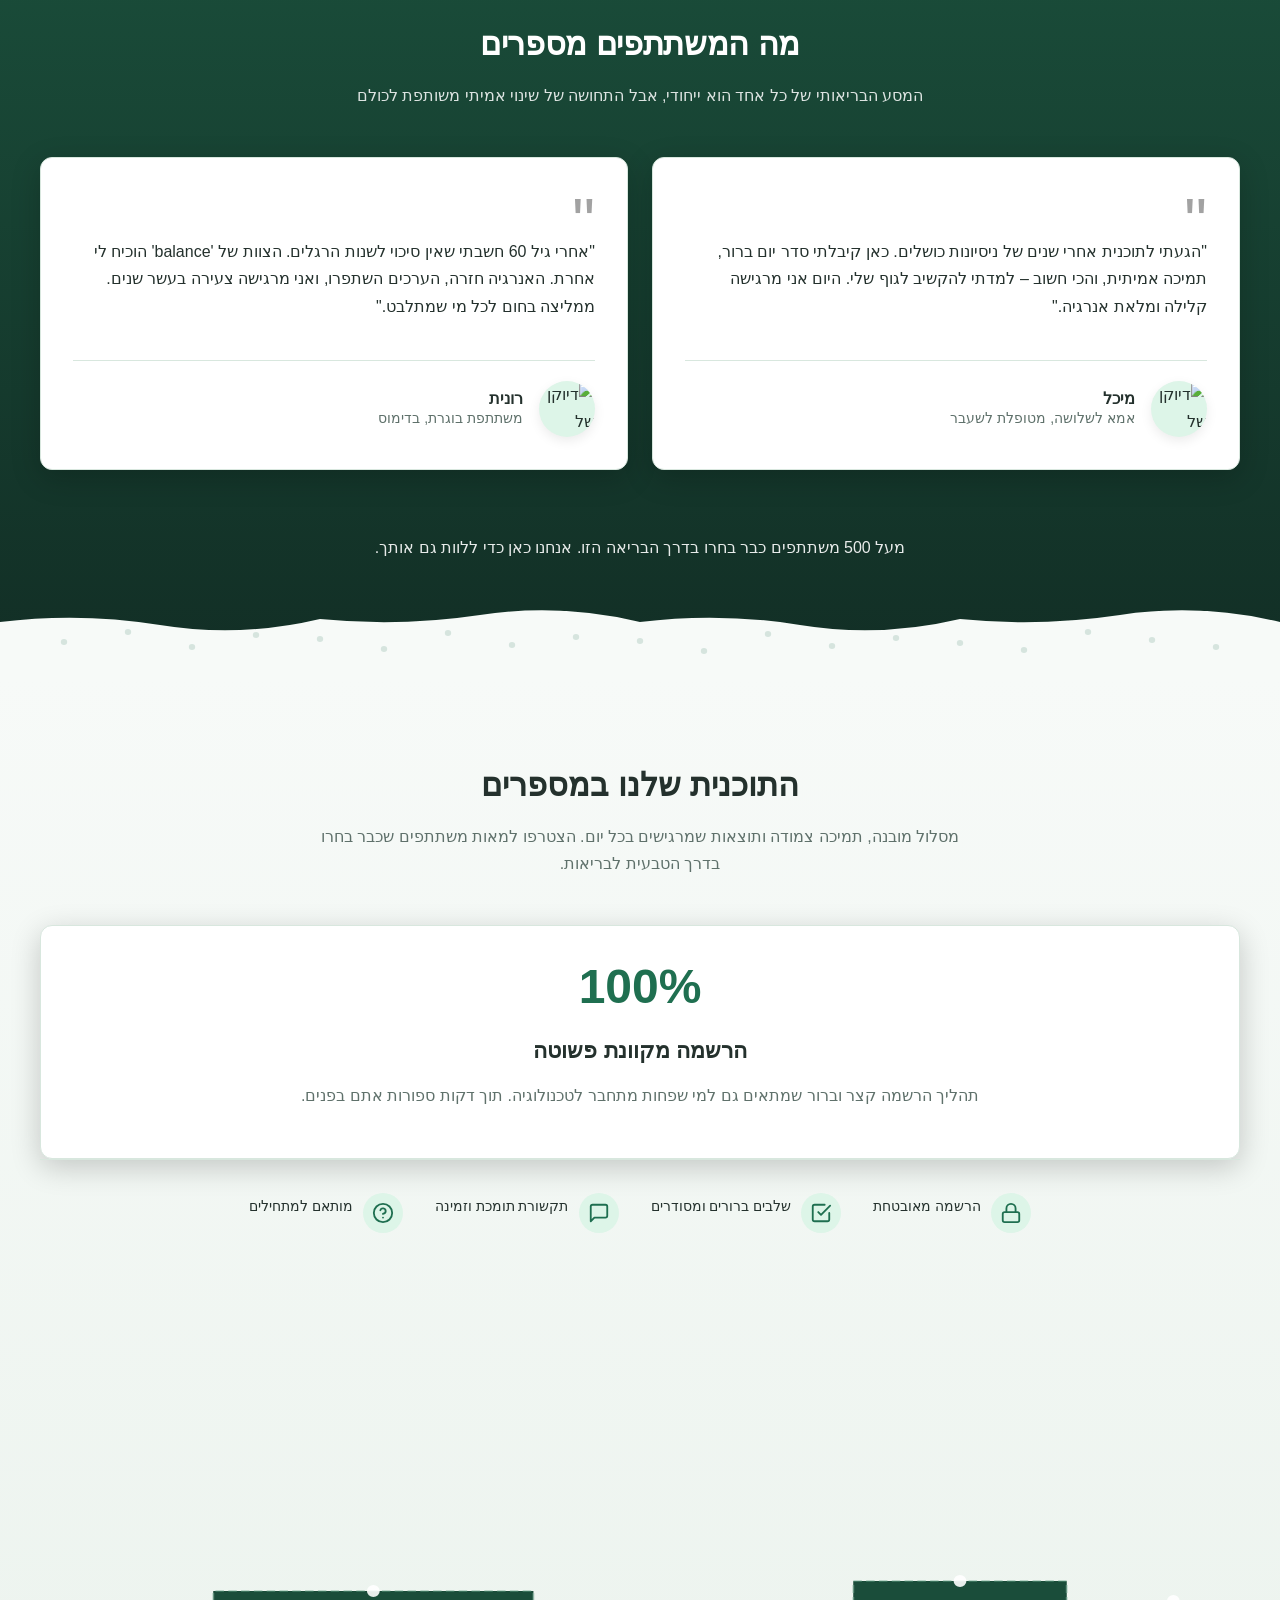
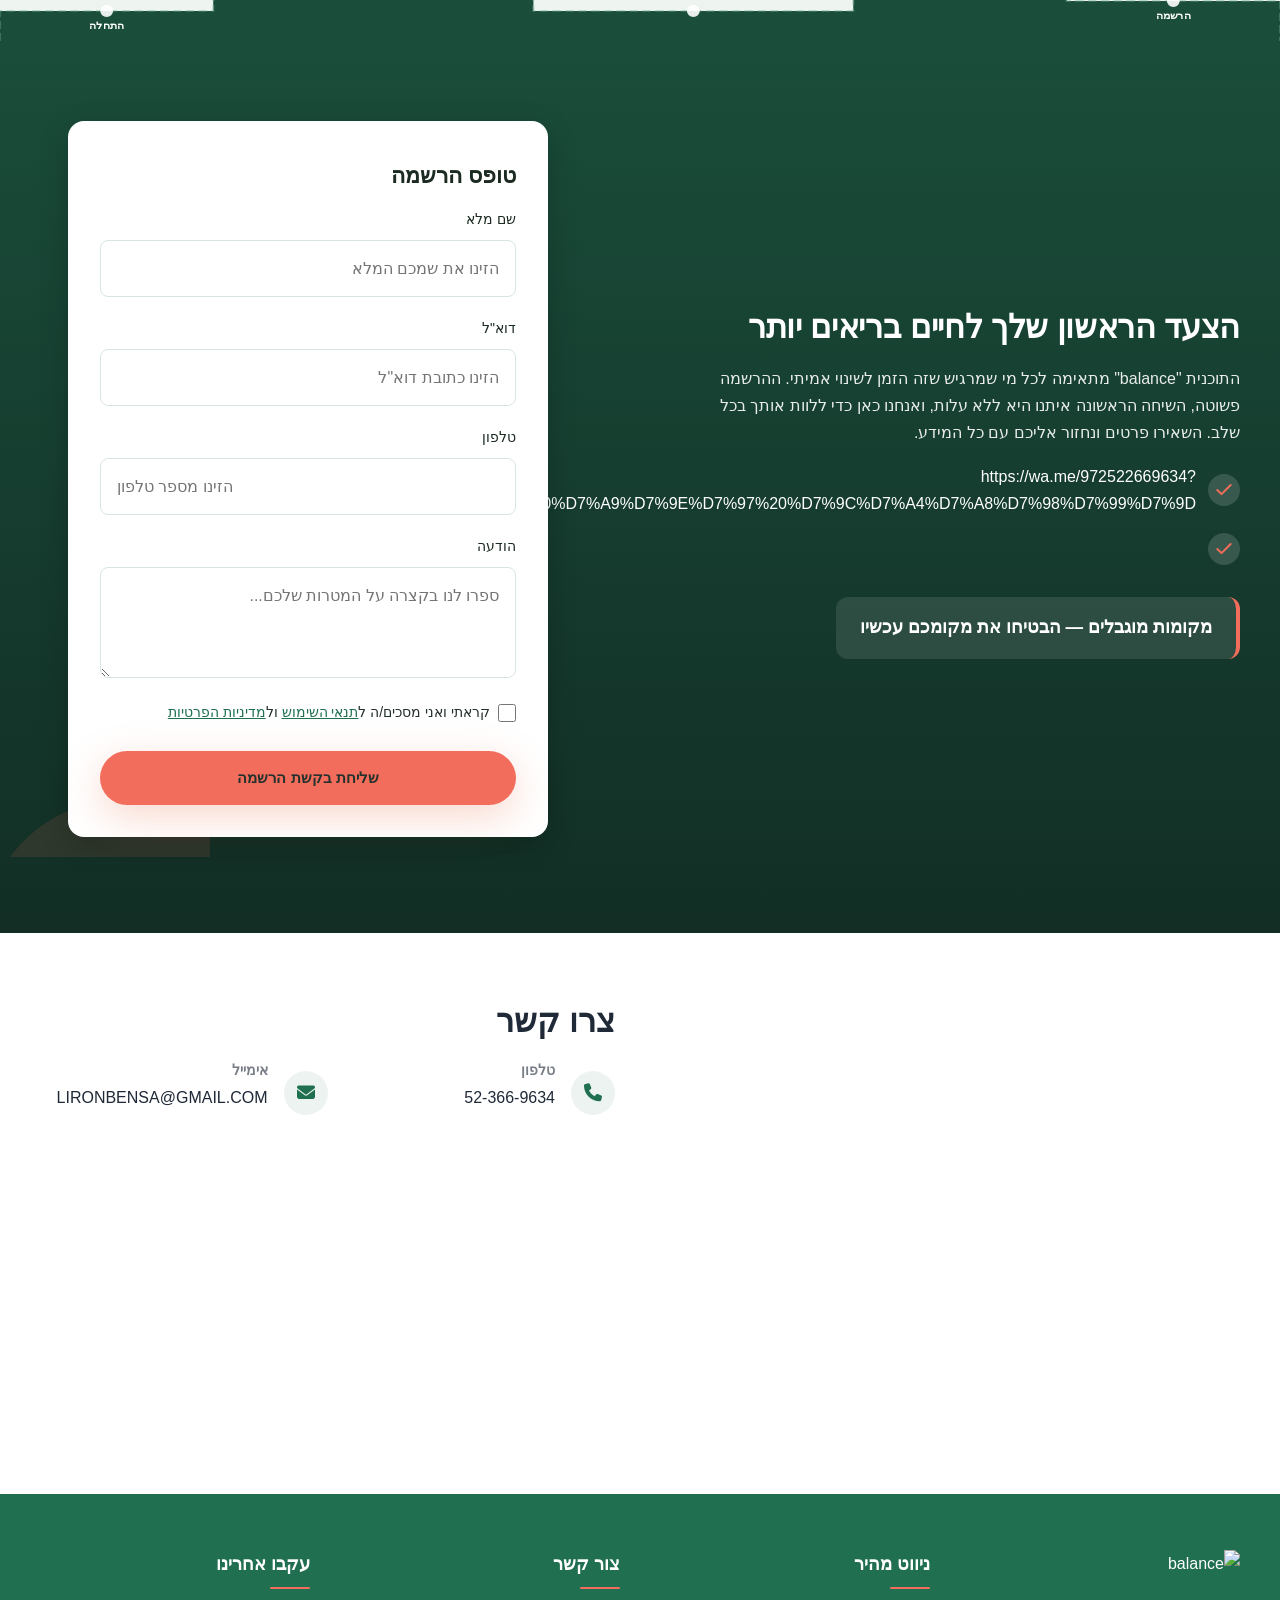
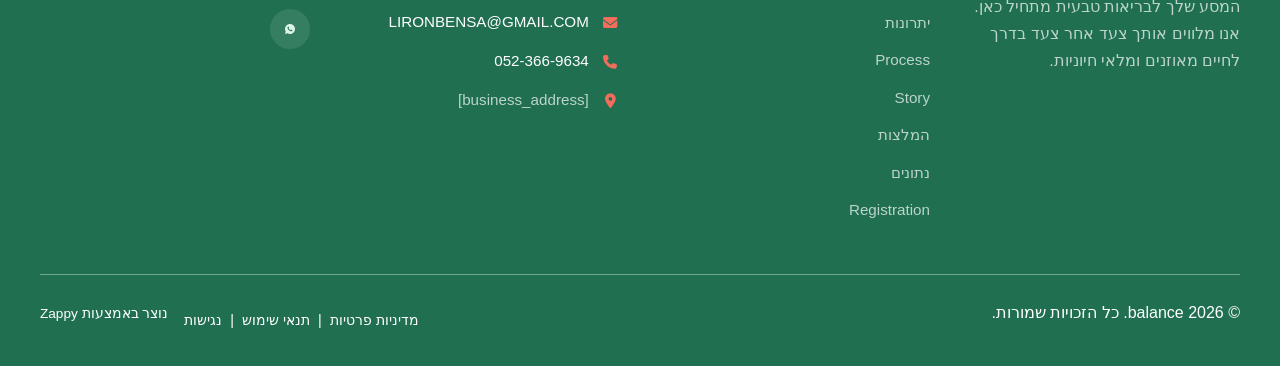
==== commit e5f333bc: "Incremental sync: 1 page(s) — update_text" ====
--- a/index.html
+++ b/index.html
@@ -841,7 +841,7 @@
   
   <div class="hero-fade-content">
     <p class="hero-eyebrow">התוכנית שתשנה לך את החיים</p>
-    <h1 class="hero-headline">הצטרפי עכשיו לתוכנית הבריאות<br>שתעזור לך לבנות הרגלים בריאים</h1>
+    <h1 class="hero-headline" style="">לבנות בלבד</h1>
     <h3 class="hero-subtitle">ליווי צמוד, תמיכה מקצועית וכלים פרקטיים שיעזרו לך להרגיש טוב יותר בכל יום</h3>
     
     <div class="hero-cta-row">
@@ -930,7 +930,7 @@
 </section>
 
 <section data-band-index="3" id="story" class="index-story-section" data-layout-spec="בית-story" dir="rtl">
-  <div class="index-story-section__container" data-zappy-align-target="true" >
+  <div class="index-story-section__container" data-zappy-align-target="true" style="">
     <!-- Content Column (START/Right) -->
     <article class="index-story-section__content">
       <h2 class="index-story-section__headline">המסע שלך לבריאות טבעית מתחיל כאן</h2>
@@ -999,7 +999,7 @@
         </div>
         <div class="index-testimonials-section__card-author">
           <div class="index-testimonials-section__card-avatar">
-            <img loading="lazy" decoding="async" data-placeholder="index-testimonials-image-1" data-context="A warm portrait of a woman in her late 40s with a gentle smile, wearing a casual light green linen shirt, photographed outdoors in soft natural light against a blurred garden background. The image should feel authentic and approachable, cropped as a circular avatar." width="80" height="80" src="/assets/site-index-testimonials-image-1.webp" alt="דיוקן של משתתפת בתוכנית" class="index-testimonials-section__avatar-img" data-element-type="image" data-element-id="img-1782985710953-98p81q3we" >
+            <img loading="lazy" decoding="async" data-placeholder="index-testimonials-image-1" data-context="A warm portrait of a woman in her late 40s with a gentle smile, wearing a casual light green linen shirt, photographed outdoors in soft natural light against a blurred garden background. The image should feel authentic and approachable, cropped as a circular avatar." width="80" height="80" src="/assets/site-index-testimonials-image-1.webp" alt="דיוקן של משתתפת בתוכנית" class="index-testimonials-section__avatar-img" data-element-type="image" data-element-id="img-1782985710953-98p81q3we" style="">
           </div>
           <div class="index-testimonials-section__card-author-info">
             <span class="index-testimonials-section__card-name">מיכל</span>
@@ -1019,7 +1019,7 @@
         </div>
         <div class="index-testimonials-section__card-author">
           <div class="index-testimonials-section__card-avatar">
-            <img loading="lazy" decoding="async" data-placeholder="index-testimonials-image-3" data-context="A close-up portrait of a smiling woman in her early 60s with silver hair, wearing a soft coral-colored scarf, photographed in a sunlit park setting. The circular avatar crop focuses on her warm, genuine expression, reflecting health and happiness." width="80" height="80" src="/assets/site-index-testimonials-image-3.webp" alt="דיוקן של משתתפת מבוגרת בתוכנית" class="index-testimonials-section__avatar-img" data-element-type="image" data-element-id="img-1782985710953-n0u5gnyki" >
+            <img loading="lazy" decoding="async" data-placeholder="index-testimonials-image-3" data-context="A close-up portrait of a smiling woman in her early 60s with silver hair, wearing a soft coral-colored scarf, photographed in a sunlit park setting. The circular avatar crop focuses on her warm, genuine expression, reflecting health and happiness." width="80" height="80" src="/assets/site-index-testimonials-image-3.webp" alt="דיוקן של משתתפת מבוגרת בתוכנית" class="index-testimonials-section__avatar-img" data-element-type="image" data-element-id="img-1782985710953-n0u5gnyki" style="">
           </div>
           <div class="index-testimonials-section__card-author-info">
             <span class="index-testimonials-section__card-name">רונית</span>
@@ -1130,7 +1130,7 @@
         <div class="registration-content">
             <h2 class="registration-heading">הצעד הראשון שלך לחיים בריאים יותר</h2>
             <p class="registration-text">התוכנית "balance" מתאימה לכל מי שמרגיש שזה הזמן לשינוי אמיתי. ההרשמה פשוטה, השיחה הראשונה איתנו היא ללא עלות, ואנחנו כאן כדי ללוות אותך בכל שלב. השאירו פרטים ונחזור אליכם עם כל המידע.</p>
-            <ul class="reassurance-list" ><li data-grid-item-index="0">
+            <ul class="reassurance-list" style=""><li data-grid-item-index="0">
                     <span class="reassurance-icon" aria-hidden="true">
                         <svg data-element-type="icon" data-icon-type="svg" width="20" height="20" viewBox="0 0 20 20" fill="none" xmlns="http://www.w3.org/2000/svg" style="cursor: pointer;">
                             <path d="M16.6667 5L7.5 14.1667L3.33333 10" stroke="currentColor" stroke-width="2" stroke-linecap="round" stroke-linejoin="round"></path>
@@ -1196,7 +1196,7 @@
 <section id="layout-1782989936685" class="layout-section" data-zappy-component="true" style="width: 100%; padding: 60px 0px; direction: rtl;" data-component-id="contact-split">
   <div class="container" style="max-width: 1200px; margin: 0 auto; padding: 0 1.5rem;">
   <div style="--zappy-grid-cols: repeat(auto-fit, minmax(min(100%, 480px), 1fr)); display: grid; grid-template-columns: repeat(auto-fit, minmax(min(100%, 480px), 1fr)); gap: 50px; align-items: stretch !important;" id="zappy-auto-grid-1782989935112-y1o18q" data-zappy-auto-grid="true" class="zappy-preserve-css-grid" data-zappy-grid-align="center" data-original-item-width="551" data-original-gap="50px" data-zappy-explicit-columns="true">
-    <div class="zappy-grid-item-media-only" data-grid-item-index="0" style="overflow: hidden !important; height: 440.797px !important;" data-zappy-original-height="440.796875"><div data-zappy-zoom-wrapper="true" data-element-id="img-1782989935111-x0y8az9gz" data-element-type="image" data-zappy-zoom-wrapper-width="551px" data-zappy-zoom-wrapper-height="441px" data-zappy-zoom-wrapper-width-mode="px" data-zappy-zoom-wrapper-align="center" style="position: relative !important; overflow: hidden !important; width: 551px !important; max-width: 100% !important; margin-left: auto !important; margin-right: auto !important; height: 441px !important; display: block !important;" data-zappy-zoom-clip="true" data-zappy-wrapper-margins-applied="true"><img data-placeholder="layout-image-1782989936685-p3jh29cg6" data-context="תיאור תמונה" src="/assets/image-layout-image-1782989936685-p3jh29cg6-1782990118243-uh5bd6.webp?v=1782990120672" alt="תיאור תמונה" style="display: block; border-radius: 8px; width: 551px !important; height: 440.797px !important; object-fit: cover !important; object-position: 50% 50% !important; max-width: 100% !important; margin: 0px !important;" class="layout-placeholder-image" data-element-type="image" data-element-id="img-1782989935111-x0y8az9gz" data-zappy-original-width="551" data-zappy-original-height="440.796875" data-zappy-object-position="50% 50%" data-zappy-zoom="1"></div></div>
+    <div class="zappy-grid-item-media-only" data-grid-item-index="0" style="overflow: hidden !important; height: 440.797px !important;" data-zappy-original-height="440.796875"><div data-zappy-zoom-wrapper="true" data-element-id="img-1782989935111-x0y8az9gz" data-element-type="image" data-zappy-zoom-wrapper-width="551px" data-zappy-zoom-wrapper-height="441px" data-zappy-zoom-wrapper-width-mode="px" data-zappy-zoom-wrapper-align="center" style="position: relative !important; overflow: hidden !important; width: 551px !important; max-width: 100% !important; margin-left: auto !important; margin-right: auto !important; height: 441px !important; display: block !important;" data-zappy-zoom-clip="true" data-zappy-wrapper-margins-applied="true"><img data-placeholder="layout-image-1782989936685-p3jh29cg6" data-context="תיאור תמונה" data-zappy-editable-image="true" src="/assets/image-layout-image-1782989936685-p3jh29cg6-1782990118243-uh5bd6.webp?v=1782990120672" alt="תיאור תמונה" style="display: block; border-radius: 8px; width: 551px !important; height: 440.797px !important; object-fit: cover !important; object-position: 50% 50% !important; max-width: 100% !important; margin: 0px !important;" class="layout-placeholder-image" data-element-type="image" data-element-id="img-1782989935111-x0y8az9gz" data-zappy-original-width="551" data-zappy-original-height="440.796875" data-zappy-object-position="50% 50%" data-zappy-zoom="1"></div></div>
     <div data-grid-item-index="1">
       <h2 style="font-size: 32px; font-weight: 700; color: #1F2937; margin-bottom: 30px; font-family: :before, .quote::before, [data-quote]::before {
   content: \201C;">צרו קשר</h2>
@@ -1245,20 +1245,20 @@
     <div class="footer-top">
       <!-- Company Info -->
       <div class="footer-col footer-brand-col">
-        <img src="/assets/health-wellness-logo.webp" alt="balance" class="logo" data-zappy-footer-image="true" data-element-type="image" data-element-id="img-1782986645062-wn1te7xem" >
+        <img src="/assets/health-wellness-logo.webp" alt="balance" class="logo" data-zappy-footer-image="true" data-element-type="image" data-element-id="img-1782986645062-wn1te7xem" style="">
         <p class="footer-tagline">המסע שלך לבריאות טבעית מתחיל כאן. אנו מלווים אותך צעד אחר צעד בדרך לחיים מאוזנים ומלאי חיוניות.</p>
       </div>
 
       <!-- Quick Links -->
       <div class="footer-col footer-links-col">
         <h4>ניווט מהיר</h4>
-        <ul class="footer-links" ><li><a href="#benefits">יתרונות</a></li><li><a href="#process">Process</a></li><li><a href="#story">Story</a></li><li><a href="#testimonials">המלצות</a></li><li><a href="#stats">נתונים</a></li><li><a href="#registration">Registration</a></li></ul>
+        <ul class="footer-links" style=""><li><a href="#benefits">יתרונות</a></li><li><a href="#process">Process</a></li><li><a href="#story">Story</a></li><li><a href="#testimonials">המלצות</a></li><li><a href="#stats">נתונים</a></li><li><a href="#registration">Registration</a></li></ul>
       </div>
 
       <!-- Contact Info -->
       <div class="footer-col footer-contact-col">
-        <h4 >צור קשר</h4>
-        <ul class="footer-contact" ><li>
+        <h4 style="">צור קשר</h4>
+        <ul class="footer-contact" style=""><li>
             <span class="contact-icon"><i class="fas fa-envelope" data-element-type="icon" data-element-id="icon-1782984915054-y9kkcd98b" data-icon-type="fontawesome" style="cursor: pointer;"></i></span>
             <span class="contact-text"><a href="mailto:LIRONBENSA@GMAIL.COM" style="color: rgb(255, 255, 255) !important;"><span>LIRONBENSA@GMAIL.COM</span></a></span>
           </li><li>
@@ -1278,7 +1278,7 @@
 
       <!-- Social Media -->
       <div class="footer-col footer-social-col">
-        <h4 >עקבו אחרינו</h4>
+        <h4 style="">עקבו אחרינו</h4>
         <div class="footer-social">
           <a href="#" aria-label="Facebook" data-zappy-social-placeholder="true" style="display:none !important;"><i class="fab fa-facebook-f"></i></a>
           <a href="#" aria-label="Instagram" data-zappy-social-placeholder="true" style="display:none !important;"><i class="fab fa-instagram" data-element-type="icon" data-element-id="icon-1782984915054-mzper0sxe" data-icon-type="fontawesome"></i></a>
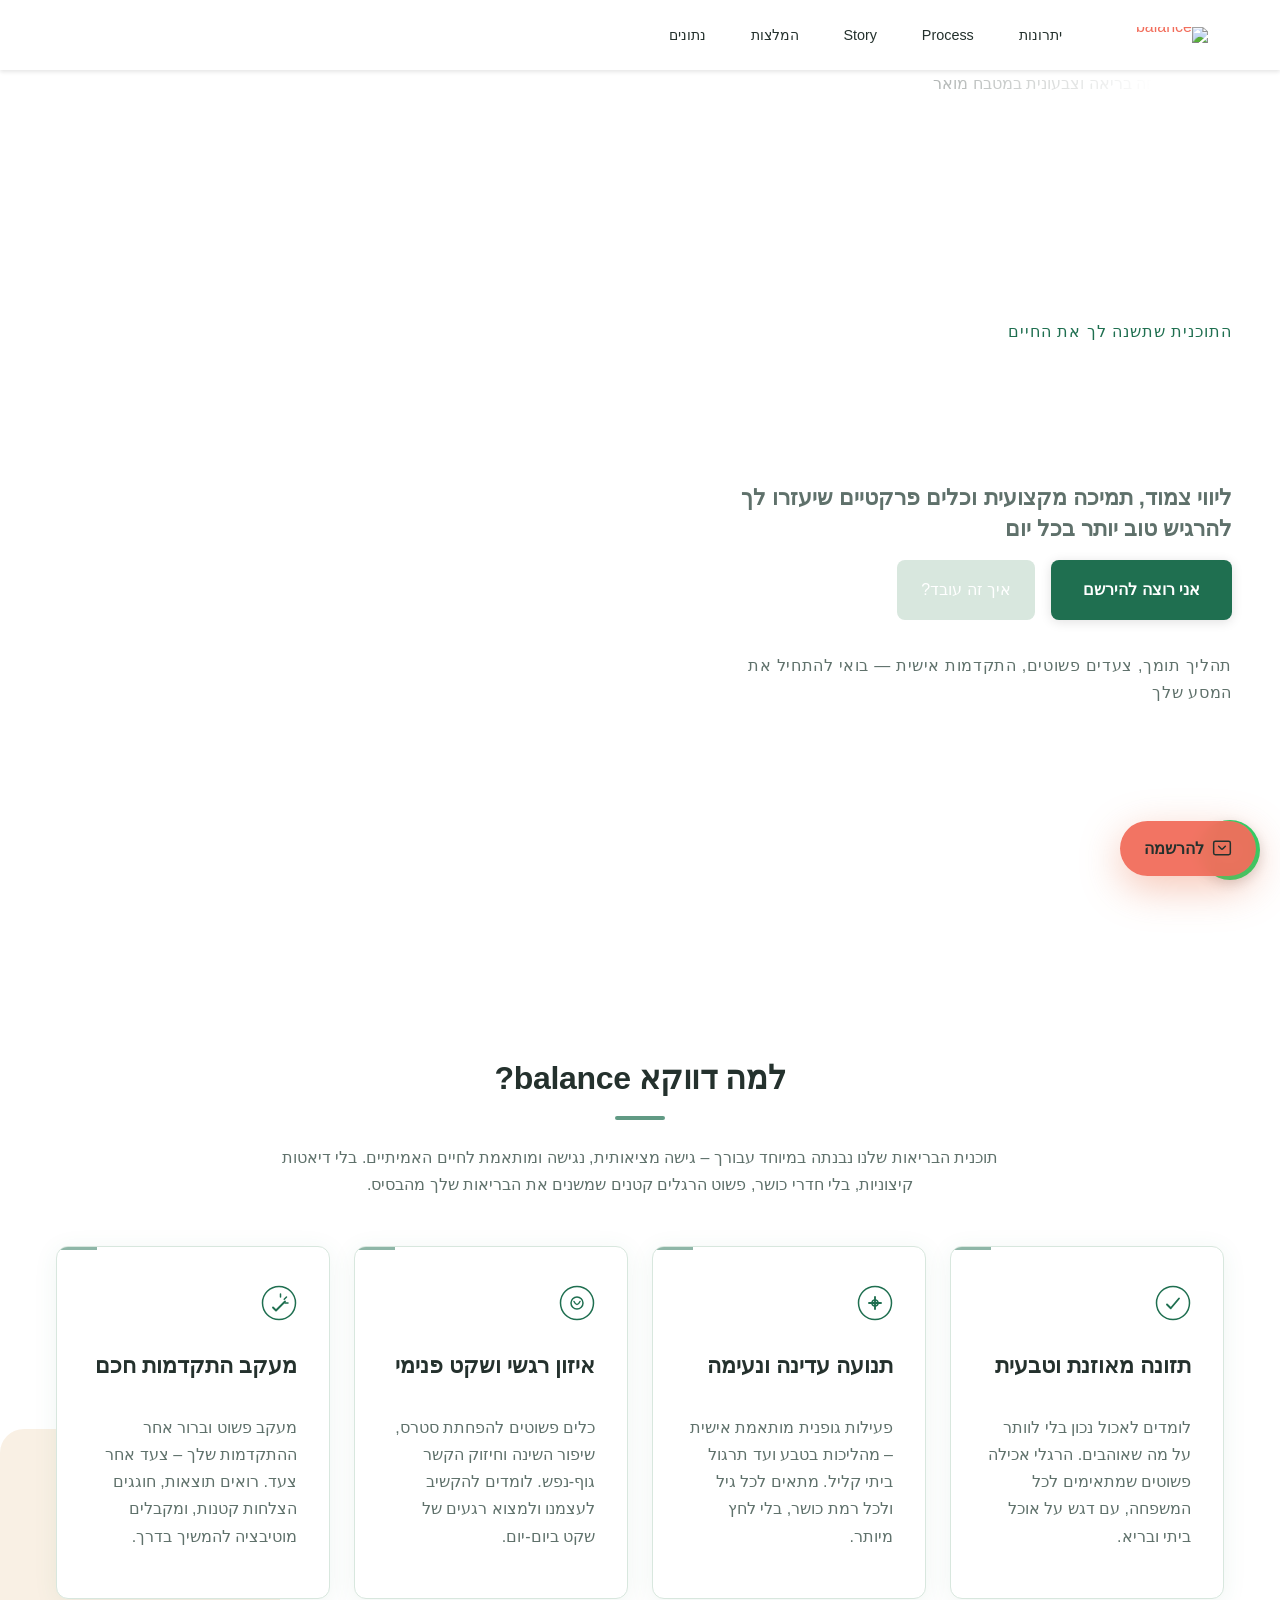
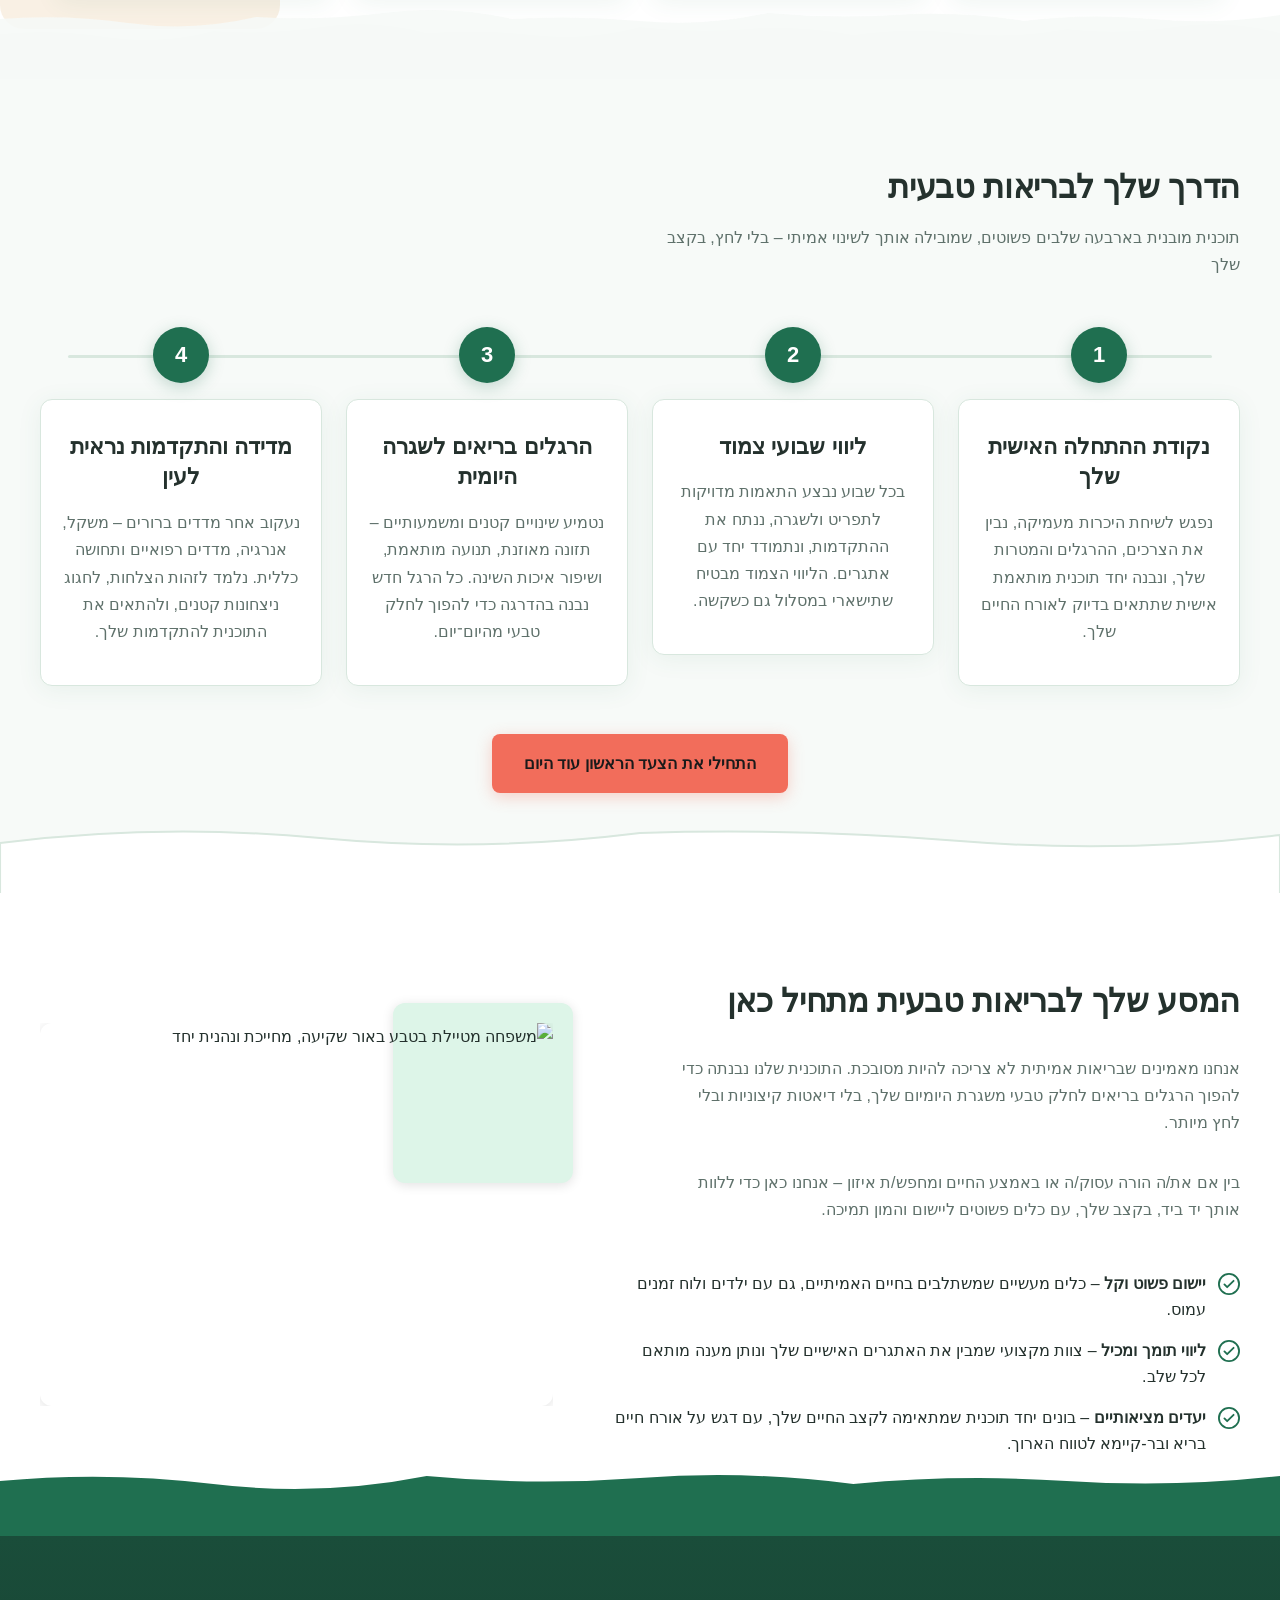
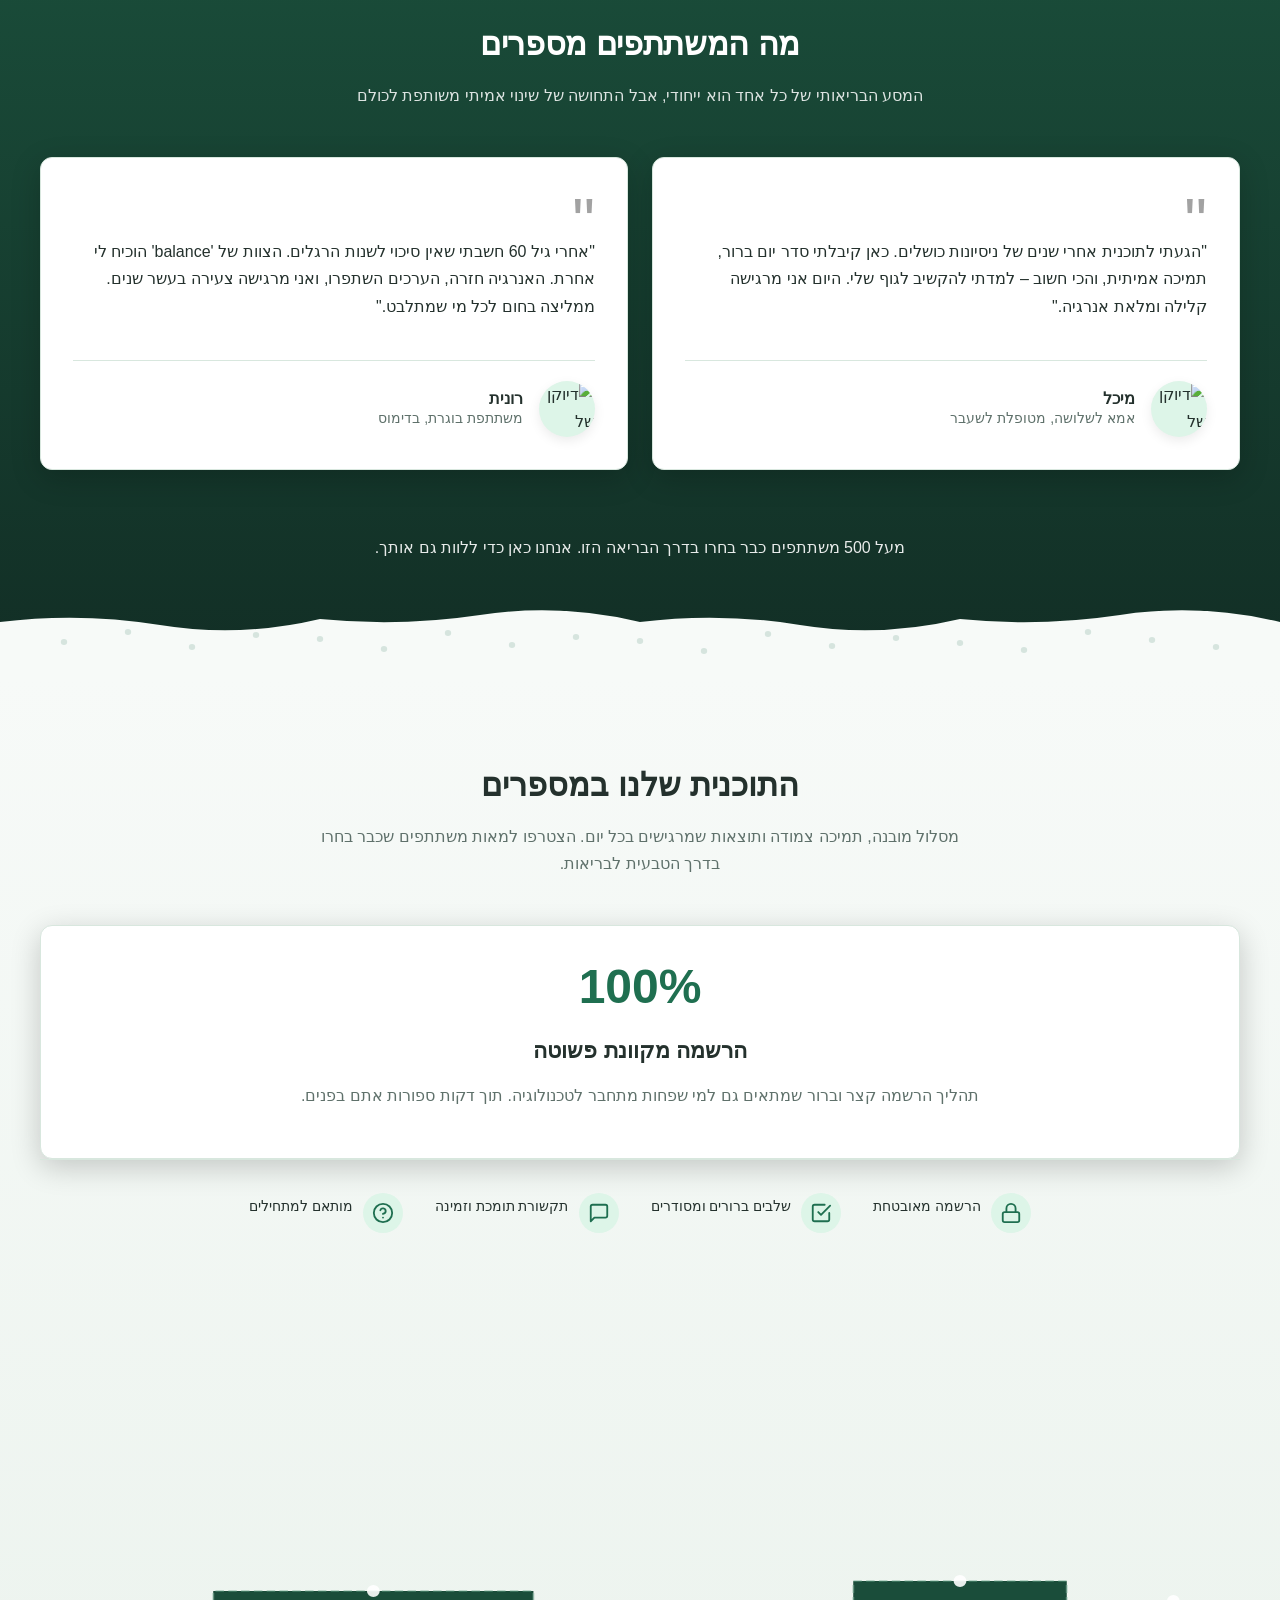
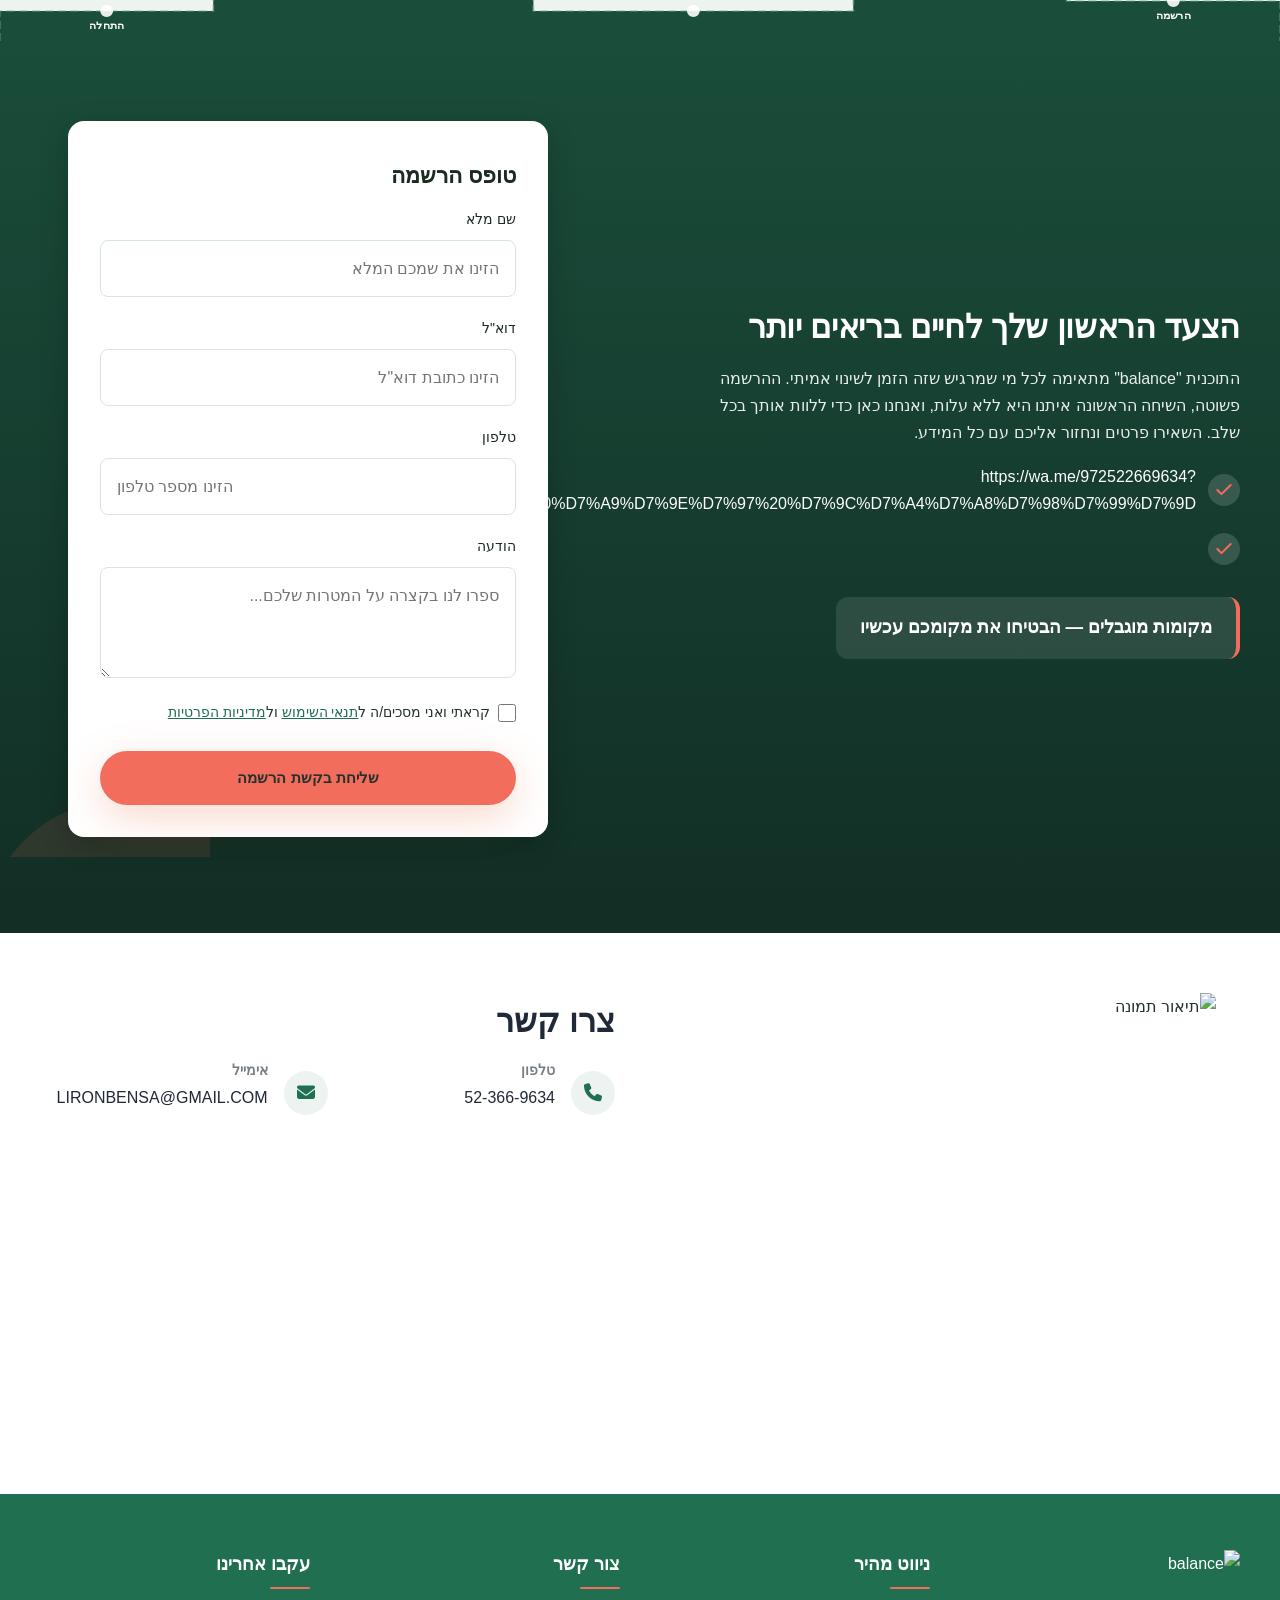
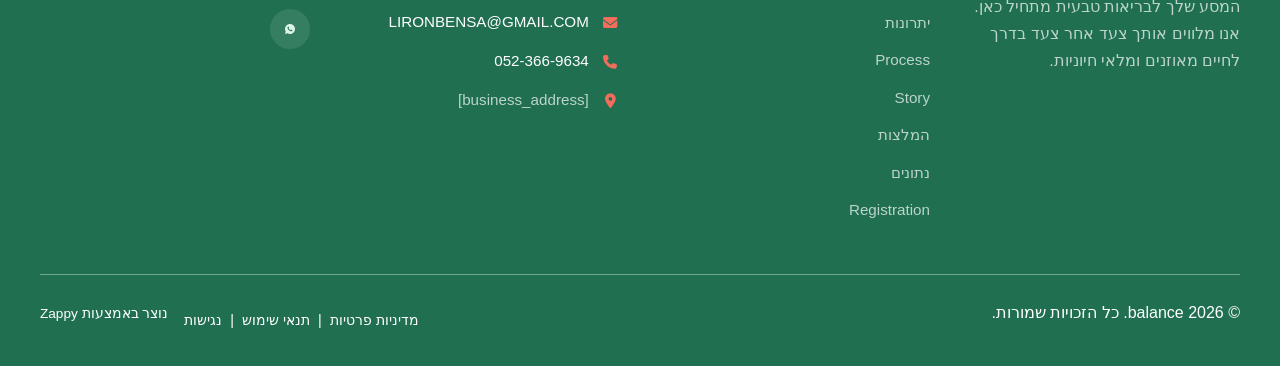
==== commit cb1356ee: "Incremental sync: 1 page(s) — update_text_width" ====
--- a/index.html
+++ b/index.html
@@ -837,11 +837,11 @@
   
   <main id="main">
     <section data-band-index="0" id="hero" class="index-hero-section" data-layout-spec="בית-hero" data-hero-treatment="fade-bleed" style="--hero-fade-color: var(--bg-light);" data-hero-type="fullscreen-scrim">
-  <div data-zappy-zoom-wrapper="true" data-element-id="img-1782987243710-e6vlpj8ge" data-element-type="image" data-zappy-zoom-wrapper-width-mode="full" style="position: absolute !important; top: 0px !important; left: 0px !important; width: 100% !important; height: 100% !important; max-width: none !important; margin-left: 0px !important; margin-right: 0px !important; z-index: 0 !important; overflow: hidden !important;" data-zappy-zoom-clip="true" data-zappy-wrapper-margins-applied="true" data-zappy-zoom-wrapper-align="center"><img loading="eager" fetchpriority="high" class="hero-fade-img" data-hero-bg="true" data-placeholder="index-hero-image-1" data-context="A calm adult preparing a colorful healthy meal near a sunlit window with natural greenery, shot in warm natural light with a soft depth of field. The subject is positioned on the left side of the frame, leaving the right side clean for text overlay." width="1200" height="600" src="/assets/site-index-hero-image-1.webp" alt="אישה מכינה ארוחה בריאה וצבעונית במטבח מואר" data-hero-background="true" data-element-type="image" data-element-id="img-1782987243710-e6vlpj8ge" style="object-position: 0% 50%; margin: 0px !important; position: absolute !important; left: 0% !important; top: 0% !important; width: 100% !important; height: 100% !important; max-width: none !important; max-height: none !important; display: block !important; object-fit: cover !important;" data-zappy-zoom="1"></div>
+  <div data-zappy-zoom-wrapper="true" data-element-id="img-1782987243710-e6vlpj8ge" data-element-type="image" data-zappy-zoom-wrapper-width-mode="full" style="position: absolute !important; top: 0px !important; left: 0px !important; width: 100% !important; height: 100% !important; max-width: none !important; margin-left: 0px !important; margin-right: 0px !important; z-index: 0 !important; overflow: hidden !important;" data-zappy-zoom-clip="true" data-zappy-wrapper-margins-applied="true" data-zappy-zoom-wrapper-align="center"><img loading="eager" fetchpriority="high" class="hero-fade-img" data-hero-bg="true" data-placeholder="index-hero-image-1" data-context="A calm adult preparing a colorful healthy meal near a sunlit window with natural greenery, shot in warm natural light with a soft depth of field. The subject is positioned on the left side of the frame, leaving the right side clean for text overlay." width="1200" height="600" src="/assets/site-index-hero-image-1.webp" alt="אישה מכינה ארוחה בריאה וצבעונית במטבח מואר" data-hero-background="true" data-element-type="image" data-element-id="img-1782987243710-e6vlpj8ge" style="object-position: 0% 50% !important; margin: 0px !important; position: absolute !important; left: 0% !important; top: 0% !important; width: 100% !important; height: 100% !important; max-width: none !important; max-height: none !important; display: block !important; object-fit: cover !important;" data-zappy-zoom="1" data-zappy-object-position="0% 50%"></div>
   
   <div class="hero-fade-content">
-    <p class="hero-eyebrow">התוכנית שתשנה לך את החיים</p>
-    <h1 class="hero-headline" style="">לבנות בלבד</h1>
+    <p class="hero-eyebrow" style="">התוכנית שתשנה לך את החיים</p>
+    <h1 class="hero-headline" style="box-sizing: border-box !important; display: block !important; width: min(1095px, max(100%, -48px + 100vw)) !important; max-width: 1095px !important; margin-left: calc(0.5 * (100% - min(1095px, max(100%, -48px + 100vw)))) !important; margin-right: calc(0.5 * (100% - min(1095px, max(100%, -48px + 100vw)))) !important; margin-inline: calc(0.5 * (100% - min(1095px, max(100%, -48px + 100vw)))) !important;" data-element-id="move-1782990256450-cj3b7f1v" data-zappy-text-width="custom"><span style="color: #24312d !important"><h1 style="text-align: end;"></h1><h1>לבנות בלבד</h1></span></h1>
     <h3 class="hero-subtitle">ליווי צמוד, תמיכה מקצועית וכלים פרקטיים שיעזרו לך להרגיש טוב יותר בכל יום</h3>
     
     <div class="hero-cta-row">
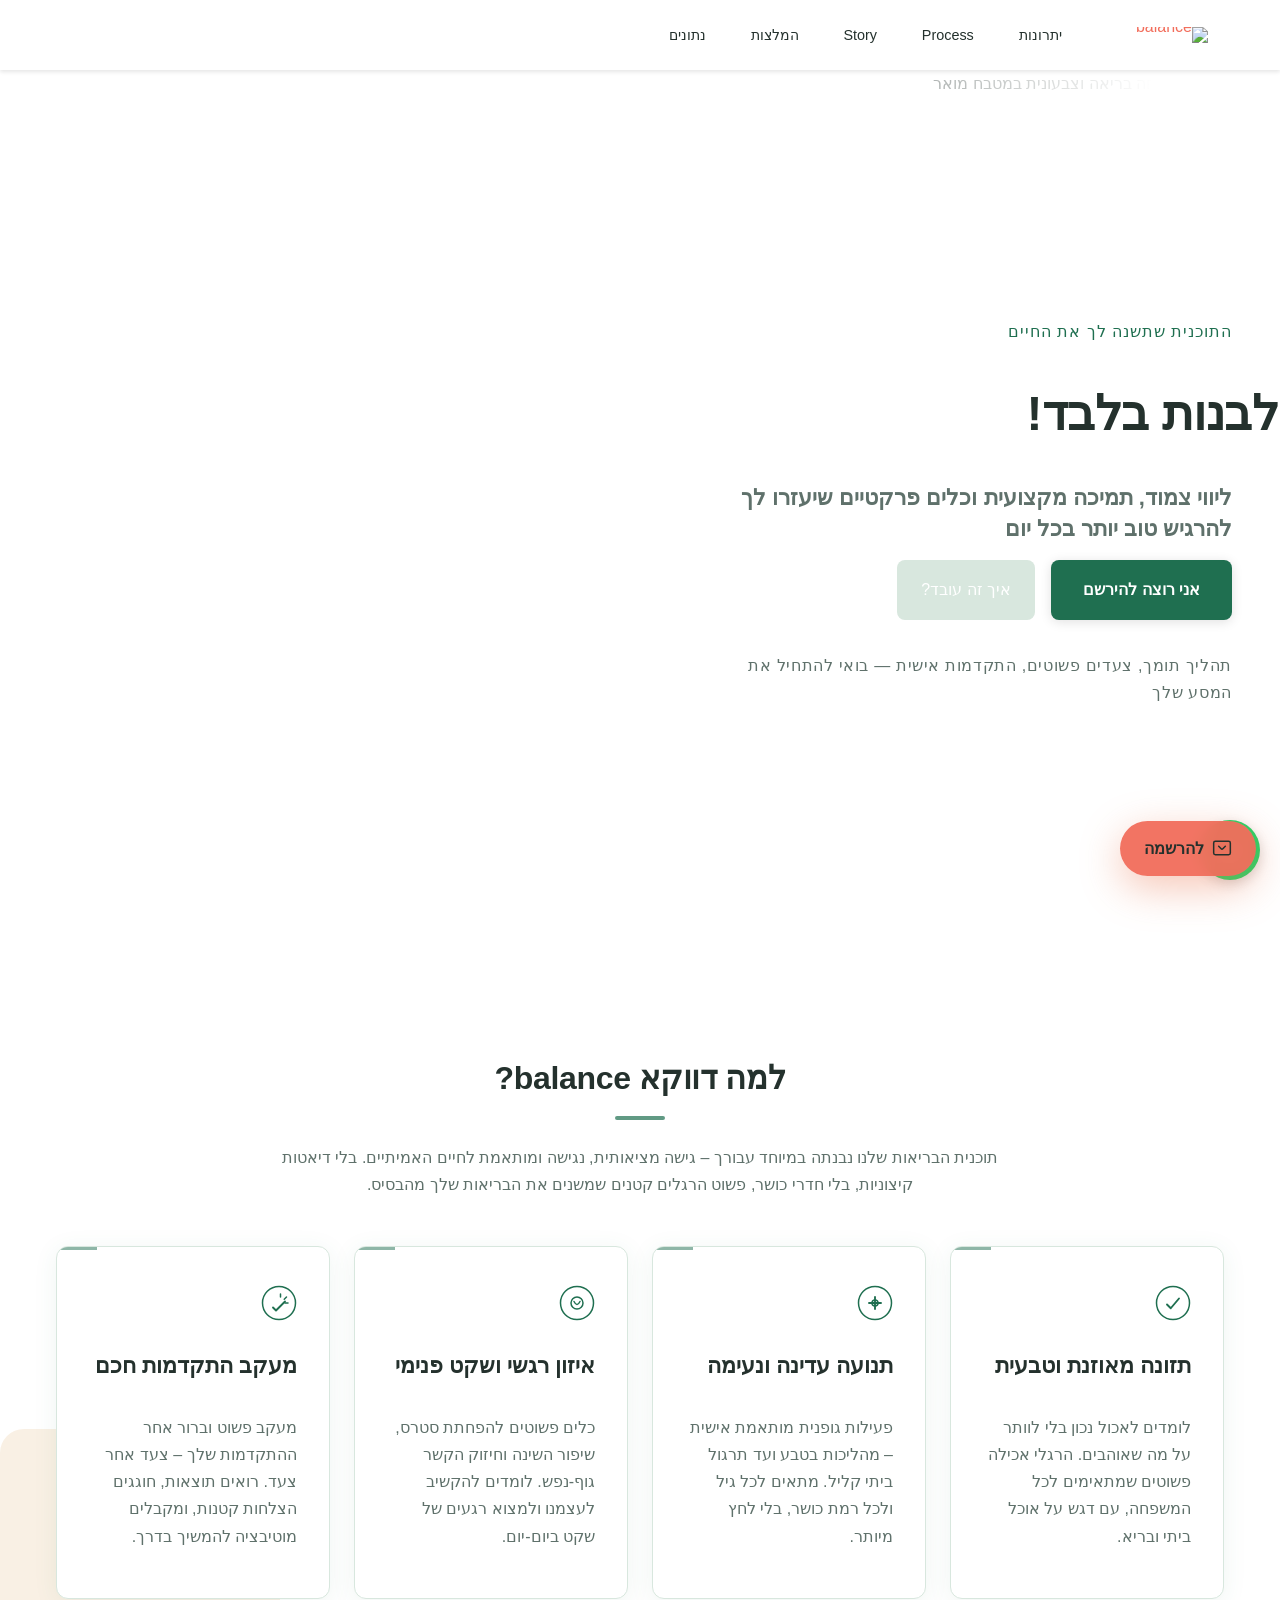
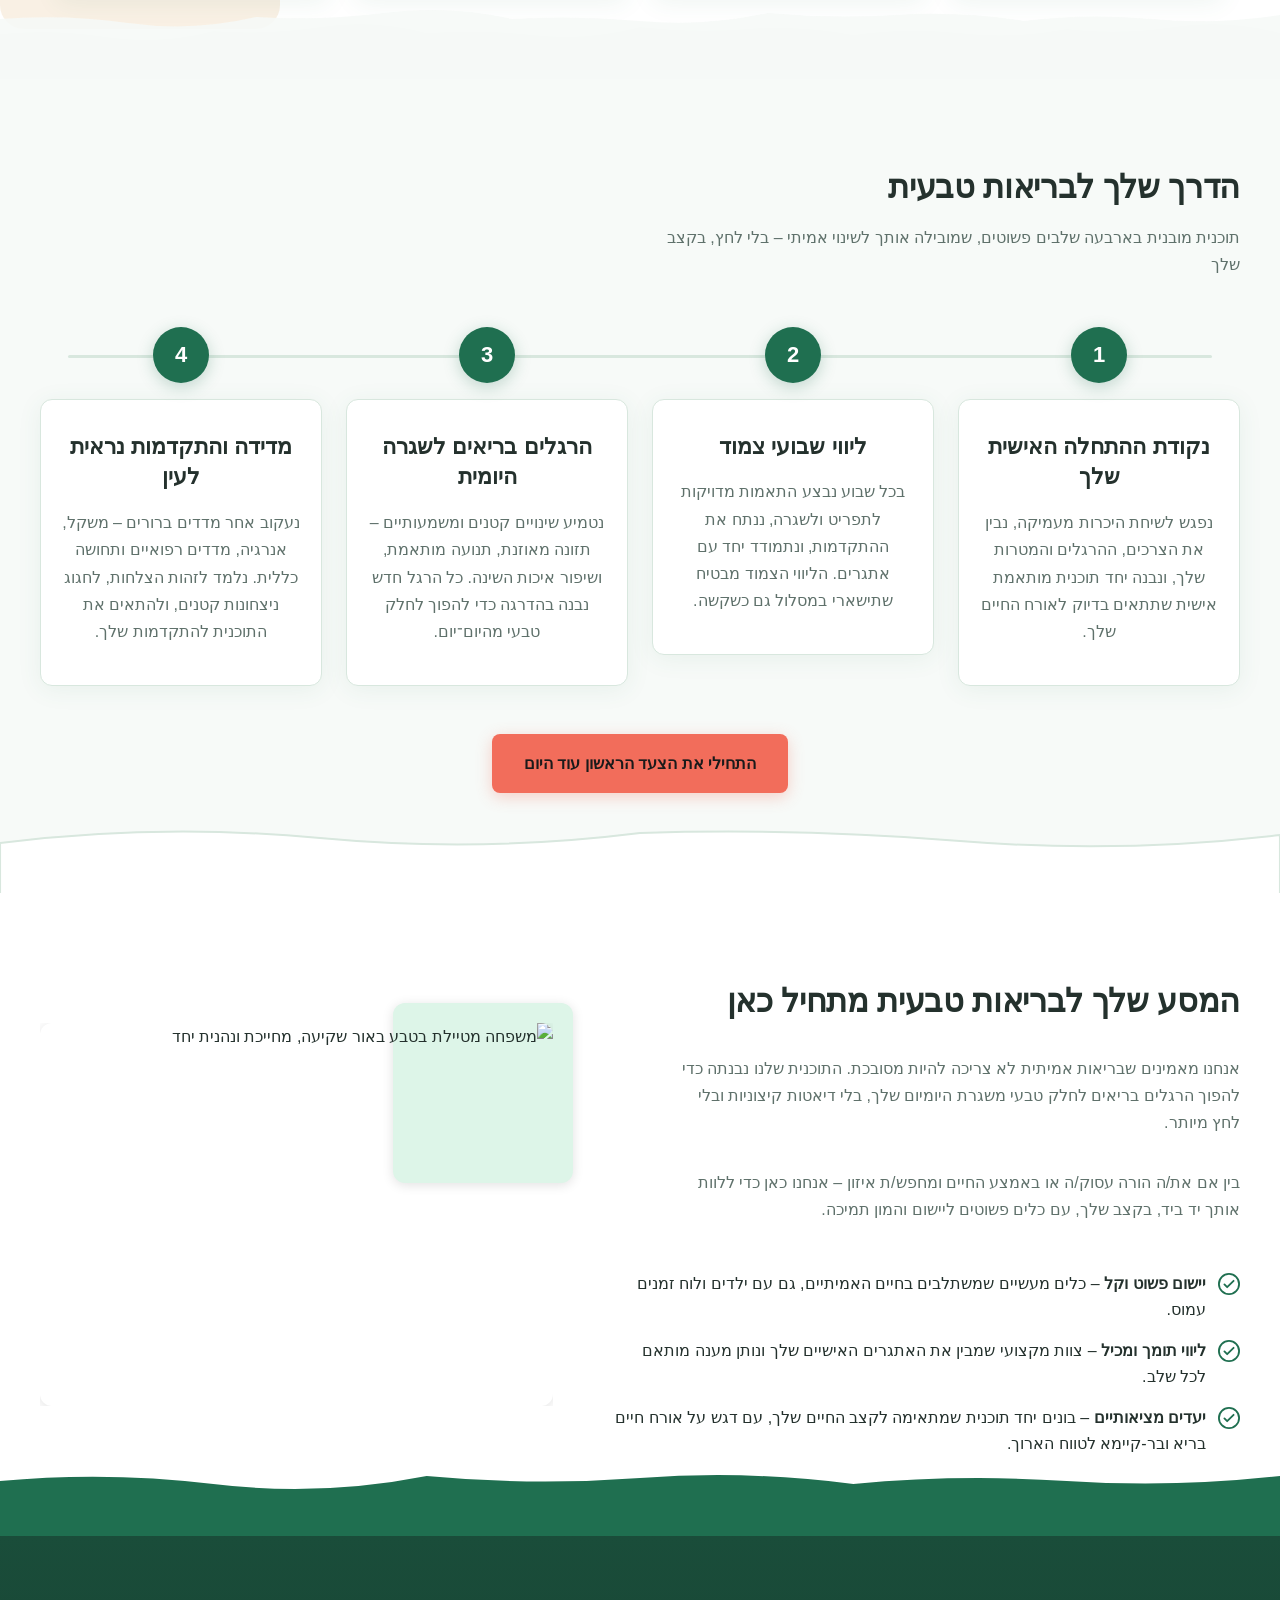
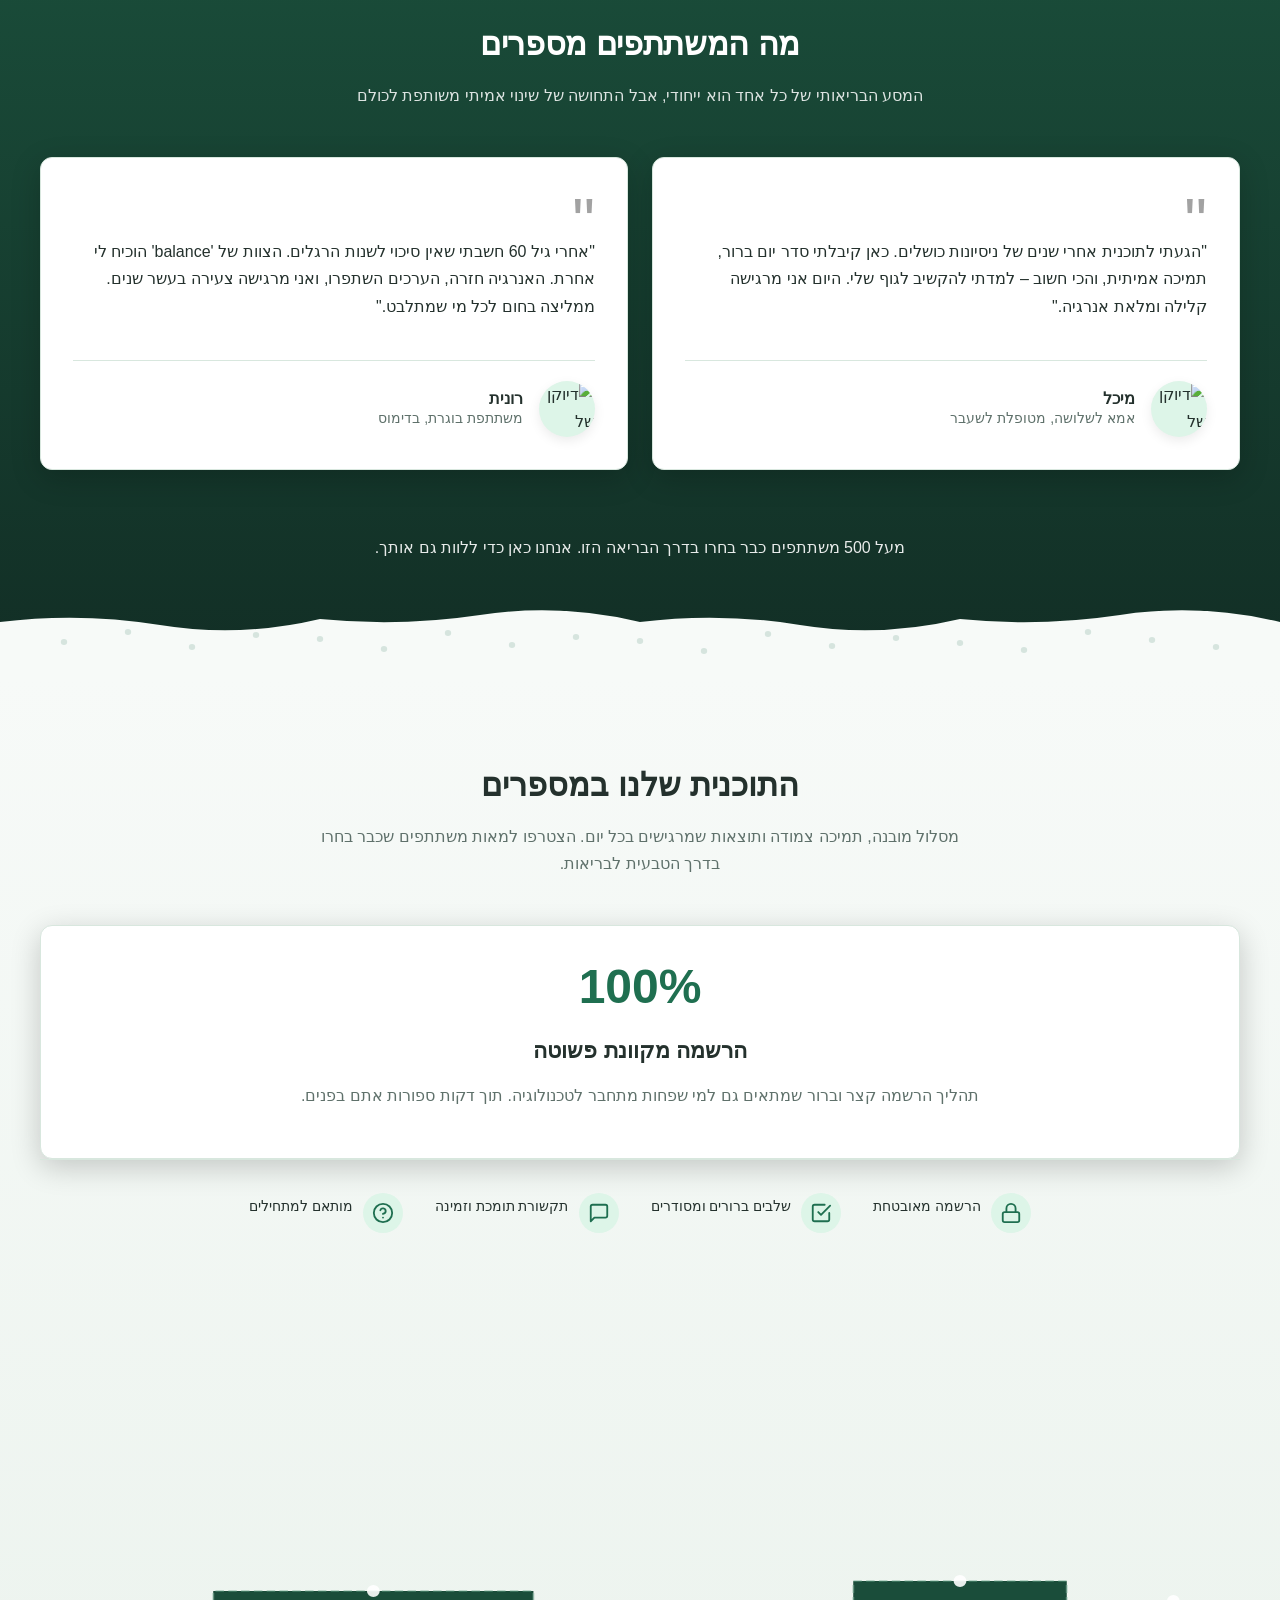
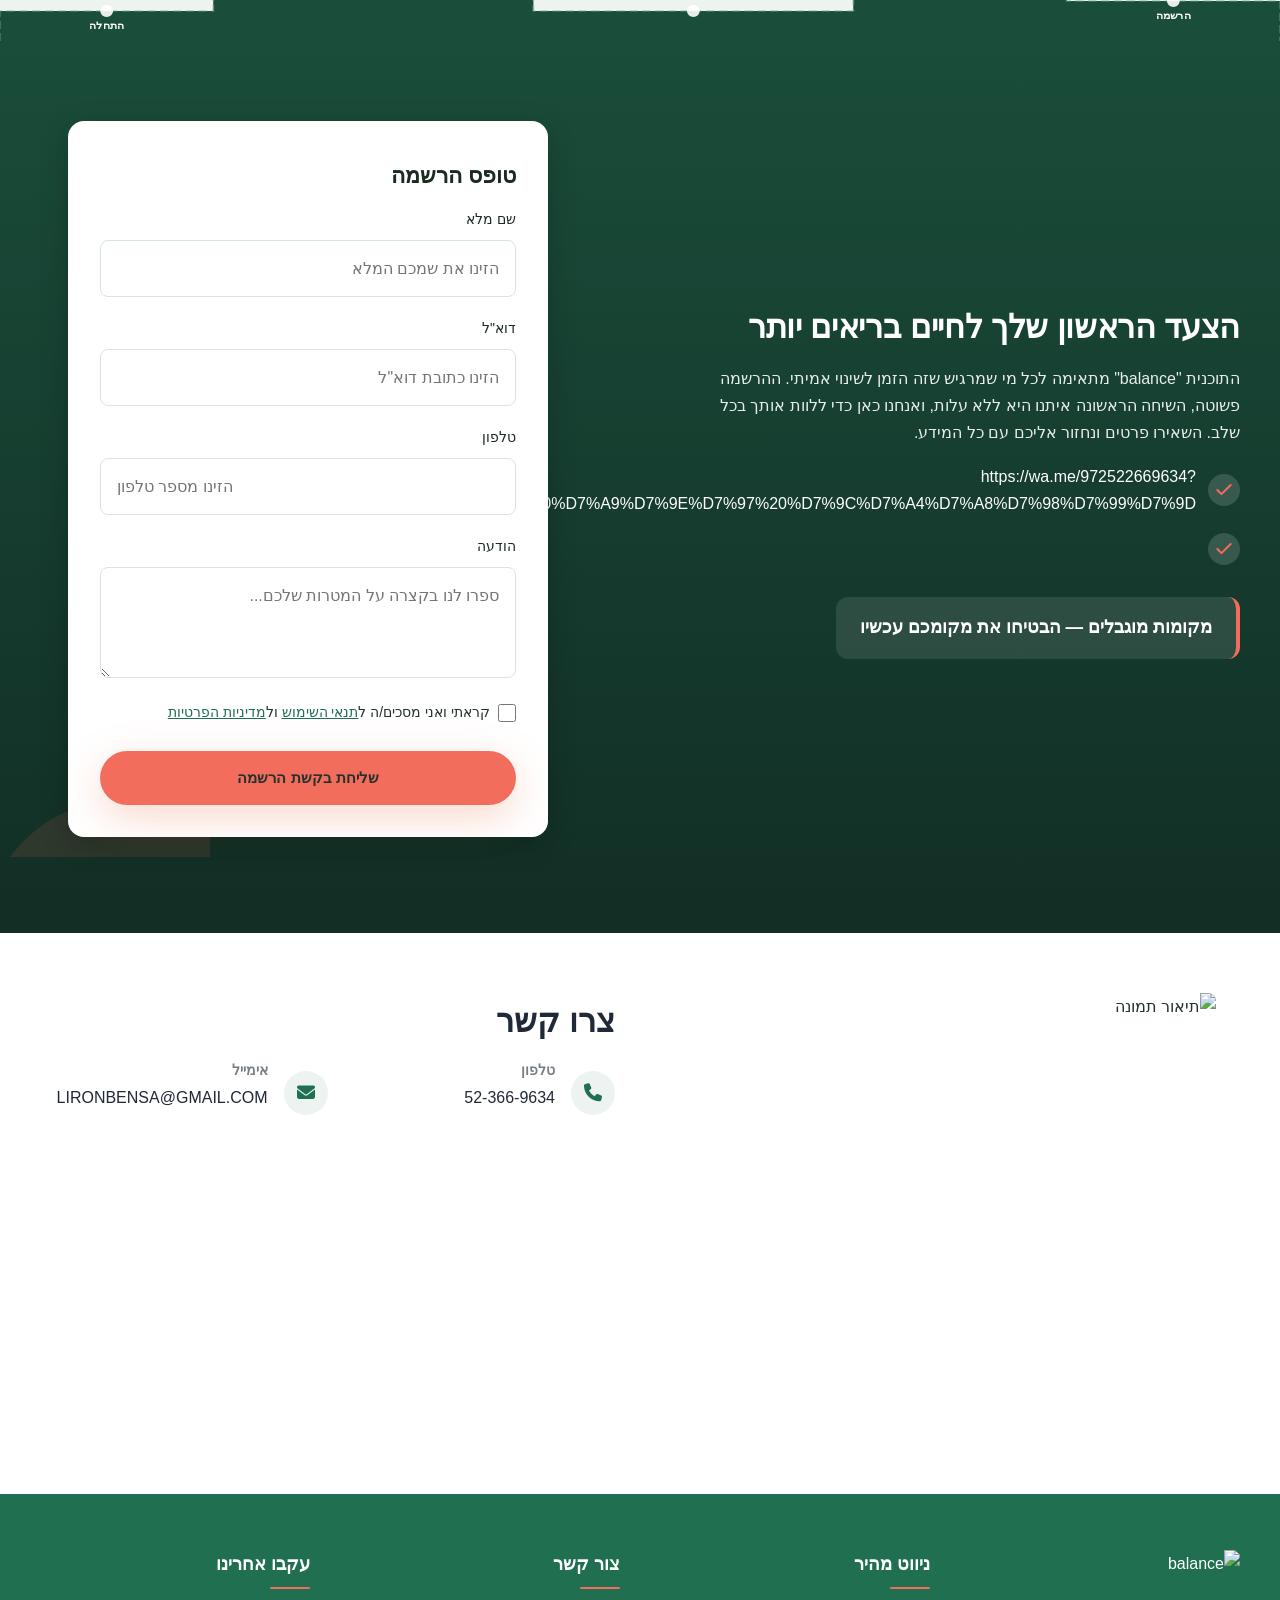
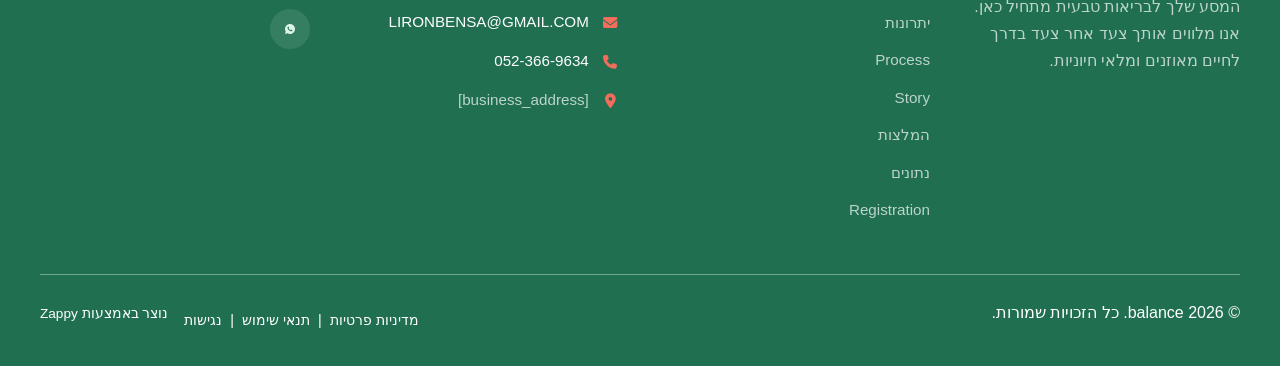
==== commit 4141995a: "Incremental sync: 1 page(s) — update_text" ====
--- a/index.html
+++ b/index.html
@@ -841,7 +841,7 @@
   
   <div class="hero-fade-content">
     <p class="hero-eyebrow" style="">התוכנית שתשנה לך את החיים</p>
-    <h1 class="hero-headline" style="box-sizing: border-box !important; display: block !important; width: min(1095px, max(100%, -48px + 100vw)) !important; max-width: 1095px !important; margin-left: calc(0.5 * (100% - min(1095px, max(100%, -48px + 100vw)))) !important; margin-right: calc(0.5 * (100% - min(1095px, max(100%, -48px + 100vw)))) !important; margin-inline: calc(0.5 * (100% - min(1095px, max(100%, -48px + 100vw)))) !important;" data-element-id="move-1782990256450-cj3b7f1v" data-zappy-text-width="custom"><span style="color: #24312d !important"><h1 style="text-align: end;"></h1><h1>לבנות בלבד</h1></span></h1>
+    <h1 class="hero-headline" style="box-sizing: border-box !important; display: block !important; width: min(1095px, max(100%, -48px + 100vw)) !important; max-width: 1095px !important; margin-left: calc(0.5 * (100% - min(1095px, max(100%, -48px + 100vw)))) !important; margin-right: calc(0.5 * (100% - min(1095px, max(100%, -48px + 100vw)))) !important; margin-inline: calc(0.5 * (100% - min(1095px, max(100%, -48px + 100vw)))) !important;" data-element-id="move-1782990256450-cj3b7f1v" data-zappy-text-width="custom"><span style="color: #24312d !important"><h1 style="text-align: end;"></h1><h1 style="">לבנות בלבדןלבנות בלבד!</h1></span></h1>
     <h3 class="hero-subtitle">ליווי צמוד, תמיכה מקצועית וכלים פרקטיים שיעזרו לך להרגיש טוב יותר בכל יום</h3>
     
     <div class="hero-cta-row">
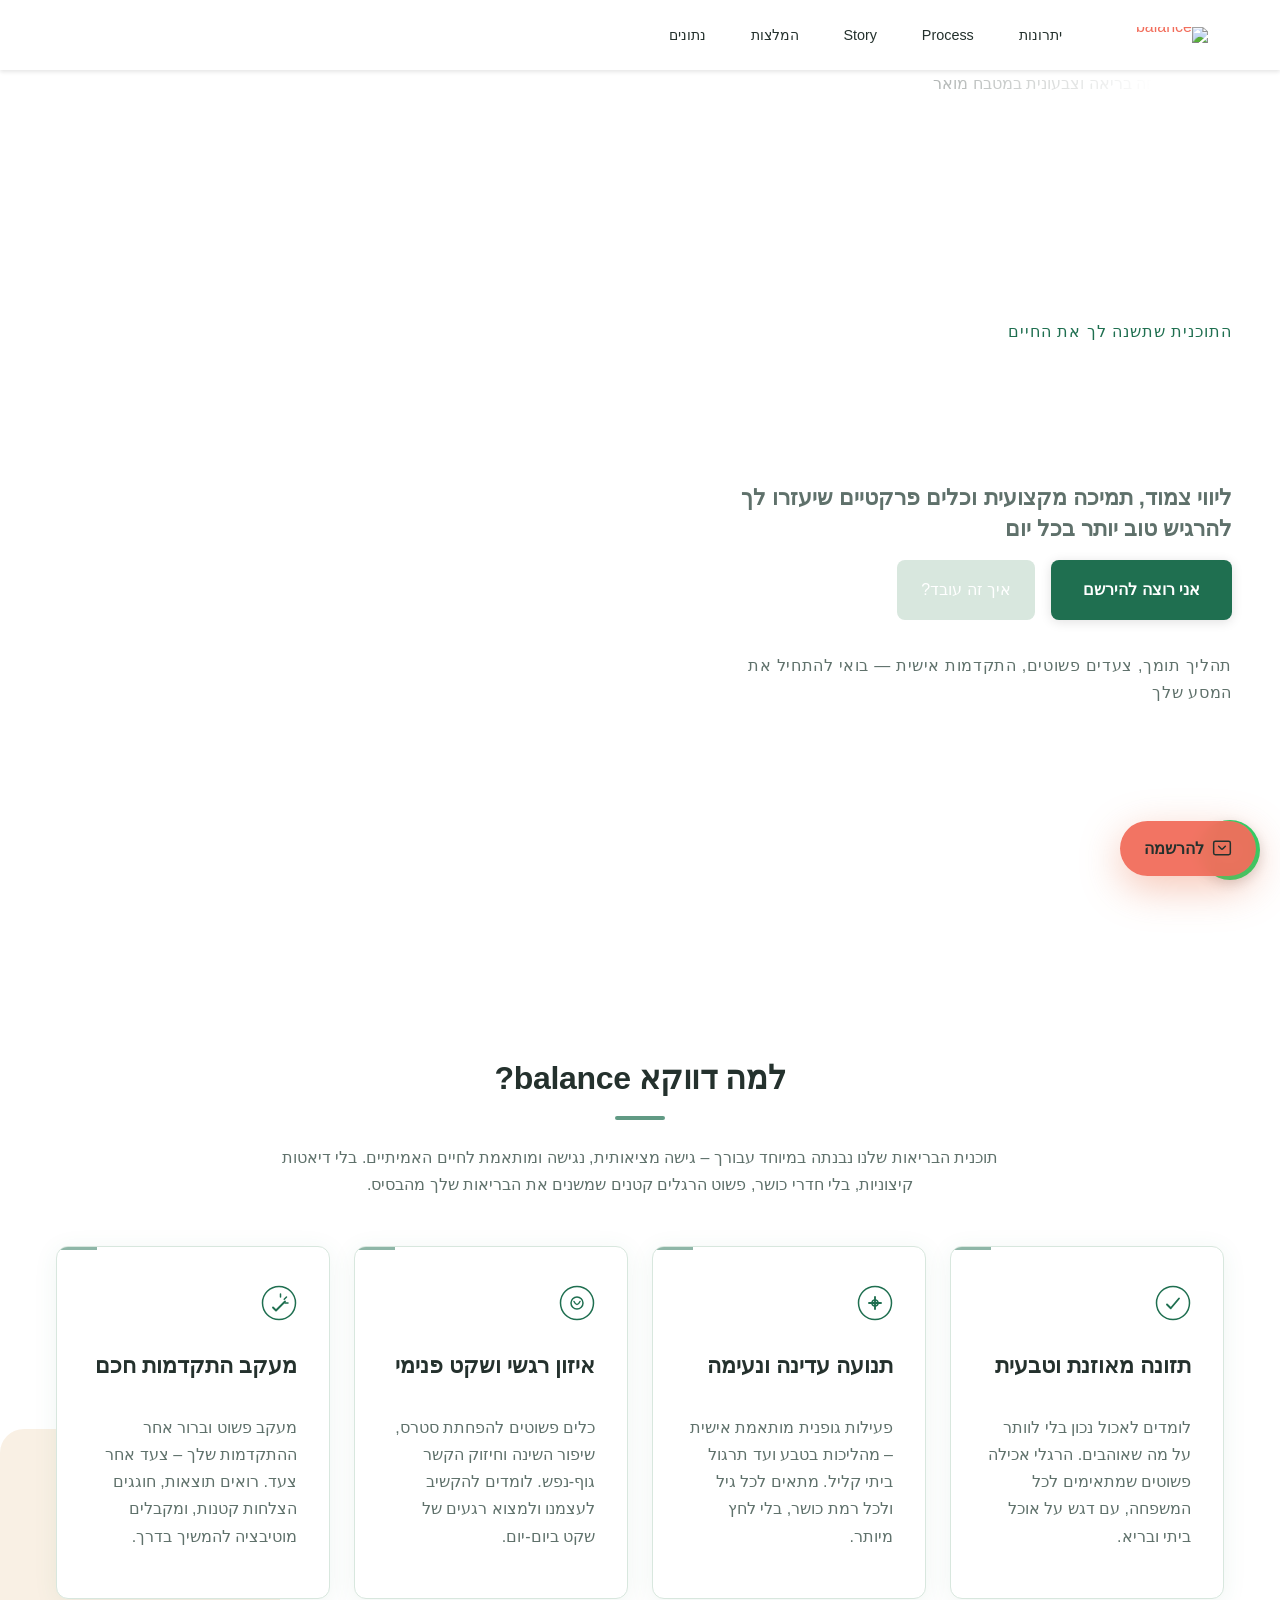
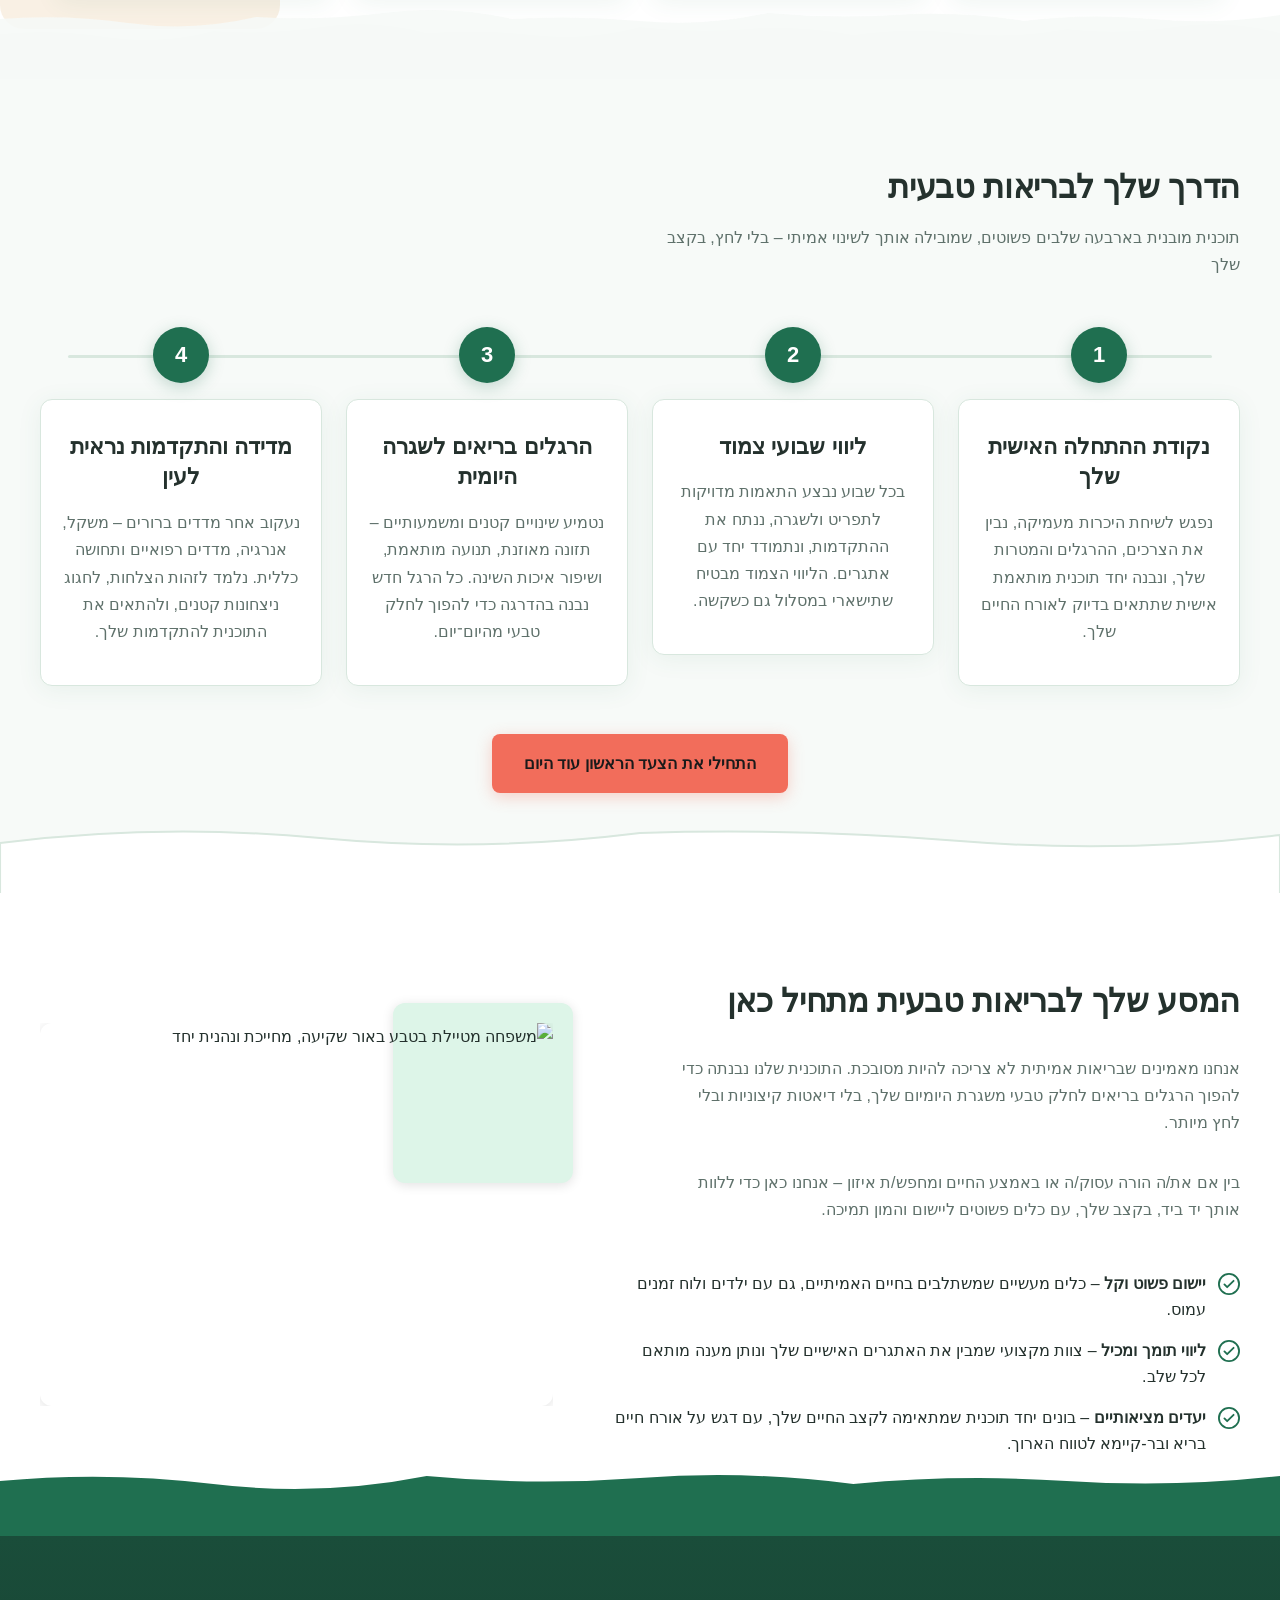
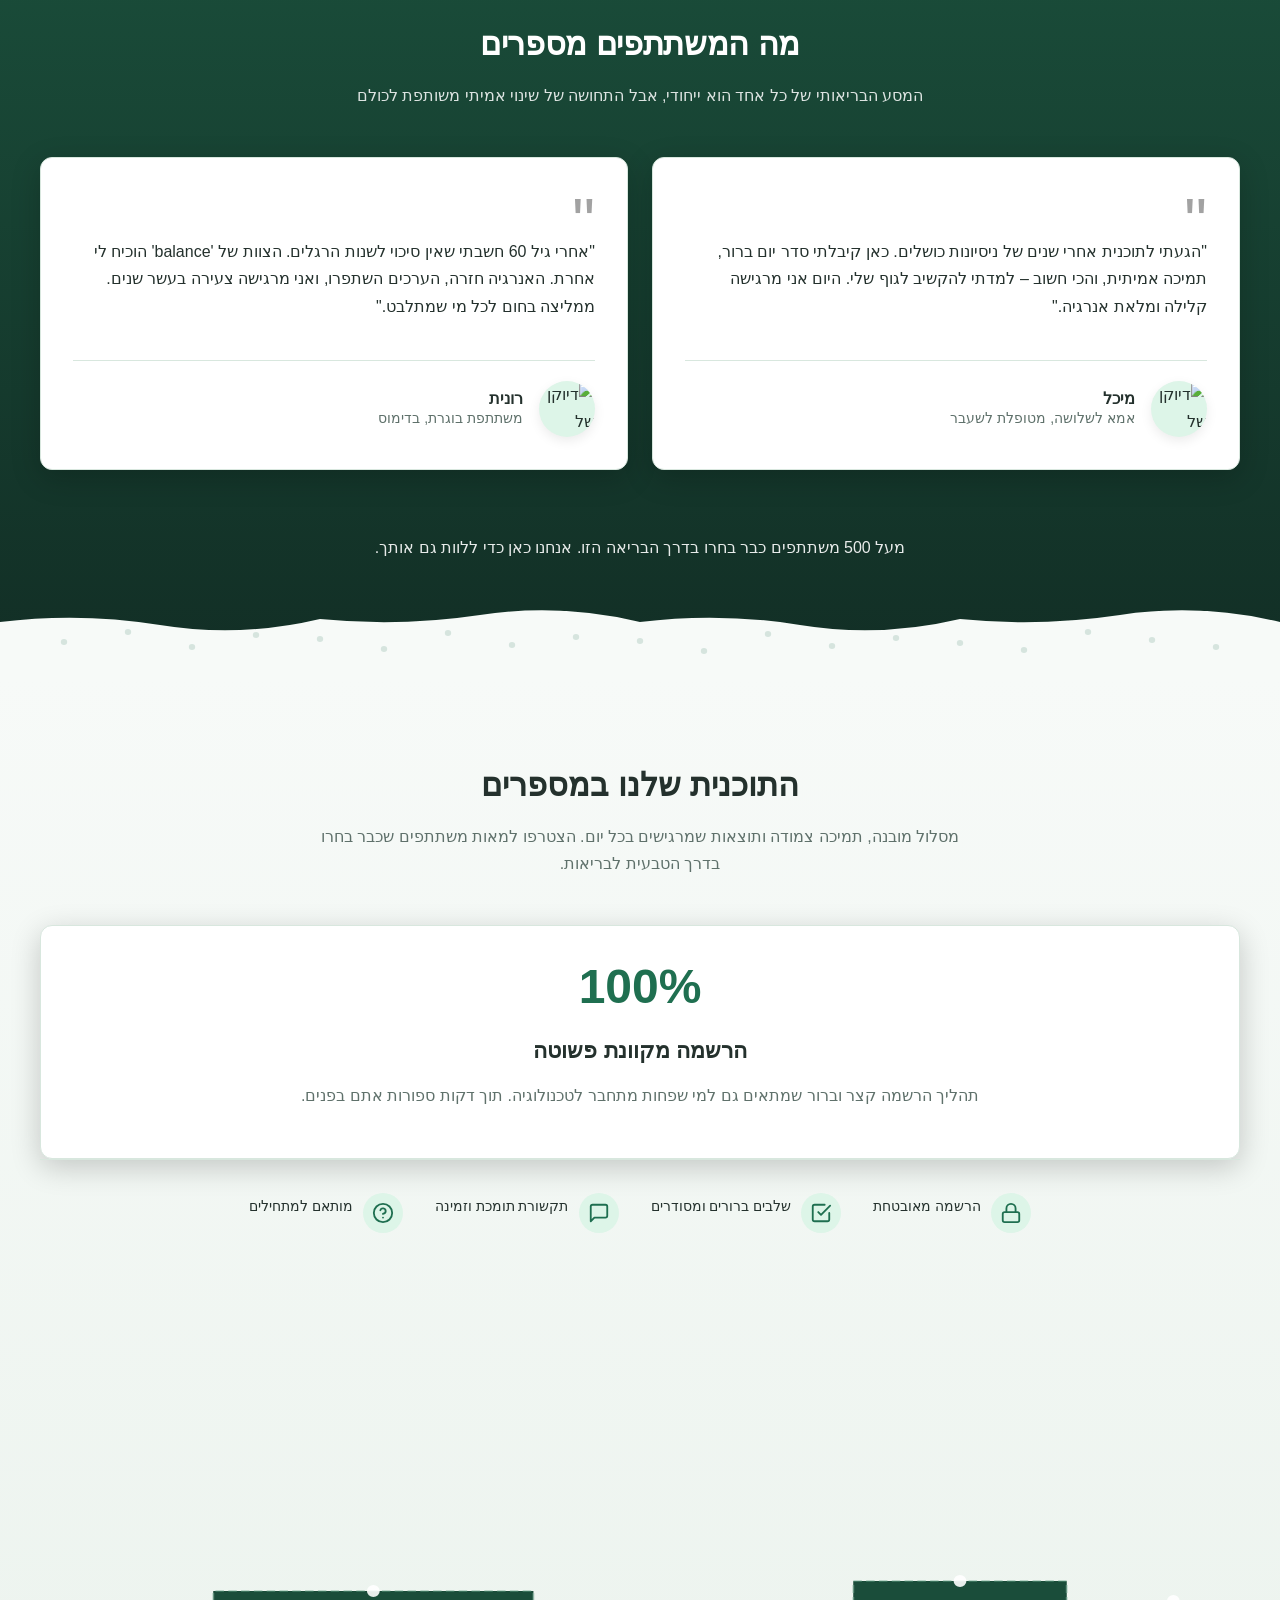
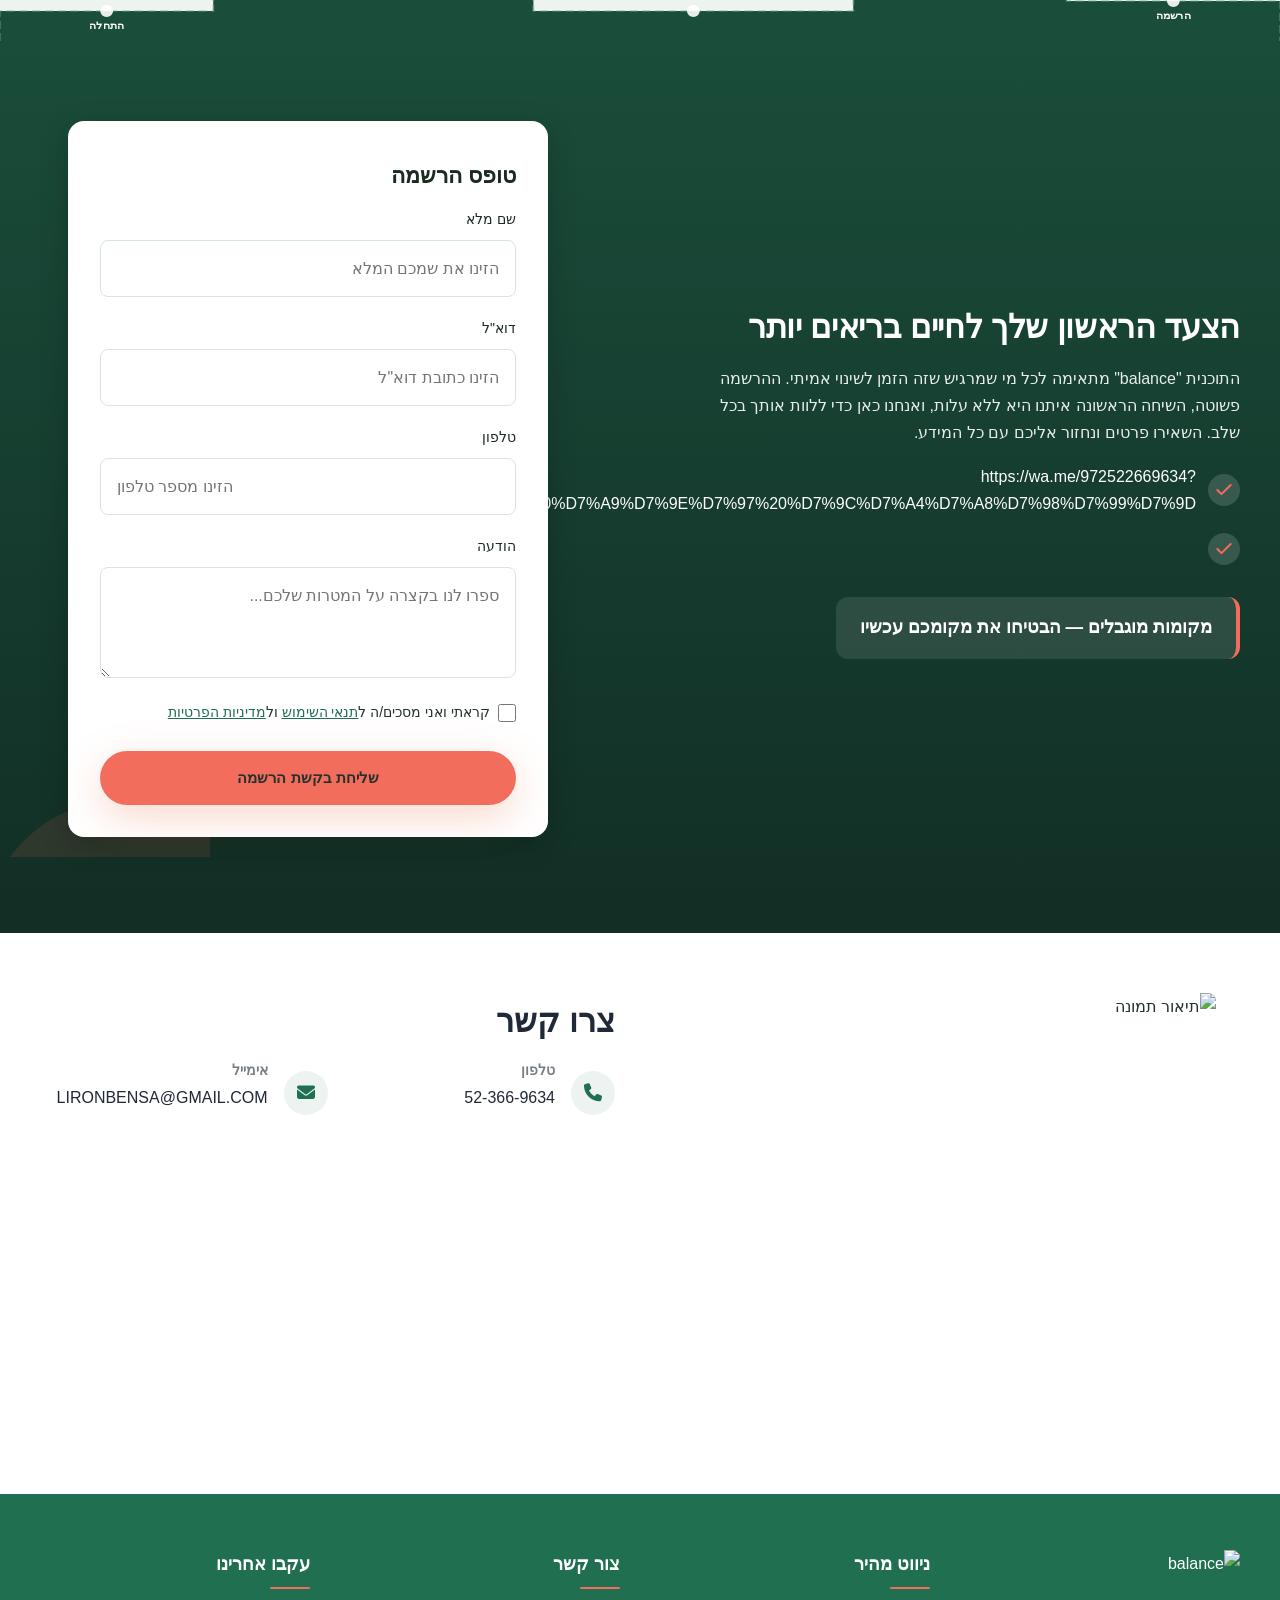
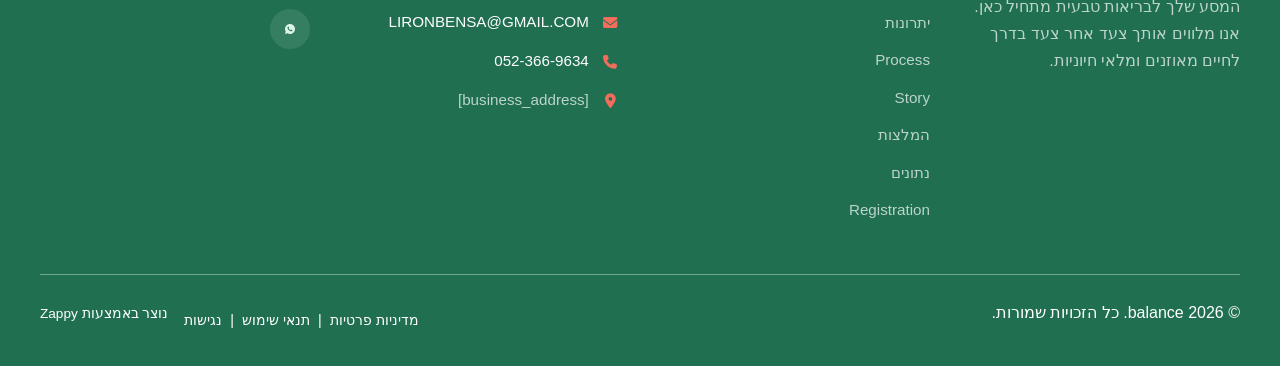
==== commit df7a4e4f: "Incremental sync: 1 page(s) — update_alignment" ====
--- a/index.html
+++ b/index.html
@@ -841,7 +841,7 @@
   
   <div class="hero-fade-content">
     <p class="hero-eyebrow" style="">התוכנית שתשנה לך את החיים</p>
-    <h1 class="hero-headline" style="box-sizing: border-box !important; display: block !important; width: min(1095px, max(100%, -48px + 100vw)) !important; max-width: 1095px !important; margin-left: calc(0.5 * (100% - min(1095px, max(100%, -48px + 100vw)))) !important; margin-right: calc(0.5 * (100% - min(1095px, max(100%, -48px + 100vw)))) !important; margin-inline: calc(0.5 * (100% - min(1095px, max(100%, -48px + 100vw)))) !important;" data-element-id="move-1782990256450-cj3b7f1v" data-zappy-text-width="custom"><span style="color: #24312d !important"><h1 style="text-align: end;"></h1><h1 style="">לבנות בלבדןלבנות בלבד!</h1></span></h1>
+    <h1 class="hero-headline" style="box-sizing: border-box; max-width: 1095px; width: min(1095px, max(100%, -48px + 100vw)); margin-left: calc(0.5 * (100% - min(1095px, max(100%, -48px + 100vw)))); margin-right: calc(0.5 * (100% - min(1095px, max(100%, -48px + 100vw)))); display: block;" data-element-id="move-1782990256450-cj3b7f1v" data-zappy-text-width="custom"><span style="color: #24312d !important"><h1 style="text-align: end;"></h1><h1 style="text-align: end;"></h1><h1>לבנות בלבד!</h1></span></h1>
     <h3 class="hero-subtitle">ליווי צמוד, תמיכה מקצועית וכלים פרקטיים שיעזרו לך להרגיש טוב יותר בכל יום</h3>
     
     <div class="hero-cta-row">
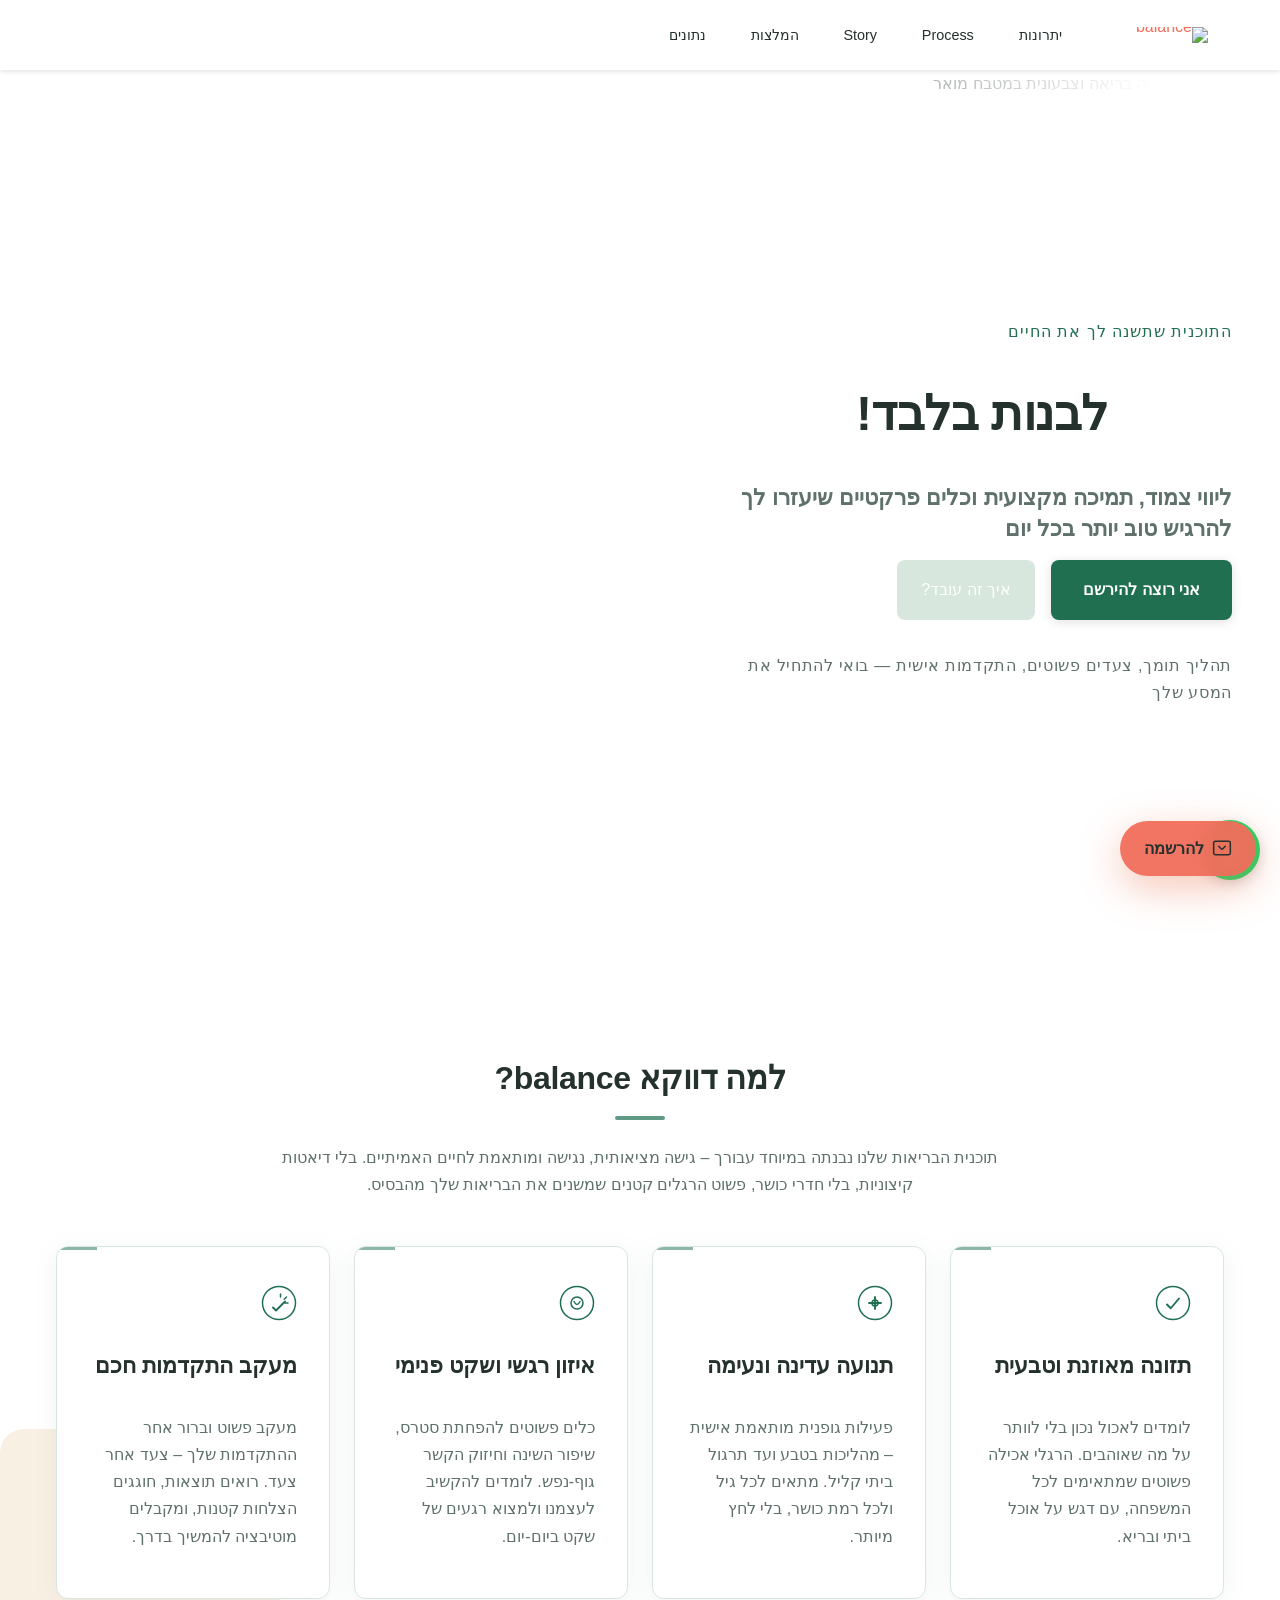
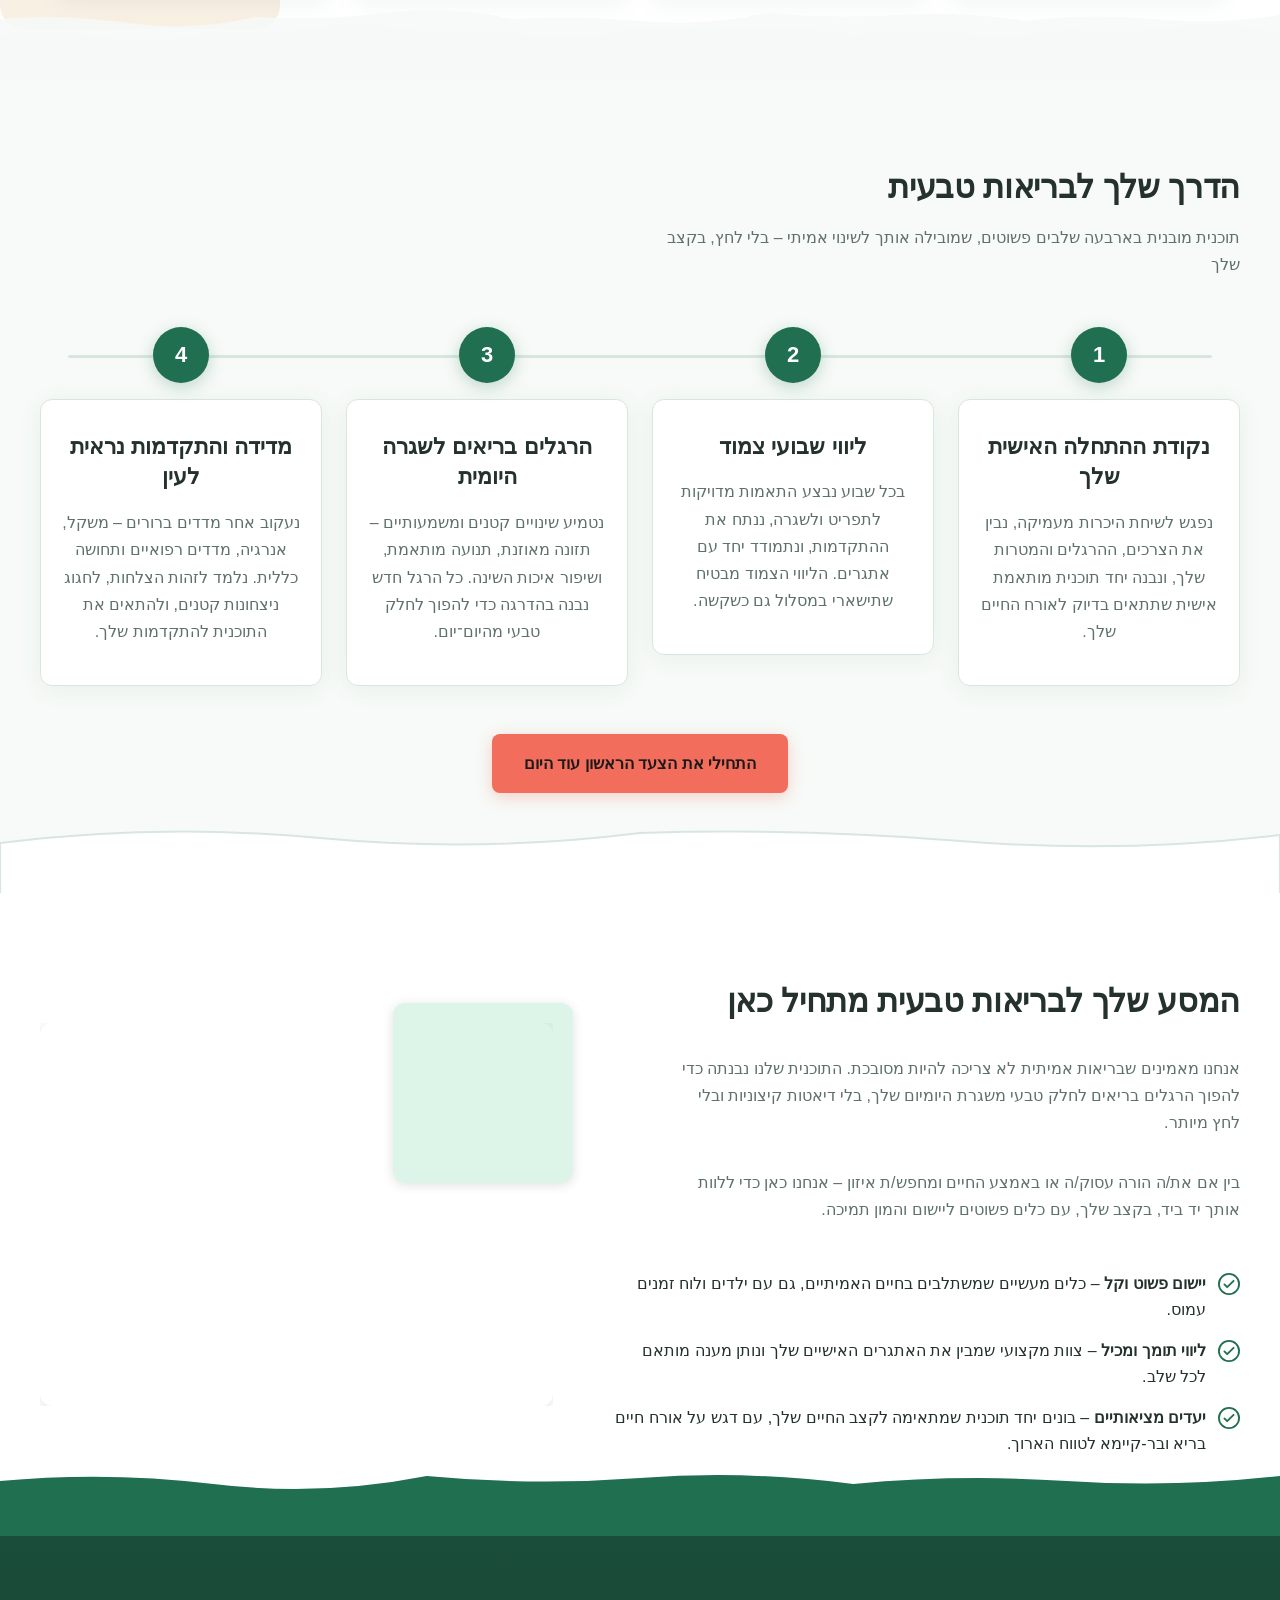
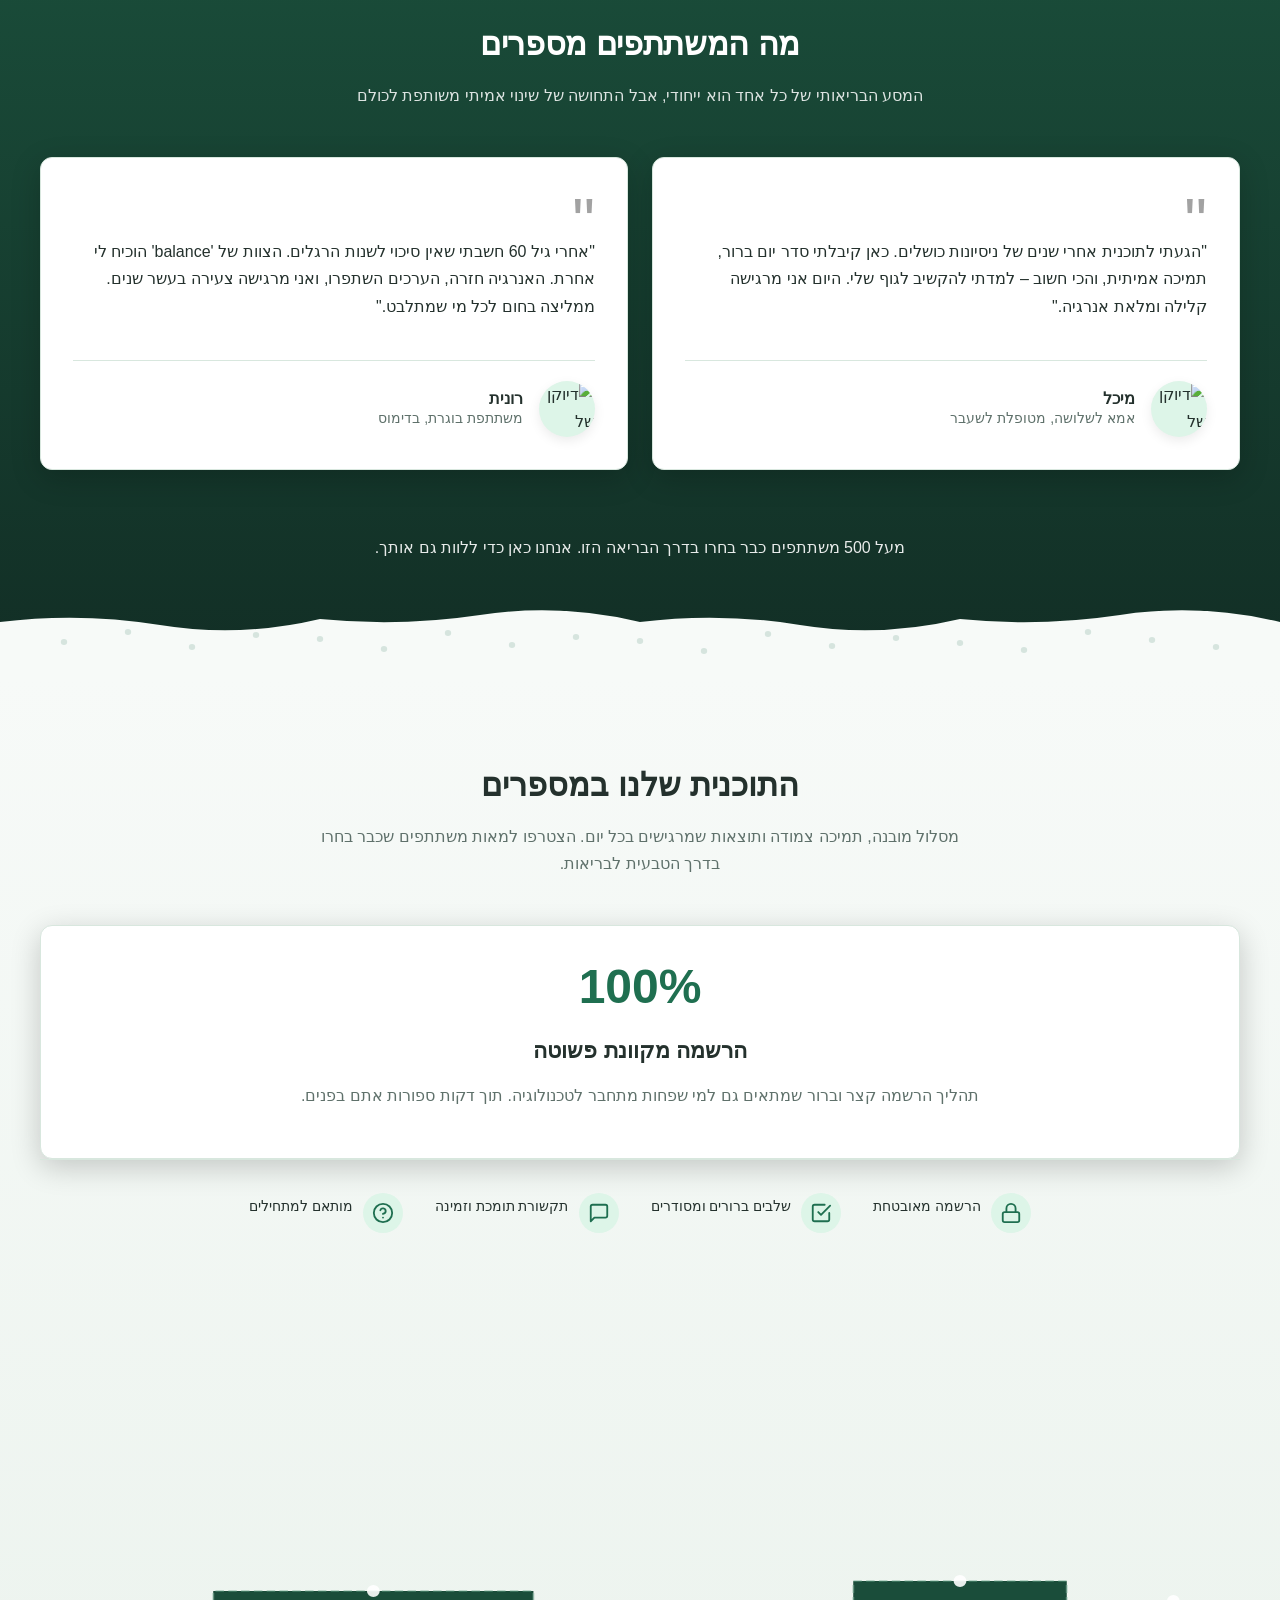
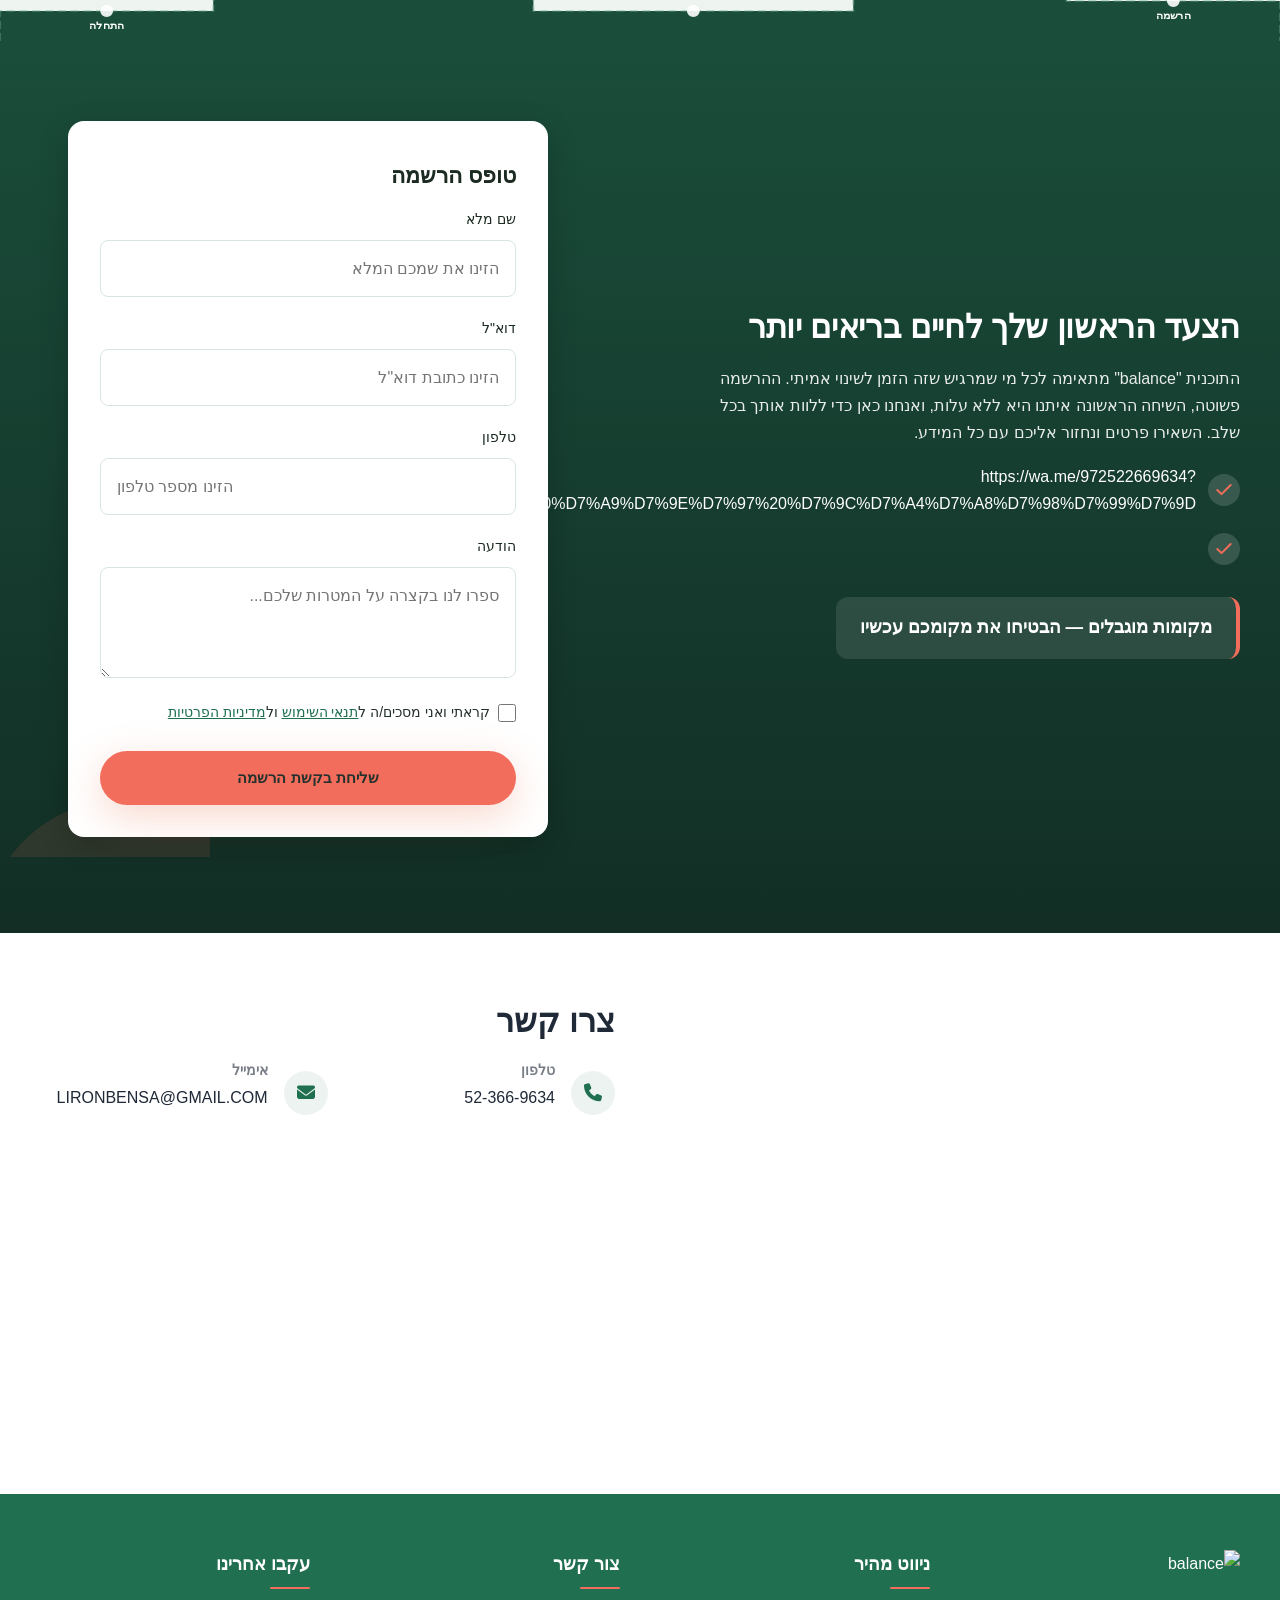
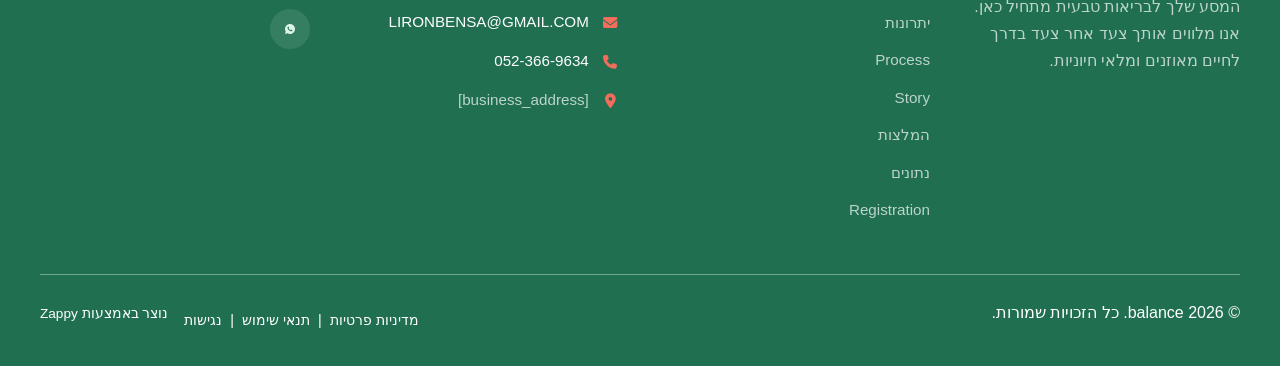
==== commit bc3a3704: "Publish: Full site sync" ====
--- a/index.html
+++ b/index.html
@@ -840,8 +840,8 @@
   <div data-zappy-zoom-wrapper="true" data-element-id="img-1782987243710-e6vlpj8ge" data-element-type="image" data-zappy-zoom-wrapper-width-mode="full" style="position: absolute !important; top: 0px !important; left: 0px !important; width: 100% !important; height: 100% !important; max-width: none !important; margin-left: 0px !important; margin-right: 0px !important; z-index: 0 !important; overflow: hidden !important;" data-zappy-zoom-clip="true" data-zappy-wrapper-margins-applied="true" data-zappy-zoom-wrapper-align="center"><img loading="eager" fetchpriority="high" class="hero-fade-img" data-hero-bg="true" data-placeholder="index-hero-image-1" data-context="A calm adult preparing a colorful healthy meal near a sunlit window with natural greenery, shot in warm natural light with a soft depth of field. The subject is positioned on the left side of the frame, leaving the right side clean for text overlay." width="1200" height="600" src="/assets/site-index-hero-image-1.webp" alt="אישה מכינה ארוחה בריאה וצבעונית במטבח מואר" data-hero-background="true" data-element-type="image" data-element-id="img-1782987243710-e6vlpj8ge" style="object-position: 0% 50% !important; margin: 0px !important; position: absolute !important; left: 0% !important; top: 0% !important; width: 100% !important; height: 100% !important; max-width: none !important; max-height: none !important; display: block !important; object-fit: cover !important;" data-zappy-zoom="1" data-zappy-object-position="0% 50%"></div>
   
   <div class="hero-fade-content">
-    <p class="hero-eyebrow" style="">התוכנית שתשנה לך את החיים</p>
-    <h1 class="hero-headline" style="box-sizing: border-box; max-width: 1095px; width: min(1095px, max(100%, -48px + 100vw)); margin-left: calc(0.5 * (100% - min(1095px, max(100%, -48px + 100vw)))); margin-right: calc(0.5 * (100% - min(1095px, max(100%, -48px + 100vw)))); display: block;" data-element-id="move-1782990256450-cj3b7f1v" data-zappy-text-width="custom"><span style="color: #24312d !important"><h1 style="text-align: end;"></h1><h1 style="text-align: end;"></h1><h1>לבנות בלבד!</h1></span></h1>
+    <p class="hero-eyebrow" >התוכנית שתשנה לך את החיים</p>
+    <h1 class="hero-headline" style="box-sizing: border-box; max-width: 1095px; width: min(1095px, max(100%, -48px + 100vw)); margin-left: calc(0.5 * (100% - min(1095px, max(100%, -48px + 100vw)))); margin-right: calc(0.5 * (100% - min(1095px, max(100%, -48px + 100vw)))); display: block;" data-element-id="move-1782990256450-cj3b7f1v" data-zappy-text-width="custom"><span style="color: #24312d !important"><h1 style="text-align: end;"></h1><h1 style="text-align: end;"></h1><h1 style="outline: none; box-sizing: border-box !important; display: block !important; width: min(256px, max(100%, -48px + 100vw)) !important; max-width: 256px !important; margin-left: calc(0.5 * (100% - min(256px, max(100%, -48px + 100vw)))) !important; margin-right: calc(0.5 * (100% - min(256px, max(100%, -48px + 100vw)))) !important; margin-inline: calc(0.5 * (100% - min(256px, max(100%, -48px + 100vw)))) !important;" data-zappy-text-width="custom">לבנות בלבד!</h1></span></h1>
     <h3 class="hero-subtitle">ליווי צמוד, תמיכה מקצועית וכלים פרקטיים שיעזרו לך להרגיש טוב יותר בכל יום</h3>
     
     <div class="hero-cta-row">
@@ -930,7 +930,7 @@
 </section>
 
 <section data-band-index="3" id="story" class="index-story-section" data-layout-spec="בית-story" dir="rtl">
-  <div class="index-story-section__container" data-zappy-align-target="true" style="">
+  <div class="index-story-section__container" data-zappy-align-target="true" >
     <!-- Content Column (START/Right) -->
     <article class="index-story-section__content">
       <h2 class="index-story-section__headline">המסע שלך לבריאות טבעית מתחיל כאן</h2>
@@ -999,7 +999,7 @@
         </div>
         <div class="index-testimonials-section__card-author">
           <div class="index-testimonials-section__card-avatar">
-            <img loading="lazy" decoding="async" data-placeholder="index-testimonials-image-1" data-context="A warm portrait of a woman in her late 40s with a gentle smile, wearing a casual light green linen shirt, photographed outdoors in soft natural light against a blurred garden background. The image should feel authentic and approachable, cropped as a circular avatar." width="80" height="80" src="/assets/site-index-testimonials-image-1.webp" alt="דיוקן של משתתפת בתוכנית" class="index-testimonials-section__avatar-img" data-element-type="image" data-element-id="img-1782985710953-98p81q3we" style="">
+            <img loading="lazy" decoding="async" data-placeholder="index-testimonials-image-1" data-context="A warm portrait of a woman in her late 40s with a gentle smile, wearing a casual light green linen shirt, photographed outdoors in soft natural light against a blurred garden background. The image should feel authentic and approachable, cropped as a circular avatar." width="80" height="80" src="/assets/site-index-testimonials-image-1.webp" alt="דיוקן של משתתפת בתוכנית" class="index-testimonials-section__avatar-img" data-element-type="image" data-element-id="img-1782985710953-98p81q3we" >
           </div>
           <div class="index-testimonials-section__card-author-info">
             <span class="index-testimonials-section__card-name">מיכל</span>
@@ -1019,7 +1019,7 @@
         </div>
         <div class="index-testimonials-section__card-author">
           <div class="index-testimonials-section__card-avatar">
-            <img loading="lazy" decoding="async" data-placeholder="index-testimonials-image-3" data-context="A close-up portrait of a smiling woman in her early 60s with silver hair, wearing a soft coral-colored scarf, photographed in a sunlit park setting. The circular avatar crop focuses on her warm, genuine expression, reflecting health and happiness." width="80" height="80" src="/assets/site-index-testimonials-image-3.webp" alt="דיוקן של משתתפת מבוגרת בתוכנית" class="index-testimonials-section__avatar-img" data-element-type="image" data-element-id="img-1782985710953-n0u5gnyki" style="">
+            <img loading="lazy" decoding="async" data-placeholder="index-testimonials-image-3" data-context="A close-up portrait of a smiling woman in her early 60s with silver hair, wearing a soft coral-colored scarf, photographed in a sunlit park setting. The circular avatar crop focuses on her warm, genuine expression, reflecting health and happiness." width="80" height="80" src="/assets/site-index-testimonials-image-3.webp" alt="דיוקן של משתתפת מבוגרת בתוכנית" class="index-testimonials-section__avatar-img" data-element-type="image" data-element-id="img-1782985710953-n0u5gnyki" >
           </div>
           <div class="index-testimonials-section__card-author-info">
             <span class="index-testimonials-section__card-name">רונית</span>
@@ -1130,7 +1130,7 @@
         <div class="registration-content">
             <h2 class="registration-heading">הצעד הראשון שלך לחיים בריאים יותר</h2>
             <p class="registration-text">התוכנית "balance" מתאימה לכל מי שמרגיש שזה הזמן לשינוי אמיתי. ההרשמה פשוטה, השיחה הראשונה איתנו היא ללא עלות, ואנחנו כאן כדי ללוות אותך בכל שלב. השאירו פרטים ונחזור אליכם עם כל המידע.</p>
-            <ul class="reassurance-list" style=""><li data-grid-item-index="0">
+            <ul class="reassurance-list" ><li data-grid-item-index="0">
                     <span class="reassurance-icon" aria-hidden="true">
                         <svg data-element-type="icon" data-icon-type="svg" width="20" height="20" viewBox="0 0 20 20" fill="none" xmlns="http://www.w3.org/2000/svg" style="cursor: pointer;">
                             <path d="M16.6667 5L7.5 14.1667L3.33333 10" stroke="currentColor" stroke-width="2" stroke-linecap="round" stroke-linejoin="round"></path>
@@ -1196,7 +1196,7 @@
 <section id="layout-1782989936685" class="layout-section" data-zappy-component="true" style="width: 100%; padding: 60px 0px; direction: rtl;" data-component-id="contact-split">
   <div class="container" style="max-width: 1200px; margin: 0 auto; padding: 0 1.5rem;">
   <div style="--zappy-grid-cols: repeat(auto-fit, minmax(min(100%, 480px), 1fr)); display: grid; grid-template-columns: repeat(auto-fit, minmax(min(100%, 480px), 1fr)); gap: 50px; align-items: stretch !important;" id="zappy-auto-grid-1782989935112-y1o18q" data-zappy-auto-grid="true" class="zappy-preserve-css-grid" data-zappy-grid-align="center" data-original-item-width="551" data-original-gap="50px" data-zappy-explicit-columns="true">
-    <div class="zappy-grid-item-media-only" data-grid-item-index="0" style="overflow: hidden !important; height: 440.797px !important;" data-zappy-original-height="440.796875"><div data-zappy-zoom-wrapper="true" data-element-id="img-1782989935111-x0y8az9gz" data-element-type="image" data-zappy-zoom-wrapper-width="551px" data-zappy-zoom-wrapper-height="441px" data-zappy-zoom-wrapper-width-mode="px" data-zappy-zoom-wrapper-align="center" style="position: relative !important; overflow: hidden !important; width: 551px !important; max-width: 100% !important; margin-left: auto !important; margin-right: auto !important; height: 441px !important; display: block !important;" data-zappy-zoom-clip="true" data-zappy-wrapper-margins-applied="true"><img data-placeholder="layout-image-1782989936685-p3jh29cg6" data-context="תיאור תמונה" data-zappy-editable-image="true" src="/assets/image-layout-image-1782989936685-p3jh29cg6-1782990118243-uh5bd6.webp?v=1782990120672" alt="תיאור תמונה" style="display: block; border-radius: 8px; width: 551px !important; height: 440.797px !important; object-fit: cover !important; object-position: 50% 50% !important; max-width: 100% !important; margin: 0px !important;" class="layout-placeholder-image" data-element-type="image" data-element-id="img-1782989935111-x0y8az9gz" data-zappy-original-width="551" data-zappy-original-height="440.796875" data-zappy-object-position="50% 50%" data-zappy-zoom="1"></div></div>
+    <div class="zappy-grid-item-media-only" data-grid-item-index="0" style="overflow: hidden !important; height: 440.797px !important;" data-zappy-original-height="440.796875"><div data-zappy-zoom-wrapper="true" data-element-id="img-1782989935111-x0y8az9gz" data-element-type="image" data-zappy-zoom-wrapper-width="551px" data-zappy-zoom-wrapper-height="441px" data-zappy-zoom-wrapper-width-mode="px" data-zappy-zoom-wrapper-align="center" style="position: relative !important; overflow: hidden !important; width: 551px !important; max-width: 100% !important; margin-left: auto !important; margin-right: auto !important; height: 441px !important; display: block !important;" data-zappy-zoom-clip="true" data-zappy-wrapper-margins-applied="true"><img data-placeholder="layout-image-1782989936685-p3jh29cg6" data-context="תיאור תמונה" src="/assets/image-layout-image-1782989936685-p3jh29cg6-1782990118243-uh5bd6.webp?v=1782990120672" alt="תיאור תמונה" style="display: block; border-radius: 8px; width: 551px !important; height: 440.797px !important; object-fit: cover !important; object-position: 50% 50% !important; max-width: 100% !important; margin: 0px !important;" class="layout-placeholder-image" data-element-type="image" data-element-id="img-1782989935111-x0y8az9gz" data-zappy-original-width="551" data-zappy-original-height="440.796875" data-zappy-object-position="50% 50%" data-zappy-zoom="1"></div></div>
     <div data-grid-item-index="1">
       <h2 style="font-size: 32px; font-weight: 700; color: #1F2937; margin-bottom: 30px; font-family: :before, .quote::before, [data-quote]::before {
   content: \201C;">צרו קשר</h2>
@@ -1245,20 +1245,20 @@
     <div class="footer-top">
       <!-- Company Info -->
       <div class="footer-col footer-brand-col">
-        <img src="/assets/health-wellness-logo.webp" alt="balance" class="logo" data-zappy-footer-image="true" data-element-type="image" data-element-id="img-1782986645062-wn1te7xem" style="">
+        <img src="/assets/health-wellness-logo.webp" alt="balance" class="logo" data-zappy-footer-image="true" data-element-type="image" data-element-id="img-1782986645062-wn1te7xem" >
         <p class="footer-tagline">המסע שלך לבריאות טבעית מתחיל כאן. אנו מלווים אותך צעד אחר צעד בדרך לחיים מאוזנים ומלאי חיוניות.</p>
       </div>
 
       <!-- Quick Links -->
       <div class="footer-col footer-links-col">
         <h4>ניווט מהיר</h4>
-        <ul class="footer-links" style=""><li><a href="#benefits">יתרונות</a></li><li><a href="#process">Process</a></li><li><a href="#story">Story</a></li><li><a href="#testimonials">המלצות</a></li><li><a href="#stats">נתונים</a></li><li><a href="#registration">Registration</a></li></ul>
+        <ul class="footer-links" ><li><a href="#benefits">יתרונות</a></li><li><a href="#process">Process</a></li><li><a href="#story">Story</a></li><li><a href="#testimonials">המלצות</a></li><li><a href="#stats">נתונים</a></li><li><a href="#registration">Registration</a></li></ul>
       </div>
 
       <!-- Contact Info -->
       <div class="footer-col footer-contact-col">
-        <h4 style="">צור קשר</h4>
-        <ul class="footer-contact" style=""><li>
+        <h4 >צור קשר</h4>
+        <ul class="footer-contact" ><li>
             <span class="contact-icon"><i class="fas fa-envelope" data-element-type="icon" data-element-id="icon-1782984915054-y9kkcd98b" data-icon-type="fontawesome" style="cursor: pointer;"></i></span>
             <span class="contact-text"><a href="mailto:LIRONBENSA@GMAIL.COM" style="color: rgb(255, 255, 255) !important;"><span>LIRONBENSA@GMAIL.COM</span></a></span>
           </li><li>
@@ -1278,7 +1278,7 @@
 
       <!-- Social Media -->
       <div class="footer-col footer-social-col">
-        <h4 style="">עקבו אחרינו</h4>
+        <h4 >עקבו אחרינו</h4>
         <div class="footer-social">
           <a href="#" aria-label="Facebook" data-zappy-social-placeholder="true" style="display:none !important;"><i class="fab fa-facebook-f"></i></a>
           <a href="#" aria-label="Instagram" data-zappy-social-placeholder="true" style="display:none !important;"><i class="fab fa-instagram" data-element-type="icon" data-element-id="icon-1782984915054-mzper0sxe" data-icon-type="fontawesome"></i></a>
